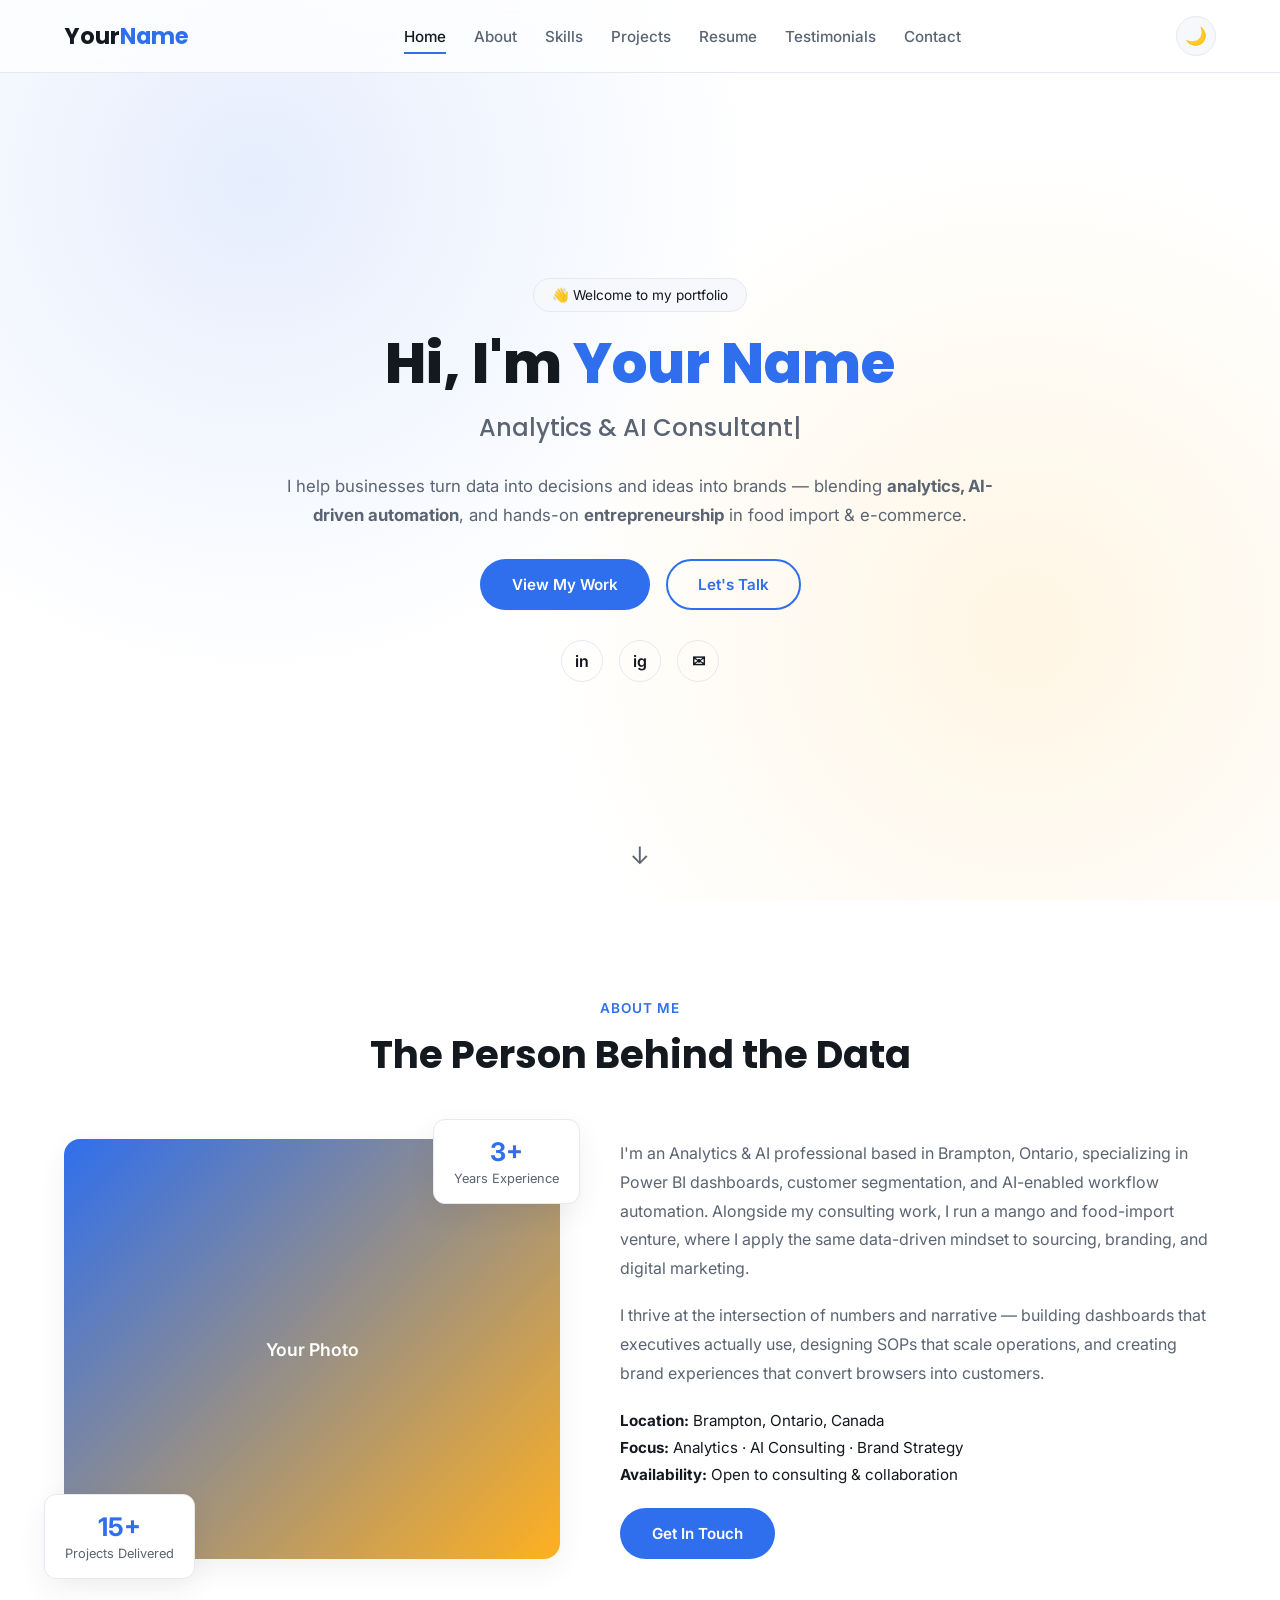
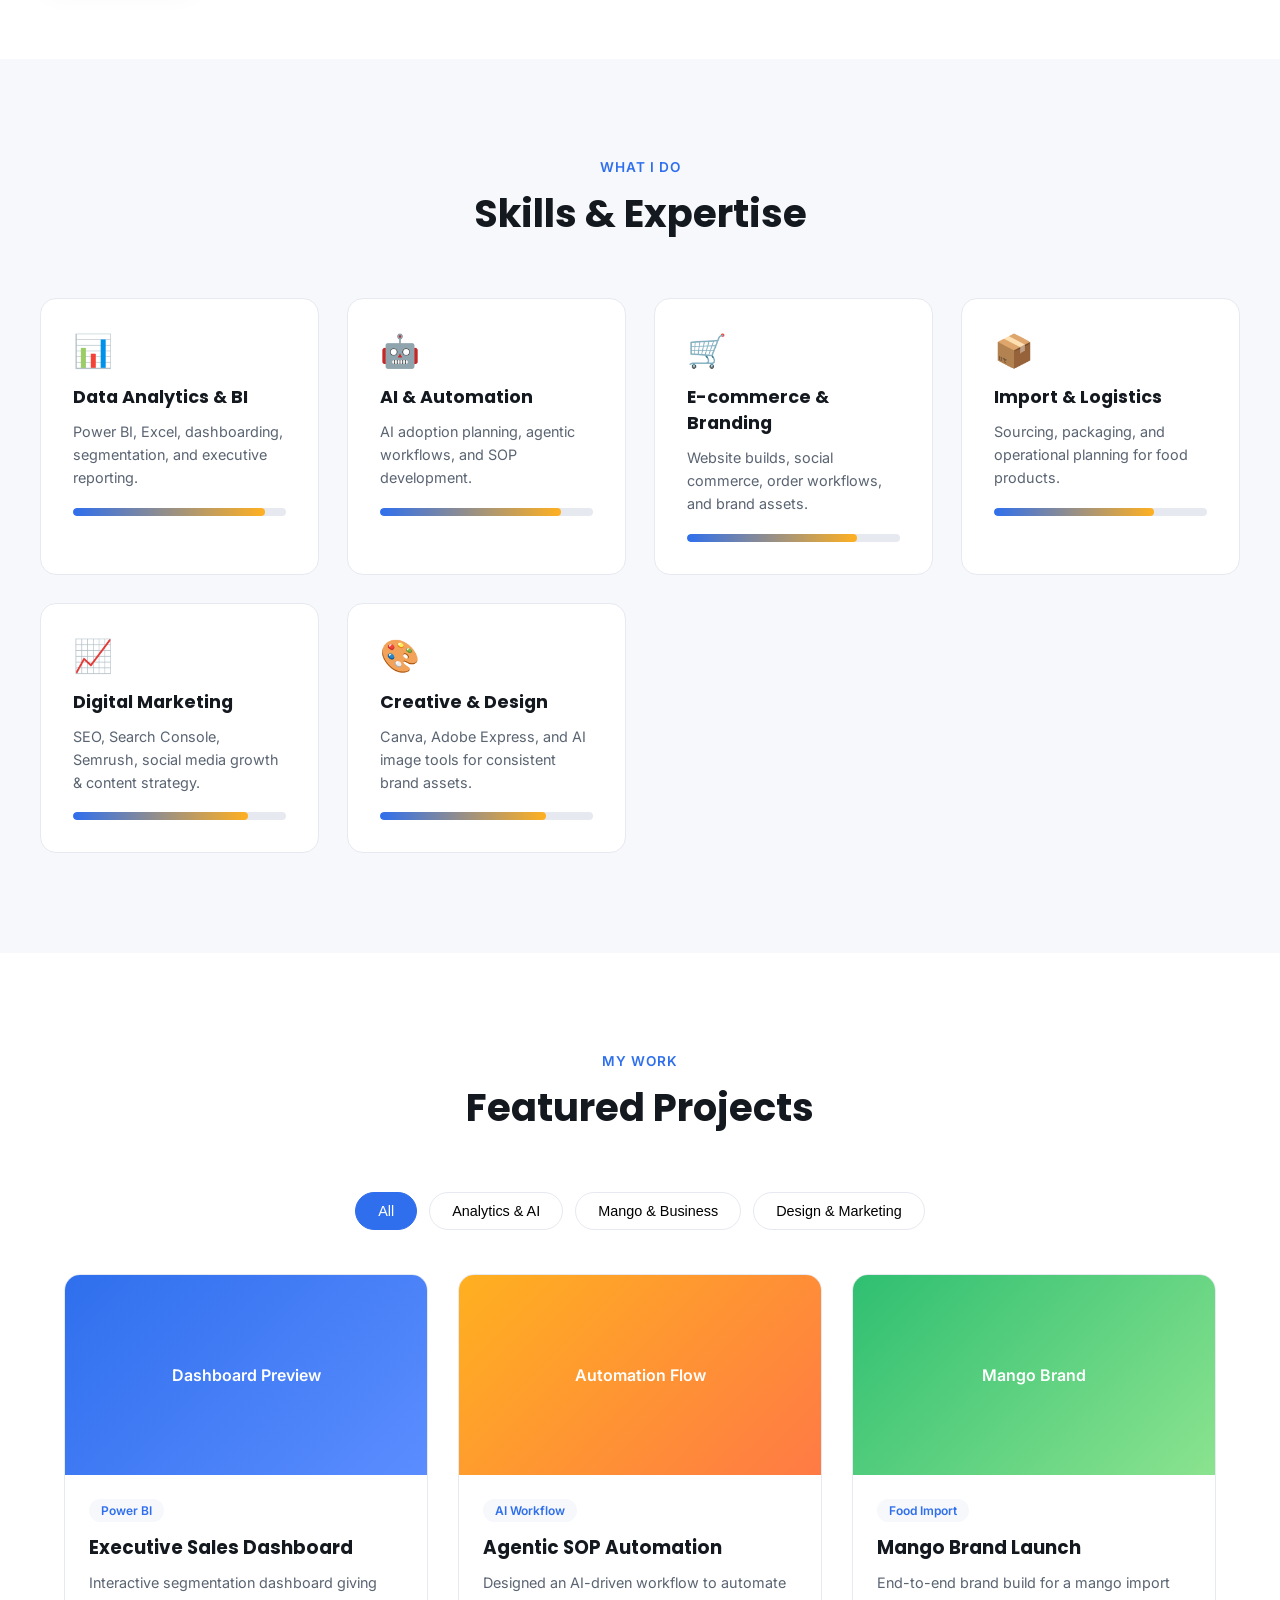
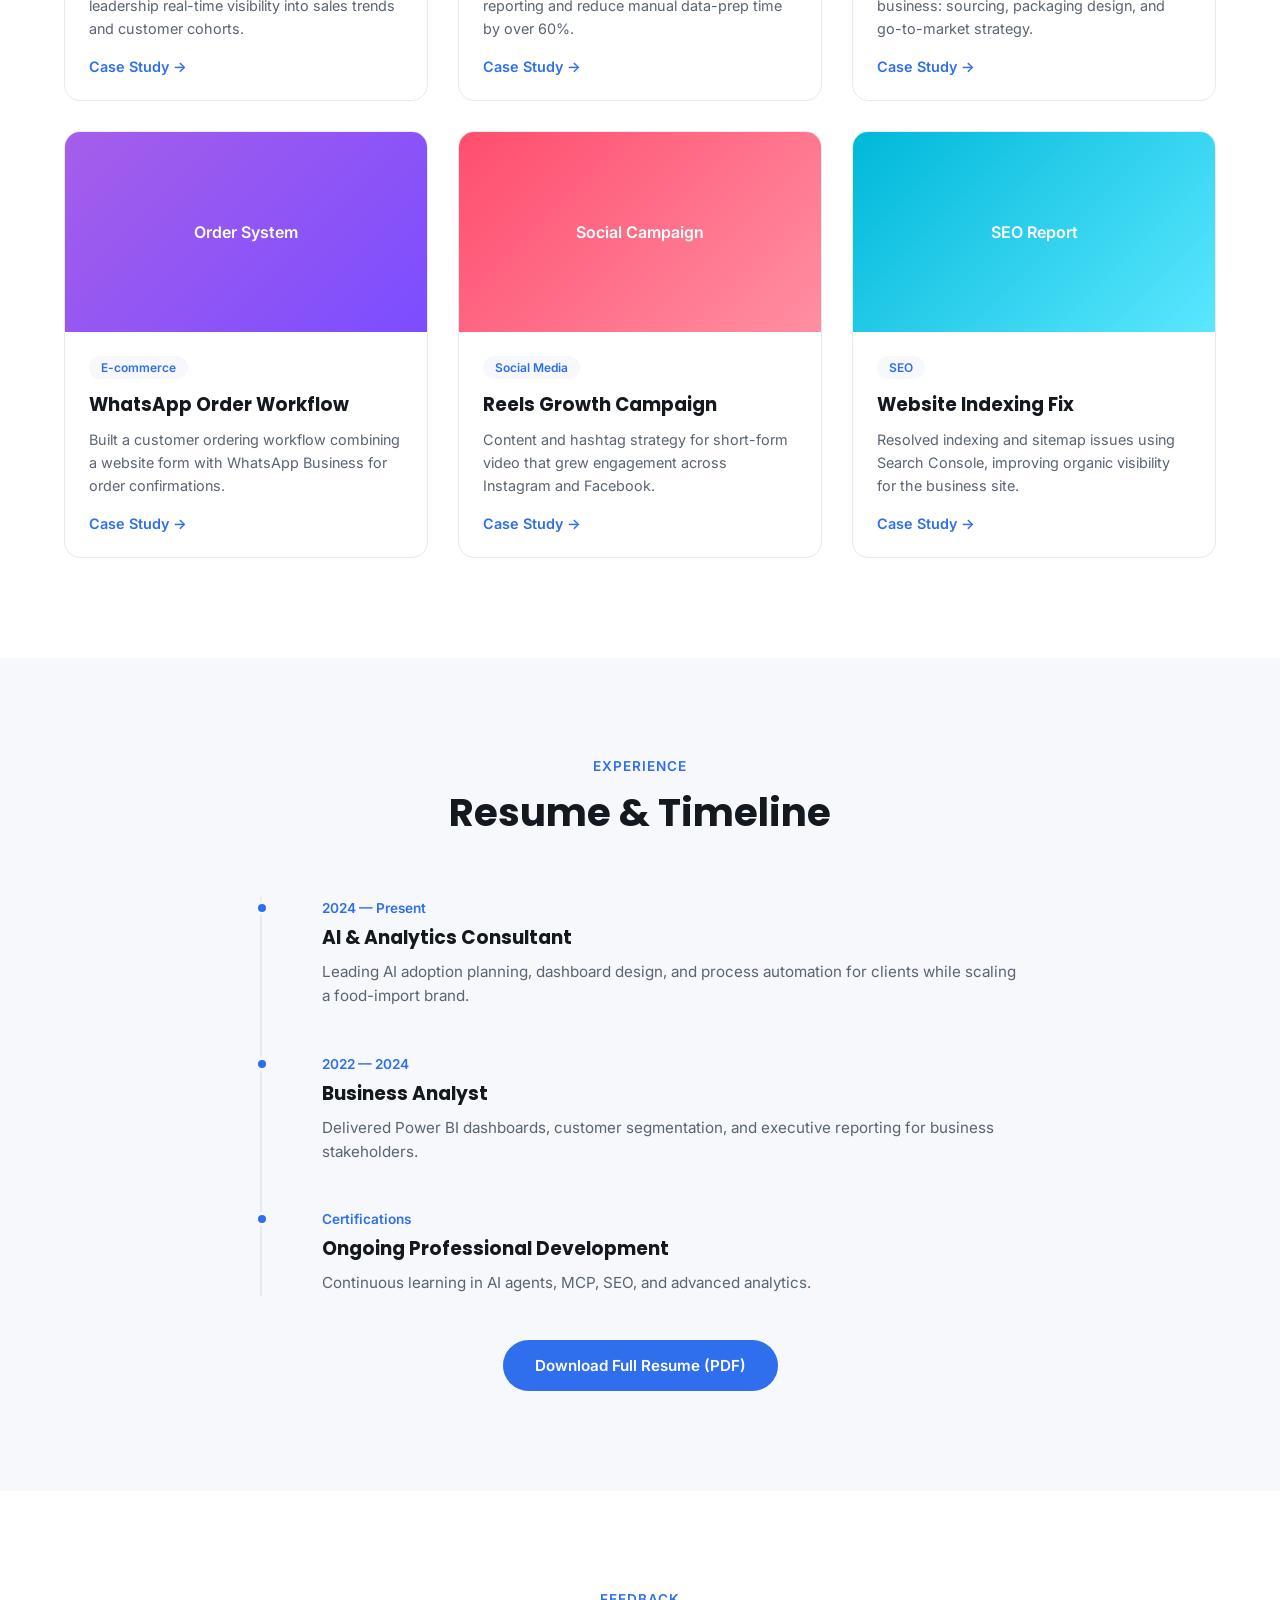
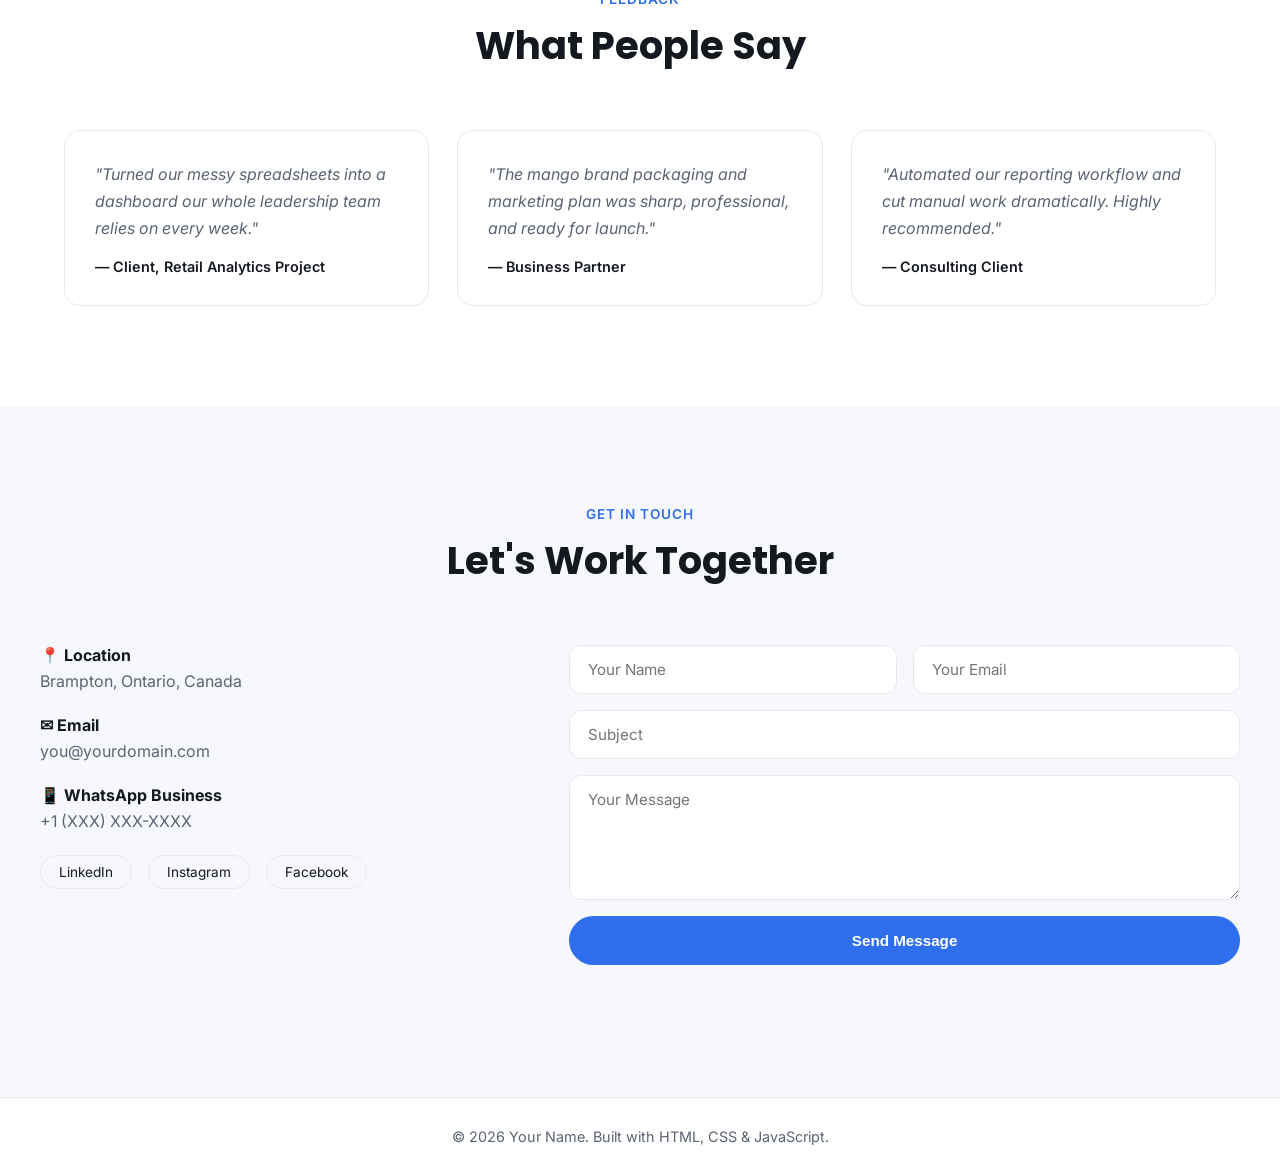
==== index.html @ 92d00454 "Add files via upload" ====
<!DOCTYPE html>
<html lang="en">
<head>
<meta charset="UTF-8" />
<meta name="viewport" content="width=device-width, initial-scale=1.0" />
<title>Your Name | Analytics, AI &amp; Business Strategy Portfolio</title>
<meta name="description" content="Portfolio of an Analytics, AI and Business Strategy professional with entrepreneurial work in food import and e-commerce." />
<link rel="preconnect" href="https://fonts.googleapis.com">
<link href="https://fonts.googleapis.com/css2?family=Poppins:wght@300;400;500;600;700;800&family=Inter:wght@300;400;500;600&display=swap" rel="stylesheet">
<link rel="stylesheet" href="styles.css" />
</head>
<body>

<!-- NAVBAR -->
<header class="navbar" id="navbar">
  <div class="nav-container">
    <a href="#home" class="logo">Your<span>Name</span></a>
    <nav class="nav-links" id="navLinks">
      <a href="#home" class="nav-link active">Home</a>
      <a href="#about" class="nav-link">About</a>
      <a href="#skills" class="nav-link">Skills</a>
      <a href="#projects" class="nav-link">Projects</a>
      <a href="#resume" class="nav-link">Resume</a>
      <a href="#testimonials" class="nav-link">Testimonials</a>
      <a href="#contact" class="nav-link">Contact</a>
    </nav>
    <div class="nav-actions">
      <button id="themeToggle" class="theme-toggle" aria-label="Toggle dark mode">🌙</button>
      <button id="hamburger" class="hamburger" aria-label="Menu">
        <span></span><span></span><span></span>
      </button>
    </div>
  </div>
</header>

<!-- HERO -->
<section id="home" class="hero">
  <div class="hero-bg"></div>
  <div class="hero-content reveal">
    <p class="hero-tag">👋 Welcome to my portfolio</p>
    <h1>Hi, I'm <span class="highlight">Your Name</span></h1>
    <h2 class="typewriter" id="typewriter"></h2>
    <p class="hero-desc">
      I help businesses turn data into decisions and ideas into brands — blending
      <strong> analytics, AI-driven automation</strong>, and hands-on
      <strong> entrepreneurship</strong> in food import &amp; e-commerce.
    </p>
    <div class="hero-btns">
      <a href="#projects" class="btn btn-primary">View My Work</a>
      <a href="#contact" class="btn btn-outline">Let's Talk</a>
    </div>
    <div class="hero-socials">
      <a href="#" aria-label="LinkedIn">in</a>
      <a href="#" aria-label="Instagram">ig</a>
      <a href="#" aria-label="Email">✉</a>
    </div>
  </div>
  <a href="#about" class="scroll-down" aria-label="Scroll down">↓</a>
</section>

<!-- ABOUT -->
<section id="about" class="section">
  <div class="section-header reveal">
    <p class="eyebrow">About Me</p>
    <h2>The Person Behind the Data</h2>
  </div>
  <div class="about-grid reveal">
    <div class="about-image">
      <div class="image-frame">
        <div class="placeholder-img">Your Photo</div>
      </div>
      <div class="stat-card stat-1">
        <strong>3+</strong>
        <span>Years Experience</span>
      </div>
      <div class="stat-card stat-2">
        <strong>15+</strong>
        <span>Projects Delivered</span>
      </div>
    </div>
    <div class="about-text">
      <p>
        I'm an Analytics &amp; AI professional based in Brampton, Ontario, specializing in
        Power BI dashboards, customer segmentation, and AI-enabled workflow automation.
        Alongside my consulting work, I run a mango and food-import venture, where I apply
        the same data-driven mindset to sourcing, branding, and digital marketing.
      </p>
      <p>
        I thrive at the intersection of numbers and narrative — building dashboards that
        executives actually use, designing SOPs that scale operations, and creating brand
        experiences that convert browsers into customers.
      </p>
      <div class="about-info">
        <div><strong>Location:</strong> Brampton, Ontario, Canada</div>
        <div><strong>Focus:</strong> Analytics · AI Consulting · Brand Strategy</div>
        <div><strong>Availability:</strong> Open to consulting &amp; collaboration</div>
      </div>
      <a href="#contact" class="btn btn-primary">Get In Touch</a>
    </div>
  </div>
</section>

<!-- SKILLS -->
<section id="skills" class="section alt-bg">
  <div class="section-header reveal">
    <p class="eyebrow">What I Do</p>
    <h2>Skills &amp; Expertise</h2>
  </div>
  <div class="skills-grid reveal">
    <div class="skill-card">
      <div class="skill-icon">📊</div>
      <h3>Data Analytics &amp; BI</h3>
      <p>Power BI, Excel, dashboarding, segmentation, and executive reporting.</p>
      <div class="progress-bar"><div class="progress-fill" data-percent="90"></div></div>
    </div>
    <div class="skill-card">
      <div class="skill-icon">🤖</div>
      <h3>AI &amp; Automation</h3>
      <p>AI adoption planning, agentic workflows, and SOP development.</p>
      <div class="progress-bar"><div class="progress-fill" data-percent="85"></div></div>
    </div>
    <div class="skill-card">
      <div class="skill-icon">🛒</div>
      <h3>E-commerce &amp; Branding</h3>
      <p>Website builds, social commerce, order workflows, and brand assets.</p>
      <div class="progress-bar"><div class="progress-fill" data-percent="80"></div></div>
    </div>
    <div class="skill-card">
      <div class="skill-icon">📦</div>
      <h3>Import &amp; Logistics</h3>
      <p>Sourcing, packaging, and operational planning for food products.</p>
      <div class="progress-bar"><div class="progress-fill" data-percent="75"></div></div>
    </div>
    <div class="skill-card">
      <div class="skill-icon">📈</div>
      <h3>Digital Marketing</h3>
      <p>SEO, Search Console, Semrush, social media growth &amp; content strategy.</p>
      <div class="progress-bar"><div class="progress-fill" data-percent="82"></div></div>
    </div>
    <div class="skill-card">
      <div class="skill-icon">🎨</div>
      <h3>Creative &amp; Design</h3>
      <p>Canva, Adobe Express, and AI image tools for consistent brand assets.</p>
      <div class="progress-bar"><div class="progress-fill" data-percent="78"></div></div>
    </div>
  </div>
</section>

<!-- PROJECTS -->
<section id="projects" class="section">
  <div class="section-header reveal">
    <p class="eyebrow">My Work</p>
    <h2>Featured Projects</h2>
  </div>
  <div class="filter-bar reveal">
    <button class="filter-btn active" data-filter="all">All</button>
    <button class="filter-btn" data-filter="analytics">Analytics &amp; AI</button>
    <button class="filter-btn" data-filter="business">Mango &amp; Business</button>
    <button class="filter-btn" data-filter="design">Design &amp; Marketing</button>
  </div>
  <div class="projects-grid reveal" id="projectsGrid">

    <div class="project-card" data-category="analytics">
      <div class="project-img ph-1">Dashboard Preview</div>
      <div class="project-body">
        <span class="tag">Power BI</span>
        <h3>Executive Sales Dashboard</h3>
        <p>Interactive segmentation dashboard giving leadership real-time visibility into sales trends and customer cohorts.</p>
        <div class="project-links">
          <a href="#">Case Study →</a>
        </div>
      </div>
    </div>

    <div class="project-card" data-category="analytics">
      <div class="project-img ph-2">Automation Flow</div>
      <div class="project-body">
        <span class="tag">AI Workflow</span>
        <h3>Agentic SOP Automation</h3>
        <p>Designed an AI-driven workflow to automate reporting and reduce manual data-prep time by over 60%.</p>
        <div class="project-links">
          <a href="#">Case Study →</a>
        </div>
      </div>
    </div>

    <div class="project-card" data-category="business">
      <div class="project-img ph-3">Mango Brand</div>
      <div class="project-body">
        <span class="tag">Food Import</span>
        <h3>Mango Brand Launch</h3>
        <p>End-to-end brand build for a mango import business: sourcing, packaging design, and go-to-market strategy.</p>
        <div class="project-links">
          <a href="#">Case Study →</a>
        </div>
      </div>
    </div>

    <div class="project-card" data-category="business">
      <div class="project-img ph-4">Order System</div>
      <div class="project-body">
        <span class="tag">E-commerce</span>
        <h3>WhatsApp Order Workflow</h3>
        <p>Built a customer ordering workflow combining a website form with WhatsApp Business for order confirmations.</p>
        <div class="project-links">
          <a href="#">Case Study →</a>
        </div>
      </div>
    </div>

    <div class="project-card" data-category="design">
      <div class="project-img ph-5">Social Campaign</div>
      <div class="project-body">
        <span class="tag">Social Media</span>
        <h3>Reels Growth Campaign</h3>
        <p>Content and hashtag strategy for short-form video that grew engagement across Instagram and Facebook.</p>
        <div class="project-links">
          <a href="#">Case Study →</a>
        </div>
      </div>
    </div>

    <div class="project-card" data-category="design">
      <div class="project-img ph-6">SEO Report</div>
      <div class="project-body">
        <span class="tag">SEO</span>
        <h3>Website Indexing Fix</h3>
        <p>Resolved indexing and sitemap issues using Search Console, improving organic visibility for the business site.</p>
        <div class="project-links">
          <a href="#">Case Study →</a>
        </div>
      </div>
    </div>

  </div>
</section>

<!-- RESUME -->
<section id="resume" class="section alt-bg">
  <div class="section-header reveal">
    <p class="eyebrow">Experience</p>
    <h2>Resume &amp; Timeline</h2>
  </div>
  <div class="timeline reveal">
    <div class="timeline-item">
      <div class="timeline-dot"></div>
      <div class="timeline-content">
        <span class="timeline-date">2024 — Present</span>
        <h3>AI &amp; Analytics Consultant</h3>
        <p>Leading AI adoption planning, dashboard design, and process automation for clients while scaling a food-import brand.</p>
      </div>
    </div>
    <div class="timeline-item">
      <div class="timeline-dot"></div>
      <div class="timeline-content">
        <span class="timeline-date">2022 — 2024</span>
        <h3>Business Analyst</h3>
        <p>Delivered Power BI dashboards, customer segmentation, and executive reporting for business stakeholders.</p>
      </div>
    </div>
    <div class="timeline-item">
      <div class="timeline-dot"></div>
      <div class="timeline-content">
        <span class="timeline-date">Certifications</span>
        <h3>Ongoing Professional Development</h3>
        <p>Continuous learning in AI agents, MCP, SEO, and advanced analytics.</p>
      </div>
    </div>
  </div>
  <div class="resume-cta reveal">
    <a href="#" class="btn btn-primary">Download Full Resume (PDF)</a>
  </div>
</section>

<!-- TESTIMONIALS -->
<section id="testimonials" class="section">
  <div class="section-header reveal">
    <p class="eyebrow">Feedback</p>
    <h2>What People Say</h2>
  </div>
  <div class="testimonial-grid reveal">
    <div class="testimonial-card">
      <p>"Turned our messy spreadsheets into a dashboard our whole leadership team relies on every week."</p>
      <div class="testimonial-author">— Client, Retail Analytics Project</div>
    </div>
    <div class="testimonial-card">
      <p>"The mango brand packaging and marketing plan was sharp, professional, and ready for launch."</p>
      <div class="testimonial-author">— Business Partner</div>
    </div>
    <div class="testimonial-card">
      <p>"Automated our reporting workflow and cut manual work dramatically. Highly recommended."</p>
      <div class="testimonial-author">— Consulting Client</div>
    </div>
  </div>
</section>

<!-- CONTACT -->
<section id="contact" class="section alt-bg">
  <div class="section-header reveal">
    <p class="eyebrow">Get In Touch</p>
    <h2>Let's Work Together</h2>
  </div>
  <div class="contact-grid reveal">
    <div class="contact-info">
      <div class="contact-item">
        <strong>📍 Location</strong>
        <p>Brampton, Ontario, Canada</p>
      </div>
      <div class="contact-item">
        <strong>✉ Email</strong>
        <p>you@yourdomain.com</p>
      </div>
      <div class="contact-item">
        <strong>📱 WhatsApp Business</strong>
        <p>+1 (XXX) XXX-XXXX</p>
      </div>
      <div class="contact-socials">
        <a href="#">LinkedIn</a>
        <a href="#">Instagram</a>
        <a href="#">Facebook</a>
      </div>
    </div>
    <form class="contact-form" id="contactForm">
      <div class="form-row">
        <input type="text" placeholder="Your Name" required />
        <input type="email" placeholder="Your Email" required />
      </div>
      <input type="text" placeholder="Subject" required />
      <textarea rows="5" placeholder="Your Message" required></textarea>
      <button type="submit" class="btn btn-primary">Send Message</button>
      <p class="form-note" id="formNote"></p>
    </form>
  </div>
</section>

<footer class="footer">
  <p>&copy; <span id="year"></span> Your Name. Built with HTML, CSS &amp; JavaScript.</p>
</footer>

<button id="backToTop" class="back-to-top" aria-label="Back to top">↑</button>

<script src="script.js"></script>
</body>
</html>
---- styles.css ----
:root {
  --bg: #ffffff;
  --bg-alt: #f6f8fb;
  --text: #14181f;
  --text-muted: #5a6472;
  --primary: #2f6fed;
  --primary-dark: #1f4fcc;
  --accent: #ffb020;
  --border: #e6e9ef;
  --card-bg: #ffffff;
  --shadow: 0 10px 30px rgba(20, 24, 31, 0.06);
  --radius: 16px;
  --font-head: 'Poppins', sans-serif;
  --font-body: 'Inter', sans-serif;
  --transition: all 0.35s ease;
}

[data-theme="dark"] {
  --bg: #0f1218;
  --bg-alt: #161a22;
  --text: #eef1f6;
  --text-muted: #a1a9b6;
  --primary: #5b8dff;
  --primary-dark: #3f6fe0;
  --accent: #ffc94b;
  --border: #262c38;
  --card-bg: #171b24;
  --shadow: 0 10px 30px rgba(0, 0, 0, 0.4);
}

* { margin: 0; padding: 0; box-sizing: border-box; }

html { scroll-behavior: smooth; }

body {
  font-family: var(--font-body);
  background: var(--bg);
  color: var(--text);
  transition: var(--transition);
  overflow-x: hidden;
}

h1, h2, h3 { font-family: var(--font-head); }

a { text-decoration: none; color: inherit; }

.btn {
  display: inline-block;
  padding: 14px 30px;
  border-radius: 50px;
  font-weight: 600;
  font-size: 0.95rem;
  cursor: pointer;
  border: 2px solid transparent;
  transition: var(--transition);
}
.btn-primary { background: var(--primary); color: #fff; }
.btn-primary:hover { background: var(--primary-dark); transform: translateY(-3px); }
.btn-outline { border-color: var(--primary); color: var(--primary); background: transparent; }
.btn-outline:hover { background: var(--primary); color: #fff; transform: translateY(-3px); }

/* NAVBAR */
.navbar {
  position: fixed; top: 0; left: 0; width: 100%;
  background: rgba(255,255,255,0.75);
  backdrop-filter: blur(12px);
  z-index: 1000;
  border-bottom: 1px solid var(--border);
  transition: var(--transition);
}
[data-theme="dark"] .navbar { background: rgba(15,18,24,0.75); }
.nav-container {
  max-width: 1200px; margin: 0 auto; padding: 16px 24px;
  display: flex; align-items: center; justify-content: space-between;
}
.logo { font-family: var(--font-head); font-weight: 700; font-size: 1.4rem; }
.logo span { color: var(--primary); }
.nav-links { display: flex; gap: 28px; }
.nav-link { font-weight: 500; font-size: 0.95rem; color: var(--text-muted); position: relative; padding: 4px 0; }
.nav-link::after {
  content: ''; position: absolute; left: 0; bottom: -4px; width: 0; height: 2px;
  background: var(--primary); transition: var(--transition);
}
.nav-link:hover, .nav-link.active { color: var(--text); }
.nav-link:hover::after, .nav-link.active::after { width: 100%; }

.nav-actions { display: flex; align-items: center; gap: 14px; }
.theme-toggle {
  background: var(--bg-alt); border: 1px solid var(--border); border-radius: 50%;
  width: 40px; height: 40px; cursor: pointer; font-size: 1.1rem;
}
.hamburger { display: none; flex-direction: column; gap: 5px; background: none; border: none; cursor: pointer; }
.hamburger span { width: 24px; height: 2px; background: var(--text); transition: var(--transition); }

/* HERO */
.hero {
  min-height: 100vh; display: flex; align-items: center; justify-content: center;
  position: relative; padding: 120px 24px 60px; text-align: center;
}
.hero-bg {
  position: absolute; inset: 0;
  background: radial-gradient(circle at 20% 20%, rgba(47,111,237,0.12), transparent 40%),
              radial-gradient(circle at 80% 70%, rgba(255,176,32,0.12), transparent 40%);
  z-index: -1;
}
.hero-content { max-width: 720px; margin: 0 auto; }
.hero-tag {
  display: inline-block; background: var(--bg-alt); padding: 8px 18px; border-radius: 50px;
  font-size: 0.85rem; margin-bottom: 20px; border: 1px solid var(--border);
}
.hero h1 { font-size: clamp(2.2rem, 5vw, 3.5rem); font-weight: 800; line-height: 1.15; }
.highlight { color: var(--primary); }
.typewriter {
  font-size: clamp(1.1rem, 2.5vw, 1.5rem); font-weight: 500; color: var(--text-muted);
  min-height: 2em; margin: 14px 0;
}
.typewriter::after { content: '|'; animation: blink 0.8s infinite; }
@keyframes blink { 50% { opacity: 0; } }
.hero-desc { color: var(--text-muted); font-size: 1.05rem; margin-bottom: 30px; line-height: 1.7; }
.hero-btns { display: flex; gap: 16px; justify-content: center; flex-wrap: wrap; margin-bottom: 30px; }
.hero-socials { display: flex; gap: 16px; justify-content: center; }
.hero-socials a {
  width: 42px; height: 42px; border-radius: 50%; border: 1px solid var(--border);
  display: flex; align-items: center; justify-content: center; font-weight: 600;
  transition: var(--transition);
}
.hero-socials a:hover { background: var(--primary); color: #fff; transform: translateY(-4px); }
.scroll-down {
  position: absolute; bottom: 30px; left: 50%; transform: translateX(-50%);
  font-size: 1.5rem; animation: bounce 2s infinite; color: var(--text-muted);
}
@keyframes bounce { 0%,100% { transform: translate(-50%,0);} 50% { transform: translate(-50%,10px);} }

/* SECTIONS */
.section { padding: 100px 24px; max-width: 1200px; margin: 0 auto; }
.alt-bg { background: var(--bg-alt); max-width: 100%; }
.alt-bg > * { max-width: 1200px; margin-left: auto; margin-right: auto; }
.section-header { text-align: center; margin-bottom: 56px; }
.eyebrow { color: var(--primary); font-weight: 600; letter-spacing: 1px; text-transform: uppercase; font-size: 0.85rem; margin-bottom: 10px; }
.section-header h2 { font-size: clamp(1.8rem, 4vw, 2.4rem); font-weight: 700; }

/* Reveal animation */
.reveal { opacity: 0; transform: translateY(40px); transition: opacity 0.7s ease, transform 0.7s ease; }
.reveal.active { opacity: 1; transform: translateY(0); }

/* ABOUT */
.about-grid { display: grid; grid-template-columns: 1fr 1.2fr; gap: 60px; align-items: center; }
.about-image { position: relative; }
.image-frame { border-radius: var(--radius); overflow: hidden; box-shadow: var(--shadow); }
.placeholder-img {
  background: linear-gradient(135deg, var(--primary), var(--accent));
  color: #fff; height: 420px; display: flex; align-items: center; justify-content: center;
  font-weight: 600; font-size: 1.1rem;
}
.stat-card {
  position: absolute; background: var(--card-bg); border-radius: 12px; padding: 16px 20px;
  box-shadow: var(--shadow); text-align: center; border: 1px solid var(--border);
}
.stat-card strong { display: block; font-size: 1.6rem; color: var(--primary); }
.stat-card span { font-size: 0.8rem; color: var(--text-muted); }
.stat-1 { top: -20px; right: -20px; }
.stat-2 { bottom: -20px; left: -20px; }
.about-text p { color: var(--text-muted); margin-bottom: 18px; line-height: 1.8; }
.about-info { display: flex; flex-direction: column; gap: 8px; margin: 24px 0; font-size: 0.95rem; }

/* SKILLS */
.skills-grid { display: grid; grid-template-columns: repeat(auto-fit, minmax(260px,1fr)); gap: 28px; }
.skill-card {
  background: var(--card-bg); border: 1px solid var(--border); border-radius: var(--radius);
  padding: 32px; transition: var(--transition);
}
.skill-card:hover { transform: translateY(-6px); box-shadow: var(--shadow); }
.skill-icon { font-size: 2rem; margin-bottom: 14px; }
.skill-card h3 { margin-bottom: 10px; font-size: 1.1rem; }
.skill-card p { color: var(--text-muted); font-size: 0.9rem; margin-bottom: 18px; line-height: 1.6; }
.progress-bar { height: 8px; background: var(--border); border-radius: 50px; overflow: hidden; }
.progress-fill { height: 100%; width: 0; background: linear-gradient(90deg, var(--primary), var(--accent)); border-radius: 50px; transition: width 1.4s ease; }

/* PROJECTS */
.filter-bar { display: flex; gap: 12px; justify-content: center; margin-bottom: 44px; flex-wrap: wrap; }
.filter-btn {
  padding: 10px 22px; border-radius: 50px; border: 1px solid var(--border);
  background: var(--card-bg); cursor: pointer; font-weight: 500; font-size: 0.9rem; transition: var(--transition);
}
.filter-btn.active, .filter-btn:hover { background: var(--primary); color: #fff; border-color: var(--primary); }
.projects-grid { display: grid; grid-template-columns: repeat(auto-fit, minmax(320px,1fr)); gap: 30px; }
.project-card {
  background: var(--card-bg); border: 1px solid var(--border); border-radius: var(--radius);
  overflow: hidden; transition: var(--transition);
}
.project-card:hover { transform: translateY(-8px); box-shadow: var(--shadow); }
.project-img {
  height: 200px; display: flex; align-items: center; justify-content: center;
  color: #fff; font-weight: 600;
}
.ph-1 { background: linear-gradient(135deg,#2f6fed,#5b8dff); }
.ph-2 { background: linear-gradient(135deg,#ffb020,#ff7a45); }
.ph-3 { background: linear-gradient(135deg,#2fbf71,#8be38f); }
.ph-4 { background: linear-gradient(135deg,#a55eea,#7c4dff); }
.ph-5 { background: linear-gradient(135deg,#ff4d6d,#ff8fa3); }
.ph-6 { background: linear-gradient(135deg,#00b8d9,#5be7ff); }
.project-body { padding: 24px; }
.tag {
  display: inline-block; background: var(--bg-alt); color: var(--primary);
  font-size: 0.75rem; font-weight: 600; padding: 4px 12px; border-radius: 50px; margin-bottom: 12px;
}
.project-body h3 { margin-bottom: 10px; font-size: 1.15rem; }
.project-body p { color: var(--text-muted); font-size: 0.9rem; margin-bottom: 16px; line-height: 1.6; }
.project-links a { color: var(--primary); font-weight: 600; font-size: 0.9rem; }
.hide { display: none; }

/* TIMELINE */
.timeline { position: relative; max-width: 760px; margin: 0 auto; padding-left: 30px; border-left: 2px solid var(--border); }
.timeline-item { position: relative; margin-bottom: 44px; padding-left: 30px; }
.timeline-dot {
  position: absolute; left: -37px; top: 4px; width: 14px; height: 14px; border-radius: 50%;
  background: var(--primary); border: 3px solid var(--bg-alt);
}
.timeline-date { color: var(--primary); font-weight: 600; font-size: 0.85rem; }
.timeline-content h3 { margin: 6px 0 8px; }
.timeline-content p { color: var(--text-muted); line-height: 1.6; font-size: 0.95rem; }
.resume-cta { text-align: center; margin-top: 40px; }

/* TESTIMONIALS */
.testimonial-grid { display: grid; grid-template-columns: repeat(auto-fit, minmax(280px,1fr)); gap: 28px; }
.testimonial-card {
  background: var(--card-bg); border: 1px solid var(--border); border-radius: var(--radius);
  padding: 30px; transition: var(--transition);
}
.testimonial-card:hover { transform: translateY(-6px); box-shadow: var(--shadow); }
.testimonial-card p { font-style: italic; color: var(--text-muted); margin-bottom: 16px; line-height: 1.7; }
.testimonial-author { font-weight: 600; font-size: 0.9rem; }

/* CONTACT */
.contact-grid { display: grid; grid-template-columns: 1fr 1.4fr; gap: 50px; }
.contact-item { margin-bottom: 24px; }
.contact-item strong { display: block; margin-bottom: 6px; }
.contact-item p { color: var(--text-muted); }
.contact-socials { display: flex; gap: 16px; margin-top: 20px; }
.contact-socials a {
  padding: 8px 18px; border: 1px solid var(--border); border-radius: 50px; font-size: 0.85rem;
  transition: var(--transition);
}
.contact-socials a:hover { background: var(--primary); color: #fff; border-color: var(--primary); }
.contact-form { display: flex; flex-direction: column; gap: 16px; }
.form-row { display: grid; grid-template-columns: 1fr 1fr; gap: 16px; }
.contact-form input, .contact-form textarea {
  padding: 14px 18px; border-radius: 12px; border: 1px solid var(--border);
  background: var(--card-bg); color: var(--text); font-family: var(--font-body); font-size: 0.95rem;
  transition: var(--transition);
}
.contact-form input:focus, .contact-form textarea:focus { outline: none; border-color: var(--primary); }
.form-note { font-size: 0.85rem; color: var(--primary); min-height: 1.2em; }

/* FOOTER */
.footer { text-align: center; padding: 30px; border-top: 1px solid var(--border); color: var(--text-muted); font-size: 0.9rem; }

/* BACK TO TOP */
.back-to-top {
  position: fixed; bottom: 30px; right: 30px; width: 48px; height: 48px; border-radius: 50%;
  background: var(--primary); color: #fff; border: none; cursor: pointer; font-size: 1.2rem;
  opacity: 0; pointer-events: none; transition: var(--transition); z-index: 999;
}
.back-to-top.show { opacity: 1; pointer-events: auto; }

/* RESPONSIVE */
@media (max-width: 900px) {
  .about-grid, .contact-grid { grid-template-columns: 1fr; }
  .nav-links {
    position: fixed; top: 70px; right: -100%; height: calc(100vh - 70px);
    width: 260px; background: var(--bg); flex-direction: column; padding: 40px 30px;
    border-left: 1px solid var(--border); transition: right 0.35s ease;
  }
  .nav-links.open { right: 0; }
  .hamburger { display: flex; }
  .form-row { grid-template-columns: 1fr; }
}
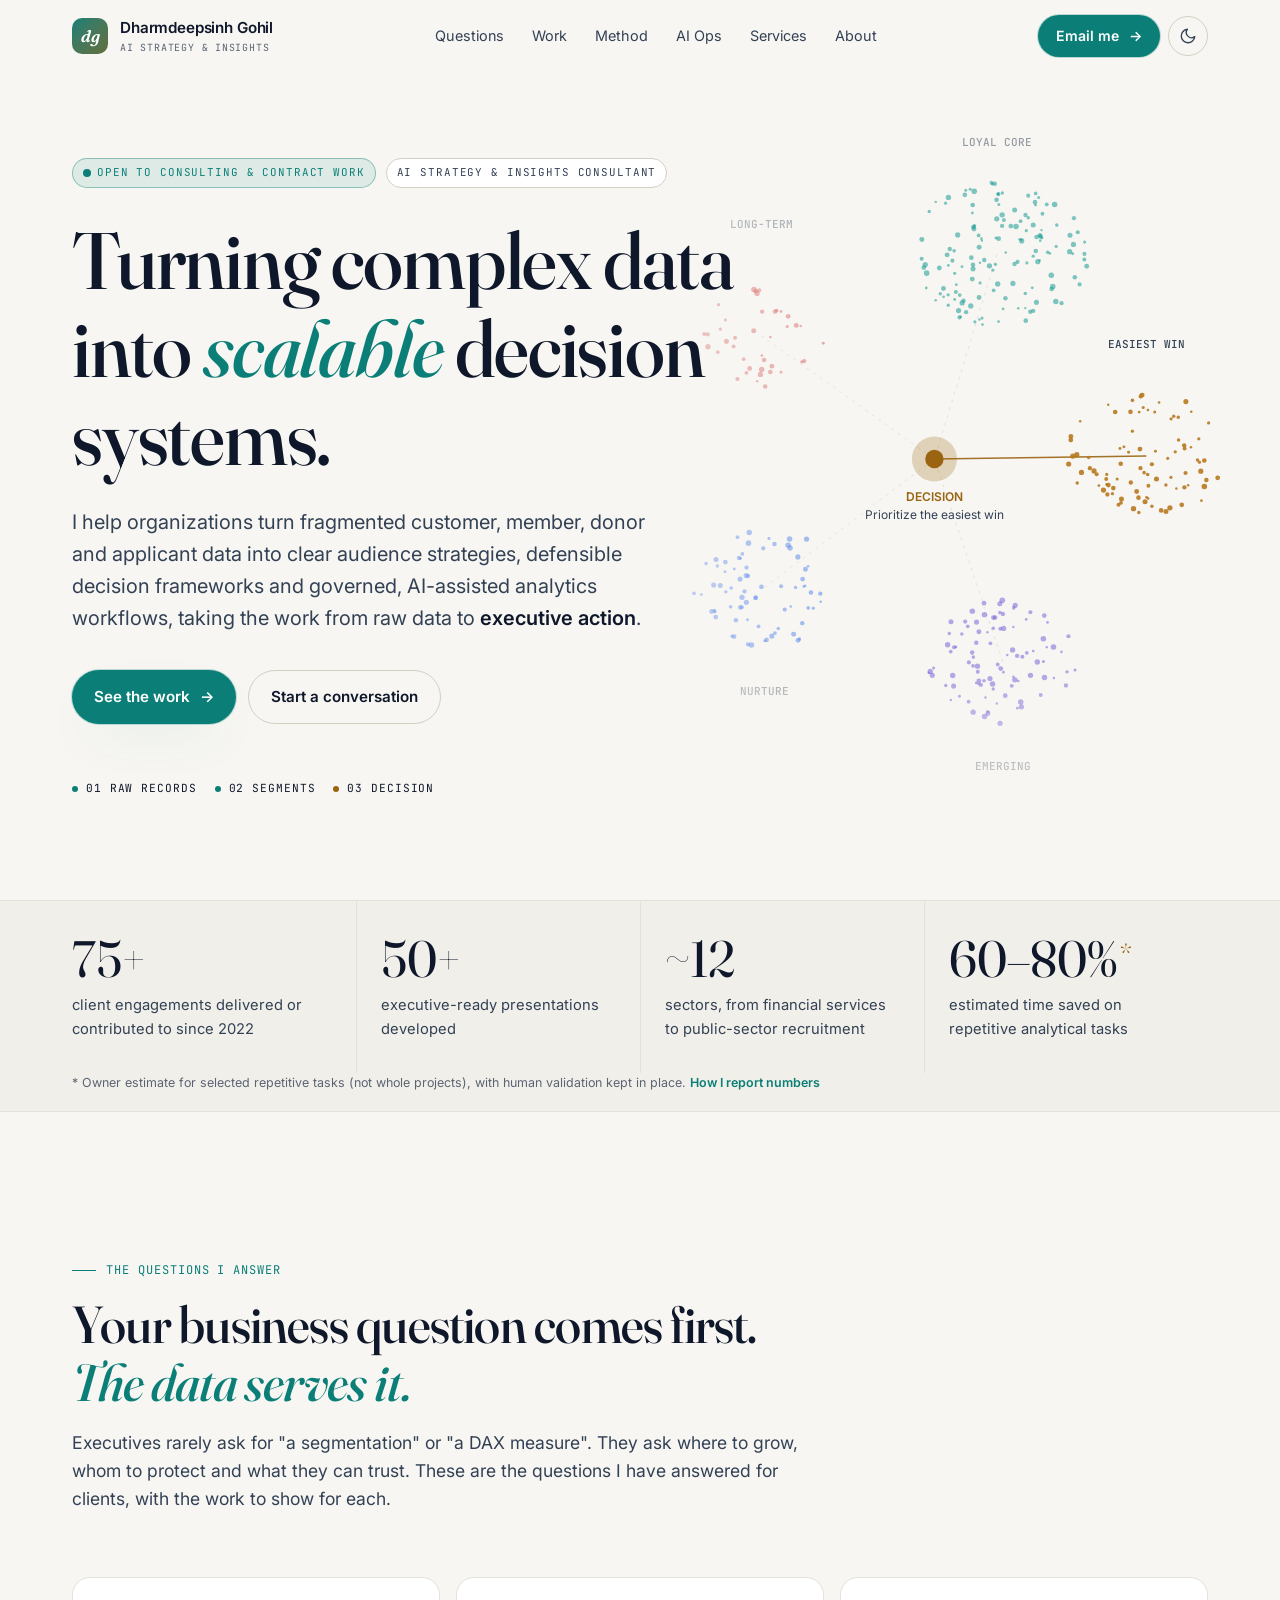
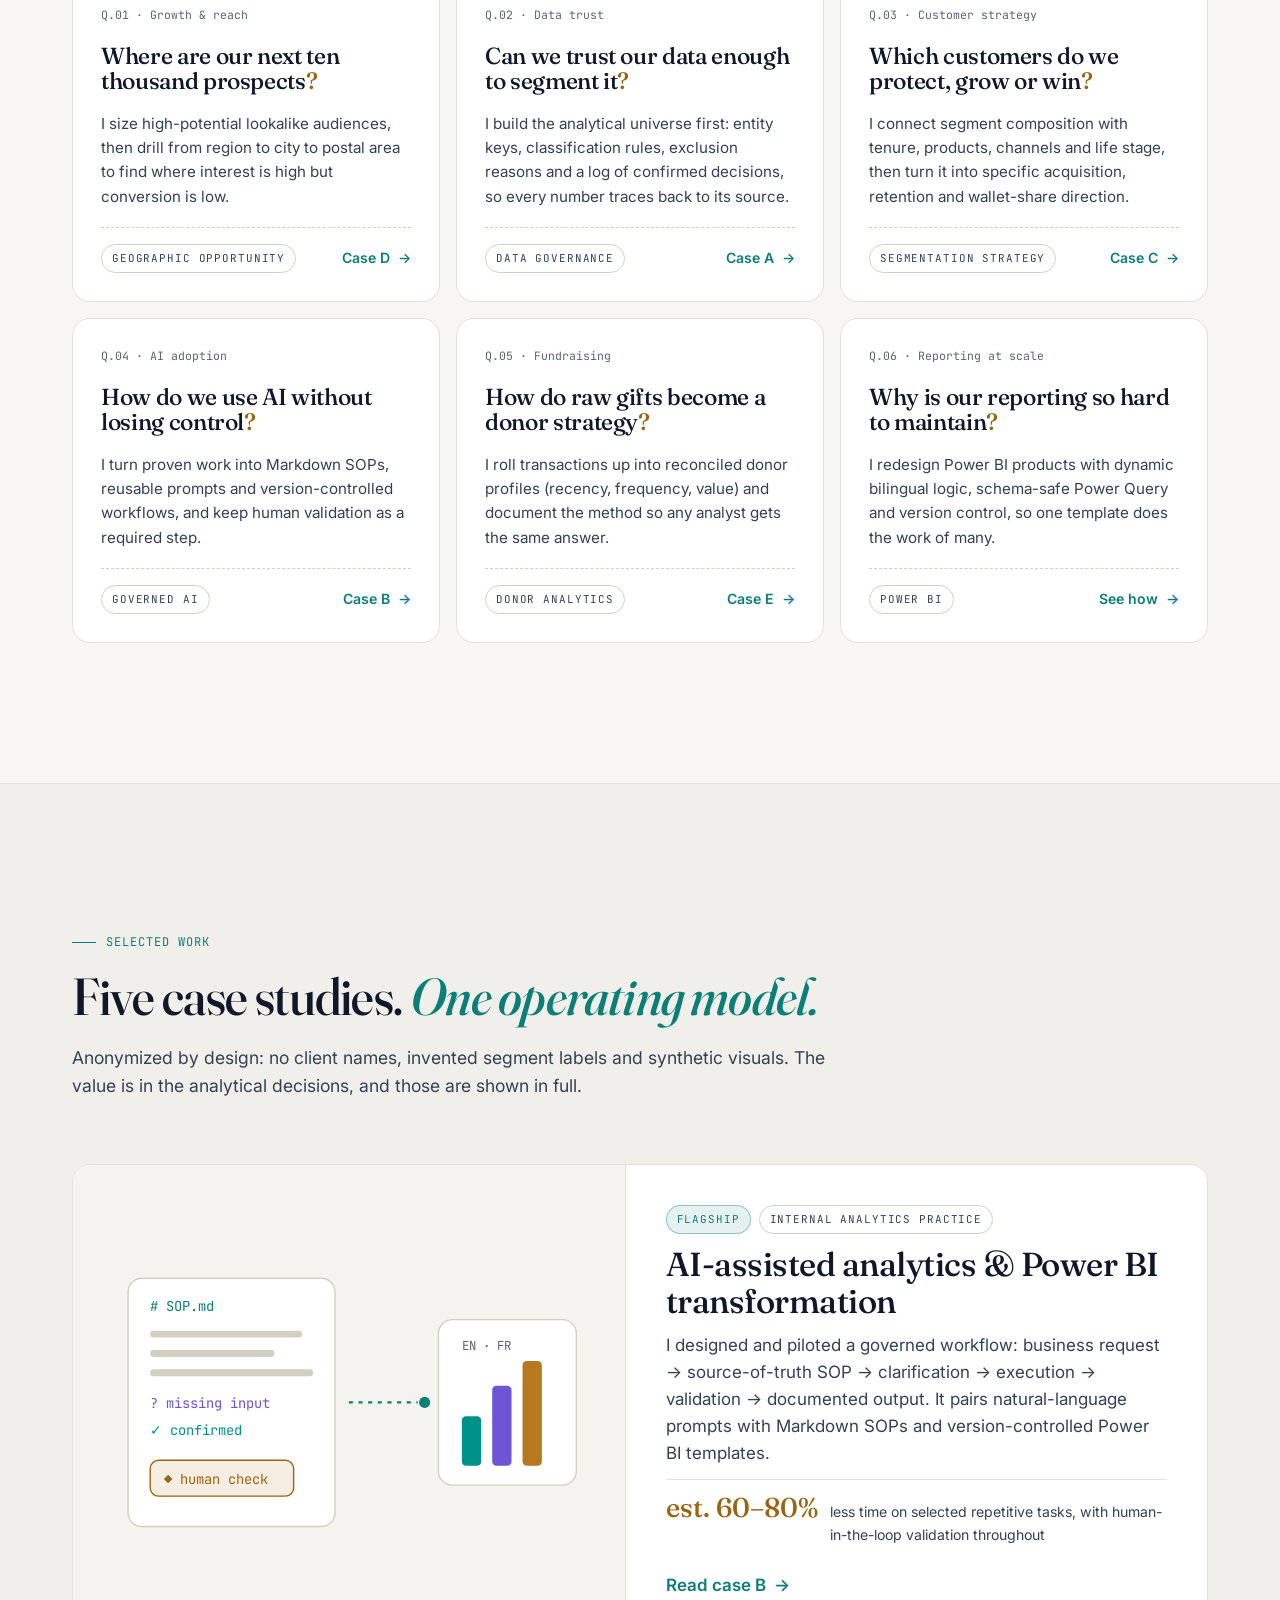
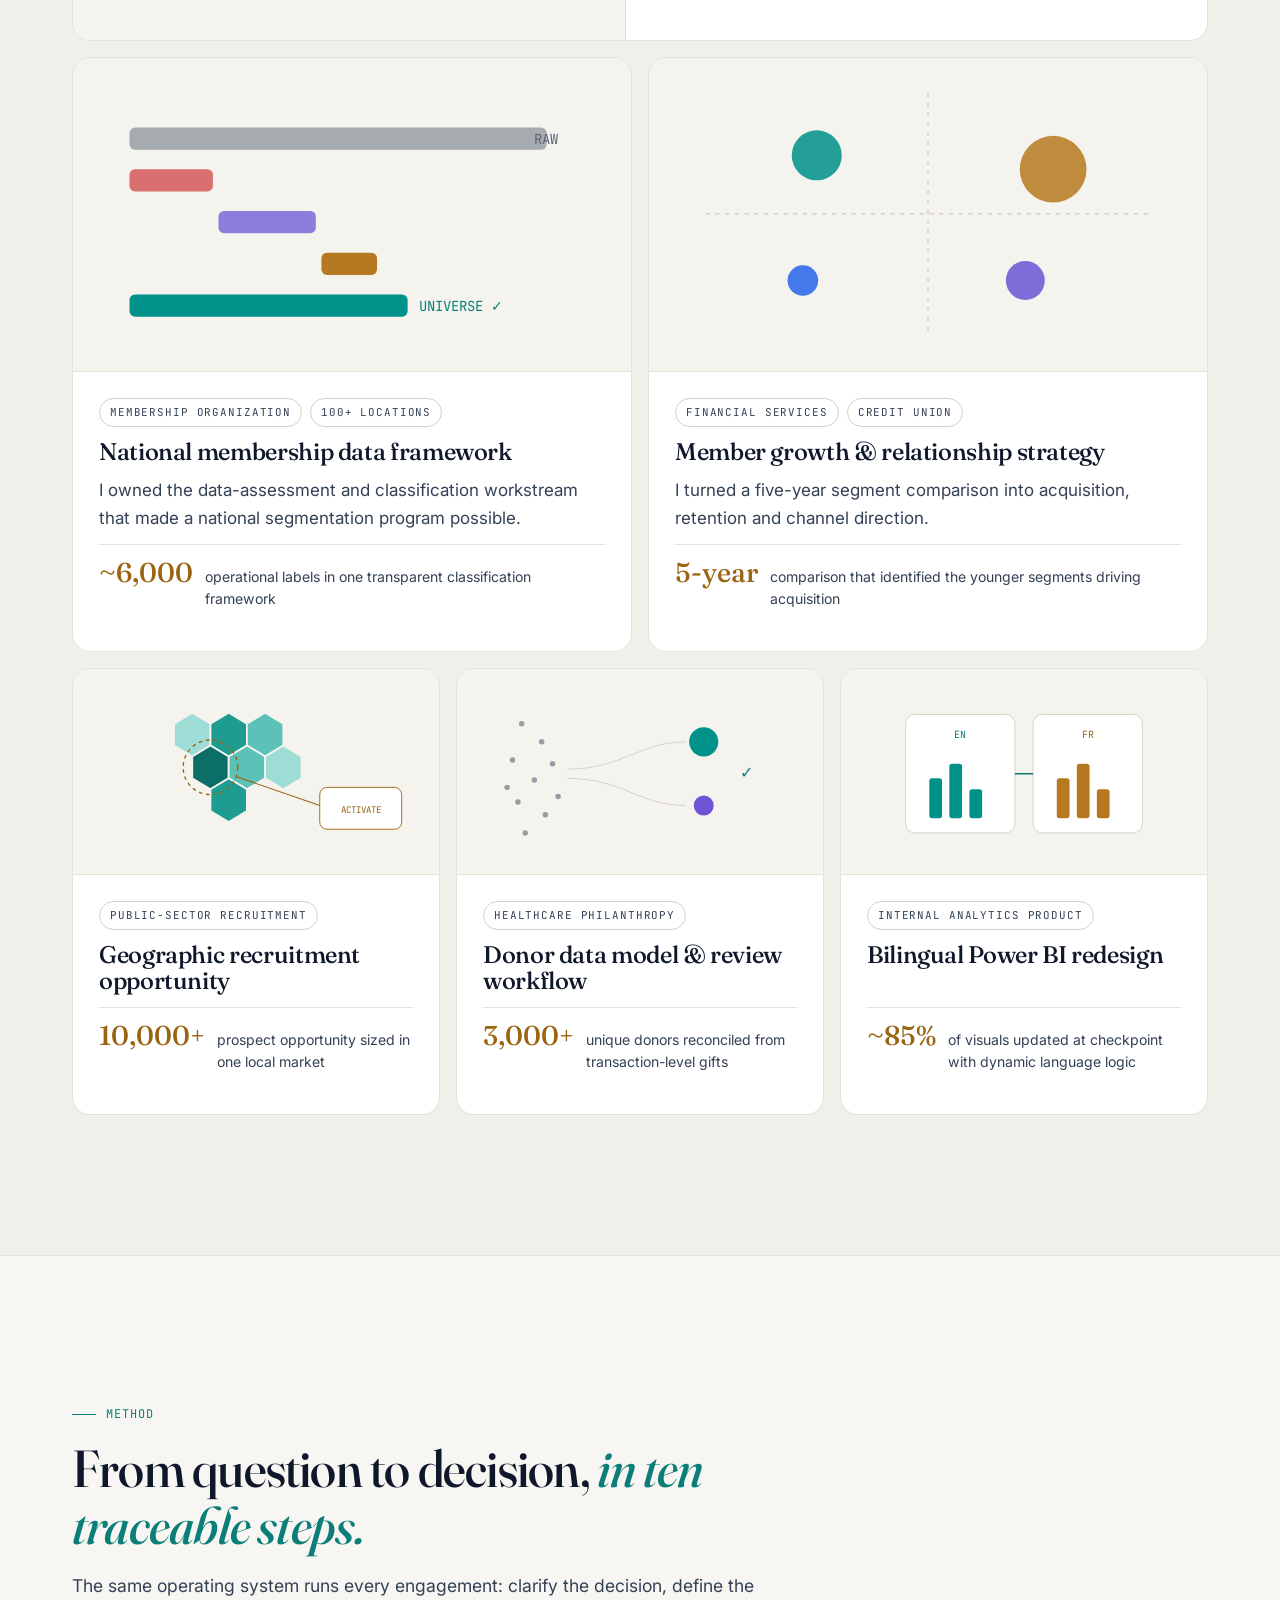
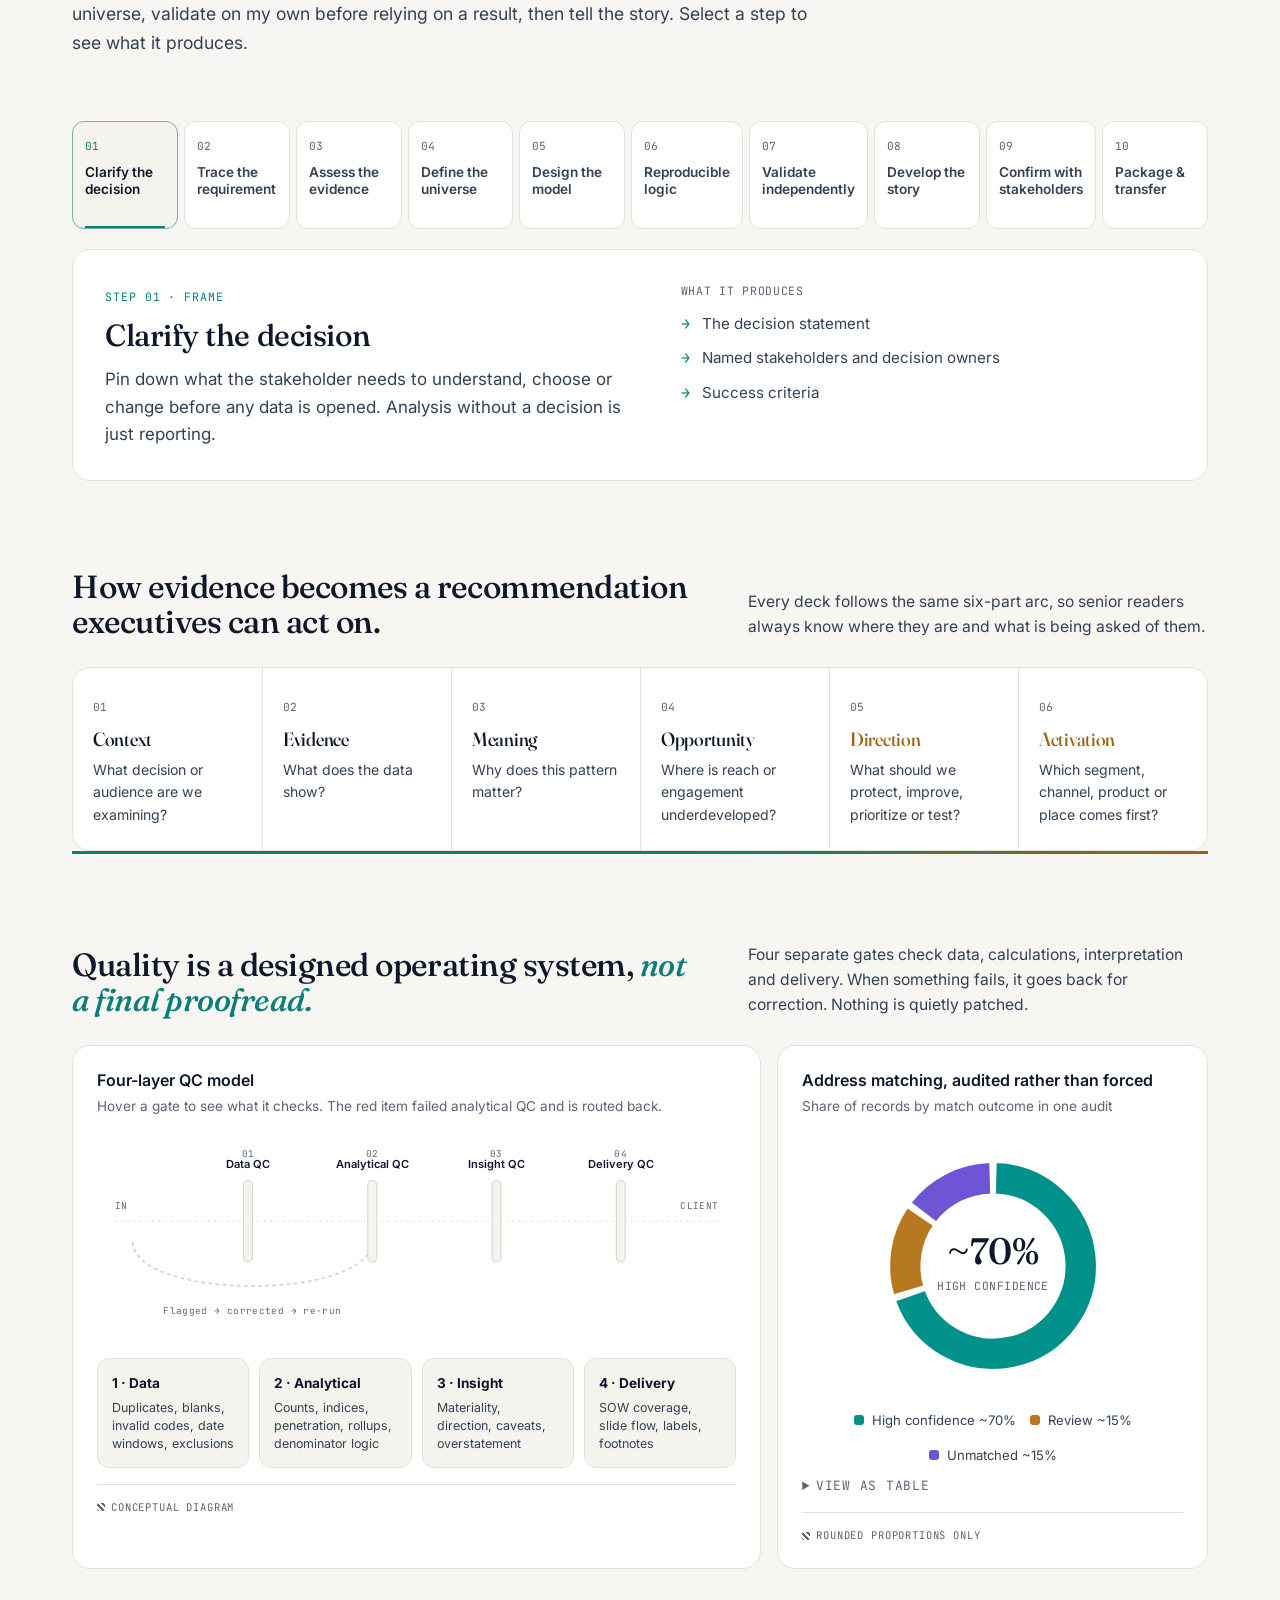
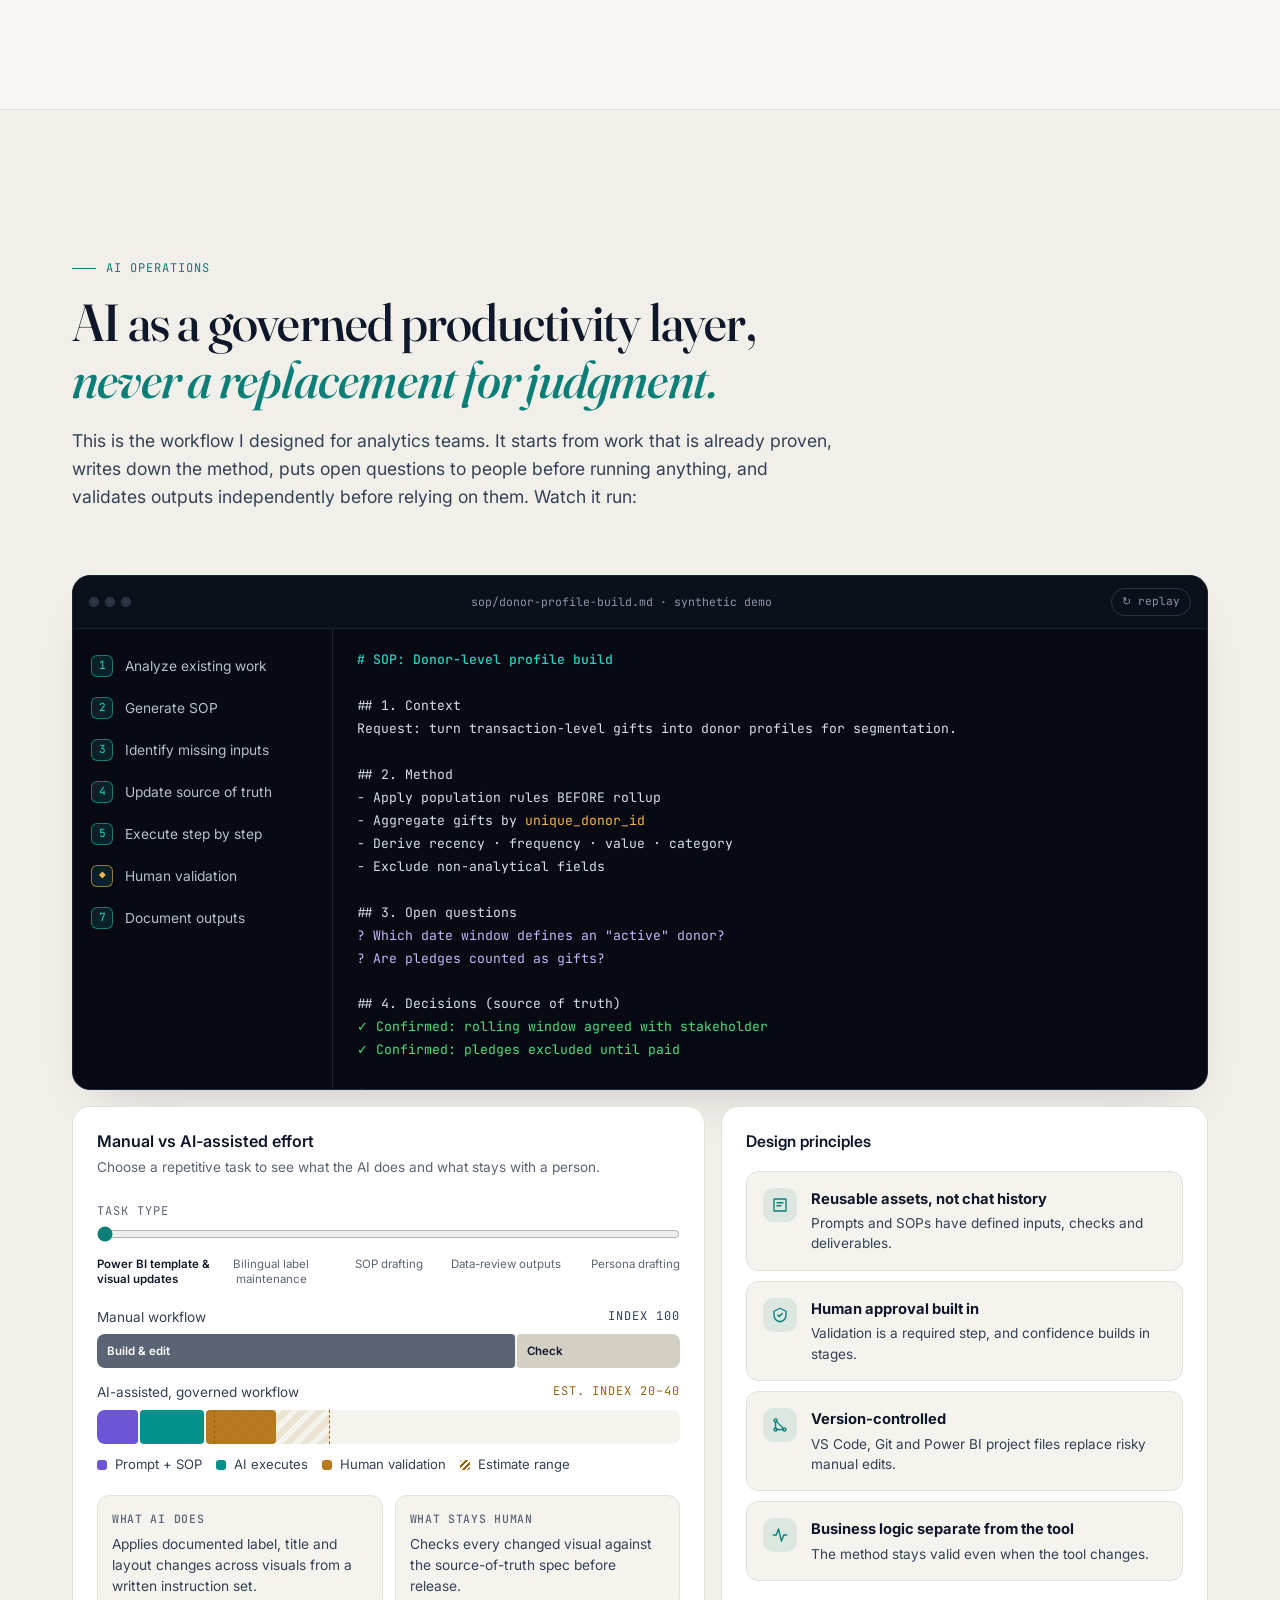
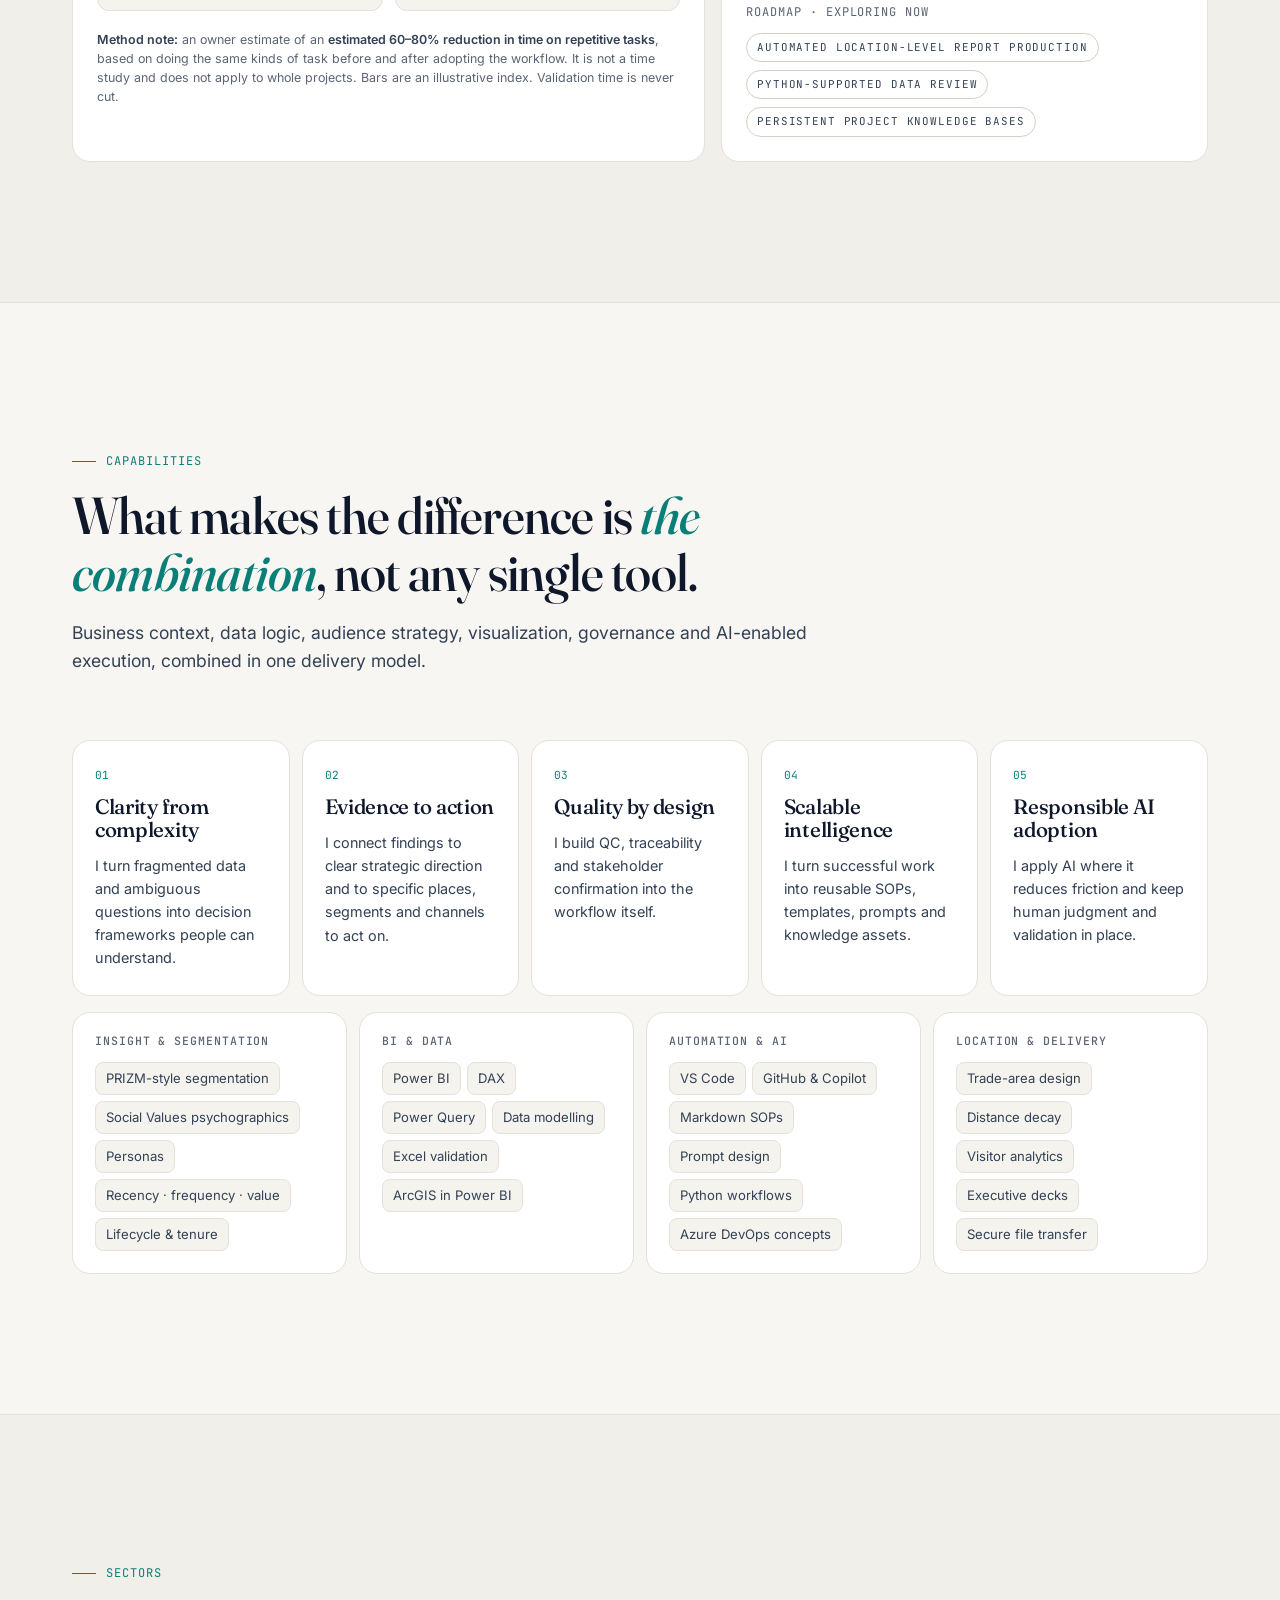
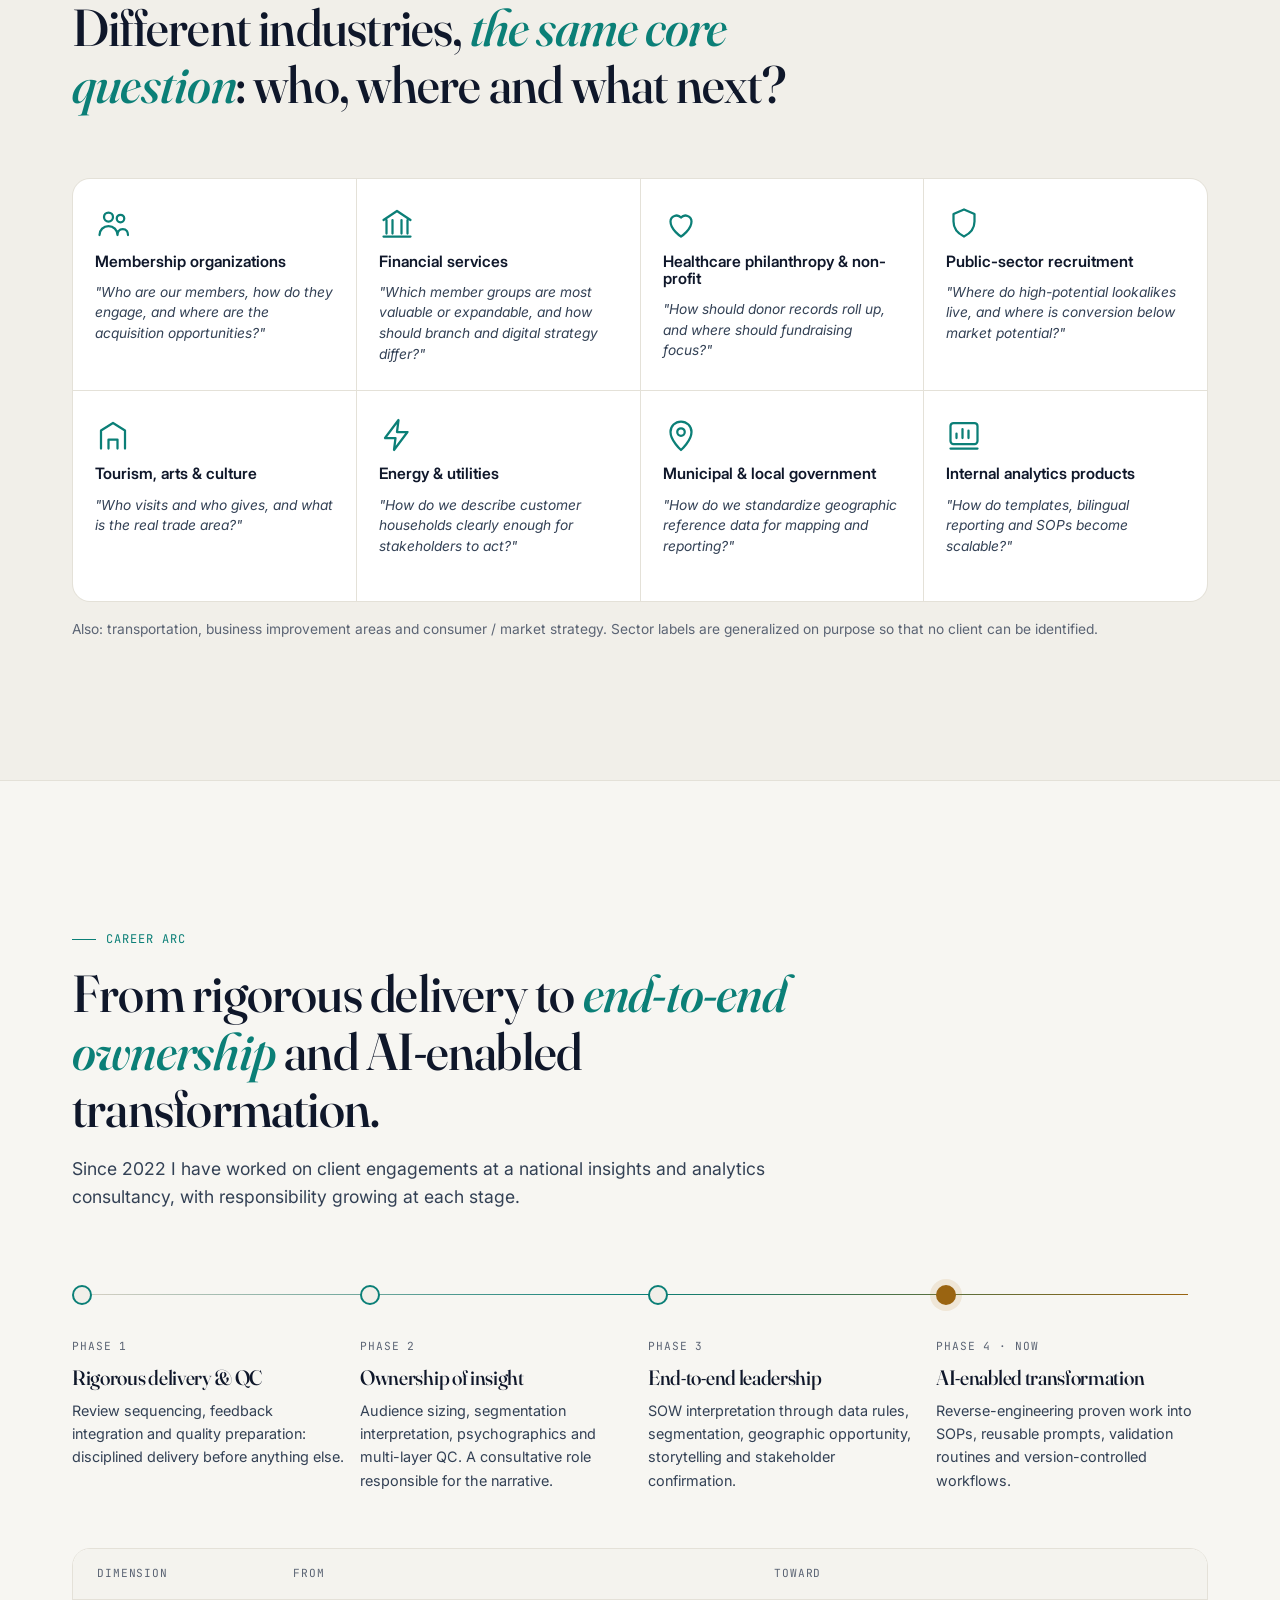
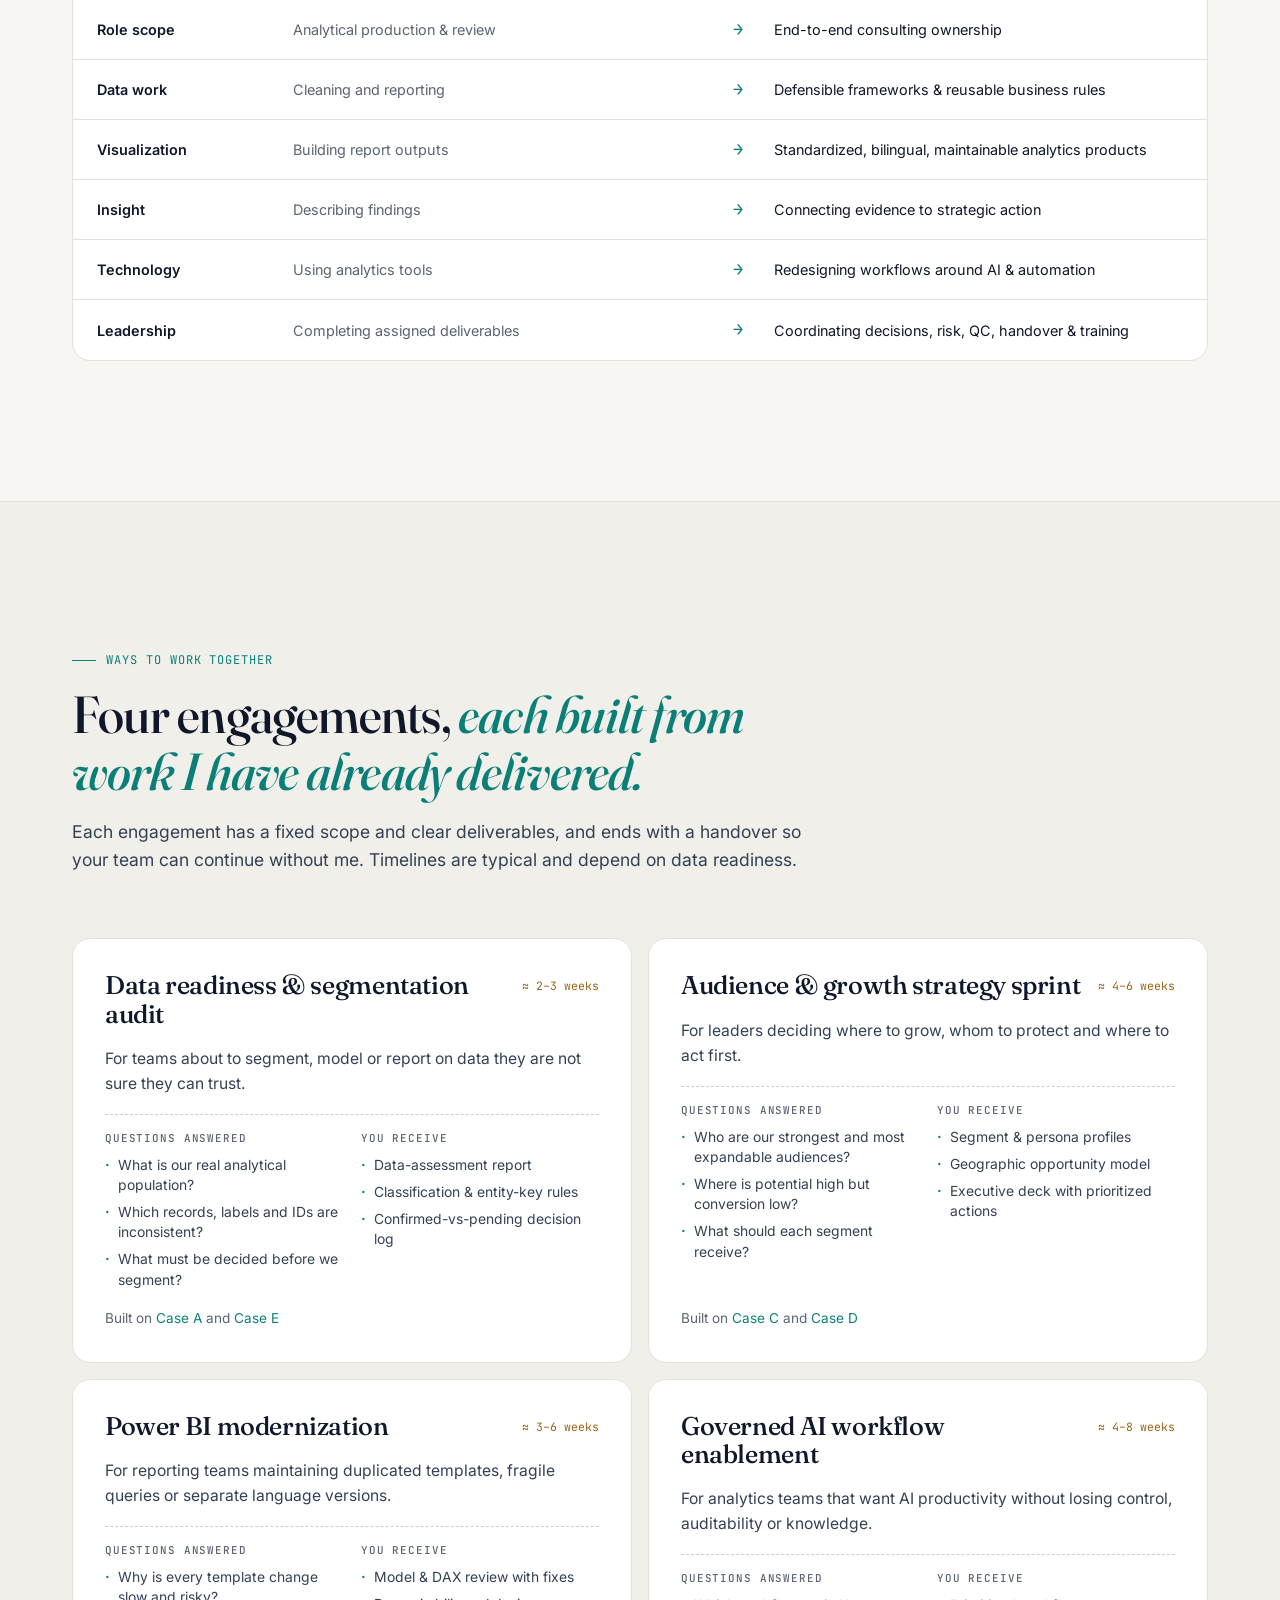
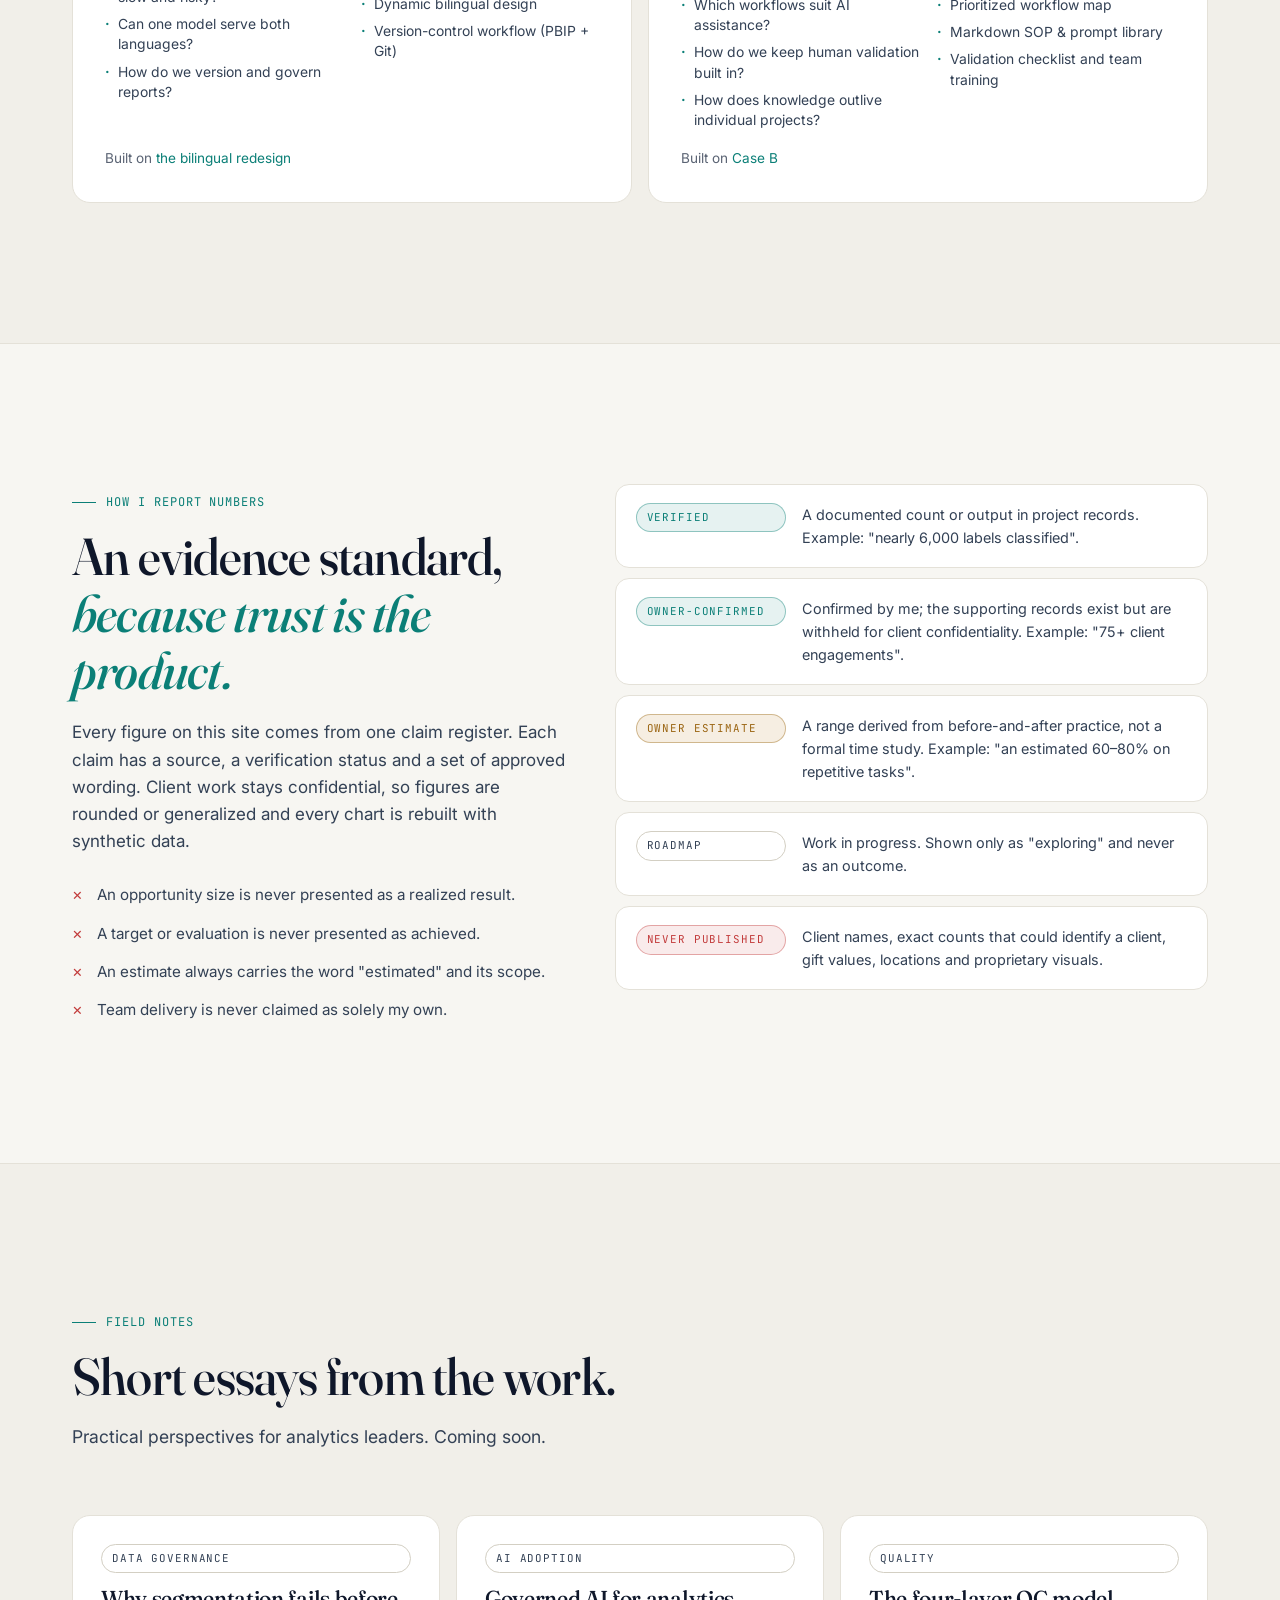
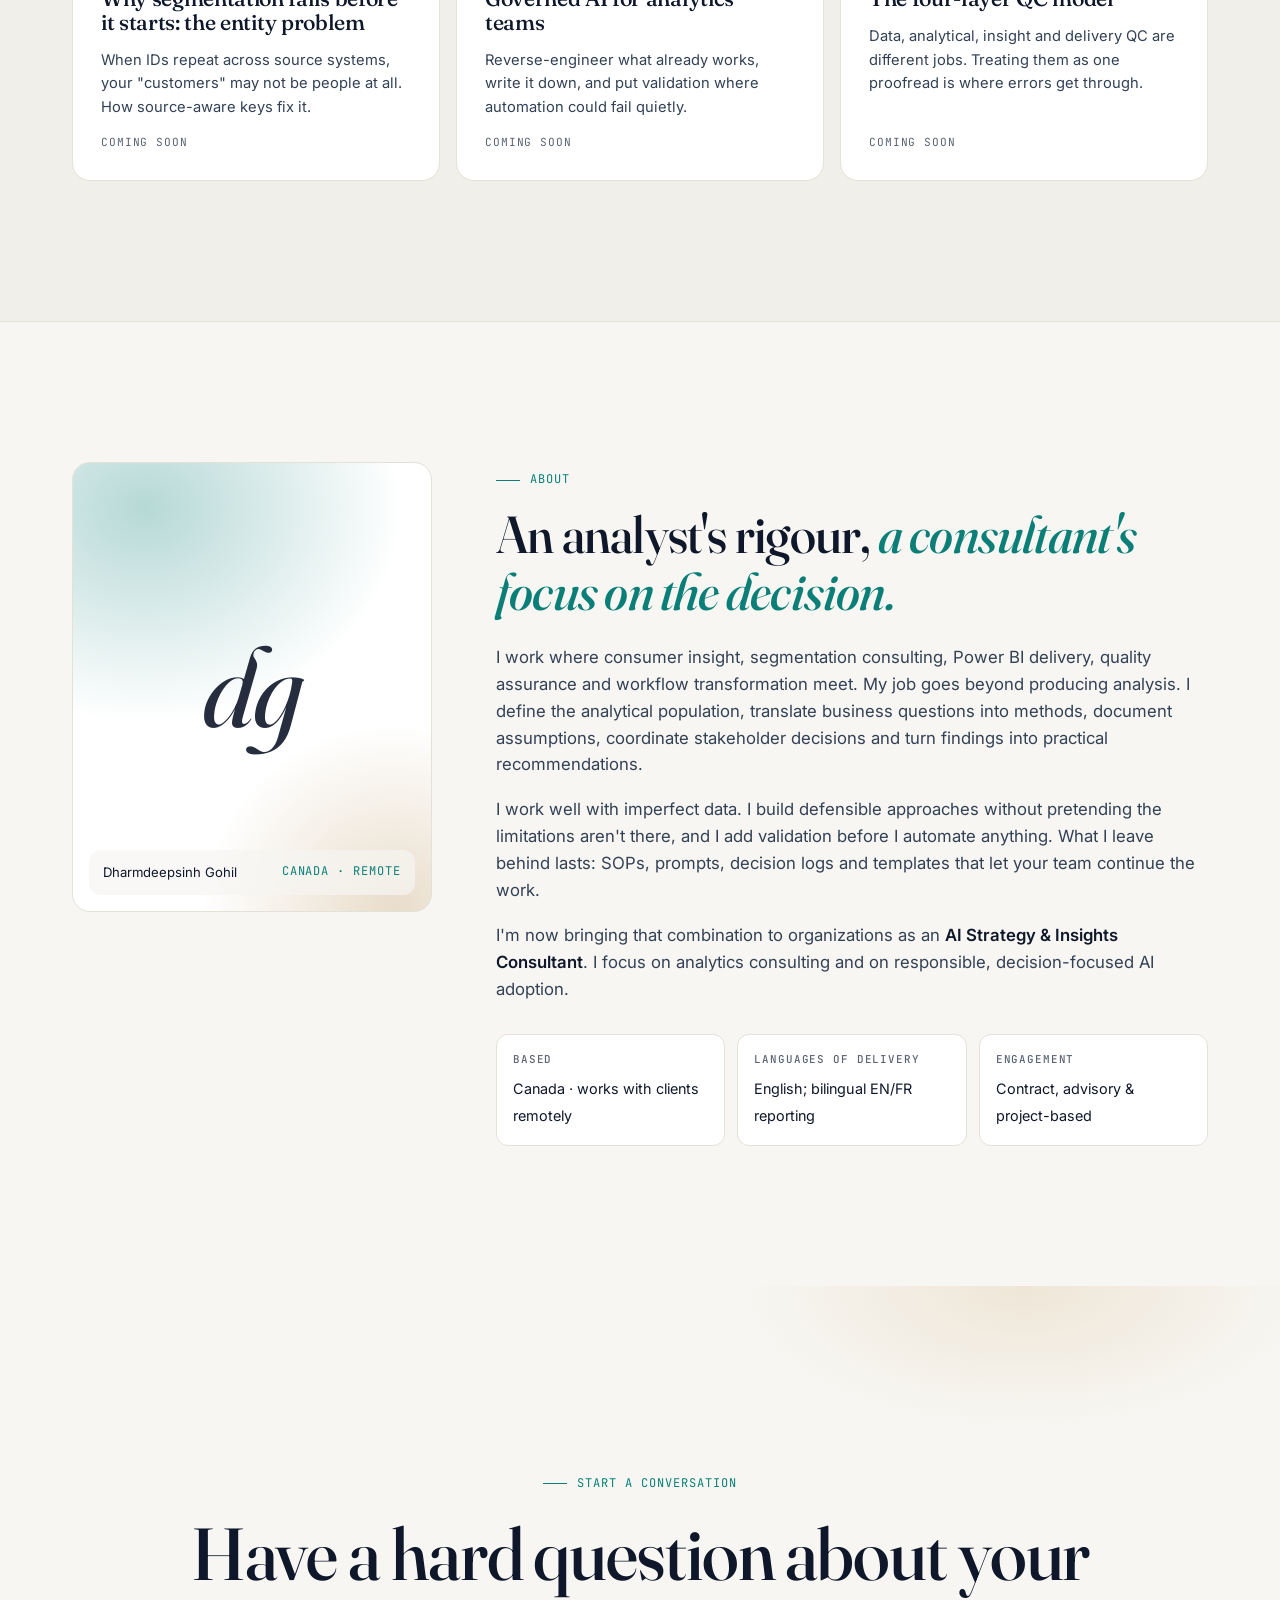
==== commit 59837762: "Rebuild portfolio as an AI Strategy & Insights consulting site Replace the placeholder template with" ====
--- a/index.html
+++ b/index.html
@@ -1,344 +1,688 @@
 <!DOCTYPE html>
-<html lang="en">
+<html lang="en" class="no-js">
 <head>
-<meta charset="UTF-8" />
-<meta name="viewport" content="width=device-width, initial-scale=1.0" />
-<title>Your Name | Analytics, AI &amp; Business Strategy Portfolio</title>
-<meta name="description" content="Portfolio of an Analytics, AI and Business Strategy professional with entrepreneurial work in food import and e-commerce." />
+<meta charset="UTF-8">
+<meta name="viewport" content="width=device-width, initial-scale=1">
+<title>Dharmdeepsinh Gohil | AI Strategy &amp; Insights Consultant</title>
+<meta name="description" content="AI Strategy & Insights Consultant. I turn fragmented customer, member, donor and applicant data into audience strategies, defensible decision frameworks and governed AI-assisted analytics workflows. 75+ client engagements.">
+<meta name="author" content="Dharmdeepsinh Gohil">
+<meta name="theme-color" content="#0A0E17">
+<link rel="canonical" href="https://www.dharmdeepsinh-gohil.com/">
+<meta property="og:type" content="website">
+<meta property="og:title" content="Dharmdeepsinh Gohil | AI Strategy & Insights Consultant">
+<meta property="og:description" content="Turning complex data into scalable decision systems: segmentation, audience strategy, Power BI and governed AI workflows.">
+<meta property="og:image" content="https://www.dharmdeepsinh-gohil.com/assets/img/og.png">
+<meta property="og:url" content="https://www.dharmdeepsinh-gohil.com/">
+<meta name="twitter:card" content="summary_large_image">
+<link rel="icon" href="assets/img/favicon.svg" type="image/svg+xml">
+<script>
+  try { var t = localStorage.getItem('theme'); if (t === 'light' || t === 'dark') document.documentElement.setAttribute('data-theme', t); } catch (e) {}
+</script>
 <link rel="preconnect" href="https://fonts.googleapis.com">
-<link href="https://fonts.googleapis.com/css2?family=Poppins:wght@300;400;500;600;700;800&family=Inter:wght@300;400;500;600&display=swap" rel="stylesheet">
-<link rel="stylesheet" href="styles.css" />
+<link rel="preconnect" href="https://fonts.gstatic.com" crossorigin>
+<link href="https://fonts.googleapis.com/css2?family=Fraunces:ital,opsz,wght@0,9..144,400;0,9..144,500;0,9..144,600;1,9..144,400;1,9..144,500&family=Inter:wght@400;500;600;700&family=JetBrains+Mono:wght@400;500&display=swap" rel="stylesheet">
+<link rel="stylesheet" href="styles.css">
+<script type="application/ld+json">
+{
+  "@context": "https://schema.org",
+  "@graph": [
+    {
+      "@type": "Person",
+      "name": "Dharmdeepsinh Gohil",
+      "jobTitle": "AI Strategy & Insights Consultant",
+      "url": "https://www.dharmdeepsinh-gohil.com/",
+      "knowsAbout": ["Customer segmentation", "Audience strategy", "Power BI", "DAX", "Data governance", "AI-assisted analytics workflows", "Geographic opportunity analysis", "Executive storytelling"]
+    },
+    {
+      "@type": "ProfessionalService",
+      "name": "Dharmdeepsinh Gohil: Insights & AI Strategy Consulting",
+      "url": "https://www.dharmdeepsinh-gohil.com/",
+      "areaServed": "Worldwide (remote)",
+      "serviceType": ["Data readiness & segmentation audit", "Audience & growth strategy", "Power BI modernization", "Governed AI workflow enablement"]
+    }
+  ]
+}
+</script>
 </head>
 <body>
-
-<!-- NAVBAR -->
-<header class="navbar" id="navbar">
-  <div class="nav-container">
-    <a href="#home" class="logo">Your<span>Name</span></a>
-    <nav class="nav-links" id="navLinks">
-      <a href="#home" class="nav-link active">Home</a>
-      <a href="#about" class="nav-link">About</a>
-      <a href="#skills" class="nav-link">Skills</a>
-      <a href="#projects" class="nav-link">Projects</a>
-      <a href="#resume" class="nav-link">Resume</a>
-      <a href="#testimonials" class="nav-link">Testimonials</a>
-      <a href="#contact" class="nav-link">Contact</a>
+<a class="skip-link" href="#main">Skip to content</a>
+
+<header class="nav">
+  <div class="container nav-inner">
+    <a href="#top" class="brand" aria-label="Dharmdeepsinh Gohil, home">
+      <span class="brand-mark">dg</span>
+      <span class="brand-name">Dharmdeepsinh Gohil<small>AI Strategy &amp; Insights</small></span>
+    </a>
+    <nav class="nav-links" id="navLinks" aria-label="Primary">
+      <a href="#questions">Questions</a>
+      <a href="#work">Work</a>
+      <a href="#method">Method</a>
+      <a href="#ai">AI&nbsp;Ops</a>
+      <a href="#services">Services</a>
+      <a href="#about">About</a>
     </nav>
     <div class="nav-actions">
-      <button id="themeToggle" class="theme-toggle" aria-label="Toggle dark mode">🌙</button>
-      <button id="hamburger" class="hamburger" aria-label="Menu">
-        <span></span><span></span><span></span>
+      <a class="btn btn-primary nav-cta" data-email href="#contact">Email me <span class="arrow">→</span></a>
+      <button class="icon-btn theme-toggle" id="themeToggle" type="button" aria-label="Toggle theme">
+        <svg class="moon" viewBox="0 0 24 24" fill="none" stroke="currentColor" stroke-width="1.8" stroke-linecap="round" stroke-linejoin="round"><path d="M21 12.8A9 9 0 1 1 11.2 3a7 7 0 0 0 9.8 9.8z"/></svg>
+        <svg class="sun" viewBox="0 0 24 24" fill="none" stroke="currentColor" stroke-width="1.8" stroke-linecap="round"><circle cx="12" cy="12" r="4"/><path d="M12 2v2M12 20v2M4.9 4.9l1.4 1.4M17.7 17.7l1.4 1.4M2 12h2M20 12h2M4.9 19.1l1.4-1.4M17.7 6.3l1.4-1.4"/></svg>
       </button>
+      <button class="icon-btn menu-btn" id="menuBtn" type="button" aria-label="Open menu" aria-expanded="false" aria-controls="navLinks">
+        <svg viewBox="0 0 24 24" fill="none" stroke="currentColor" stroke-width="1.8" stroke-linecap="round"><path d="M4 7h16M4 12h16M4 17h10"/></svg>
+      </button>
     </div>
   </div>
 </header>
 
-<!-- HERO -->
-<section id="home" class="hero">
-  <div class="hero-bg"></div>
-  <div class="hero-content reveal">
-    <p class="hero-tag">👋 Welcome to my portfolio</p>
-    <h1>Hi, I'm <span class="highlight">Your Name</span></h1>
-    <h2 class="typewriter" id="typewriter"></h2>
-    <p class="hero-desc">
-      I help businesses turn data into decisions and ideas into brands — blending
-      <strong> analytics, AI-driven automation</strong>, and hands-on
-      <strong> entrepreneurship</strong> in food import &amp; e-commerce.
-    </p>
-    <div class="hero-btns">
-      <a href="#projects" class="btn btn-primary">View My Work</a>
-      <a href="#contact" class="btn btn-outline">Let's Talk</a>
-    </div>
-    <div class="hero-socials">
-      <a href="#" aria-label="LinkedIn">in</a>
-      <a href="#" aria-label="Instagram">ig</a>
-      <a href="#" aria-label="Email">✉</a>
-    </div>
-  </div>
-  <a href="#about" class="scroll-down" aria-label="Scroll down">↓</a>
-</section>
-
-<!-- ABOUT -->
-<section id="about" class="section">
-  <div class="section-header reveal">
-    <p class="eyebrow">About Me</p>
-    <h2>The Person Behind the Data</h2>
-  </div>
-  <div class="about-grid reveal">
-    <div class="about-image">
-      <div class="image-frame">
-        <div class="placeholder-img">Your Photo</div>
+<main id="main">
+
+<!-- ============ HERO ============ -->
+<section class="hero" id="top">
+  <div class="hero-canvas-wrap" data-viz="hero-field"></div>
+  <div class="container">
+    <div class="hero-content">
+      <div class="hero-kicker reveal">
+        <span class="chip signal"><span class="status-dot" aria-hidden="true"></span>Open to consulting &amp; contract work</span>
+        <span class="chip">AI Strategy &amp; Insights Consultant</span>
       </div>
-      <div class="stat-card stat-1">
-        <strong>3+</strong>
-        <span>Years Experience</span>
+      <h1 class="reveal reveal-d1">
+        <span class="line">Turning complex data</span>
+        <span class="line">into <em class="accent">scalable</em> decision</span>
+        <span class="line">systems.</span>
+      </h1>
+      <p class="hero-lede reveal reveal-d2">
+        I help organizations turn fragmented customer, member, donor and applicant data into clear audience strategies,
+        defensible decision frameworks and governed, AI-assisted analytics workflows, taking the work from raw data to
+        <strong>executive action</strong>.
+      </p>
+      <div class="hero-ctas reveal reveal-d3">
+        <a href="#work" class="btn btn-primary">See the work <span class="arrow">→</span></a>
+        <a href="#contact" class="btn btn-ghost">Start a conversation</a>
       </div>
-      <div class="stat-card stat-2">
-        <strong>15+</strong>
-        <span>Projects Delivered</span>
+      <div class="phase-indicator reveal reveal-d3" aria-hidden="true">
+        <span data-phase="0">01 Raw records</span>
+        <span data-phase="1">02 Segments</span>
+        <span data-phase="2">03 Decision</span>
       </div>
     </div>
-    <div class="about-text">
-      <p>
-        I'm an Analytics &amp; AI professional based in Brampton, Ontario, specializing in
-        Power BI dashboards, customer segmentation, and AI-enabled workflow automation.
-        Alongside my consulting work, I run a mango and food-import venture, where I apply
-        the same data-driven mindset to sourcing, branding, and digital marketing.
-      </p>
-      <p>
-        I thrive at the intersection of numbers and narrative — building dashboards that
-        executives actually use, designing SOPs that scale operations, and creating brand
-        experiences that convert browsers into customers.
-      </p>
-      <div class="about-info">
-        <div><strong>Location:</strong> Brampton, Ontario, Canada</div>
-        <div><strong>Focus:</strong> Analytics · AI Consulting · Brand Strategy</div>
-        <div><strong>Availability:</strong> Open to consulting &amp; collaboration</div>
+  </div>
+</section>
+
+<!-- ============ PROOF ============ -->
+<section class="proof" aria-label="Career evidence at a glance">
+  <div class="container">
+    <div class="proof-grid">
+      <div class="proof-item"><div class="proof-num"><span data-count="75" data-suffix="+">75+</span></div><div class="proof-label">client engagements delivered or contributed to since 2022</div></div>
+      <div class="proof-item"><div class="proof-num"><span data-count="50" data-suffix="+">50+</span></div><div class="proof-label">executive-ready presentations developed</div></div>
+      <div class="proof-item"><div class="proof-num">~<span data-count="12">12</span></div><div class="proof-label">sectors, from financial services to public-sector recruitment</div></div>
+      <div class="proof-item"><div class="proof-num">60–80%<sup>*</sup></div><div class="proof-label">estimated time saved on repetitive analytical tasks</div></div>
+    </div>
+    <p class="proof-note">* Owner estimate for selected repetitive tasks (not whole projects), with human validation kept in place. <a class="link-arrow" href="#evidence" style="font-size:inherit">How I report numbers</a></p>
+  </div>
+</section>
+
+<!-- ============ QUESTIONS ============ -->
+<section class="section" id="questions">
+  <div class="container">
+    <div class="section-head reveal">
+      <span class="eyebrow">The questions I answer</span>
+      <h2>Your business question comes first. <em class="accent">The data serves it.</em></h2>
+      <p>Executives rarely ask for "a segmentation" or "a DAX measure". They ask where to grow, whom to protect and what they can trust. These are the questions I have answered for clients, with the work to show for each.</p>
+    </div>
+    <div class="questions-grid">
+      <a class="q-card reveal" href="work/geographic-recruitment.html">
+        <span class="q-num">Q.01 · Growth &amp; reach</span>
+        <h3>Where are our next ten thousand prospects<span class="qmark">?</span></h3>
+        <p class="q-answer">I size high-potential lookalike audiences, then drill from region to city to postal area to find where interest is high but conversion is low.</p>
+        <div class="q-meta"><span class="chip">Geographic opportunity</span><span class="link-arrow">Case D <span class="arrow">→</span></span></div>
+      </a>
+      <a class="q-card reveal reveal-d1" href="work/membership-data-framework.html">
+        <span class="q-num">Q.02 · Data trust</span>
+        <h3>Can we trust our data enough to segment it<span class="qmark">?</span></h3>
+        <p class="q-answer">I build the analytical universe first: entity keys, classification rules, exclusion reasons and a log of confirmed decisions, so every number traces back to its source.</p>
+        <div class="q-meta"><span class="chip">Data governance</span><span class="link-arrow">Case A <span class="arrow">→</span></span></div>
+      </a>
+      <a class="q-card reveal reveal-d2" href="work/financial-growth-strategy.html">
+        <span class="q-num">Q.03 · Customer strategy</span>
+        <h3>Which customers do we protect, grow or win<span class="qmark">?</span></h3>
+        <p class="q-answer">I connect segment composition with tenure, products, channels and life stage, then turn it into specific acquisition, retention and wallet-share direction.</p>
+        <div class="q-meta"><span class="chip">Segmentation strategy</span><span class="link-arrow">Case C <span class="arrow">→</span></span></div>
+      </a>
+      <a class="q-card reveal" href="work/ai-analytics-transformation.html">
+        <span class="q-num">Q.04 · AI adoption</span>
+        <h3>How do we use AI without losing control<span class="qmark">?</span></h3>
+        <p class="q-answer">I turn proven work into Markdown SOPs, reusable prompts and version-controlled workflows, and keep human validation as a required step.</p>
+        <div class="q-meta"><span class="chip">Governed AI</span><span class="link-arrow">Case B <span class="arrow">→</span></span></div>
+      </a>
+      <a class="q-card reveal reveal-d1" href="work/donor-data-model.html">
+        <span class="q-num">Q.05 · Fundraising</span>
+        <h3>How do raw gifts become a donor strategy<span class="qmark">?</span></h3>
+        <p class="q-answer">I roll transactions up into reconciled donor profiles (recency, frequency, value) and document the method so any analyst gets the same answer.</p>
+        <div class="q-meta"><span class="chip">Donor analytics</span><span class="link-arrow">Case E <span class="arrow">→</span></span></div>
+      </a>
+      <a class="q-card reveal reveal-d2" href="work/ai-analytics-transformation.html#bilingual">
+        <span class="q-num">Q.06 · Reporting at scale</span>
+        <h3>Why is our reporting so hard to maintain<span class="qmark">?</span></h3>
+        <p class="q-answer">I redesign Power BI products with dynamic bilingual logic, schema-safe Power Query and version control, so one template does the work of many.</p>
+        <div class="q-meta"><span class="chip">Power BI</span><span class="link-arrow">See how <span class="arrow">→</span></span></div>
+      </a>
+    </div>
+  </div>
+</section>
+
+<!-- ============ WORK ============ -->
+<section class="section section-alt" id="work">
+  <div class="container">
+    <div class="section-head reveal">
+      <span class="eyebrow">Selected work</span>
+      <h2>Five case studies. <em class="accent">One operating model.</em></h2>
+      <p>Anonymized by design: no client names, invented segment labels and synthetic visuals. The value is in the analytical decisions, and those are shown in full.</p>
+    </div>
+
+    <div class="work-grid">
+      <a class="work-card feature reveal" href="work/ai-analytics-transformation.html">
+        <div class="work-visual">
+          <svg class="thumb" viewBox="0 0 400 260" aria-hidden="true">
+            <g font-family="JetBrains Mono, monospace" font-size="10">
+              <rect x="40" y="40" width="150" height="180" rx="10" fill="var(--surface)" stroke="var(--line-strong)"/>
+              <text x="56" y="64" fill="var(--signal)"># SOP.md</text>
+              <rect x="56" y="78" width="110" height="5" rx="2" fill="var(--line-strong)"/>
+              <rect x="56" y="92" width="90" height="5" rx="2" fill="var(--line-strong)"/>
+              <rect x="56" y="106" width="118" height="5" rx="2" fill="var(--line-strong)"/>
+              <text x="56" y="134" fill="var(--s3)">? missing input</text>
+              <text x="56" y="154" fill="var(--s1)">✓ confirmed</text>
+              <rect x="56" y="172" width="104" height="26" rx="6" fill="var(--decision-soft)" stroke="var(--decision)"/>
+              <text x="66" y="189" fill="var(--decision)">◆ human check</text>
+            </g>
+            <g class="t-dot t-move" style="--tx:-8px">
+              <path d="M200 130 H250" stroke="var(--signal)" stroke-width="1.5" stroke-dasharray="3 4"/>
+              <circle cx="255" cy="130" r="4" fill="var(--signal)"/>
+            </g>
+            <rect x="265" y="70" width="100" height="120" rx="10" fill="var(--surface)" stroke="var(--line-strong)"/>
+            <rect class="t-bar t-grow" x="282" y="140" width="14" height="36" rx="3" fill="var(--s1)"/>
+            <rect class="t-bar t-grow" x="304" y="118" width="14" height="58" rx="3" fill="var(--s3)"/>
+            <rect class="t-bar t-grow" x="326" y="100" width="14" height="76" rx="3" fill="var(--s2)"/>
+            <text x="282" y="92" font-family="JetBrains Mono, monospace" font-size="9" fill="var(--muted)">EN · FR</text>
+          </svg>
+        </div>
+        <div class="work-body">
+          <div class="work-tags"><span class="chip signal">Flagship</span><span class="chip">Internal analytics practice</span></div>
+          <h3>AI-assisted analytics &amp; Power BI transformation</h3>
+          <p>I designed and piloted a governed workflow: business request → source-of-truth SOP → clarification → execution → validation → documented output. It pairs natural-language prompts with Markdown SOPs and version-controlled Power BI templates.</p>
+          <div class="work-metric"><b>est. 60–80%</b><span>less time on selected repetitive tasks, with human-in-the-loop validation throughout</span></div>
+          <span class="link-arrow">Read case B <span class="arrow">→</span></span>
+        </div>
+      </a>
+
+      <a class="work-card reveal" href="work/membership-data-framework.html">
+        <div class="work-visual">
+          <svg class="thumb" viewBox="0 0 400 225" aria-hidden="true">
+            <g>
+              <rect x="40" y="50" width="300" height="16" rx="4" fill="var(--muted)" opacity=".5"/>
+              <rect class="t-bar" x="40" y="80" width="60" height="16" rx="4" fill="var(--s4)" opacity=".75"/>
+              <rect class="t-bar" x="104" y="110" width="70" height="16" rx="4" fill="var(--s3)" opacity=".75"/>
+              <rect class="t-bar" x="178" y="140" width="40" height="16" rx="4" fill="var(--s2)"/>
+              <rect x="40" y="170" width="200" height="16" rx="4" fill="var(--s1)"/>
+              <text x="248" y="182" font-family="JetBrains Mono, monospace" font-size="10" fill="var(--signal)">UNIVERSE ✓</text>
+              <text x="348" y="62" font-family="JetBrains Mono, monospace" font-size="10" fill="var(--muted)" text-anchor="end">RAW</text>
+            </g>
+          </svg>
+        </div>
+        <div class="work-body">
+          <div class="work-tags"><span class="chip">Membership organization</span><span class="chip">100+ locations</span></div>
+          <h3>National membership data framework</h3>
+          <p>I owned the data-assessment and classification workstream that made a national segmentation program possible.</p>
+          <div class="work-metric"><b>~6,000</b><span>operational labels in one transparent classification framework</span></div>
+        </div>
+      </a>
+
+      <a class="work-card reveal reveal-d1" href="work/financial-growth-strategy.html">
+        <div class="work-visual">
+          <svg class="thumb" viewBox="0 0 400 225" aria-hidden="true">
+            <line x1="200" y1="25" x2="200" y2="200" stroke="var(--line-strong)" stroke-dasharray="3 4"/>
+            <line x1="40" y1="112" x2="360" y2="112" stroke="var(--line-strong)" stroke-dasharray="3 4"/>
+            <circle class="t-dot t-move" style="--tx:10px;--ty:-8px" cx="120" cy="70" r="18" fill="var(--s1)" opacity=".85"/>
+            <circle class="t-dot t-move" style="--tx:-6px;--ty:-10px" cx="290" cy="80" r="24" fill="var(--s2)" opacity=".85"/>
+            <circle class="t-dot t-move" style="--tx:8px;--ty:6px" cx="270" cy="160" r="14" fill="var(--s3)" opacity=".85"/>
+            <circle class="t-dot" cx="110" cy="160" r="11" fill="var(--s5)" opacity=".85"/>
+          </svg>
+        </div>
+        <div class="work-body">
+          <div class="work-tags"><span class="chip">Financial services</span><span class="chip">Credit union</span></div>
+          <h3>Member growth &amp; relationship strategy</h3>
+          <p>I turned a five-year segment comparison into acquisition, retention and channel direction.</p>
+          <div class="work-metric"><b>5-year</b><span>comparison that identified the younger segments driving acquisition</span></div>
+        </div>
+      </a>
+
+      <a class="work-card third reveal" href="work/geographic-recruitment.html">
+        <div class="work-visual">
+          <svg class="thumb" viewBox="0 0 400 225" aria-hidden="true">
+            <g stroke="var(--surface-2)" stroke-width="2">
+              <polygon points="110,60 130,48 150,60 150,84 130,96 110,84" fill="var(--q2)"/>
+              <polygon points="150,60 170,48 190,60 190,84 170,96 150,84" fill="var(--q4)"/>
+              <polygon points="190,60 210,48 230,60 230,84 210,96 190,84" fill="var(--q3)"/>
+              <polygon points="130,96 150,84 170,96 170,120 150,132 130,120" fill="var(--q5)"/>
+              <polygon points="170,96 190,84 210,96 210,120 190,132 170,120" fill="var(--q3)"/>
+              <polygon points="210,96 230,84 250,96 250,120 230,132 210,120" fill="var(--q2)"/>
+              <polygon points="150,132 170,120 190,132 190,156 170,168 150,156" fill="var(--q4)"/>
+            </g>
+            <circle class="t-dot" cx="150" cy="108" r="30" fill="none" stroke="var(--decision)" stroke-width="1.5" stroke-dasharray="4 4"/>
+            <path d="M178 118 L270 150" stroke="var(--decision)" stroke-width="1.2"/>
+            <rect x="270" y="130" width="90" height="46" rx="8" fill="var(--surface)" stroke="var(--decision)"/>
+            <text x="315" y="158" text-anchor="middle" font-family="JetBrains Mono, monospace" font-size="10" fill="var(--decision)">ACTIVATE</text>
+          </svg>
+        </div>
+        <div class="work-body">
+          <div class="work-tags"><span class="chip">Public-sector recruitment</span></div>
+          <h3>Geographic recruitment opportunity</h3>
+          <div class="work-metric"><b>10,000+</b><span>prospect opportunity sized in one local market</span></div>
+        </div>
+      </a>
+
+      <a class="work-card third reveal reveal-d1" href="work/donor-data-model.html">
+        <div class="work-visual">
+          <svg class="thumb" viewBox="0 0 400 225" aria-hidden="true">
+            <g fill="var(--muted)" opacity=".6">
+              <circle cx="70" cy="60" r="3"/><circle cx="92" cy="80" r="3"/><circle cx="60" cy="100" r="3"/><circle cx="84" cy="122" r="3"/><circle cx="66" cy="146" r="3"/><circle cx="96" cy="160" r="3"/><circle cx="74" cy="180" r="3"/><circle cx="104" cy="104" r="3"/><circle cx="110" cy="140" r="3"/><circle cx="54" cy="130" r="3"/>
+            </g>
+            <path d="M120 110 C 180 110, 200 80, 250 80 M120 120 C 180 120, 200 150, 250 150" fill="none" stroke="var(--line-strong)"/>
+            <circle class="t-dot" cx="270" cy="80" r="16" fill="var(--s1)"/>
+            <circle class="t-dot" cx="270" cy="150" r="11" fill="var(--s3)"/>
+            <text x="310" y="120" font-family="JetBrains Mono, monospace" font-size="18" fill="var(--signal)">✓</text>
+          </svg>
+        </div>
+        <div class="work-body">
+          <div class="work-tags"><span class="chip">Healthcare philanthropy</span></div>
+          <h3>Donor data model &amp; review workflow</h3>
+          <div class="work-metric"><b>3,000+</b><span>unique donors reconciled from transaction-level gifts</span></div>
+        </div>
+      </a>
+
+      <a class="work-card third reveal reveal-d2" href="work/ai-analytics-transformation.html#bilingual">
+        <div class="work-visual">
+          <svg class="thumb" viewBox="0 0 400 225" aria-hidden="true">
+            <rect x="70" y="50" width="120" height="130" rx="10" fill="var(--surface)" stroke="var(--line-strong)"/>
+            <rect x="210" y="50" width="120" height="130" rx="10" fill="var(--surface)" stroke="var(--line-strong)"/>
+            <text x="130" y="76" text-anchor="middle" font-family="JetBrains Mono, monospace" font-size="11" fill="var(--signal)">EN</text>
+            <text x="270" y="76" text-anchor="middle" font-family="JetBrains Mono, monospace" font-size="11" fill="var(--decision)">FR</text>
+            <rect class="t-bar t-grow" x="96" y="120" width="14" height="44" rx="3" fill="var(--s1)"/><rect class="t-bar t-grow" x="118" y="104" width="14" height="60" rx="3" fill="var(--s1)"/><rect class="t-bar t-grow" x="140" y="132" width="14" height="32" rx="3" fill="var(--s1)"/>
+            <rect class="t-bar t-grow" x="236" y="120" width="14" height="44" rx="3" fill="var(--s2)"/><rect class="t-bar t-grow" x="258" y="104" width="14" height="60" rx="3" fill="var(--s2)"/><rect class="t-bar t-grow" x="280" y="132" width="14" height="32" rx="3" fill="var(--s2)"/>
+            <path d="M190 115 H210" stroke="var(--signal)" stroke-width="1.5"/>
+          </svg>
+        </div>
+        <div class="work-body">
+          <div class="work-tags"><span class="chip">Internal analytics product</span></div>
+          <h3>Bilingual Power BI redesign</h3>
+          <div class="work-metric"><b>~85%</b><span>of visuals updated at checkpoint with dynamic language logic</span></div>
+        </div>
+      </a>
+    </div>
+  </div>
+</section>
+
+<!-- ============ METHOD ============ -->
+<section class="section" id="method">
+  <div class="container">
+    <div class="section-head reveal">
+      <span class="eyebrow">Method</span>
+      <h2>From question to decision, <em class="accent">in ten traceable steps.</em></h2>
+      <p>The same operating system runs every engagement: clarify the decision, define the universe, validate on my own before relying on a result, then tell the story. Select a step to see what it produces.</p>
+    </div>
+
+    <div class="method-rail reveal" role="tablist" aria-label="Methodology steps">
+      <button class="method-step" role="tab" id="ms-0" aria-controls="methodPanel"><span class="n">01</span><span class="t">Clarify the decision</span></button>
+      <button class="method-step" role="tab" id="ms-1" aria-controls="methodPanel"><span class="n">02</span><span class="t">Trace the requirement</span></button>
+      <button class="method-step" role="tab" id="ms-2" aria-controls="methodPanel"><span class="n">03</span><span class="t">Assess the evidence</span></button>
+      <button class="method-step" role="tab" id="ms-3" aria-controls="methodPanel"><span class="n">04</span><span class="t">Define the universe</span></button>
+      <button class="method-step" role="tab" id="ms-4" aria-controls="methodPanel"><span class="n">05</span><span class="t">Design the model</span></button>
+      <button class="method-step" role="tab" id="ms-5" aria-controls="methodPanel"><span class="n">06</span><span class="t">Reproducible logic</span></button>
+      <button class="method-step" role="tab" id="ms-6" aria-controls="methodPanel"><span class="n">07</span><span class="t">Validate independently</span></button>
+      <button class="method-step group-decide" role="tab" id="ms-7" aria-controls="methodPanel"><span class="n">08</span><span class="t">Develop the story</span></button>
+      <button class="method-step group-decide" role="tab" id="ms-8" aria-controls="methodPanel"><span class="n">09</span><span class="t">Confirm with stakeholders</span></button>
+      <button class="method-step group-decide" role="tab" id="ms-9" aria-controls="methodPanel"><span class="n">10</span><span class="t">Package &amp; transfer</span></button>
+    </div>
+    <div class="method-panel reveal" id="methodPanel" role="tabpanel" aria-live="polite"></div>
+    <script type="application/json" id="method-data">
+    [
+      {"phase":"Frame","title":"Clarify the decision","body":"Pin down what the stakeholder needs to understand, choose or change before any data is opened. Analysis without a decision is just reporting.","outputs":["The decision statement","Named stakeholders and decision owners","Success criteria"]},
+      {"phase":"Frame","title":"Trace the requirement","body":"Map the decision to the SOW, business question, project objective or stakeholder request. The SOW is treated as a scope control, not background reading.","outputs":["Question-to-deliverable map","Explicit scope boundaries","Early risk flags"]},
+      {"phase":"Evidence","title":"Assess the evidence","body":"Review source files, metadata, record structures, known limitations and missing information, and surface the issues that need a stakeholder decision.","outputs":["Data-assessment document","Open-questions list","Source-coverage summary"]},
+      {"phase":"Evidence","title":"Define the analytical universe","body":"Set inclusion, exclusion, time-period, geography, entity and source-of-truth rules. Separate operational records from analytical entities.","outputs":["Population rules","Exclusion reasons, recorded rather than silently dropped","Entity and key definitions"]},
+      {"phase":"Build","title":"Design the analytical model","body":"Select units of analysis, rollups, cohorts, profiles, comparison groups and validation metrics that answer the decision.","outputs":["Model design","Comparison basis","Metric definitions"]},
+      {"phase":"Build","title":"Create reproducible logic","body":"Document classifications, calculations, assumptions, dependencies and exception handling so another analyst can follow every rollup.","outputs":["Classification logic","Calculation notes","Assumption register"]},
+      {"phase":"Build","title":"Validate independently","body":"Recreate distributions, spot-check records and compare outputs across tools. Automated outputs are trusted only after an independent check.","outputs":["Reconciliation tables","Spot-check log","Cross-tool comparison"]},
+      {"phase":"Decide","title":"Develop the story","body":"Move from finding to meaning, implication, opportunity and action: context, evidence, meaning, opportunity, direction and activation.","outputs":["Takeaway headlines","Executive narrative","Speaker notes"]},
+      {"phase":"Decide","title":"Confirm with stakeholders","body":"Separate confirmed decisions from assumptions and unresolved items, so nothing becomes a hidden assumption.","outputs":["Confirmed-vs-pending decision log","Client choices required","Updated source of truth"]},
+      {"phase":"Decide","title":"Package & transfer","body":"Produce executive-ready outputs plus the SOPs, logs and knowledge-transfer materials that let the work continue without me.","outputs":["Executive deck & full report","SOPs and handover notes","Secure delivery and data deletion"]}
+    ]
+    </script>
+
+    <div class="subhead reveal">
+      <h3>How evidence becomes a recommendation executives can act on.</h3>
+      <p>Every deck follows the same six-part arc, so senior readers always know where they are and what is being asked of them.</p>
+    </div>
+    <div class="reveal">
+      <div class="story-arc">
+        <div class="arc-step"><span class="n">01</span><h4>Context</h4><p>What decision or audience are we examining?</p></div>
+        <div class="arc-step"><span class="n">02</span><h4>Evidence</h4><p>What does the data show?</p></div>
+        <div class="arc-step"><span class="n">03</span><h4>Meaning</h4><p>Why does this pattern matter?</p></div>
+        <div class="arc-step"><span class="n">04</span><h4>Opportunity</h4><p>Where is reach or engagement underdeveloped?</p></div>
+        <div class="arc-step"><span class="n">05</span><h4>Direction</h4><p>What should we protect, improve, prioritize or test?</p></div>
+        <div class="arc-step"><span class="n">06</span><h4>Activation</h4><p>Which segment, channel, product or place comes first?</p></div>
       </div>
-      <a href="#contact" class="btn btn-primary">Get In Touch</a>
-    </div>
-  </div>
-</section>
-
-<!-- SKILLS -->
-<section id="skills" class="section alt-bg">
-  <div class="section-header reveal">
-    <p class="eyebrow">What I Do</p>
-    <h2>Skills &amp; Expertise</h2>
-  </div>
-  <div class="skills-grid reveal">
-    <div class="skill-card">
-      <div class="skill-icon">📊</div>
-      <h3>Data Analytics &amp; BI</h3>
-      <p>Power BI, Excel, dashboarding, segmentation, and executive reporting.</p>
-      <div class="progress-bar"><div class="progress-fill" data-percent="90"></div></div>
-    </div>
-    <div class="skill-card">
-      <div class="skill-icon">🤖</div>
-      <h3>AI &amp; Automation</h3>
-      <p>AI adoption planning, agentic workflows, and SOP development.</p>
-      <div class="progress-bar"><div class="progress-fill" data-percent="85"></div></div>
-    </div>
-    <div class="skill-card">
-      <div class="skill-icon">🛒</div>
-      <h3>E-commerce &amp; Branding</h3>
-      <p>Website builds, social commerce, order workflows, and brand assets.</p>
-      <div class="progress-bar"><div class="progress-fill" data-percent="80"></div></div>
-    </div>
-    <div class="skill-card">
-      <div class="skill-icon">📦</div>
-      <h3>Import &amp; Logistics</h3>
-      <p>Sourcing, packaging, and operational planning for food products.</p>
-      <div class="progress-bar"><div class="progress-fill" data-percent="75"></div></div>
-    </div>
-    <div class="skill-card">
-      <div class="skill-icon">📈</div>
-      <h3>Digital Marketing</h3>
-      <p>SEO, Search Console, Semrush, social media growth &amp; content strategy.</p>
-      <div class="progress-bar"><div class="progress-fill" data-percent="82"></div></div>
-    </div>
-    <div class="skill-card">
-      <div class="skill-icon">🎨</div>
-      <h3>Creative &amp; Design</h3>
-      <p>Canva, Adobe Express, and AI image tools for consistent brand assets.</p>
-      <div class="progress-bar"><div class="progress-fill" data-percent="78"></div></div>
-    </div>
-  </div>
-</section>
-
-<!-- PROJECTS -->
-<section id="projects" class="section">
-  <div class="section-header reveal">
-    <p class="eyebrow">My Work</p>
-    <h2>Featured Projects</h2>
-  </div>
-  <div class="filter-bar reveal">
-    <button class="filter-btn active" data-filter="all">All</button>
-    <button class="filter-btn" data-filter="analytics">Analytics &amp; AI</button>
-    <button class="filter-btn" data-filter="business">Mango &amp; Business</button>
-    <button class="filter-btn" data-filter="design">Design &amp; Marketing</button>
-  </div>
-  <div class="projects-grid reveal" id="projectsGrid">
-
-    <div class="project-card" data-category="analytics">
-      <div class="project-img ph-1">Dashboard Preview</div>
-      <div class="project-body">
-        <span class="tag">Power BI</span>
-        <h3>Executive Sales Dashboard</h3>
-        <p>Interactive segmentation dashboard giving leadership real-time visibility into sales trends and customer cohorts.</p>
-        <div class="project-links">
-          <a href="#">Case Study →</a>
+      <div class="arc-bar" aria-hidden="true"></div>
+    </div>
+
+    <div class="subhead reveal">
+      <h3>Quality is a designed operating system, <em class="accent">not a final proofread.</em></h3>
+      <p>Four separate gates check data, calculations, interpretation and delivery. When something fails, it goes back for correction. Nothing is quietly patched.</p>
+    </div>
+    <div class="qc-layout">
+      <figure class="viz-card reveal">
+        <div class="viz-head">
+          <div><figcaption class="viz-title">Four-layer QC model</figcaption><p class="viz-sub">Hover a gate to see what it checks. The red item failed analytical QC and is routed back.</p></div>
+        </div>
+        <div class="viz-body" data-viz="qc-gates"></div>
+        <div class="qc-list">
+          <div><b>1 · Data</b><p>Duplicates, blanks, invalid codes, date windows, exclusions</p></div>
+          <div><b>2 · Analytical</b><p>Counts, indices, penetration, rollups, denominator logic</p></div>
+          <div><b>3 · Insight</b><p>Materiality, direction, caveats, overstatement</p></div>
+          <div><b>4 · Delivery</b><p>SOW coverage, slide flow, labels, footnotes</p></div>
+        </div>
+        <div class="viz-foot"><span class="synthetic-badge">Conceptual diagram</span></div>
+      </figure>
+      <figure class="viz-card reveal reveal-d1">
+        <div class="viz-head">
+          <div><figcaption class="viz-title">Address matching, audited rather than forced</figcaption><p class="viz-sub">Share of records by match outcome in one audit</p></div>
+        </div>
+        <div class="viz-body" data-viz="match-donut"></div>
+        <div class="legend" style="justify-content:center;margin-top:14px">
+          <span><i style="background:var(--s1)"></i>High confidence ~70%</span>
+          <span><i style="background:var(--s2)"></i>Review ~15%</span>
+          <span><i style="background:var(--s3)"></i>Unmatched ~15%</span>
+        </div>
+        <details class="viz-table"><summary>View as table</summary>
+          <table><thead><tr><th>Outcome</th><th>Share (rounded)</th></tr></thead>
+          <tbody><tr><td>High-confidence match</td><td>~70%</td></tr><tr><td>Routed to review</td><td>~15%</td></tr><tr><td>Left unmatched</td><td>~15%</td></tr></tbody></table>
+        </details>
+        <div class="viz-foot"><span class="synthetic-badge">Rounded proportions only</span></div>
+      </figure>
+    </div>
+  </div>
+</section>
+
+<!-- ============ AI OPS ============ -->
+<section class="section section-alt" id="ai">
+  <div class="container">
+    <div class="section-head reveal">
+      <span class="eyebrow">AI operations</span>
+      <h2>AI as a governed productivity layer, <em class="accent">never a replacement for judgment.</em></h2>
+      <p>This is the workflow I designed for analytics teams. It starts from work that is already proven, writes down the method, puts open questions to people before running anything, and validates outputs independently before relying on them. Watch it run:</p>
+    </div>
+
+    <div class="ai-grid">
+      <div class="terminal reveal" data-viz="sop-terminal" aria-label="Animated demonstration of an AI-assisted SOP workflow with a human approval step">
+        <div class="term-bar">
+          <div class="term-dots" aria-hidden="true"><i></i><i></i><i></i></div>
+          <span class="term-file">sop/donor-profile-build.md · synthetic demo</span>
+          <button class="term-replay" type="button">↻ replay</button>
+        </div>
+        <div class="term-body">
+          <ol class="term-steps"></ol>
+          <div class="term-code" aria-live="off"></div>
         </div>
       </div>
-    </div>
-
-    <div class="project-card" data-category="analytics">
-      <div class="project-img ph-2">Automation Flow</div>
-      <div class="project-body">
-        <span class="tag">AI Workflow</span>
-        <h3>Agentic SOP Automation</h3>
-        <p>Designed an AI-driven workflow to automate reporting and reduce manual data-prep time by over 60%.</p>
-        <div class="project-links">
-          <a href="#">Case Study →</a>
+
+      <div class="ai-row">
+        <figure class="viz-card reveal">
+          <div class="viz-head">
+            <div><figcaption class="viz-title">Manual vs AI-assisted effort</figcaption><p class="viz-sub">Choose a repetitive task to see what the AI does and what stays with a person.</p></div>
+          </div>
+          <div class="viz-body" data-viz="effort-slider"></div>
+        </figure>
+        <div class="viz-card reveal reveal-d1">
+          <div class="viz-head"><div><h3 class="viz-title">Design principles</h3></div></div>
+          <div class="principles">
+            <div class="principle"><span class="ic"><svg viewBox="0 0 24 24" fill="none" stroke="currentColor" stroke-width="1.8" stroke-linecap="round" stroke-linejoin="round"><path d="M4 4h16v16H4z"/><path d="M8 9h8M8 13h5"/></svg></span><div><b>Reusable assets, not chat history</b><p>Prompts and SOPs have defined inputs, checks and deliverables.</p></div></div>
+            <div class="principle"><span class="ic"><svg viewBox="0 0 24 24" fill="none" stroke="currentColor" stroke-width="1.8" stroke-linecap="round" stroke-linejoin="round"><path d="M12 3l8 4v5c0 5-3.5 8-8 9-4.5-1-8-4-8-9V7z"/><path d="M9 12l2 2 4-4"/></svg></span><div><b>Human approval built in</b><p>Validation is a required step, and confidence builds in stages.</p></div></div>
+            <div class="principle"><span class="ic"><svg viewBox="0 0 24 24" fill="none" stroke="currentColor" stroke-width="1.8" stroke-linecap="round" stroke-linejoin="round"><circle cx="6" cy="6" r="2"/><circle cx="18" cy="18" r="2"/><circle cx="6" cy="18" r="2"/><path d="M6 8v8M8 18h8M7.5 7.5l9 9"/></svg></span><div><b>Version-controlled</b><p>VS Code, Git and Power BI project files replace risky manual edits.</p></div></div>
+            <div class="principle"><span class="ic"><svg viewBox="0 0 24 24" fill="none" stroke="currentColor" stroke-width="1.8" stroke-linecap="round" stroke-linejoin="round"><path d="M3 12h4l3-8 4 16 3-8h4"/></svg></span><div><b>Business logic separate from the tool</b><p>The method stays valid even when the tool changes.</p></div></div>
+          </div>
+          <p class="mono" style="color:var(--muted);margin:22px 0 10px">Roadmap · exploring now</p>
+          <div class="roadmap">
+            <span class="chip">Automated location-level report production</span>
+            <span class="chip">Python-supported data review</span>
+            <span class="chip">Persistent project knowledge bases</span>
+          </div>
         </div>
       </div>
     </div>
-
-    <div class="project-card" data-category="business">
-      <div class="project-img ph-3">Mango Brand</div>
-      <div class="project-body">
-        <span class="tag">Food Import</span>
-        <h3>Mango Brand Launch</h3>
-        <p>End-to-end brand build for a mango import business: sourcing, packaging design, and go-to-market strategy.</p>
-        <div class="project-links">
-          <a href="#">Case Study →</a>
-        </div>
+  </div>
+</section>
+
+<!-- ============ CAPABILITIES ============ -->
+<section class="section" id="capabilities">
+  <div class="container">
+    <div class="section-head reveal">
+      <span class="eyebrow">Capabilities</span>
+      <h2>What makes the difference is <em class="accent">the combination</em>, not any single tool.</h2>
+      <p>Business context, data logic, audience strategy, visualization, governance and AI-enabled execution, combined in one delivery model.</p>
+    </div>
+    <div class="pillars">
+      <div class="pillar reveal"><span class="n">01</span><h3>Clarity from complexity</h3><p>I turn fragmented data and ambiguous questions into decision frameworks people can understand.</p></div>
+      <div class="pillar reveal reveal-d1"><span class="n">02</span><h3>Evidence to action</h3><p>I connect findings to clear strategic direction and to specific places, segments and channels to act on.</p></div>
+      <div class="pillar reveal reveal-d2"><span class="n">03</span><h3>Quality by design</h3><p>I build QC, traceability and stakeholder confirmation into the workflow itself.</p></div>
+      <div class="pillar reveal reveal-d3"><span class="n">04</span><h3>Scalable intelligence</h3><p>I turn successful work into reusable SOPs, templates, prompts and knowledge assets.</p></div>
+      <div class="pillar reveal"><span class="n">05</span><h3>Responsible AI adoption</h3><p>I apply AI where it reduces friction and keep human judgment and validation in place.</p></div>
+    </div>
+    <div class="toolbelt reveal">
+      <div class="tool-group"><h4>Insight &amp; segmentation</h4><ul><li>PRIZM-style segmentation</li><li>Social Values psychographics</li><li>Personas</li><li>Recency · frequency · value</li><li>Lifecycle &amp; tenure</li></ul></div>
+      <div class="tool-group"><h4>BI &amp; data</h4><ul><li>Power BI</li><li>DAX</li><li>Power Query</li><li>Data modelling</li><li>Excel validation</li><li>ArcGIS in Power BI</li></ul></div>
+      <div class="tool-group"><h4>Automation &amp; AI</h4><ul><li>VS Code</li><li>GitHub &amp; Copilot</li><li>Markdown SOPs</li><li>Prompt design</li><li>Python workflows</li><li>Azure DevOps concepts</li></ul></div>
+      <div class="tool-group"><h4>Location &amp; delivery</h4><ul><li>Trade-area design</li><li>Distance decay</li><li>Visitor analytics</li><li>Executive decks</li><li>Secure file transfer</li></ul></div>
+    </div>
+  </div>
+</section>
+
+<!-- ============ SECTORS ============ -->
+<section class="section section-alt" id="sectors">
+  <div class="container">
+    <div class="section-head reveal">
+      <span class="eyebrow">Sectors</span>
+      <h2>Different industries, <em class="accent">the same core question</em>: who, where and what next?</h2>
+    </div>
+    <div class="sectors reveal">
+      <div class="sector"><svg class="ic" viewBox="0 0 24 24" fill="none" stroke="currentColor" stroke-width="1.5" stroke-linecap="round" stroke-linejoin="round"><circle cx="9" cy="8" r="3"/><circle cx="17" cy="9" r="2.5"/><path d="M3 20c0-3.3 2.7-6 6-6s6 2.7 6 6M15 20c0-2 1-4 3.5-4S22 18 22 20"/></svg><h4>Membership organizations</h4><p>"Who are our members, how do they engage, and where are the acquisition opportunities?"</p></div>
+      <div class="sector"><svg class="ic" viewBox="0 0 24 24" fill="none" stroke="currentColor" stroke-width="1.5" stroke-linecap="round" stroke-linejoin="round"><path d="M3 10l9-6 9 6M5 10v9M19 10v9M9 10v9M15 10v9M3 21h18"/></svg><h4>Financial services</h4><p>"Which member groups are most valuable or expandable, and how should branch and digital strategy differ?"</p></div>
+      <div class="sector"><svg class="ic" viewBox="0 0 24 24" fill="none" stroke="currentColor" stroke-width="1.5" stroke-linecap="round" stroke-linejoin="round"><path d="M12 21s-7-4.5-7-10a4 4 0 0 1 7-2.6A4 4 0 0 1 19 11c0 5.5-7 10-7 10z"/></svg><h4>Healthcare philanthropy &amp; non-profit</h4><p>"How should donor records roll up, and where should fundraising focus?"</p></div>
+      <div class="sector"><svg class="ic" viewBox="0 0 24 24" fill="none" stroke="currentColor" stroke-width="1.5" stroke-linecap="round" stroke-linejoin="round"><path d="M12 3l7 3v5c0 4.5-3 8-7 10-4-2-7-5.5-7-10V6z"/></svg><h4>Public-sector recruitment</h4><p>"Where do high-potential lookalikes live, and where is conversion below market potential?"</p></div>
+      <div class="sector"><svg class="ic" viewBox="0 0 24 24" fill="none" stroke="currentColor" stroke-width="1.5" stroke-linecap="round" stroke-linejoin="round"><path d="M4 21V9l8-5 8 5v12M9 21v-6h6v6"/></svg><h4>Tourism, arts &amp; culture</h4><p>"Who visits and who gives, and what is the real trade area?"</p></div>
+      <div class="sector"><svg class="ic" viewBox="0 0 24 24" fill="none" stroke="currentColor" stroke-width="1.5" stroke-linecap="round" stroke-linejoin="round"><path d="M13 2L4 14h7l-1 8 9-12h-7z"/></svg><h4>Energy &amp; utilities</h4><p>"How do we describe customer households clearly enough for stakeholders to act?"</p></div>
+      <div class="sector"><svg class="ic" viewBox="0 0 24 24" fill="none" stroke="currentColor" stroke-width="1.5" stroke-linecap="round" stroke-linejoin="round"><path d="M12 22s7-6.2 7-12a7 7 0 1 0-14 0c0 5.8 7 12 7 12z"/><circle cx="12" cy="10" r="2.5"/></svg><h4>Municipal &amp; local government</h4><p>"How do we standardize geographic reference data for mapping and reporting?"</p></div>
+      <div class="sector"><svg class="ic" viewBox="0 0 24 24" fill="none" stroke="currentColor" stroke-width="1.5" stroke-linecap="round" stroke-linejoin="round"><rect x="3" y="4" width="18" height="14" rx="2"/><path d="M7 14v-3M11 14V8M15 14v-5M3 21h18"/></svg><h4>Internal analytics products</h4><p>"How do templates, bilingual reporting and SOPs become scalable?"</p></div>
+    </div>
+    <p class="sector-note reveal">Also: transportation, business improvement areas and consumer / market strategy. Sector labels are generalized on purpose so that no client can be identified.</p>
+  </div>
+</section>
+
+<!-- ============ CAREER ============ -->
+<section class="section" id="career">
+  <div class="container">
+    <div class="section-head reveal">
+      <span class="eyebrow">Career arc</span>
+      <h2>From rigorous delivery to <em class="accent">end-to-end ownership</em> and AI-enabled transformation.</h2>
+      <p>Since 2022 I have worked on client engagements at a national insights and analytics consultancy, with responsibility growing at each stage.</p>
+    </div>
+    <div class="phases reveal">
+      <div class="phase"><span class="dot"></span><span class="n">Phase 1</span><h4>Rigorous delivery &amp; QC</h4><p>Review sequencing, feedback integration and quality preparation: disciplined delivery before anything else.</p></div>
+      <div class="phase"><span class="dot"></span><span class="n">Phase 2</span><h4>Ownership of insight</h4><p>Audience sizing, segmentation interpretation, psychographics and multi-layer QC. A consultative role responsible for the narrative.</p></div>
+      <div class="phase"><span class="dot"></span><span class="n">Phase 3</span><h4>End-to-end leadership</h4><p>SOW interpretation through data rules, segmentation, geographic opportunity, storytelling and stakeholder confirmation.</p></div>
+      <div class="phase"><span class="dot"></span><span class="n">Phase 4 · now</span><h4>AI-enabled transformation</h4><p>Reverse-engineering proven work into SOPs, reusable prompts, validation routines and version-controlled workflows.</p></div>
+    </div>
+    <div class="shift reveal" role="table" aria-label="How the role has evolved">
+      <div class="shift-row head" role="row"><span role="columnheader">Dimension</span><span role="columnheader">From</span><span aria-hidden="true"></span><span role="columnheader">Toward</span></div>
+      <div class="shift-row" role="row"><span class="dim" role="cell">Role scope</span><span class="from" role="cell">Analytical production &amp; review</span><span class="arr" aria-hidden="true">→</span><span class="to" role="cell">End-to-end consulting ownership</span></div>
+      <div class="shift-row" role="row"><span class="dim" role="cell">Data work</span><span class="from" role="cell">Cleaning and reporting</span><span class="arr" aria-hidden="true">→</span><span class="to" role="cell">Defensible frameworks &amp; reusable business rules</span></div>
+      <div class="shift-row" role="row"><span class="dim" role="cell">Visualization</span><span class="from" role="cell">Building report outputs</span><span class="arr" aria-hidden="true">→</span><span class="to" role="cell">Standardized, bilingual, maintainable analytics products</span></div>
+      <div class="shift-row" role="row"><span class="dim" role="cell">Insight</span><span class="from" role="cell">Describing findings</span><span class="arr" aria-hidden="true">→</span><span class="to" role="cell">Connecting evidence to strategic action</span></div>
+      <div class="shift-row" role="row"><span class="dim" role="cell">Technology</span><span class="from" role="cell">Using analytics tools</span><span class="arr" aria-hidden="true">→</span><span class="to" role="cell">Redesigning workflows around AI &amp; automation</span></div>
+      <div class="shift-row" role="row"><span class="dim" role="cell">Leadership</span><span class="from" role="cell">Completing assigned deliverables</span><span class="arr" aria-hidden="true">→</span><span class="to" role="cell">Coordinating decisions, risk, QC, handover &amp; training</span></div>
+    </div>
+  </div>
+</section>
+
+<!-- ============ SERVICES ============ -->
+<section class="section section-alt" id="services">
+  <div class="container">
+    <div class="section-head reveal">
+      <span class="eyebrow">Ways to work together</span>
+      <h2>Four engagements, <em class="accent">each built from work I have already delivered.</em></h2>
+      <p>Each engagement has a fixed scope and clear deliverables, and ends with a handover so your team can continue without me. Timelines are typical and depend on data readiness.</p>
+    </div>
+    <div class="services">
+      <article class="service reveal">
+        <div class="service-top"><h3>Data readiness &amp; segmentation audit</h3><span class="dur">≈ 2–3 weeks</span></div>
+        <p class="for">For teams about to segment, model or report on data they are not sure they can trust.</p>
+        <div class="service-cols">
+          <div><h4>Questions answered</h4><ul><li>What is our real analytical population?</li><li>Which records, labels and IDs are inconsistent?</li><li>What must be decided before we segment?</li></ul></div>
+          <div><h4>You receive</h4><ul><li>Data-assessment report</li><li>Classification &amp; entity-key rules</li><li>Confirmed-vs-pending decision log</li></ul></div>
+        </div>
+        <p class="proof-link">Built on <a href="work/membership-data-framework.html">Case A</a> and <a href="work/donor-data-model.html">Case E</a></p>
+      </article>
+      <article class="service reveal reveal-d1">
+        <div class="service-top"><h3>Audience &amp; growth strategy sprint</h3><span class="dur">≈ 4–6 weeks</span></div>
+        <p class="for">For leaders deciding where to grow, whom to protect and where to act first.</p>
+        <div class="service-cols">
+          <div><h4>Questions answered</h4><ul><li>Who are our strongest and most expandable audiences?</li><li>Where is potential high but conversion low?</li><li>What should each segment receive?</li></ul></div>
+          <div><h4>You receive</h4><ul><li>Segment &amp; persona profiles</li><li>Geographic opportunity model</li><li>Executive deck with prioritized actions</li></ul></div>
+        </div>
+        <p class="proof-link">Built on <a href="work/financial-growth-strategy.html">Case C</a> and <a href="work/geographic-recruitment.html">Case D</a></p>
+      </article>
+      <article class="service reveal">
+        <div class="service-top"><h3>Power BI modernization</h3><span class="dur">≈ 3–6 weeks</span></div>
+        <p class="for">For reporting teams maintaining duplicated templates, fragile queries or separate language versions.</p>
+        <div class="service-cols">
+          <div><h4>Questions answered</h4><ul><li>Why is every template change slow and risky?</li><li>Can one model serve both languages?</li><li>How do we version and govern reports?</li></ul></div>
+          <div><h4>You receive</h4><ul><li>Model &amp; DAX review with fixes</li><li>Dynamic bilingual design</li><li>Version-control workflow (PBIP + Git)</li></ul></div>
+        </div>
+        <p class="proof-link">Built on <a href="work/ai-analytics-transformation.html#bilingual">the bilingual redesign</a></p>
+      </article>
+      <article class="service reveal reveal-d1">
+        <div class="service-top"><h3>Governed AI workflow enablement</h3><span class="dur">≈ 4–8 weeks</span></div>
+        <p class="for">For analytics teams that want AI productivity without losing control, auditability or knowledge.</p>
+        <div class="service-cols">
+          <div><h4>Questions answered</h4><ul><li>Which workflows suit AI assistance?</li><li>How do we keep human validation built in?</li><li>How does knowledge outlive individual projects?</li></ul></div>
+          <div><h4>You receive</h4><ul><li>Prioritized workflow map</li><li>Markdown SOP &amp; prompt library</li><li>Validation checklist and team training</li></ul></div>
+        </div>
+        <p class="proof-link">Built on <a href="work/ai-analytics-transformation.html">Case B</a></p>
+      </article>
+    </div>
+  </div>
+</section>
+
+<!-- ============ EVIDENCE STANDARD ============ -->
+<section class="section" id="evidence">
+  <div class="container evidence">
+    <div class="reveal">
+      <span class="eyebrow">How I report numbers</span>
+      <h2 style="margin:16px 0 20px">An evidence standard, <em class="accent">because trust is the product.</em></h2>
+      <p>Every figure on this site comes from one claim register. Each claim has a source, a verification status and a set of approved wording. Client work stays confidential, so figures are rounded or generalized and every chart is rebuilt with synthetic data.</p>
+      <ul class="rules">
+        <li>An opportunity size is never presented as a realized result.</li>
+        <li>A target or evaluation is never presented as achieved.</li>
+        <li>An estimate always carries the word "estimated" and its scope.</li>
+        <li>Team delivery is never claimed as solely my own.</li>
+      </ul>
+    </div>
+    <div class="tags-table reveal reveal-d1">
+      <div class="tag-row"><span class="chip signal">Verified</span><p>A documented count or output in project records. Example: "nearly 6,000 labels classified".</p></div>
+      <div class="tag-row"><span class="chip signal">Owner-confirmed</span><p>Confirmed by me; the supporting records exist but are withheld for client confidentiality. Example: "75+ client engagements".</p></div>
+      <div class="tag-row"><span class="chip decision">Owner estimate</span><p>A range derived from before-and-after practice, not a formal time study. Example: "an estimated 60–80% on repetitive tasks".</p></div>
+      <div class="tag-row"><span class="chip">Roadmap</span><p>Work in progress. Shown only as "exploring" and never as an outcome.</p></div>
+      <div class="tag-row"><span class="chip risk">Never published</span><p>Client names, exact counts that could identify a client, gift values, locations and proprietary visuals.</p></div>
+    </div>
+  </div>
+</section>
+
+<!-- ============ FIELD NOTES ============ -->
+<section class="section section-alt" id="notes">
+  <div class="container">
+    <div class="section-head reveal">
+      <span class="eyebrow">Field notes</span>
+      <h2>Short essays from the work.</h2>
+      <p>Practical perspectives for analytics leaders. Coming soon.</p>
+    </div>
+    <div class="notes">
+      <article class="note reveal"><span class="chip">Data governance</span><h3>Why segmentation fails before it starts: the entity problem</h3><p>When IDs repeat across source systems, your "customers" may not be people at all. How source-aware keys fix it.</p><span class="soon">Coming soon</span></article>
+      <article class="note reveal reveal-d1"><span class="chip">AI adoption</span><h3>Governed AI for analytics teams</h3><p>Reverse-engineer what already works, write it down, and put validation where automation could fail quietly.</p><span class="soon">Coming soon</span></article>
+      <article class="note reveal reveal-d2"><span class="chip">Quality</span><h3>The four-layer QC model</h3><p>Data, analytical, insight and delivery QC are different jobs. Treating them as one proofread is where errors get through.</p><span class="soon">Coming soon</span></article>
+    </div>
+  </div>
+</section>
+
+<!-- ============ ABOUT ============ -->
+<section class="section" id="about">
+  <div class="container about">
+    <figure class="portrait reveal">
+      <!-- Replace with: <img src="assets/img/headshot.jpg" alt="Dharmdeepsinh Gohil"> -->
+      <span class="mono-mark" aria-hidden="true">dg</span>
+      <figcaption><span>Dharmdeepsinh Gohil</span><span class="mono" style="color:var(--signal)">Canada · Remote</span></figcaption>
+    </figure>
+    <div class="about-text reveal reveal-d1">
+      <span class="eyebrow">About</span>
+      <h2>An analyst's rigour, <em class="accent">a consultant's focus on the decision.</em></h2>
+      <p>I work where consumer insight, segmentation consulting, Power BI delivery, quality assurance and workflow transformation meet. My job goes beyond producing analysis. I define the analytical population, translate business questions into methods, document assumptions, coordinate stakeholder decisions and turn findings into practical recommendations.</p>
+      <p>I work well with imperfect data. I build defensible approaches without pretending the limitations aren't there, and I add validation before I automate anything. What I leave behind lasts: SOPs, prompts, decision logs and templates that let your team continue the work.</p>
+      <p>I'm now bringing that combination to organizations as an <strong>AI Strategy &amp; Insights Consultant</strong>. I focus on analytics consulting and on responsible, decision-focused AI adoption.</p>
+      <div class="about-facts">
+        <div><b>Based</b><span>Canada · works with clients remotely</span></div>
+        <div><b>Languages of delivery</b><span>English; bilingual EN/FR reporting</span></div>
+        <div><b>Engagement</b><span>Contract, advisory &amp; project-based</span></div>
       </div>
     </div>
-
-    <div class="project-card" data-category="business">
-      <div class="project-img ph-4">Order System</div>
-      <div class="project-body">
-        <span class="tag">E-commerce</span>
-        <h3>WhatsApp Order Workflow</h3>
-        <p>Built a customer ordering workflow combining a website form with WhatsApp Business for order confirmations.</p>
-        <div class="project-links">
-          <a href="#">Case Study →</a>
-        </div>
-      </div>
-    </div>
-
-    <div class="project-card" data-category="design">
-      <div class="project-img ph-5">Social Campaign</div>
-      <div class="project-body">
-        <span class="tag">Social Media</span>
-        <h3>Reels Growth Campaign</h3>
-        <p>Content and hashtag strategy for short-form video that grew engagement across Instagram and Facebook.</p>
-        <div class="project-links">
-          <a href="#">Case Study →</a>
-        </div>
-      </div>
-    </div>
-
-    <div class="project-card" data-category="design">
-      <div class="project-img ph-6">SEO Report</div>
-      <div class="project-body">
-        <span class="tag">SEO</span>
-        <h3>Website Indexing Fix</h3>
-        <p>Resolved indexing and sitemap issues using Search Console, improving organic visibility for the business site.</p>
-        <div class="project-links">
-          <a href="#">Case Study →</a>
-        </div>
-      </div>
-    </div>
-
-  </div>
-</section>
-
-<!-- RESUME -->
-<section id="resume" class="section alt-bg">
-  <div class="section-header reveal">
-    <p class="eyebrow">Experience</p>
-    <h2>Resume &amp; Timeline</h2>
-  </div>
-  <div class="timeline reveal">
-    <div class="timeline-item">
-      <div class="timeline-dot"></div>
-      <div class="timeline-content">
-        <span class="timeline-date">2024 — Present</span>
-        <h3>AI &amp; Analytics Consultant</h3>
-        <p>Leading AI adoption planning, dashboard design, and process automation for clients while scaling a food-import brand.</p>
-      </div>
-    </div>
-    <div class="timeline-item">
-      <div class="timeline-dot"></div>
-      <div class="timeline-content">
-        <span class="timeline-date">2022 — 2024</span>
-        <h3>Business Analyst</h3>
-        <p>Delivered Power BI dashboards, customer segmentation, and executive reporting for business stakeholders.</p>
-      </div>
-    </div>
-    <div class="timeline-item">
-      <div class="timeline-dot"></div>
-      <div class="timeline-content">
-        <span class="timeline-date">Certifications</span>
-        <h3>Ongoing Professional Development</h3>
-        <p>Continuous learning in AI agents, MCP, SEO, and advanced analytics.</p>
-      </div>
-    </div>
-  </div>
-  <div class="resume-cta reveal">
-    <a href="#" class="btn btn-primary">Download Full Resume (PDF)</a>
-  </div>
-</section>
-
-<!-- TESTIMONIALS -->
-<section id="testimonials" class="section">
-  <div class="section-header reveal">
-    <p class="eyebrow">Feedback</p>
-    <h2>What People Say</h2>
-  </div>
-  <div class="testimonial-grid reveal">
-    <div class="testimonial-card">
-      <p>"Turned our messy spreadsheets into a dashboard our whole leadership team relies on every week."</p>
-      <div class="testimonial-author">— Client, Retail Analytics Project</div>
-    </div>
-    <div class="testimonial-card">
-      <p>"The mango brand packaging and marketing plan was sharp, professional, and ready for launch."</p>
-      <div class="testimonial-author">— Business Partner</div>
-    </div>
-    <div class="testimonial-card">
-      <p>"Automated our reporting workflow and cut manual work dramatically. Highly recommended."</p>
-      <div class="testimonial-author">— Consulting Client</div>
-    </div>
-  </div>
-</section>
-
-<!-- CONTACT -->
-<section id="contact" class="section alt-bg">
-  <div class="section-header reveal">
-    <p class="eyebrow">Get In Touch</p>
-    <h2>Let's Work Together</h2>
-  </div>
-  <div class="contact-grid reveal">
-    <div class="contact-info">
-      <div class="contact-item">
-        <strong>📍 Location</strong>
-        <p>Brampton, Ontario, Canada</p>
-      </div>
-      <div class="contact-item">
-        <strong>✉ Email</strong>
-        <p>you@yourdomain.com</p>
-      </div>
-      <div class="contact-item">
-        <strong>📱 WhatsApp Business</strong>
-        <p>+1 (XXX) XXX-XXXX</p>
-      </div>
-      <div class="contact-socials">
-        <a href="#">LinkedIn</a>
-        <a href="#">Instagram</a>
-        <a href="#">Facebook</a>
-      </div>
-    </div>
-    <form class="contact-form" id="contactForm">
-      <div class="form-row">
-        <input type="text" placeholder="Your Name" required />
-        <input type="email" placeholder="Your Email" required />
-      </div>
-      <input type="text" placeholder="Subject" required />
-      <textarea rows="5" placeholder="Your Message" required></textarea>
-      <button type="submit" class="btn btn-primary">Send Message</button>
-      <p class="form-note" id="formNote"></p>
-    </form>
-  </div>
-</section>
+  </div>
+</section>
+
+<!-- ============ CONTACT ============ -->
+<section class="contact" id="contact">
+  <div class="container">
+    <span class="eyebrow reveal" style="justify-content:center">Start a conversation</span>
+    <h2 class="reveal reveal-d1">Have a hard question about your data? <em class="accent">Let's make it a decision.</em></h2>
+    <p class="reveal reveal-d2">Tell me the decision you're facing and the data you have. I'll reply with a first read on how I'd approach it.</p>
+    <div class="contact-prompts reveal reveal-d2" aria-label="Typical starting points">
+      <span class="chip">"We don't trust our member data"</span>
+      <span class="chip">"Where should we grow next?"</span>
+      <span class="chip">"Our Power BI is unmaintainable"</span>
+      <span class="chip">"How do we adopt AI safely?"</span>
+    </div>
+    <div class="contact-actions reveal reveal-d3">
+      <a class="btn btn-primary" data-email href="#">Email me <span class="arrow">→</span></a>
+      <a class="btn btn-ghost" data-linkedin href="#">Connect on LinkedIn</a>
+    </div>
+    <a class="contact-email reveal" data-email data-email-text href="#">email</a>
+  </div>
+</section>
+
+</main>
 
 <footer class="footer">
-  <p>&copy; <span id="year"></span> Your Name. Built with HTML, CSS &amp; JavaScript.</p>
+  <div class="container footer-inner">
+    <p>© <span data-year>2026</span> Dharmdeepsinh Gohil. Case studies are anonymized and use synthetic visuals. No client names, proprietary materials or identifying figures are published. Metrics follow the evidence standard above.</p>
+    <div class="footer-links">
+      <a data-linkedin href="#">LinkedIn</a>
+      <a data-email href="#">Email</a>
+      <a href="#top">Back to top ↑</a>
+    </div>
+  </div>
 </footer>
 
-<button id="backToTop" class="back-to-top" aria-label="Back to top">↑</button>
-
-<script src="script.js"></script>
+<script src="assets/js/viz/core.js" defer></script>
+<script src="assets/js/viz/hero-field.js" defer></script>
+<script src="assets/js/viz/qc-gates.js" defer></script>
+<script src="assets/js/viz/match-donut.js" defer></script>
+<script src="assets/js/viz/sop-terminal.js" defer></script>
+<script src="assets/js/viz/effort-slider.js" defer></script>
+<script src="script.js" defer></script>
 </body>
 </html>
--- a/styles.css
+++ b/styles.css
@@ -1,277 +1,786 @@
+/* =========================================================
+   Signal from Noise — design system
+   Dark-first; light mode via OS preference or the toggle.
+   ========================================================= */
+
 :root {
-  --bg: #ffffff;
-  --bg-alt: #f6f8fb;
-  --text: #14181f;
-  --text-muted: #5a6472;
-  --primary: #2f6fed;
-  --primary-dark: #1f4fcc;
-  --accent: #ffb020;
-  --border: #e6e9ef;
-  --card-bg: #ffffff;
-  --shadow: 0 10px 30px rgba(20, 24, 31, 0.06);
-  --radius: 16px;
-  --font-head: 'Poppins', sans-serif;
-  --font-body: 'Inter', sans-serif;
-  --transition: all 0.35s ease;
-}
-
-[data-theme="dark"] {
-  --bg: #0f1218;
-  --bg-alt: #161a22;
-  --text: #eef1f6;
-  --text-muted: #a1a9b6;
-  --primary: #5b8dff;
-  --primary-dark: #3f6fe0;
-  --accent: #ffc94b;
-  --border: #262c38;
-  --card-bg: #171b24;
-  --shadow: 0 10px 30px rgba(0, 0, 0, 0.4);
-}
-
-* { margin: 0; padding: 0; box-sizing: border-box; }
-
-html { scroll-behavior: smooth; }
-
+  color-scheme: dark;
+  --bg: #0A0E17;
+  --bg-raised: #0E1320;
+  --surface: #111827;
+  --surface-2: #151D2E;
+  --line: #1F2937;
+  --line-strong: #2B3647;
+  --text: #E8ECF3;
+  --text-2: #B6C0CF;
+  --muted: #94A3B8;
+  --signal: #22D3C5;
+  --signal-soft: rgba(34, 211, 197, 0.12);
+  --decision: #F5B544;
+  --decision-soft: rgba(245, 181, 68, 0.14);
+  --risk: #FF6B6B;
+  --risk-soft: rgba(255, 107, 107, 0.14);
+  --on-accent: #06201E;
+
+  /* chart series — validated (dataviz validator, dark surface #111827) */
+  --s1: #14A89C;
+  --s2: #BC8019;
+  --s3: #8B72E8;
+  --s4: #E05656;
+  --s5: #3B82F6;
+  /* sequential teal ramp (light → dark on light bg; reversed intent on dark) */
+  --q1: #123B3B; --q2: #145A57; --q3: #137C76; --q4: #15A094; --q5: #3FD1C2;
+
+  --grid: rgba(148, 163, 184, 0.14);
+  --glow: 0 0 0 1px rgba(34, 211, 197, 0.25), 0 20px 60px -20px rgba(34, 211, 197, 0.35);
+  --shadow: 0 24px 60px -30px rgba(0, 0, 0, 0.7);
+
+  --font-display: 'Fraunces', 'Iowan Old Style', Georgia, serif;
+  --font-body: 'Inter', system-ui, -apple-system, 'Segoe UI', sans-serif;
+  --font-mono: 'JetBrains Mono', ui-monospace, SFMono-Regular, Menlo, monospace;
+
+  --radius: 18px;
+  --radius-sm: 10px;
+  --max: 1200px;
+  --gutter: 16px;
+  --ease: cubic-bezier(.2, .7, .2, 1);
+}
+
+@media (prefers-color-scheme: light) {
+  :root:not([data-theme="dark"]) {
+    color-scheme: light;
+    --bg: #F7F6F2;
+    --bg-raised: #F1EFE9;
+    --surface: #FFFFFF;
+    --surface-2: #F4F3EE;
+    --line: #E4E1D8;
+    --line-strong: #D3CFC3;
+    --text: #0F172A;
+    --text-2: #334155;
+    --muted: #5B6474;
+    --signal: #0B7F77;
+    --signal-soft: rgba(11, 127, 119, 0.10);
+    --decision: #9A6411;
+    --decision-soft: rgba(183, 121, 31, 0.13);
+    --risk: #C23B3B;
+    --risk-soft: rgba(194, 59, 59, 0.10);
+    --on-accent: #FFFFFF;
+    --s1: #00918A; --s2: #B7791F; --s3: #6D55D6; --s4: #D14545; --s5: #2563EB;
+    --q1: #D5F0EC; --q2: #9EDDD5; --q3: #5CC2B7; --q4: #1E9C91; --q5: #0B6E67;
+    --grid: rgba(15, 23, 42, 0.08);
+    --glow: 0 0 0 1px rgba(11, 127, 119, 0.25), 0 20px 50px -24px rgba(11, 127, 119, 0.35);
+    --shadow: 0 24px 50px -30px rgba(15, 23, 42, 0.25);
+  }
+}
+:root[data-theme="light"] {
+  color-scheme: light;
+  --bg: #F7F6F2;
+  --bg-raised: #F1EFE9;
+  --surface: #FFFFFF;
+  --surface-2: #F4F3EE;
+  --line: #E4E1D8;
+  --line-strong: #D3CFC3;
+  --text: #0F172A;
+  --text-2: #334155;
+  --muted: #5B6474;
+  --signal: #0B7F77;
+  --signal-soft: rgba(11, 127, 119, 0.10);
+  --decision: #9A6411;
+  --decision-soft: rgba(183, 121, 31, 0.13);
+  --risk: #C23B3B;
+  --risk-soft: rgba(194, 59, 59, 0.10);
+  --on-accent: #FFFFFF;
+  --s1: #00918A; --s2: #B7791F; --s3: #6D55D6; --s4: #D14545; --s5: #2563EB;
+  --q1: #D5F0EC; --q2: #9EDDD5; --q3: #5CC2B7; --q4: #1E9C91; --q5: #0B6E67;
+  --grid: rgba(15, 23, 42, 0.08);
+  --glow: 0 0 0 1px rgba(11, 127, 119, 0.25), 0 20px 50px -24px rgba(11, 127, 119, 0.35);
+  --shadow: 0 24px 50px -30px rgba(15, 23, 42, 0.25);
+}
+
+@media (min-width: 720px) { :root { --gutter: 32px; } }
+
+/* ---------- base ---------- */
+*, *::before, *::after { box-sizing: border-box; }
+* { margin: 0; padding: 0; }
+html { scroll-behavior: smooth; -webkit-text-size-adjust: 100%; }
+@media (prefers-reduced-motion: reduce) { html { scroll-behavior: auto; } }
 body {
   font-family: var(--font-body);
+  font-size: 17px;
+  line-height: 1.6;
   background: var(--bg);
   color: var(--text);
-  transition: var(--transition);
   overflow-x: hidden;
-}
-
-h1, h2, h3 { font-family: var(--font-head); }
-
-a { text-decoration: none; color: inherit; }
-
+  -webkit-font-smoothing: antialiased;
+  text-rendering: optimizeLegibility;
+}
+img, svg, canvas, video { display: block; max-width: 100%; }
+a { color: inherit; text-decoration: none; }
+button { font: inherit; color: inherit; background: none; border: 0; cursor: pointer; }
+::selection { background: var(--signal); color: var(--on-accent); }
+:focus-visible { outline: 2px solid var(--signal); outline-offset: 3px; border-radius: 6px; }
+
+.skip-link {
+  position: absolute; left: 16px; top: -60px; z-index: 200;
+  background: var(--signal); color: var(--on-accent);
+  padding: 10px 16px; border-radius: 8px; font-weight: 600;
+}
+.skip-link:focus { top: 12px; }
+
+.container { width: 100%; max-width: var(--max); margin: 0 auto; padding: 0 var(--gutter); }
+
+h1, h2, h3, h4 { font-family: var(--font-display); font-weight: 500; line-height: 1.1; letter-spacing: -0.015em; font-variation-settings: "opsz" 96; }
+h1 { font-size: clamp(2.5rem, 6.4vw, 5rem); }
+h2 { font-size: clamp(2rem, 4.4vw, 3.25rem); }
+h3 { font-size: clamp(1.25rem, 2vw, 1.5rem); font-variation-settings: "opsz" 36; }
+p { color: var(--text-2); }
+strong { color: var(--text); font-weight: 600; }
+em.accent, .accent { font-style: italic; color: var(--signal); }
+.decision-text { color: var(--decision); }
+
+.mono, .eyebrow, .chip, .kicker {
+  font-family: var(--font-mono);
+  font-size: 0.75rem;
+  letter-spacing: 0.08em;
+  text-transform: uppercase;
+}
+.eyebrow { color: var(--signal); display: inline-flex; align-items: center; gap: 10px; }
+.eyebrow::before { content: ""; width: 24px; height: 1px; background: currentColor; }
+
+.chip {
+  display: inline-flex; align-items: center; gap: 6px;
+  padding: 5px 10px; border-radius: 999px;
+  border: 1px solid var(--line-strong);
+  color: var(--text-2); background: var(--surface);
+  font-size: 0.68rem;
+}
+.chip.signal { color: var(--signal); border-color: color-mix(in srgb, var(--signal) 40%, transparent); background: var(--signal-soft); }
+.chip.decision { color: var(--decision); border-color: color-mix(in srgb, var(--decision) 40%, transparent); background: var(--decision-soft); }
+.chip.risk { color: var(--risk); border-color: color-mix(in srgb, var(--risk) 40%, transparent); background: var(--risk-soft); }
+
+/* ---------- buttons ---------- */
 .btn {
-  display: inline-block;
-  padding: 14px 30px;
-  border-radius: 50px;
-  font-weight: 600;
-  font-size: 0.95rem;
-  cursor: pointer;
-  border: 2px solid transparent;
-  transition: var(--transition);
-}
-.btn-primary { background: var(--primary); color: #fff; }
-.btn-primary:hover { background: var(--primary-dark); transform: translateY(-3px); }
-.btn-outline { border-color: var(--primary); color: var(--primary); background: transparent; }
-.btn-outline:hover { background: var(--primary); color: #fff; transform: translateY(-3px); }
-
-/* NAVBAR */
-.navbar {
-  position: fixed; top: 0; left: 0; width: 100%;
-  background: rgba(255,255,255,0.75);
-  backdrop-filter: blur(12px);
-  z-index: 1000;
-  border-bottom: 1px solid var(--border);
-  transition: var(--transition);
-}
-[data-theme="dark"] .navbar { background: rgba(15,18,24,0.75); }
-.nav-container {
-  max-width: 1200px; margin: 0 auto; padding: 16px 24px;
-  display: flex; align-items: center; justify-content: space-between;
-}
-.logo { font-family: var(--font-head); font-weight: 700; font-size: 1.4rem; }
-.logo span { color: var(--primary); }
-.nav-links { display: flex; gap: 28px; }
-.nav-link { font-weight: 500; font-size: 0.95rem; color: var(--text-muted); position: relative; padding: 4px 0; }
-.nav-link::after {
-  content: ''; position: absolute; left: 0; bottom: -4px; width: 0; height: 2px;
-  background: var(--primary); transition: var(--transition);
-}
-.nav-link:hover, .nav-link.active { color: var(--text); }
-.nav-link:hover::after, .nav-link.active::after { width: 100%; }
-
-.nav-actions { display: flex; align-items: center; gap: 14px; }
-.theme-toggle {
-  background: var(--bg-alt); border: 1px solid var(--border); border-radius: 50%;
-  width: 40px; height: 40px; cursor: pointer; font-size: 1.1rem;
-}
-.hamburger { display: none; flex-direction: column; gap: 5px; background: none; border: none; cursor: pointer; }
-.hamburger span { width: 24px; height: 2px; background: var(--text); transition: var(--transition); }
-
-/* HERO */
-.hero {
-  min-height: 100vh; display: flex; align-items: center; justify-content: center;
-  position: relative; padding: 120px 24px 60px; text-align: center;
-}
-.hero-bg {
-  position: absolute; inset: 0;
-  background: radial-gradient(circle at 20% 20%, rgba(47,111,237,0.12), transparent 40%),
-              radial-gradient(circle at 80% 70%, rgba(255,176,32,0.12), transparent 40%);
-  z-index: -1;
-}
-.hero-content { max-width: 720px; margin: 0 auto; }
-.hero-tag {
-  display: inline-block; background: var(--bg-alt); padding: 8px 18px; border-radius: 50px;
-  font-size: 0.85rem; margin-bottom: 20px; border: 1px solid var(--border);
-}
-.hero h1 { font-size: clamp(2.2rem, 5vw, 3.5rem); font-weight: 800; line-height: 1.15; }
-.highlight { color: var(--primary); }
-.typewriter {
-  font-size: clamp(1.1rem, 2.5vw, 1.5rem); font-weight: 500; color: var(--text-muted);
-  min-height: 2em; margin: 14px 0;
-}
-.typewriter::after { content: '|'; animation: blink 0.8s infinite; }
+  display: inline-flex; align-items: center; gap: 10px;
+  padding: 14px 22px; border-radius: 999px;
+  font-weight: 600; font-size: 0.95rem;
+  transition: transform .25s var(--ease), background .25s, box-shadow .25s, border-color .25s;
+}
+.btn .arrow { transition: transform .25s var(--ease); }
+.btn:hover .arrow { transform: translateX(4px); }
+.btn-primary { background: var(--signal); color: var(--on-accent); box-shadow: var(--glow); }
+.btn-primary:hover { transform: translateY(-2px); }
+.btn-ghost { border: 1px solid var(--line-strong); color: var(--text); }
+.btn-ghost:hover { border-color: var(--signal); color: var(--signal); }
+.link-arrow { color: var(--signal); font-weight: 600; display: inline-flex; gap: 8px; align-items: center; }
+.link-arrow:hover .arrow { transform: translateX(4px); }
+.link-arrow .arrow { transition: transform .25s var(--ease); }
+
+/* ---------- nav ---------- */
+.nav {
+  position: fixed; inset: 0 0 auto 0; z-index: 100;
+  transition: background .3s, border-color .3s, backdrop-filter .3s;
+  border-bottom: 1px solid transparent;
+}
+.nav.scrolled {
+  background: color-mix(in srgb, var(--bg) 82%, transparent);
+  backdrop-filter: blur(14px) saturate(140%);
+  -webkit-backdrop-filter: blur(14px) saturate(140%);
+  border-bottom-color: var(--line);
+}
+.nav-inner { display: flex; align-items: center; justify-content: space-between; height: 72px; gap: 16px; }
+.brand { display: inline-flex; align-items: center; gap: 12px; font-weight: 600; }
+.brand-mark {
+  width: 36px; height: 36px; border-radius: 10px;
+  display: grid; place-items: center;
+  font-family: var(--font-display); font-size: 1.05rem; font-style: italic;
+  background: linear-gradient(135deg, var(--signal), color-mix(in srgb, var(--signal) 40%, var(--decision)));
+  color: var(--on-accent);
+}
+.brand-name { font-size: 0.95rem; letter-spacing: -0.01em; }
+.brand-name small { display: block; font-family: var(--font-mono); font-size: 0.62rem; color: var(--muted); letter-spacing: 0.08em; text-transform: uppercase; font-weight: 400; }
+.nav-links { display: flex; align-items: center; gap: 4px; }
+.nav-links a { padding: 8px 12px; border-radius: 999px; font-size: 0.9rem; color: var(--text-2); transition: color .2s, background .2s; }
+.nav-links a:hover, .nav-links a.active { color: var(--text); background: var(--surface-2); }
+.nav-actions { display: flex; align-items: center; gap: 8px; }
+.nav-cta { padding: 10px 18px; font-size: 0.88rem; }
+.icon-btn {
+  width: 40px; height: 40px; border-radius: 999px;
+  display: grid; place-items: center;
+  border: 1px solid var(--line-strong); color: var(--text-2);
+  transition: color .2s, border-color .2s;
+}
+.icon-btn:hover { color: var(--signal); border-color: var(--signal); }
+.icon-btn svg { width: 18px; height: 18px; }
+.theme-toggle .sun { display: none; }
+:root[data-theme="light"] .theme-toggle .sun { display: block; }
+:root[data-theme="light"] .theme-toggle .moon { display: none; }
+.menu-btn { display: none; }
+
+@media (max-width: 960px) {
+  .nav-links {
+    position: fixed; inset: 72px 0 auto 0;
+    flex-direction: column; align-items: stretch; gap: 0;
+    padding: 12px var(--gutter) 24px;
+    background: var(--bg); border-bottom: 1px solid var(--line);
+    transform: translateY(-8px); opacity: 0; pointer-events: none;
+    transition: opacity .25s, transform .25s var(--ease);
+  }
+  .nav-links.open { opacity: 1; transform: none; pointer-events: auto; }
+  .nav-links a { padding: 14px 8px; border-radius: 0; border-bottom: 1px solid var(--line); font-size: 1rem; }
+  .menu-btn { display: grid; }
+  .nav-cta { display: none; }
+}
+
+/* ---------- sections ---------- */
+section { position: relative; }
+.section { padding: clamp(80px, 11vw, 140px) 0; }
+.section-alt { background: var(--bg-raised); border-top: 1px solid var(--line); border-bottom: 1px solid var(--line); }
+.section-head { max-width: 760px; margin-bottom: clamp(40px, 6vw, 64px); }
+.section-head h2 { margin: 16px 0 18px; }
+.section-head p { font-size: 1.1rem; }
+.section-head.center { margin-left: auto; margin-right: auto; text-align: center; }
+.section-head.center .eyebrow::before { display: none; }
+
+/* ---------- hero ---------- */
+.hero { min-height: 100svh; display: flex; align-items: center; padding: 120px 0 64px; overflow: hidden; }
+.hero-canvas-wrap { position: absolute; inset: 0; z-index: 0; }
+.hero-canvas-wrap canvas, .hero-canvas-wrap svg { width: 100%; height: 100%; }
+.hero-canvas-wrap::after {
+  content: ""; position: absolute; inset: 0;
+  background:
+    linear-gradient(90deg, var(--bg) 0%, color-mix(in srgb, var(--bg) 88%, transparent) 38%, transparent 70%),
+    linear-gradient(0deg, var(--bg) 0%, transparent 25%);
+  pointer-events: none;
+}
+@media (max-width: 900px) {
+  .hero-canvas-wrap { opacity: .4; }
+  .hero-canvas-wrap::after { background: linear-gradient(0deg, var(--bg) 5%, color-mix(in srgb, var(--bg) 70%, transparent) 60%, color-mix(in srgb, var(--bg) 50%, transparent) 100%); }
+}
+.hero .container { position: relative; z-index: 1; }
+.hero-content { max-width: 720px; }
+.hero-kicker { display: flex; flex-wrap: wrap; gap: 10px; align-items: center; margin-bottom: 28px; }
+.status-dot { width: 8px; height: 8px; border-radius: 50%; background: var(--signal); box-shadow: 0 0 0 0 var(--signal); animation: ping 2.4s infinite; }
+@keyframes ping { 0% { box-shadow: 0 0 0 0 color-mix(in srgb, var(--signal) 60%, transparent); } 80%, 100% { box-shadow: 0 0 0 10px transparent; } }
+.hero h1 { margin-bottom: 26px; }
+.hero h1 .line { display: block; }
+.hero-lede { font-size: clamp(1.05rem, 1.6vw, 1.25rem); max-width: 600px; margin-bottom: 36px; }
+.hero-ctas { display: flex; flex-wrap: wrap; gap: 12px; margin-bottom: 56px; }
+.phase-indicator { display: flex; gap: 18px; flex-wrap: wrap; font-family: var(--font-mono); font-size: 0.7rem; letter-spacing: 0.08em; text-transform: uppercase; color: var(--muted); }
+.phase-indicator span { display: inline-flex; gap: 8px; align-items: center; transition: color .4s; }
+.phase-indicator span::before { content: ""; width: 6px; height: 6px; border-radius: 50%; background: var(--line-strong); transition: background .4s; }
+.phase-indicator span.on { color: var(--text); }
+.phase-indicator span.on::before { background: var(--signal); }
+.phase-indicator span.on[data-phase="2"]::before { background: var(--decision); }
+
+/* proof ribbon */
+.proof { border-top: 1px solid var(--line); border-bottom: 1px solid var(--line); background: var(--bg-raised); }
+.proof-grid { display: grid; grid-template-columns: repeat(4, 1fr); }
+.proof-item { padding: 32px 24px; border-left: 1px solid var(--line); }
+.proof-item:first-child { border-left: 0; padding-left: 0; }
+.proof-num { font-family: var(--font-display); font-size: clamp(2.2rem, 4vw, 3.2rem); line-height: 1; color: var(--text); font-variation-settings: "opsz" 96; }
+.proof-num sup { font-size: 0.4em; color: var(--decision); vertical-align: super; margin-left: 2px; }
+.proof-label { margin-top: 10px; font-size: 0.92rem; color: var(--text-2); }
+.proof-note { padding: 0 0 18px; font-size: 0.78rem; color: var(--muted); }
+@media (max-width: 800px) {
+  .proof-grid { grid-template-columns: 1fr 1fr; }
+  .proof-item { padding: 24px 16px; }
+  .proof-item:nth-child(odd) { border-left: 0; padding-left: 0; }
+  .proof-item:nth-child(n+3) { border-top: 1px solid var(--line); }
+}
+
+/* ---------- questions ---------- */
+.questions-grid { display: grid; grid-template-columns: repeat(3, 1fr); gap: 16px; }
+@media (max-width: 1000px) { .questions-grid { grid-template-columns: 1fr 1fr; } }
+@media (max-width: 640px) { .questions-grid { grid-template-columns: 1fr; } }
+.q-card {
+  position: relative; display: flex; flex-direction: column; gap: 18px;
+  padding: 28px; border-radius: var(--radius);
+  background: var(--surface); border: 1px solid var(--line);
+  transition: border-color .3s, transform .3s var(--ease), box-shadow .3s;
+  min-height: 300px; overflow: hidden;
+}
+.q-card::before {
+  content: ""; position: absolute; inset: 0;
+  background: radial-gradient(400px 200px at var(--mx, 50%) var(--my, 0%), var(--signal-soft), transparent 70%);
+  opacity: 0; transition: opacity .3s; pointer-events: none;
+}
+.q-card:hover { border-color: color-mix(in srgb, var(--signal) 45%, var(--line)); transform: translateY(-4px); box-shadow: var(--shadow); }
+.q-card:hover::before { opacity: 1; }
+.q-num { font-family: var(--font-mono); font-size: 0.72rem; color: var(--muted); }
+.q-card h3 { font-size: 1.45rem; }
+.q-card h3 .qmark { color: var(--decision); }
+.q-answer { font-size: 0.95rem; }
+.q-meta { margin-top: auto; display: flex; justify-content: space-between; align-items: center; gap: 12px; padding-top: 16px; border-top: 1px dashed var(--line-strong); }
+.q-meta .link-arrow { font-size: 0.88rem; }
+
+/* ---------- work bento ---------- */
+.work-grid { display: grid; grid-template-columns: repeat(6, 1fr); gap: 16px; }
+.work-card {
+  grid-column: span 3; position: relative; display: flex; flex-direction: column;
+  border-radius: var(--radius); overflow: hidden;
+  background: var(--surface); border: 1px solid var(--line);
+  transition: border-color .3s, transform .3s var(--ease), box-shadow .3s;
+}
+.work-card.feature { grid-column: span 6; flex-direction: row; }
+.work-card.third { grid-column: span 2; }
+.work-card:hover { border-color: color-mix(in srgb, var(--signal) 45%, var(--line)); transform: translateY(-4px); box-shadow: var(--shadow); }
+.work-visual { position: relative; aspect-ratio: 16 / 9; background: var(--surface-2); border-bottom: 1px solid var(--line); overflow: hidden; }
+.work-card.feature .work-visual { aspect-ratio: auto; flex: 1.1; border-bottom: 0; border-right: 1px solid var(--line); min-height: 320px; }
+.work-visual svg { width: 100%; height: 100%; }
+.work-body { padding: 26px; display: flex; flex-direction: column; gap: 12px; flex: 1; }
+.work-card.feature .work-body { padding: 40px; justify-content: center; }
+.work-tags { display: flex; flex-wrap: wrap; gap: 8px; }
+.work-card h3 { font-size: 1.5rem; }
+.work-card.feature h3 { font-size: clamp(1.6rem, 2.6vw, 2.2rem); }
+.work-metric { display: flex; gap: 12px; align-items: baseline; padding: 14px 0; border-top: 1px solid var(--line); margin-top: auto; }
+.work-metric b { font-family: var(--font-display); font-weight: 500; font-size: 1.7rem; color: var(--decision); line-height: 1; white-space: nowrap; }
+.work-metric span { font-size: 0.88rem; color: var(--text-2); }
+@media (max-width: 1000px) {
+  .work-card, .work-card.third { grid-column: span 3; }
+  .work-card.feature { grid-column: span 6; flex-direction: column; }
+  .work-card.feature .work-visual { border-right: 0; border-bottom: 1px solid var(--line); min-height: 240px; }
+}
+@media (max-width: 680px) {
+  .work-grid { grid-template-columns: 1fr; }
+  .work-card, .work-card.third, .work-card.feature { grid-column: auto; }
+  .work-card.feature .work-body { padding: 26px; }
+}
+/* thumbnail motifs */
+.thumb .t-dot { transition: transform .8s var(--ease); transform-box: fill-box; transform-origin: center; }
+.work-card:hover .thumb .t-move { transform: translate(var(--tx, 0), var(--ty, 0)); }
+.thumb .t-bar { transform-box: fill-box; transform-origin: bottom; transition: transform .8s var(--ease); }
+.work-card:hover .thumb .t-grow { transform: scaleY(1.15); }
+
+/* ---------- method ---------- */
+.method-rail { display: grid; grid-template-columns: repeat(10, 1fr); gap: 6px; margin-bottom: 20px; }
+.method-step {
+  position: relative; text-align: left;
+  padding: 16px 12px 14px; border-radius: 12px;
+  background: var(--surface); border: 1px solid var(--line);
+  transition: border-color .25s, background .25s;
+  min-height: 108px; display: flex; flex-direction: column; gap: 8px;
+}
+.method-step .n { font-family: var(--font-mono); font-size: 0.7rem; color: var(--muted); }
+.method-step .t { font-size: 0.85rem; font-weight: 600; line-height: 1.3; color: var(--text-2); }
+.method-step::after { content: ""; position: absolute; left: 12px; right: 12px; bottom: 0; height: 2px; background: var(--signal); transform: scaleX(0); transform-origin: left; transition: transform .35s var(--ease); }
+.method-step:hover { border-color: var(--line-strong); }
+.method-step[aria-selected="true"] { background: var(--surface-2); border-color: color-mix(in srgb, var(--signal) 50%, var(--line)); }
+.method-step[aria-selected="true"] .t { color: var(--text); }
+.method-step[aria-selected="true"] .n { color: var(--signal); }
+.method-step[aria-selected="true"]::after { transform: scaleX(1); }
+.method-step.group-decide[aria-selected="true"] .n { color: var(--decision); }
+.method-step.group-decide::after { background: var(--decision); }
+.method-panel {
+  display: grid; grid-template-columns: 1.1fr 1fr; gap: 32px;
+  padding: 32px; border-radius: var(--radius);
+  background: var(--surface); border: 1px solid var(--line);
+  min-height: 230px;
+}
+.method-panel h3 { font-size: 1.9rem; margin: 10px 0 14px; }
+.method-panel .phase-tag { font-family: var(--font-mono); font-size: 0.72rem; color: var(--signal); letter-spacing: 0.08em; text-transform: uppercase; }
+.method-panel ul { list-style: none; display: grid; gap: 10px; }
+.method-panel li { display: flex; gap: 12px; color: var(--text-2); font-size: 0.95rem; }
+.method-panel li::before { content: "→"; color: var(--signal); font-family: var(--font-mono); }
+.method-panel .out { font-family: var(--font-mono); font-size: 0.72rem; color: var(--muted); letter-spacing: 0.06em; text-transform: uppercase; margin-bottom: 12px; }
+@media (max-width: 1000px) {
+  .method-rail { grid-template-columns: repeat(5, 1fr); }
+}
+@media (max-width: 640px) {
+  .method-rail { display: flex; overflow-x: auto; scroll-snap-type: x mandatory; padding-bottom: 8px; margin-left: calc(var(--gutter) * -1); margin-right: calc(var(--gutter) * -1); padding-left: var(--gutter); padding-right: var(--gutter); }
+  .method-step { flex: 0 0 132px; scroll-snap-align: start; }
+  .method-panel { grid-template-columns: 1fr; padding: 24px; gap: 20px; }
+}
+
+.subhead { display: flex; justify-content: space-between; align-items: end; gap: 24px; margin: 88px 0 28px; flex-wrap: wrap; }
+.subhead h3 { font-size: clamp(1.5rem, 2.6vw, 2rem); max-width: 620px; }
+.subhead p { max-width: 460px; font-size: 0.98rem; }
+
+/* story arc */
+.story-arc { display: grid; grid-template-columns: repeat(6, 1fr); gap: 0; border: 1px solid var(--line); border-radius: var(--radius); overflow: hidden; background: var(--surface); }
+.arc-step { padding: 24px 20px; border-left: 1px solid var(--line); position: relative; }
+.arc-step:first-child { border-left: 0; }
+.arc-step .n { font-family: var(--font-mono); font-size: 0.7rem; color: var(--muted); }
+.arc-step h4 { font-size: 1.2rem; margin: 10px 0 8px; }
+.arc-step p { font-size: 0.88rem; }
+.arc-step:nth-child(n+5) h4 { color: var(--decision); }
+.arc-bar { height: 3px; background: linear-gradient(90deg, var(--signal), var(--signal) 55%, var(--decision)); }
+@media (max-width: 1000px) { .story-arc { grid-template-columns: repeat(3, 1fr); } .arc-step:nth-child(4) { border-left: 0; } .arc-step:nth-child(n+4) { border-top: 1px solid var(--line); } }
+@media (max-width: 560px) { .story-arc { grid-template-columns: 1fr 1fr; } .arc-step:nth-child(odd) { border-left: 0; } .arc-step:nth-child(n+3) { border-top: 1px solid var(--line); } .arc-step:nth-child(4) { border-left: 1px solid var(--line); } }
+
+/* ---------- viz frame (shared) ---------- */
+.viz-card {
+  position: relative; border-radius: var(--radius);
+  background: var(--surface); border: 1px solid var(--line);
+  padding: 24px; overflow: hidden;
+}
+.viz-head { display: flex; justify-content: space-between; align-items: start; gap: 16px; margin-bottom: 18px; flex-wrap: wrap; }
+.viz-title { font-family: var(--font-body); font-size: 1rem; font-weight: 600; letter-spacing: 0; line-height: 1.35; color: var(--text); }
+.viz-sub { font-size: 0.85rem; color: var(--muted); margin-top: 4px; }
+.viz-body { position: relative; }
+.viz-body svg { width: 100%; height: auto; overflow: visible; }
+.viz-foot { display: flex; justify-content: space-between; gap: 12px; align-items: center; margin-top: 16px; padding-top: 14px; border-top: 1px solid var(--line); flex-wrap: wrap; }
+.synthetic-badge { font-family: var(--font-mono); font-size: 0.66rem; letter-spacing: 0.08em; text-transform: uppercase; color: var(--muted); display: inline-flex; align-items: center; gap: 6px; }
+.synthetic-badge::before { content: ""; width: 8px; height: 8px; border-radius: 2px; background: repeating-linear-gradient(45deg, var(--muted) 0 2px, transparent 2px 4px); }
+.legend { display: flex; flex-wrap: wrap; gap: 14px; font-size: 0.82rem; color: var(--text-2); }
+.legend span { display: inline-flex; align-items: center; gap: 8px; }
+.legend i { width: 10px; height: 10px; border-radius: 3px; display: inline-block; }
+.viz-controls { display: flex; flex-wrap: wrap; gap: 6px; }
+.seg-btn {
+  padding: 7px 12px; border-radius: 999px; font-size: 0.8rem; font-weight: 500;
+  border: 1px solid var(--line-strong); color: var(--text-2);
+  transition: all .2s;
+}
+.seg-btn:hover { color: var(--text); border-color: var(--text-2); }
+.seg-btn[aria-pressed="true"] { background: var(--text); color: var(--bg); border-color: var(--text); }
+.viz-table { margin-top: 10px; }
+.viz-table summary { cursor: pointer; font-size: 0.8rem; color: var(--muted); font-family: var(--font-mono); letter-spacing: 0.06em; text-transform: uppercase; }
+.viz-table summary:hover { color: var(--text); }
+.viz-table table { width: 100%; border-collapse: collapse; margin-top: 10px; font-size: 0.85rem; }
+.viz-table th, .viz-table td { text-align: left; padding: 8px 10px; border-bottom: 1px solid var(--line); color: var(--text-2); }
+.viz-table th { color: var(--muted); font-weight: 500; font-size: 0.75rem; text-transform: uppercase; letter-spacing: 0.05em; }
+.viz-tip {
+  position: absolute; z-index: 20; pointer-events: none;
+  padding: 10px 12px; border-radius: 10px;
+  background: var(--text); color: var(--bg);
+  font-size: 0.8rem; line-height: 1.4; max-width: 240px;
+  opacity: 0; transform: translateY(4px); transition: opacity .15s, transform .15s;
+  box-shadow: 0 10px 30px -10px rgba(0,0,0,.5);
+}
+.viz-tip.show { opacity: 1; transform: none; }
+.viz-tip b { display: block; font-weight: 600; margin-bottom: 2px; }
+.axis-label { font-family: var(--font-mono); font-size: 10px; letter-spacing: 0.06em; fill: var(--muted); text-transform: uppercase; }
+.svg-label { font-family: var(--font-body); font-size: 12px; fill: var(--text-2); }
+.svg-label-strong { font-family: var(--font-body); font-size: 12.5px; font-weight: 600; fill: var(--text); }
+.svg-mono { font-family: var(--font-mono); font-size: 10.5px; fill: var(--muted); letter-spacing: 0.04em; }
+
+/* ---------- QC gates + donut ---------- */
+.qc-layout { display: grid; grid-template-columns: 1.6fr 1fr; gap: 16px; }
+@media (max-width: 900px) { .qc-layout { grid-template-columns: 1fr; } }
+.qc-list { display: grid; grid-template-columns: repeat(4, 1fr); gap: 10px; margin-top: 18px; }
+.qc-list div { padding: 14px; border-radius: 12px; background: var(--surface-2); border: 1px solid var(--line); }
+.qc-list b { display: block; font-size: 0.85rem; margin-bottom: 4px; }
+.qc-list p { font-size: 0.78rem; line-height: 1.45; }
+@media (max-width: 640px) { .qc-list { grid-template-columns: 1fr 1fr; } }
+
+/* ---------- AI ops ---------- */
+.ai-grid { display: grid; grid-template-columns: 1fr; gap: 16px; }
+.terminal {
+  border-radius: var(--radius); overflow: hidden;
+  background: #070A12; border: 1px solid #1c2433;
+  color: #d6deeb; box-shadow: var(--shadow);
+}
+:root[data-theme="light"] .terminal { border-color: #1c2433; }
+.term-bar { display: flex; align-items: center; justify-content: space-between; padding: 12px 16px; border-bottom: 1px solid #1c2433; background: #0b101b; gap: 12px; }
+.term-dots { display: flex; gap: 6px; }
+.term-dots i { width: 10px; height: 10px; border-radius: 50%; background: #2a3445; }
+.term-file { font-family: var(--font-mono); font-size: 0.72rem; color: #8a96ab; }
+.term-replay { font-family: var(--font-mono); font-size: 0.7rem; color: #8a96ab; padding: 4px 10px; border: 1px solid #2a3445; border-radius: 999px; }
+.term-replay:hover { color: #22D3C5; border-color: #22D3C5; }
+.term-body { display: grid; grid-template-columns: 260px 1fr; min-height: 440px; }
+.term-steps { list-style: none; border-right: 1px solid #1c2433; padding: 16px 0; }
+.term-steps li {
+  display: flex; gap: 12px; align-items: center;
+  padding: 10px 18px; font-size: 0.86rem; color: #6b778c;
+  transition: color .3s, background .3s;
+  position: relative;
+}
+.term-steps li .idx { font-family: var(--font-mono); font-size: 0.7rem; width: 22px; height: 22px; display: grid; place-items: center; border-radius: 6px; border: 1px solid #2a3445; transition: all .3s; flex: none; }
+.term-steps li.done { color: #b6c0cf; }
+.term-steps li.done .idx { background: rgba(34, 211, 197, .12); border-color: rgba(34, 211, 197, .5); color: #22D3C5; }
+.term-steps li.active { color: #fff; background: linear-gradient(90deg, rgba(34, 211, 197, .1), transparent); }
+.term-steps li.active::before { content: ""; position: absolute; left: 0; top: 8px; bottom: 8px; width: 2px; background: #22D3C5; }
+.term-steps li.active .idx { background: #22D3C5; color: #06201E; border-color: #22D3C5; }
+.term-steps li.human .idx { border-color: rgba(245, 181, 68, .6); color: #F5B544; }
+.term-steps li.human.active .idx { background: #F5B544; color: #1d1405; border-color: #F5B544; }
+.term-steps li.human.active::before { background: #F5B544; }
+.term-code { height: 460px; overflow-y: auto; scrollbar-width: thin; padding: 20px 24px; font-family: var(--font-mono); font-size: 0.82rem; line-height: 1.75; white-space: pre-wrap; word-break: break-word; position: relative; }
+.term-code .c-h { color: #22D3C5; font-weight: 500; }
+.term-code .c-k { color: #F5B544; }
+.term-code .c-m { color: #6b778c; }
+.term-code .c-ok { color: #4ade80; }
+.term-code .c-warn { color: #FF6B6B; }
+.term-code .c-q { color: #c4b5fd; }
+.caret { display: inline-block; width: 8px; height: 1.1em; background: #22D3C5; vertical-align: text-bottom; animation: blink 1s steps(1) infinite; }
 @keyframes blink { 50% { opacity: 0; } }
-.hero-desc { color: var(--text-muted); font-size: 1.05rem; margin-bottom: 30px; line-height: 1.7; }
-.hero-btns { display: flex; gap: 16px; justify-content: center; flex-wrap: wrap; margin-bottom: 30px; }
-.hero-socials { display: flex; gap: 16px; justify-content: center; }
-.hero-socials a {
-  width: 42px; height: 42px; border-radius: 50%; border: 1px solid var(--border);
-  display: flex; align-items: center; justify-content: center; font-weight: 600;
-  transition: var(--transition);
-}
-.hero-socials a:hover { background: var(--primary); color: #fff; transform: translateY(-4px); }
-.scroll-down {
-  position: absolute; bottom: 30px; left: 50%; transform: translateX(-50%);
-  font-size: 1.5rem; animation: bounce 2s infinite; color: var(--text-muted);
-}
-@keyframes bounce { 0%,100% { transform: translate(-50%,0);} 50% { transform: translate(-50%,10px);} }
-
-/* SECTIONS */
-.section { padding: 100px 24px; max-width: 1200px; margin: 0 auto; }
-.alt-bg { background: var(--bg-alt); max-width: 100%; }
-.alt-bg > * { max-width: 1200px; margin-left: auto; margin-right: auto; }
-.section-header { text-align: center; margin-bottom: 56px; }
-.eyebrow { color: var(--primary); font-weight: 600; letter-spacing: 1px; text-transform: uppercase; font-size: 0.85rem; margin-bottom: 10px; }
-.section-header h2 { font-size: clamp(1.8rem, 4vw, 2.4rem); font-weight: 700; }
-
-/* Reveal animation */
-.reveal { opacity: 0; transform: translateY(40px); transition: opacity 0.7s ease, transform 0.7s ease; }
-.reveal.active { opacity: 1; transform: translateY(0); }
-
-/* ABOUT */
-.about-grid { display: grid; grid-template-columns: 1fr 1.2fr; gap: 60px; align-items: center; }
-.about-image { position: relative; }
-.image-frame { border-radius: var(--radius); overflow: hidden; box-shadow: var(--shadow); }
-.placeholder-img {
-  background: linear-gradient(135deg, var(--primary), var(--accent));
-  color: #fff; height: 420px; display: flex; align-items: center; justify-content: center;
-  font-weight: 600; font-size: 1.1rem;
-}
-.stat-card {
-  position: absolute; background: var(--card-bg); border-radius: 12px; padding: 16px 20px;
-  box-shadow: var(--shadow); text-align: center; border: 1px solid var(--border);
-}
-.stat-card strong { display: block; font-size: 1.6rem; color: var(--primary); }
-.stat-card span { font-size: 0.8rem; color: var(--text-muted); }
-.stat-1 { top: -20px; right: -20px; }
-.stat-2 { bottom: -20px; left: -20px; }
-.about-text p { color: var(--text-muted); margin-bottom: 18px; line-height: 1.8; }
-.about-info { display: flex; flex-direction: column; gap: 8px; margin: 24px 0; font-size: 0.95rem; }
-
-/* SKILLS */
-.skills-grid { display: grid; grid-template-columns: repeat(auto-fit, minmax(260px,1fr)); gap: 28px; }
-.skill-card {
-  background: var(--card-bg); border: 1px solid var(--border); border-radius: var(--radius);
-  padding: 32px; transition: var(--transition);
-}
-.skill-card:hover { transform: translateY(-6px); box-shadow: var(--shadow); }
-.skill-icon { font-size: 2rem; margin-bottom: 14px; }
-.skill-card h3 { margin-bottom: 10px; font-size: 1.1rem; }
-.skill-card p { color: var(--text-muted); font-size: 0.9rem; margin-bottom: 18px; line-height: 1.6; }
-.progress-bar { height: 8px; background: var(--border); border-radius: 50px; overflow: hidden; }
-.progress-fill { height: 100%; width: 0; background: linear-gradient(90deg, var(--primary), var(--accent)); border-radius: 50px; transition: width 1.4s ease; }
-
-/* PROJECTS */
-.filter-bar { display: flex; gap: 12px; justify-content: center; margin-bottom: 44px; flex-wrap: wrap; }
-.filter-btn {
-  padding: 10px 22px; border-radius: 50px; border: 1px solid var(--border);
-  background: var(--card-bg); cursor: pointer; font-weight: 500; font-size: 0.9rem; transition: var(--transition);
-}
-.filter-btn.active, .filter-btn:hover { background: var(--primary); color: #fff; border-color: var(--primary); }
-.projects-grid { display: grid; grid-template-columns: repeat(auto-fit, minmax(320px,1fr)); gap: 30px; }
-.project-card {
-  background: var(--card-bg); border: 1px solid var(--border); border-radius: var(--radius);
-  overflow: hidden; transition: var(--transition);
-}
-.project-card:hover { transform: translateY(-8px); box-shadow: var(--shadow); }
-.project-img {
-  height: 200px; display: flex; align-items: center; justify-content: center;
-  color: #fff; font-weight: 600;
-}
-.ph-1 { background: linear-gradient(135deg,#2f6fed,#5b8dff); }
-.ph-2 { background: linear-gradient(135deg,#ffb020,#ff7a45); }
-.ph-3 { background: linear-gradient(135deg,#2fbf71,#8be38f); }
-.ph-4 { background: linear-gradient(135deg,#a55eea,#7c4dff); }
-.ph-5 { background: linear-gradient(135deg,#ff4d6d,#ff8fa3); }
-.ph-6 { background: linear-gradient(135deg,#00b8d9,#5be7ff); }
-.project-body { padding: 24px; }
-.tag {
-  display: inline-block; background: var(--bg-alt); color: var(--primary);
-  font-size: 0.75rem; font-weight: 600; padding: 4px 12px; border-radius: 50px; margin-bottom: 12px;
-}
-.project-body h3 { margin-bottom: 10px; font-size: 1.15rem; }
-.project-body p { color: var(--text-muted); font-size: 0.9rem; margin-bottom: 16px; line-height: 1.6; }
-.project-links a { color: var(--primary); font-weight: 600; font-size: 0.9rem; }
-.hide { display: none; }
-
-/* TIMELINE */
-.timeline { position: relative; max-width: 760px; margin: 0 auto; padding-left: 30px; border-left: 2px solid var(--border); }
-.timeline-item { position: relative; margin-bottom: 44px; padding-left: 30px; }
-.timeline-dot {
-  position: absolute; left: -37px; top: 4px; width: 14px; height: 14px; border-radius: 50%;
-  background: var(--primary); border: 3px solid var(--bg-alt);
-}
-.timeline-date { color: var(--primary); font-weight: 600; font-size: 0.85rem; }
-.timeline-content h3 { margin: 6px 0 8px; }
-.timeline-content p { color: var(--text-muted); line-height: 1.6; font-size: 0.95rem; }
-.resume-cta { text-align: center; margin-top: 40px; }
-
-/* TESTIMONIALS */
-.testimonial-grid { display: grid; grid-template-columns: repeat(auto-fit, minmax(280px,1fr)); gap: 28px; }
-.testimonial-card {
-  background: var(--card-bg); border: 1px solid var(--border); border-radius: var(--radius);
-  padding: 30px; transition: var(--transition);
-}
-.testimonial-card:hover { transform: translateY(-6px); box-shadow: var(--shadow); }
-.testimonial-card p { font-style: italic; color: var(--text-muted); margin-bottom: 16px; line-height: 1.7; }
-.testimonial-author { font-weight: 600; font-size: 0.9rem; }
-
-/* CONTACT */
-.contact-grid { display: grid; grid-template-columns: 1fr 1.4fr; gap: 50px; }
-.contact-item { margin-bottom: 24px; }
-.contact-item strong { display: block; margin-bottom: 6px; }
-.contact-item p { color: var(--text-muted); }
-.contact-socials { display: flex; gap: 16px; margin-top: 20px; }
-.contact-socials a {
-  padding: 8px 18px; border: 1px solid var(--border); border-radius: 50px; font-size: 0.85rem;
-  transition: var(--transition);
-}
-.contact-socials a:hover { background: var(--primary); color: #fff; border-color: var(--primary); }
-.contact-form { display: flex; flex-direction: column; gap: 16px; }
-.form-row { display: grid; grid-template-columns: 1fr 1fr; gap: 16px; }
-.contact-form input, .contact-form textarea {
-  padding: 14px 18px; border-radius: 12px; border: 1px solid var(--border);
-  background: var(--card-bg); color: var(--text); font-family: var(--font-body); font-size: 0.95rem;
-  transition: var(--transition);
-}
-.contact-form input:focus, .contact-form textarea:focus { outline: none; border-color: var(--primary); }
-.form-note { font-size: 0.85rem; color: var(--primary); min-height: 1.2em; }
-
-/* FOOTER */
-.footer { text-align: center; padding: 30px; border-top: 1px solid var(--border); color: var(--text-muted); font-size: 0.9rem; }
-
-/* BACK TO TOP */
-.back-to-top {
-  position: fixed; bottom: 30px; right: 30px; width: 48px; height: 48px; border-radius: 50%;
-  background: var(--primary); color: #fff; border: none; cursor: pointer; font-size: 1.2rem;
-  opacity: 0; pointer-events: none; transition: var(--transition); z-index: 999;
-}
-.back-to-top.show { opacity: 1; pointer-events: auto; }
-
-/* RESPONSIVE */
+.approval {
+  display: inline-flex; align-items: center; gap: 10px; margin: 6px 0;
+  padding: 8px 14px; border-radius: 10px;
+  border: 1px solid rgba(245, 181, 68, .6); background: rgba(245, 181, 68, .1);
+  color: #F5B544; font-family: var(--font-body); font-size: 0.82rem; font-weight: 600;
+  animation: pulse-amber 1.6s infinite;
+}
+.approval.ok { animation: none; border-color: rgba(74, 222, 128, .6); background: rgba(74, 222, 128, .1); color: #4ade80; }
+@keyframes pulse-amber { 0% { box-shadow: 0 0 0 0 rgba(245, 181, 68, .45); } 70%, 100% { box-shadow: 0 0 0 12px rgba(245, 181, 68, 0); } }
+@media (max-width: 760px) {
+  .term-body { grid-template-columns: 1fr; }
+  .term-steps { display: flex; overflow-x: auto; border-right: 0; border-bottom: 1px solid #1c2433; padding: 8px; }
+  .term-steps li { flex: none; padding: 8px 12px; }
+  .term-steps li .label { display: none; }
+  .term-steps li.active .label { display: inline; }
+  .term-steps li.active::before { display: none; }
+  .term-code { height: 400px; font-size: 0.76rem; padding: 16px; }
+}
+
+.ai-row { display: grid; grid-template-columns: 1.3fr 1fr; gap: 16px; }
+@media (max-width: 900px) { .ai-row { grid-template-columns: 1fr; } }
+
+.effort { display: grid; gap: 20px; }
+.effort-range { width: 100%; accent-color: var(--signal); }
+.effort-stops { display: grid; grid-template-columns: repeat(5, 1fr); font-size: 0.72rem; color: var(--muted); gap: 4px; margin-top: 6px; }
+.effort-stops span { text-align: center; line-height: 1.3; cursor: pointer; }
+.effort-stops span:first-child { text-align: left; }
+.effort-stops span:last-child { text-align: right; }
+.effort-stops span.on { color: var(--text); font-weight: 600; }
+.effort-bars { display: grid; gap: 14px; }
+.effort-row .lbl { display: flex; justify-content: space-between; font-size: 0.85rem; color: var(--text-2); margin-bottom: 6px; }
+.effort-track { position: relative; height: 34px; border-radius: 8px; background: var(--surface-2); overflow: hidden; display: flex; gap: 2px; }
+.effort-seg { height: 100%; display: flex; align-items: center; padding: 0 10px; font-size: 0.72rem; font-weight: 600; white-space: nowrap; overflow: hidden; transition: width .7s var(--ease); color: #fff; border-radius: 4px; }
+.effort-band { position: absolute; top: 0; bottom: 0; border-left: 1px dashed var(--decision); border-right: 1px dashed var(--decision); background: repeating-linear-gradient(135deg, var(--decision-soft) 0 6px, transparent 6px 12px); transition: left .7s var(--ease), width .7s var(--ease); pointer-events: none; }
+.effort-detail { display: grid; grid-template-columns: 1fr 1fr; gap: 12px; }
+.effort-detail div { padding: 14px; border-radius: 12px; background: var(--surface-2); border: 1px solid var(--line); }
+.effort-detail b { display: block; font-size: 0.72rem; font-family: var(--font-mono); letter-spacing: 0.06em; text-transform: uppercase; color: var(--muted); font-weight: 500; margin-bottom: 6px; }
+.effort-detail p { font-size: 0.86rem; line-height: 1.5; }
+.method-note { font-size: 0.78rem; color: var(--muted); line-height: 1.5; }
+.method-note strong { color: var(--text-2); }
+
+.principles { display: grid; gap: 10px; }
+.principle { display: flex; gap: 14px; padding: 16px; border-radius: 12px; background: var(--surface-2); border: 1px solid var(--line); }
+.principle .ic { flex: none; width: 34px; height: 34px; border-radius: 10px; display: grid; place-items: center; background: var(--signal-soft); color: var(--signal); }
+.principle .ic svg { width: 18px; height: 18px; }
+.principle b { display: block; font-size: 0.92rem; margin-bottom: 2px; }
+.principle p { font-size: 0.85rem; line-height: 1.5; }
+.roadmap { display: flex; flex-wrap: wrap; gap: 8px; margin-top: 4px; }
+
+/* ---------- capabilities ---------- */
+.pillars { display: grid; grid-template-columns: repeat(5, 1fr); gap: 12px; }
+.pillar { padding: 26px 22px; border-radius: var(--radius); background: var(--surface); border: 1px solid var(--line); display: flex; flex-direction: column; gap: 12px; transition: border-color .3s, transform .3s var(--ease); }
+.pillar:hover { border-color: var(--line-strong); transform: translateY(-3px); }
+.pillar .n { font-family: var(--font-mono); font-size: 0.7rem; color: var(--signal); }
+.pillar h3 { font-size: 1.3rem; }
+.pillar p { font-size: 0.9rem; }
+@media (max-width: 1100px) { .pillars { grid-template-columns: repeat(3, 1fr); } }
+@media (max-width: 700px) { .pillars { grid-template-columns: 1fr; } }
+.toolbelt { margin-top: 16px; display: grid; grid-template-columns: repeat(4, 1fr); gap: 12px; }
+.tool-group { padding: 22px; border-radius: var(--radius); background: var(--surface); border: 1px solid var(--line); }
+.tool-group h4 { font-family: var(--font-mono); font-weight: 500; font-size: 0.72rem; letter-spacing: 0.08em; text-transform: uppercase; color: var(--muted); margin-bottom: 14px; }
+.tool-group ul { list-style: none; display: flex; flex-wrap: wrap; gap: 6px; }
+.tool-group li { font-size: 0.82rem; padding: 5px 10px; border-radius: 8px; background: var(--surface-2); border: 1px solid var(--line); color: var(--text-2); }
+@media (max-width: 1000px) { .toolbelt { grid-template-columns: 1fr 1fr; } }
+@media (max-width: 560px) { .toolbelt { grid-template-columns: 1fr; } }
+
+/* ---------- sectors ---------- */
+.sectors { display: grid; grid-template-columns: repeat(4, 1fr); gap: 1px; background: var(--line); border: 1px solid var(--line); border-radius: var(--radius); overflow: hidden; }
+.sector { background: var(--surface); padding: 26px 22px; display: flex; flex-direction: column; gap: 12px; min-height: 210px; transition: background .3s; }
+.sector:hover { background: var(--surface-2); }
+.sector .ic { width: 36px; height: 36px; color: var(--signal); }
+.sector h4 { font-family: var(--font-body); font-size: 0.98rem; font-weight: 600; letter-spacing: 0; }
+.sector p { font-size: 0.86rem; line-height: 1.5; font-style: italic; }
+@media (max-width: 1000px) { .sectors { grid-template-columns: 1fr 1fr; } }
+@media (max-width: 520px) { .sectors { grid-template-columns: 1fr; } .sector { min-height: 0; } }
+.sector-note { margin-top: 16px; font-size: 0.86rem; color: var(--muted); }
+
+/* ---------- career ---------- */
+.phases { display: grid; grid-template-columns: repeat(4, 1fr); gap: 16px; position: relative; }
+.phases::before { content: ""; position: absolute; top: 19px; left: 20px; right: 20px; height: 1px; background: linear-gradient(90deg, var(--line-strong), var(--signal), var(--decision)); }
+.phase { position: relative; padding-top: 56px; }
+.phase .dot { position: absolute; top: 10px; left: 0; width: 20px; height: 20px; border-radius: 50%; background: var(--bg-raised); border: 2px solid var(--signal); }
+.phase:last-child .dot { border-color: var(--decision); background: var(--decision); box-shadow: 0 0 0 6px var(--decision-soft); }
+.phase .n { font-family: var(--font-mono); font-size: 0.7rem; color: var(--muted); letter-spacing: 0.08em; text-transform: uppercase; }
+.phase h4 { font-size: 1.3rem; margin: 8px 0 10px; }
+.phase p { font-size: 0.9rem; }
 @media (max-width: 900px) {
-  .about-grid, .contact-grid { grid-template-columns: 1fr; }
-  .nav-links {
-    position: fixed; top: 70px; right: -100%; height: calc(100vh - 70px);
-    width: 260px; background: var(--bg); flex-direction: column; padding: 40px 30px;
-    border-left: 1px solid var(--border); transition: right 0.35s ease;
-  }
-  .nav-links.open { right: 0; }
-  .hamburger { display: flex; }
-  .form-row { grid-template-columns: 1fr; }
-}
+  .phases { grid-template-columns: 1fr; gap: 28px; padding-left: 36px; }
+  .phases::before { top: 10px; bottom: 10px; left: 9px; right: auto; width: 1px; height: auto; background: linear-gradient(180deg, var(--line-strong), var(--signal), var(--decision)); }
+  .phase { padding-top: 0; }
+  .phase .dot { left: -36px; top: 4px; }
+}
+.shift { margin-top: 56px; border: 1px solid var(--line); border-radius: var(--radius); overflow: hidden; background: var(--surface); }
+.shift-row { display: grid; grid-template-columns: 180px 1fr 40px 1fr; align-items: center; gap: 16px; padding: 16px 24px; border-top: 1px solid var(--line); }
+.shift-row:first-child { border-top: 0; }
+.shift-row.head { background: var(--surface-2); font-family: var(--font-mono); font-size: 0.7rem; letter-spacing: 0.08em; text-transform: uppercase; color: var(--muted); }
+.shift-row .dim { font-weight: 600; font-size: 0.9rem; }
+.shift-row .from { color: var(--muted); font-size: 0.9rem; }
+.shift-row .to { color: var(--text); font-size: 0.9rem; }
+.shift-row .arr { color: var(--signal); font-family: var(--font-mono); text-align: center; }
+@media (max-width: 760px) {
+  .shift-row { grid-template-columns: 1fr; gap: 4px; padding: 16px; }
+  .shift-row.head { display: none; }
+  .shift-row .arr { display: none; }
+  .shift-row .from::before { content: "From: "; font-family: var(--font-mono); font-size: 0.7rem; text-transform: uppercase; }
+  .shift-row .to::before { content: "Toward: "; font-family: var(--font-mono); font-size: 0.7rem; text-transform: uppercase; color: var(--signal); }
+}
+
+/* ---------- services ---------- */
+.services { display: grid; grid-template-columns: repeat(2, 1fr); gap: 16px; }
+@media (max-width: 860px) { .services { grid-template-columns: 1fr; } }
+.service {
+  position: relative; padding: 32px; border-radius: var(--radius);
+  background: var(--surface); border: 1px solid var(--line);
+  display: flex; flex-direction: column; gap: 18px;
+  transition: border-color .3s, box-shadow .3s;
+}
+.service:hover { border-color: color-mix(in srgb, var(--signal) 45%, var(--line)); box-shadow: var(--shadow); }
+.service-top { display: flex; justify-content: space-between; align-items: start; gap: 16px; }
+.service h3 { font-size: 1.6rem; }
+.service .dur { font-family: var(--font-mono); font-size: 0.72rem; color: var(--decision); white-space: nowrap; padding-top: 6px; }
+.service .for { font-size: 0.98rem; }
+.service-cols { display: grid; grid-template-columns: 1fr 1fr; gap: 18px; padding-top: 18px; border-top: 1px dashed var(--line-strong); }
+.service-cols h4 { font-family: var(--font-mono); font-weight: 500; font-size: 0.68rem; letter-spacing: 0.08em; text-transform: uppercase; color: var(--muted); margin-bottom: 10px; }
+.service-cols ul { list-style: none; display: grid; gap: 7px; }
+.service-cols li { font-size: 0.87rem; color: var(--text-2); display: flex; gap: 8px; line-height: 1.45; }
+.service-cols li::before { content: "·"; color: var(--signal); font-weight: 700; }
+.service .proof-link { margin-top: auto; font-size: 0.85rem; color: var(--muted); }
+.service .proof-link a { color: var(--signal); }
+@media (max-width: 520px) { .service-cols { grid-template-columns: 1fr; } .service { padding: 24px; } }
+
+/* ---------- evidence standard ---------- */
+.evidence { display: grid; grid-template-columns: 1fr 1.2fr; gap: 48px; align-items: start; }
+@media (max-width: 900px) { .evidence { grid-template-columns: 1fr; gap: 32px; } }
+.tags-table { display: grid; gap: 10px; }
+.tag-row { display: grid; grid-template-columns: 150px 1fr; gap: 16px; align-items: start; padding: 18px 20px; border-radius: 14px; background: var(--surface); border: 1px solid var(--line); }
+.tag-row p { font-size: 0.9rem; }
+@media (max-width: 520px) { .tag-row { grid-template-columns: 1fr; gap: 8px; } }
+.rules { list-style: none; display: grid; gap: 14px; margin-top: 28px; }
+.rules li { display: flex; gap: 14px; font-size: 0.95rem; color: var(--text-2); }
+.rules li::before { content: "✕"; color: var(--risk); font-size: 0.8rem; padding-top: 3px; }
+
+/* ---------- about ---------- */
+.about { display: grid; grid-template-columns: 360px 1fr; gap: 64px; align-items: start; }
+@media (max-width: 900px) { .about { grid-template-columns: 1fr; gap: 40px; } }
+.portrait {
+  position: relative; aspect-ratio: 4 / 5; border-radius: var(--radius); overflow: hidden;
+  background:
+    radial-gradient(120% 80% at 20% 10%, color-mix(in srgb, var(--signal) 30%, transparent), transparent 60%),
+    radial-gradient(90% 70% at 90% 100%, color-mix(in srgb, var(--decision) 22%, transparent), transparent 60%),
+    var(--surface);
+  border: 1px solid var(--line);
+  display: grid; place-items: center;
+}
+.portrait img { width: 100%; height: 100%; object-fit: cover; }
+.portrait .mono-mark { font-family: var(--font-display); font-style: italic; font-size: 7rem; color: var(--text); opacity: .9; }
+.portrait figcaption { position: absolute; left: 16px; right: 16px; bottom: 16px; display: flex; justify-content: space-between; align-items: center; padding: 12px 14px; border-radius: 12px; background: color-mix(in srgb, var(--bg) 70%, transparent); backdrop-filter: blur(10px); -webkit-backdrop-filter: blur(10px); font-size: 0.82rem; }
+.about-text h2 { margin: 16px 0 24px; }
+.about-text p { margin-bottom: 18px; font-size: 1.05rem; }
+.about-facts { display: grid; grid-template-columns: repeat(3, 1fr); gap: 12px; margin-top: 32px; }
+.about-facts div { padding: 16px; border-radius: 12px; background: var(--surface); border: 1px solid var(--line); }
+.about-facts b { display: block; font-family: var(--font-mono); font-size: 0.68rem; letter-spacing: 0.08em; text-transform: uppercase; color: var(--muted); font-weight: 500; margin-bottom: 6px; }
+.about-facts span { font-size: 0.9rem; }
+@media (max-width: 600px) { .about-facts { grid-template-columns: 1fr; } }
+
+/* ---------- field notes ---------- */
+.notes { display: grid; grid-template-columns: repeat(3, 1fr); gap: 16px; }
+@media (max-width: 900px) { .notes { grid-template-columns: 1fr; } }
+.note { padding: 28px; border-radius: var(--radius); background: var(--surface); border: 1px solid var(--line); display: flex; flex-direction: column; gap: 14px; }
+.note h3 { font-size: 1.35rem; }
+.note p { font-size: 0.92rem; }
+.note .soon { margin-top: auto; font-family: var(--font-mono); font-size: 0.7rem; color: var(--muted); letter-spacing: 0.08em; text-transform: uppercase; }
+
+/* ---------- contact ---------- */
+.contact { text-align: center; padding: clamp(100px, 14vw, 180px) 0; overflow: hidden; }
+.contact::before {
+  content: ""; position: absolute; inset: 0;
+  background:
+    radial-gradient(600px 300px at 50% 100%, var(--signal-soft), transparent 70%),
+    radial-gradient(400px 200px at 80% 0%, var(--decision-soft), transparent 70%);
+  pointer-events: none;
+}
+.contact .container { position: relative; }
+.contact h2 { font-size: clamp(2.4rem, 6vw, 4.6rem); max-width: 900px; margin: 20px auto 24px; }
+.contact p { max-width: 600px; margin: 0 auto 40px; font-size: 1.1rem; }
+.contact-actions { display: flex; flex-wrap: wrap; gap: 12px; justify-content: center; }
+.contact-email { display: block; margin-top: 28px; font-family: var(--font-mono); font-size: 0.9rem; color: var(--muted); }
+.contact-email:hover { color: var(--signal); }
+.contact-prompts { display: flex; flex-wrap: wrap; justify-content: center; gap: 8px; margin: 0 auto 36px; max-width: 760px; }
+
+/* ---------- footer ---------- */
+.footer { border-top: 1px solid var(--line); padding: 36px 0 44px; }
+.footer-inner { display: flex; justify-content: space-between; gap: 24px; flex-wrap: wrap; align-items: start; }
+.footer p { font-size: 0.82rem; color: var(--muted); max-width: 620px; }
+.footer-links { display: flex; gap: 18px; font-size: 0.85rem; color: var(--text-2); }
+.footer-links a:hover { color: var(--signal); }
+
+/* ---------- reveal ---------- */
+.reveal { opacity: 0; transform: translateY(24px); transition: opacity .9s var(--ease), transform .9s var(--ease); }
+.reveal.in { opacity: 1; transform: none; }
+.reveal-d1 { transition-delay: .08s; } .reveal-d2 { transition-delay: .16s; } .reveal-d3 { transition-delay: .24s; }
+@media (prefers-reduced-motion: reduce) {
+  .reveal { opacity: 1; transform: none; transition: none; }
+  *, *::before, *::after { animation-duration: 0.001ms !important; animation-iteration-count: 1 !important; transition-duration: 0.001ms !important; }
+}
+.no-js .reveal { opacity: 1; transform: none; }
+
+/* =========================================================
+   Case-study pages
+   ========================================================= */
+.case-hero { padding: 150px 0 72px; position: relative; overflow: hidden; }
+.case-hero::before { content: ""; position: absolute; inset: 0; background: radial-gradient(700px 360px at 85% 10%, var(--signal-soft), transparent 70%); pointer-events: none; }
+.case-hero .container { position: relative; }
+.breadcrumb { font-family: var(--font-mono); font-size: 0.72rem; letter-spacing: 0.08em; text-transform: uppercase; color: var(--muted); display: flex; gap: 10px; margin-bottom: 32px; flex-wrap: wrap; }
+.breadcrumb a:hover { color: var(--signal); }
+.case-hero .q { font-family: var(--font-display); font-style: italic; font-size: clamp(1.2rem, 2.2vw, 1.6rem); color: var(--decision); margin: 22px 0 18px; max-width: 800px; line-height: 1.35; }
+.case-hero h1 { font-size: clamp(2.3rem, 5.4vw, 4.2rem); max-width: 980px; }
+.case-hero .lede { font-size: 1.15rem; max-width: 720px; margin-top: 24px; }
+.case-meta { display: grid; grid-template-columns: repeat(4, 1fr); gap: 0; margin-top: 56px; border: 1px solid var(--line); border-radius: var(--radius); background: var(--surface); overflow: hidden; }
+.case-meta div { padding: 20px 22px; border-left: 1px solid var(--line); }
+.case-meta div:first-child { border-left: 0; }
+.case-meta b { display: block; font-family: var(--font-mono); font-size: 0.66rem; letter-spacing: 0.08em; text-transform: uppercase; color: var(--muted); font-weight: 500; margin-bottom: 8px; }
+.case-meta span { font-size: 0.92rem; color: var(--text); line-height: 1.45; display: block; }
+@media (max-width: 860px) { .case-meta { grid-template-columns: 1fr 1fr; } .case-meta div:nth-child(3) { border-left: 0; } .case-meta div:nth-child(n+3) { border-top: 1px solid var(--line); } }
+@media (max-width: 480px) { .case-meta { grid-template-columns: 1fr; } .case-meta div { border-left: 0; } .case-meta div:nth-child(n+2) { border-top: 1px solid var(--line); } }
+
+.case-section { padding: 72px 0; border-top: 1px solid var(--line); }
+.case-grid { display: grid; grid-template-columns: 260px 1fr; gap: 56px; }
+@media (max-width: 860px) { .case-grid { grid-template-columns: 1fr; gap: 20px; } }
+.case-grid > .label { position: sticky; top: 96px; align-self: start; }
+.case-grid > .label h2 { font-size: 1.7rem; margin-top: 12px; }
+@media (max-width: 860px) { .case-grid > .label { position: static; } }
+.prose p { font-size: 1.08rem; margin-bottom: 18px; max-width: 760px; }
+.prose p:last-child { margin-bottom: 0; }
+.steps { list-style: none; counter-reset: step; display: grid; gap: 12px; }
+.steps li { counter-increment: step; display: grid; grid-template-columns: 48px 1fr; gap: 16px; padding: 18px 20px; border-radius: 14px; background: var(--surface); border: 1px solid var(--line); }
+.steps li::before { content: counter(step, decimal-leading-zero); font-family: var(--font-mono); font-size: 0.8rem; color: var(--signal); padding-top: 2px; }
+.steps li b { display: block; margin-bottom: 4px; font-size: 0.98rem; }
+.steps li p { font-size: 0.92rem; }
+.evidence-list { display: grid; grid-template-columns: repeat(2, 1fr); gap: 12px; }
+.ev { padding: 22px; border-radius: 14px; background: var(--surface); border: 1px solid var(--line); display: flex; flex-direction: column; gap: 10px; }
+.ev .big { font-family: var(--font-display); font-size: 2.2rem; line-height: 1; color: var(--decision); font-variation-settings: "opsz" 96; }
+.ev p { font-size: 0.92rem; }
+@media (max-width: 640px) { .evidence-list { grid-template-columns: 1fr; } }
+.callout { padding: 28px; border-radius: var(--radius); border: 1px solid color-mix(in srgb, var(--signal) 40%, var(--line)); background: linear-gradient(135deg, var(--signal-soft), transparent 60%), var(--surface); }
+.callout h3 { font-size: 1.5rem; margin-bottom: 12px; }
+.callout p { margin-bottom: 18px; }
+.confidential { display: flex; gap: 14px; padding: 18px 20px; border-radius: 14px; background: var(--surface-2); border: 1px dashed var(--line-strong); font-size: 0.86rem; color: var(--muted); }
+.confidential svg { flex: none; width: 20px; height: 20px; color: var(--muted); margin-top: 2px; }
+.next-case { display: flex; justify-content: space-between; align-items: center; gap: 24px; padding: 40px; border-radius: var(--radius); background: var(--surface); border: 1px solid var(--line); transition: border-color .3s; flex-wrap: wrap; }
+.next-case:hover { border-color: var(--signal); }
+.next-case h3 { font-size: clamp(1.5rem, 3vw, 2.2rem); margin-top: 8px; }
+.viz-stack { display: grid; gap: 16px; }
+.ladder { display: grid; grid-template-columns: repeat(4, 1fr); gap: 8px; }
+.rung { padding: 18px; border-radius: 12px; background: var(--surface-2); border: 1px solid var(--line); position: relative; }
+.rung .n { font-family: var(--font-mono); font-size: 0.68rem; color: var(--muted); }
+.rung b { display: block; margin: 6px 0; font-size: 0.95rem; }
+.rung p { font-size: 0.82rem; line-height: 1.45; }
+.rung:nth-child(1) { border-top: 3px solid var(--s5); }
+.rung:nth-child(2) { border-top: 3px solid var(--s3); }
+.rung:nth-child(3) { border-top: 3px solid var(--s1); }
+.rung:nth-child(4) { border-top: 3px solid var(--s2); }
+@media (max-width: 760px) { .ladder { grid-template-columns: 1fr 1fr; } }
+.rfm { width: 100%; border-collapse: collapse; font-size: 0.88rem; }
+.rfm th, .rfm td { text-align: left; padding: 12px 14px; border-bottom: 1px solid var(--line); color: var(--text-2); vertical-align: top; }
+.rfm th { font-family: var(--font-mono); font-size: 0.68rem; letter-spacing: 0.08em; text-transform: uppercase; color: var(--muted); font-weight: 500; }
+.rfm td:first-child { color: var(--text); font-weight: 600; white-space: nowrap; }
+.table-scroll { overflow-x: auto; }
+
+/* 404 */
+.notfound { min-height: 100svh; display: grid; place-items: center; text-align: center; padding: 120px 0; }
+.notfound h1 { font-size: clamp(3rem, 10vw, 7rem); }
+.notfound p { margin: 16px auto 32px; max-width: 480px; }
+
+/* grid children must be allowed to shrink (tables, SVGs) */
+.case-grid > *, .viz-stack > *, .qc-layout > *, .ai-row > * { min-width: 0; }
+@media (max-width: 640px) {
+  .viz-body:has(svg.wide) { overflow-x: auto; margin: 0 -8px; padding: 0 8px 6px; scrollbar-width: thin; }
+  .viz-body svg.wide { min-width: 600px; }
+  .viz-card { padding: 18px; }
+  .rfm { min-width: 560px; }
+}
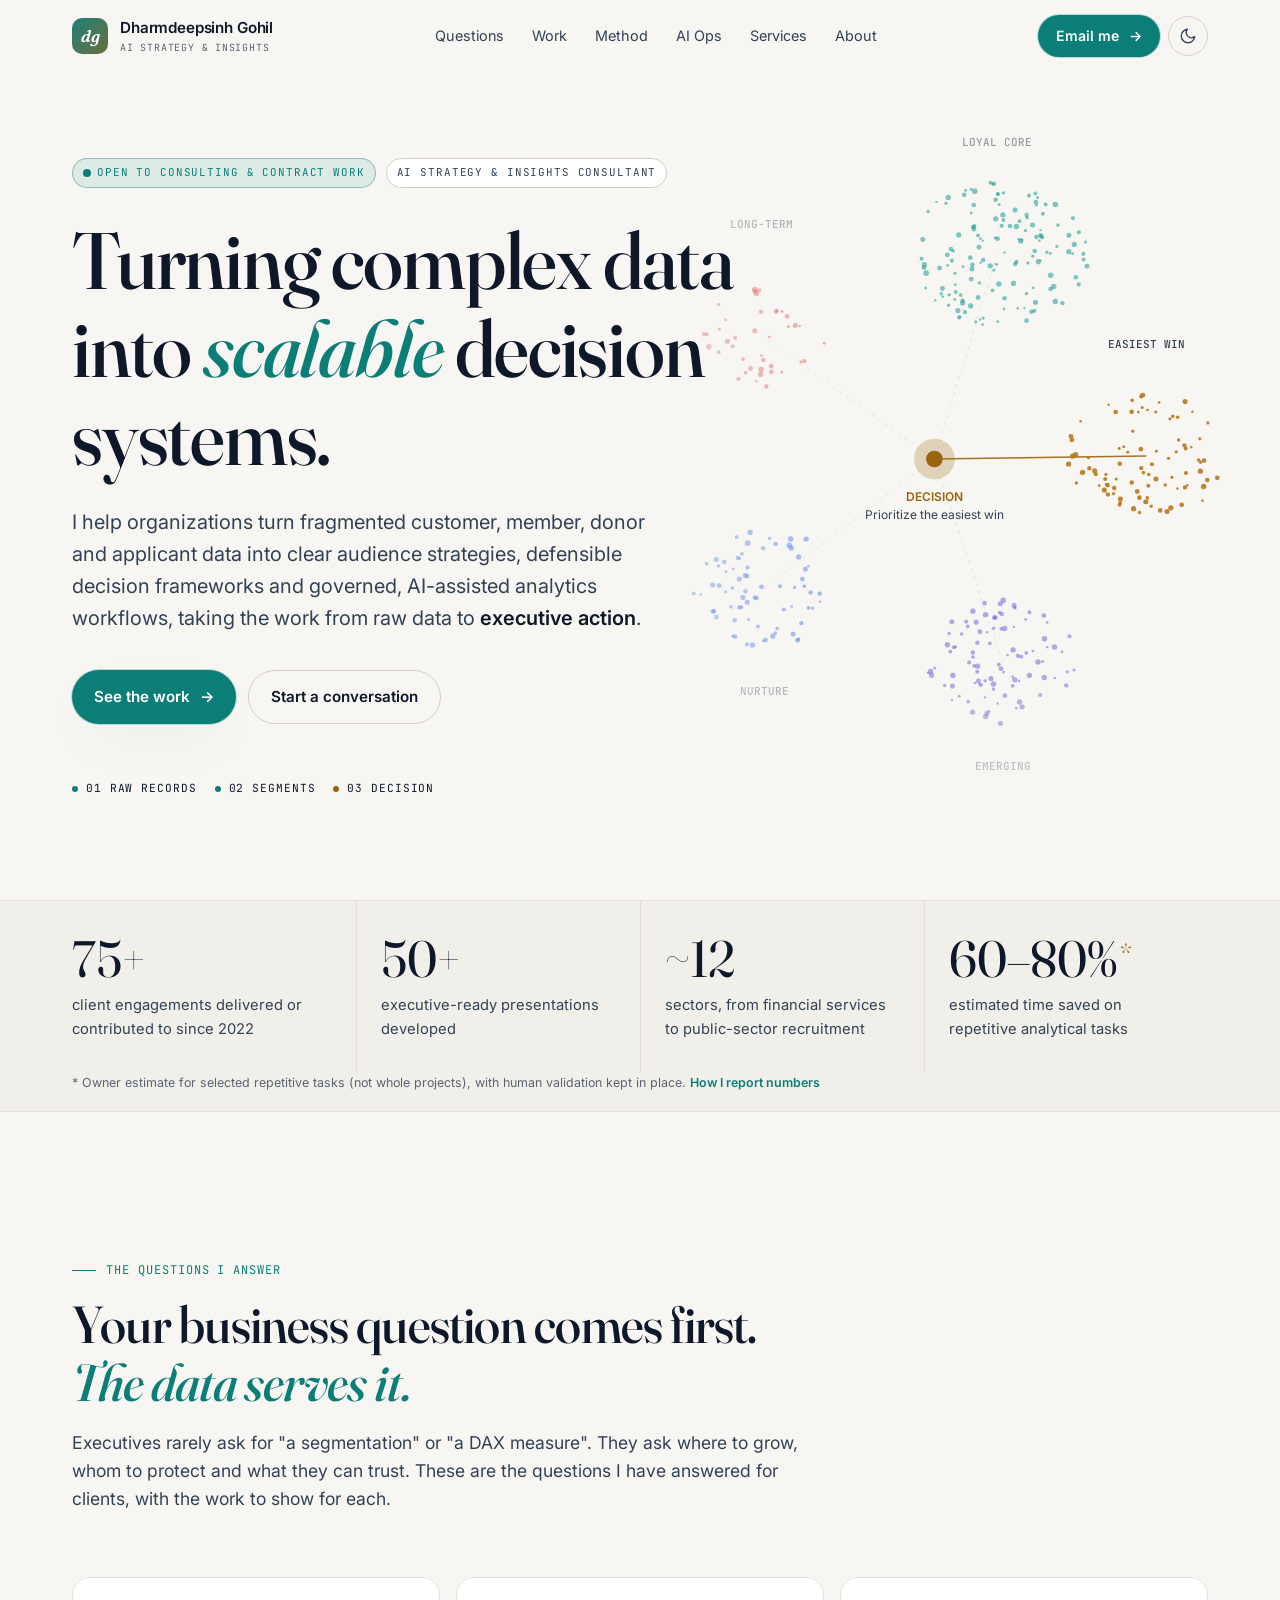
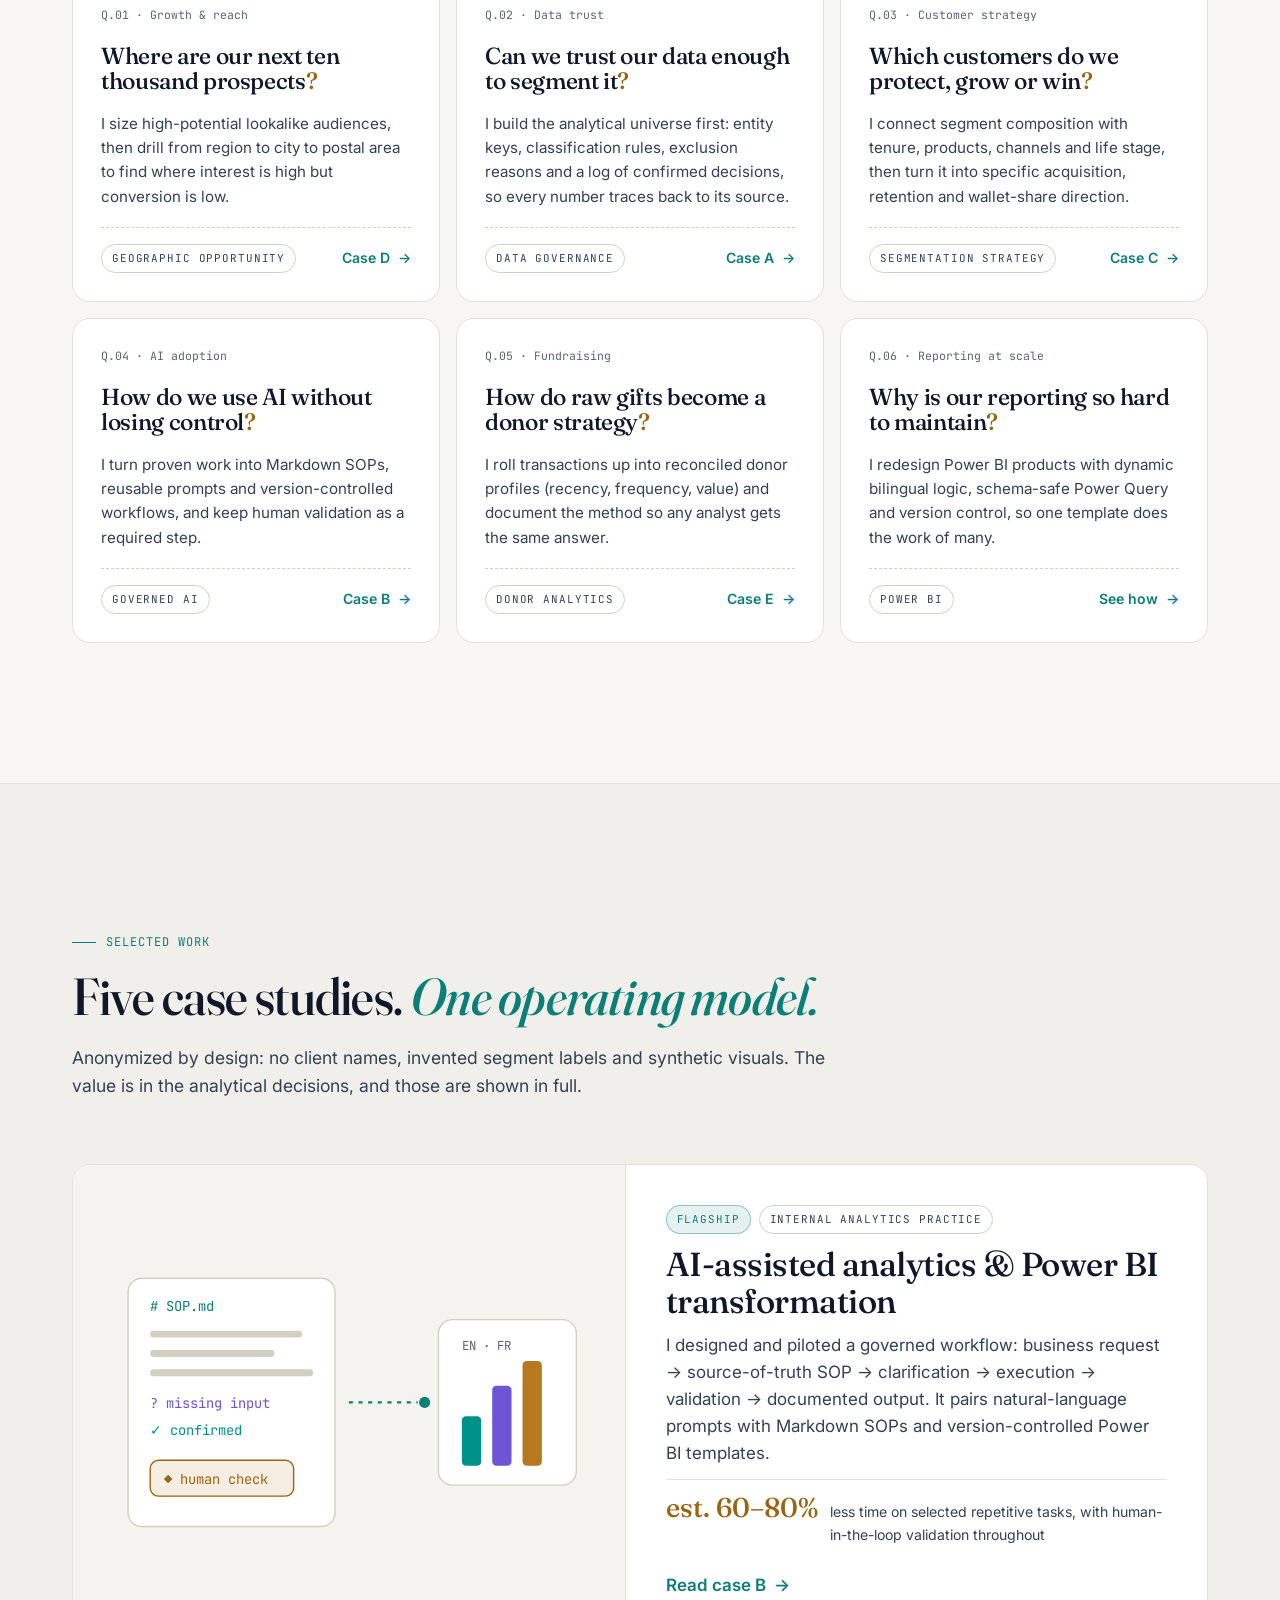
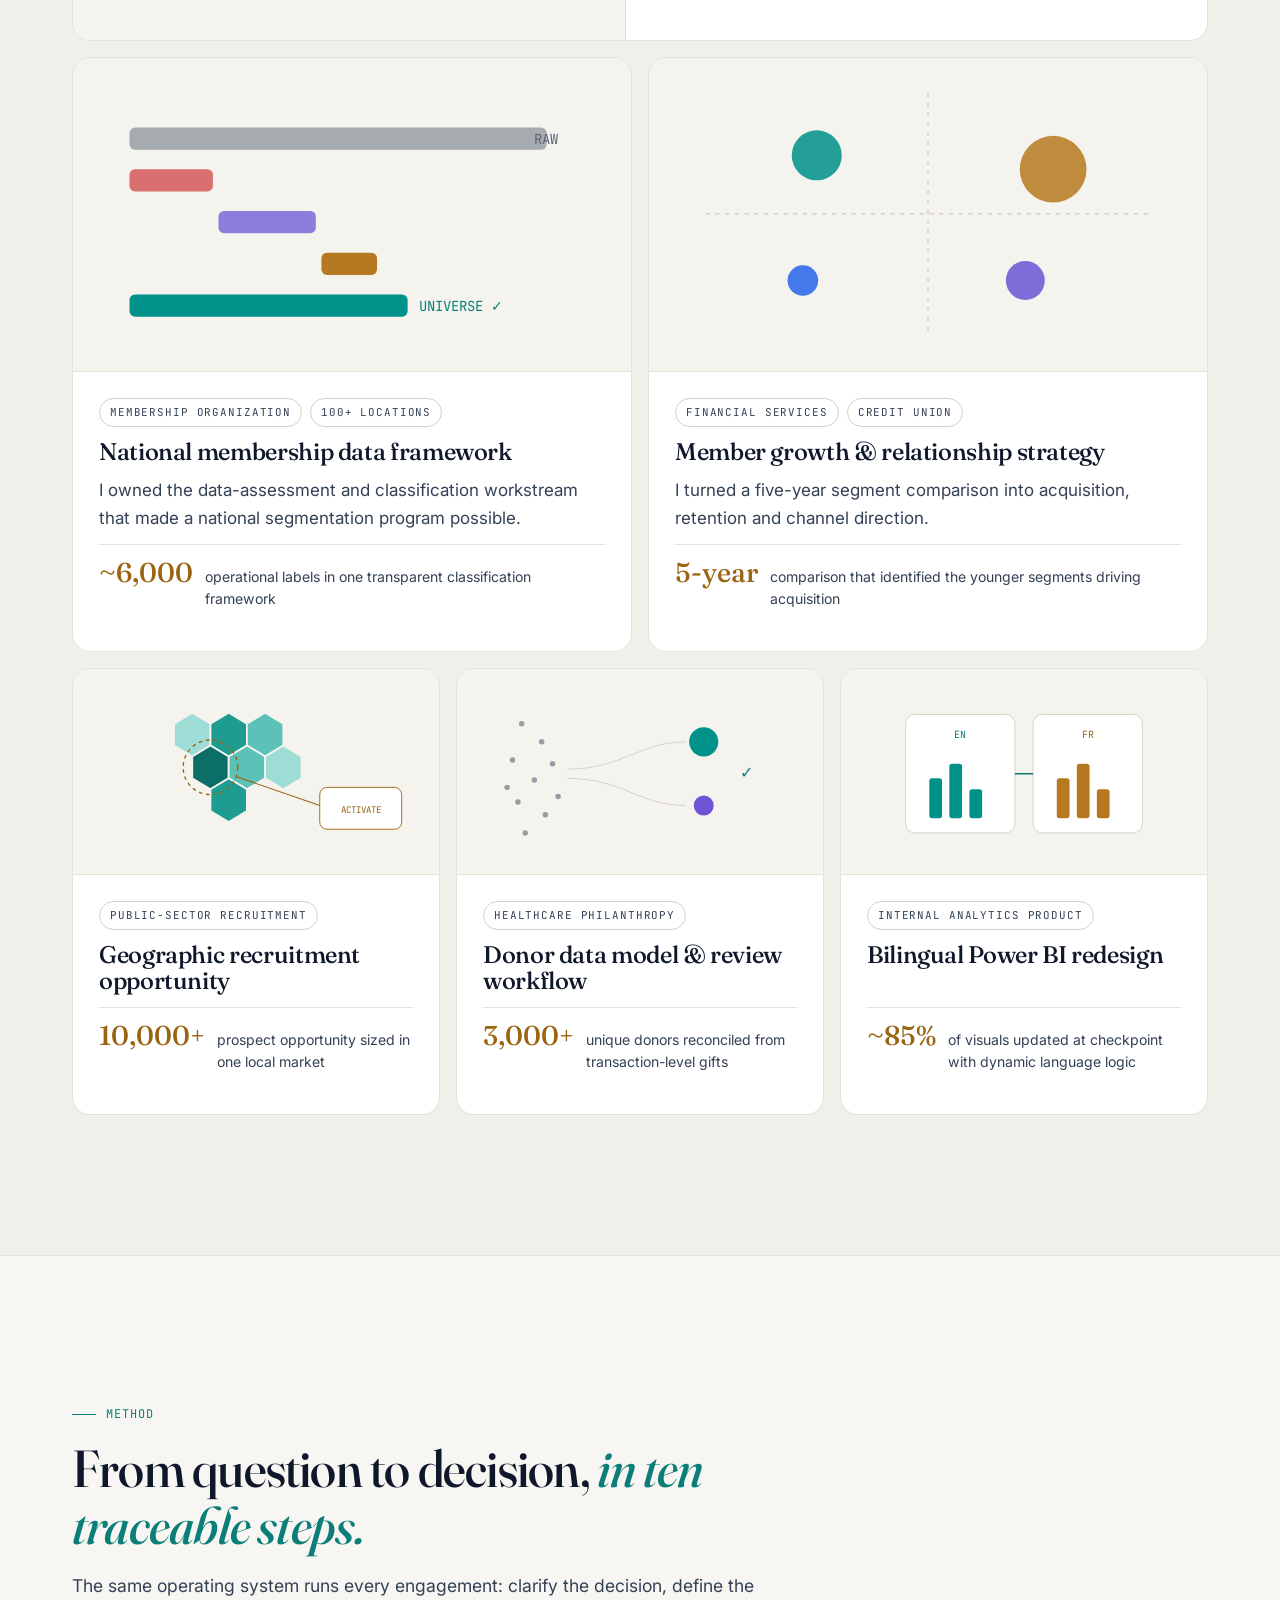
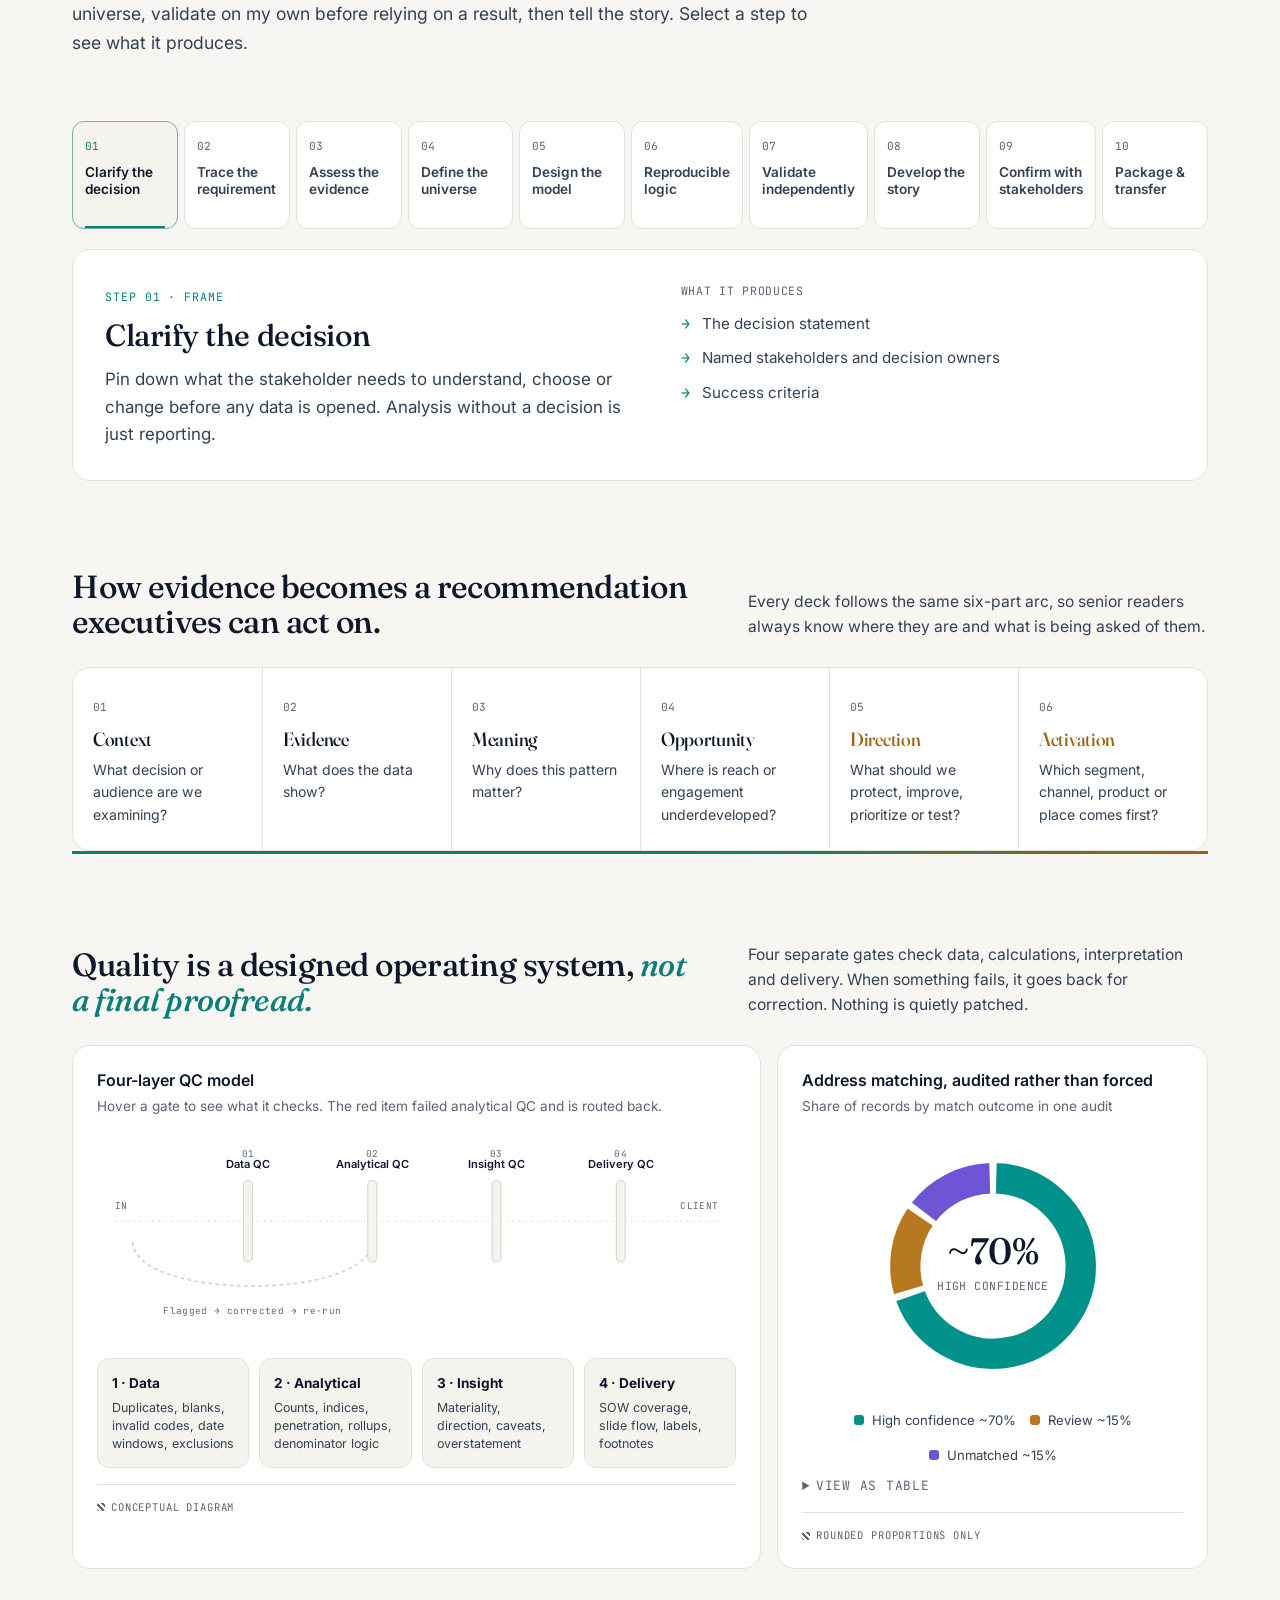
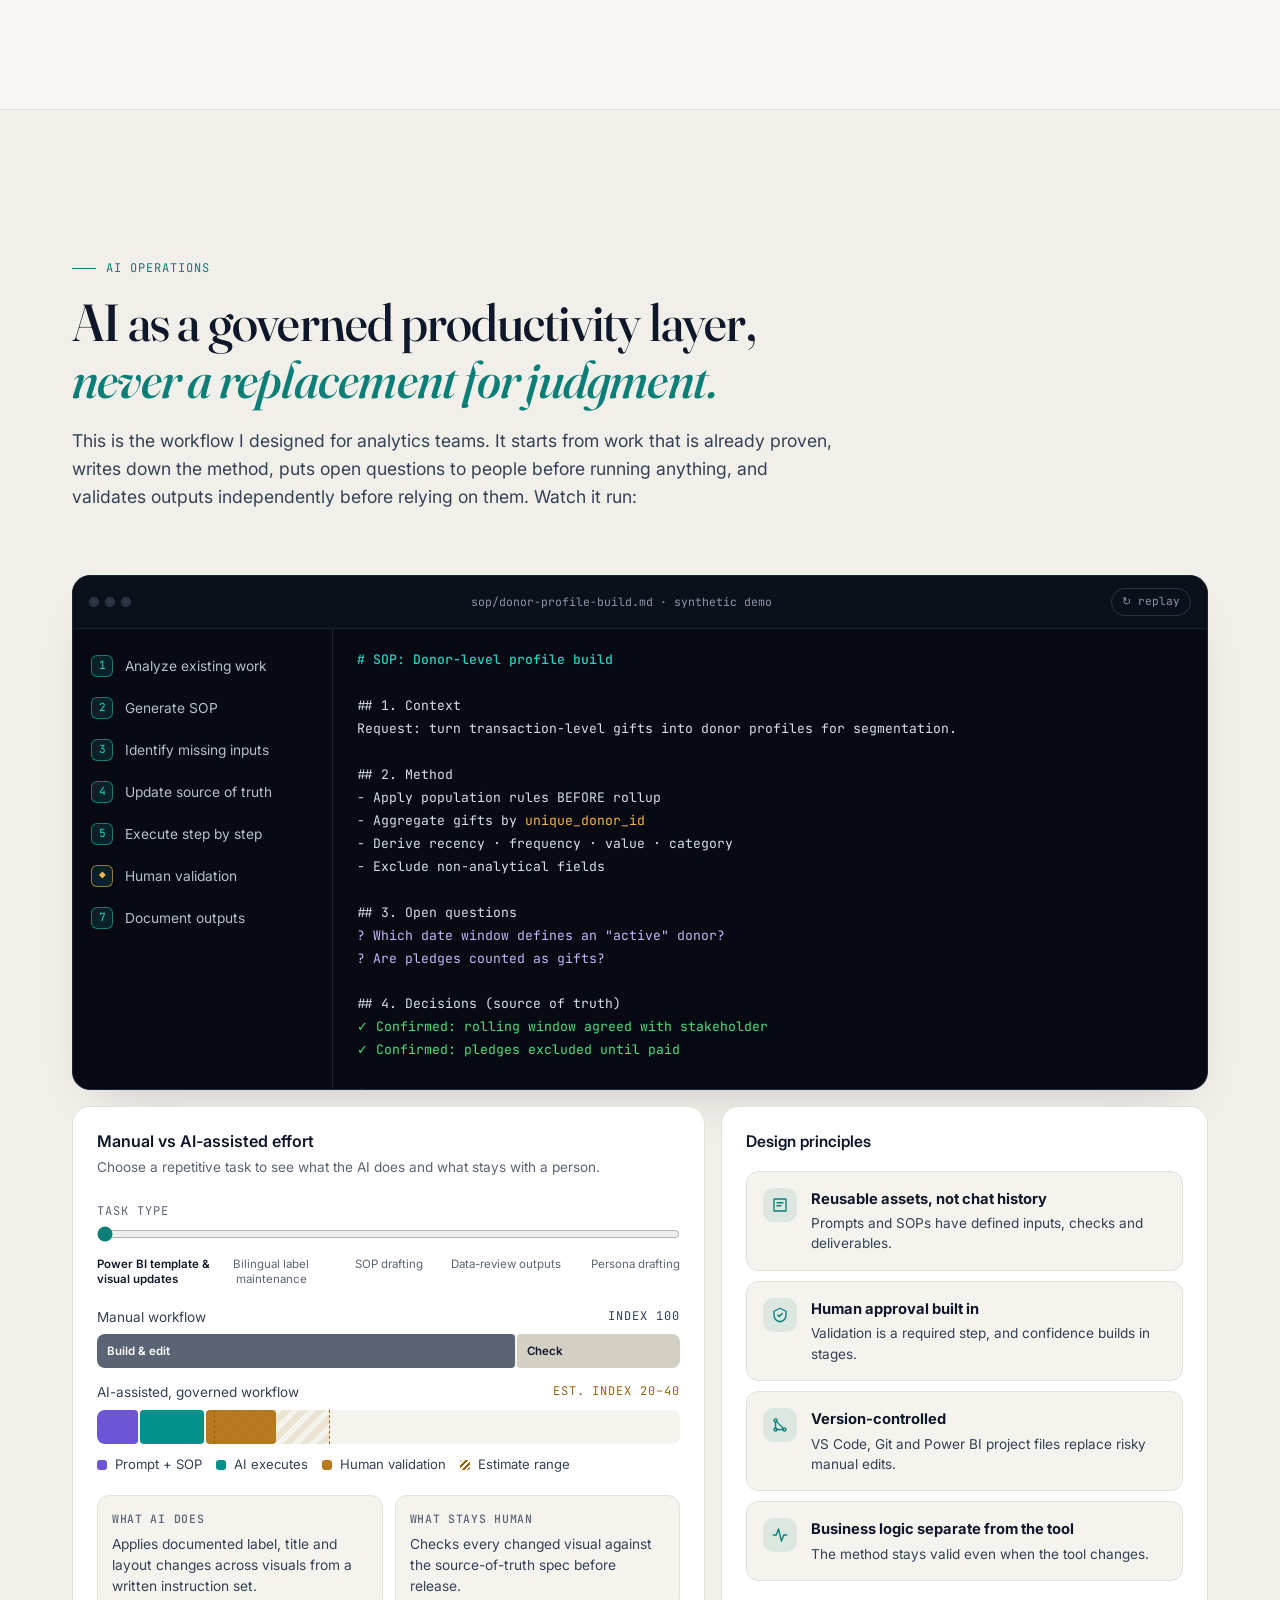
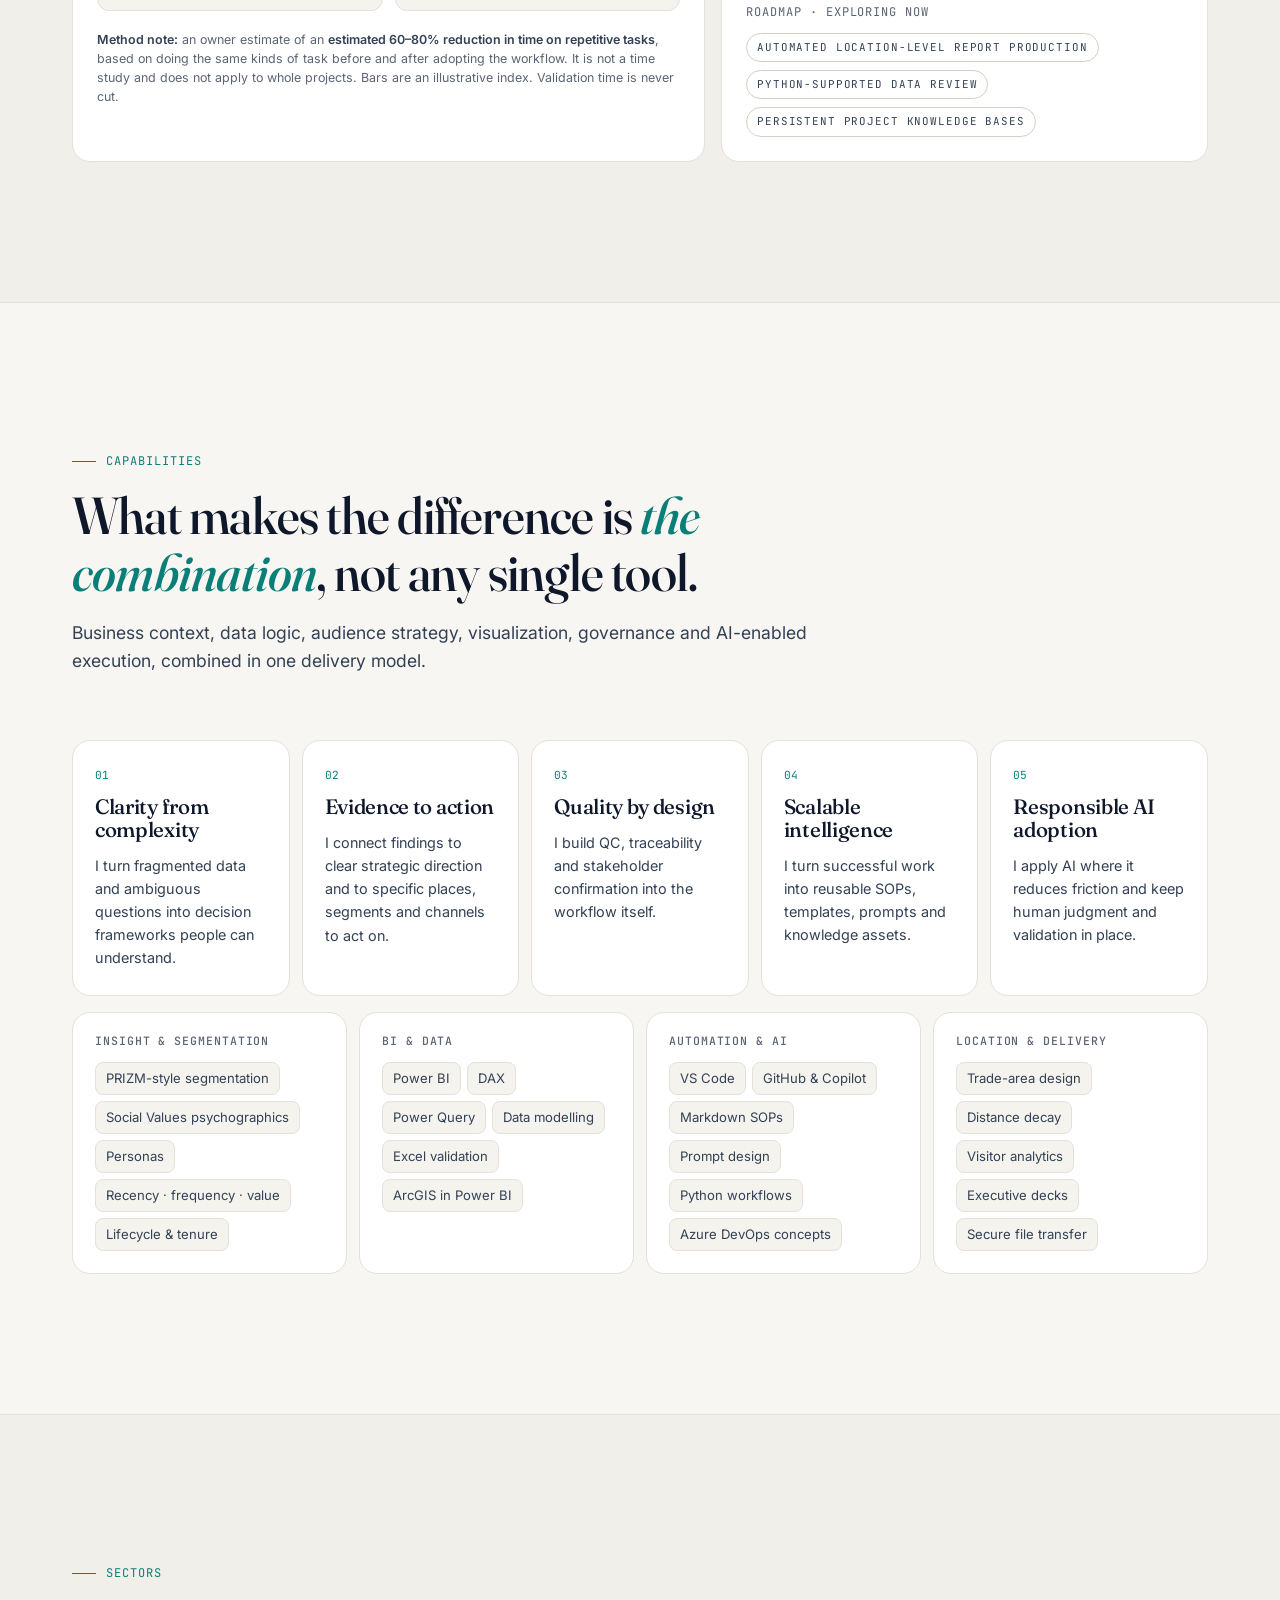
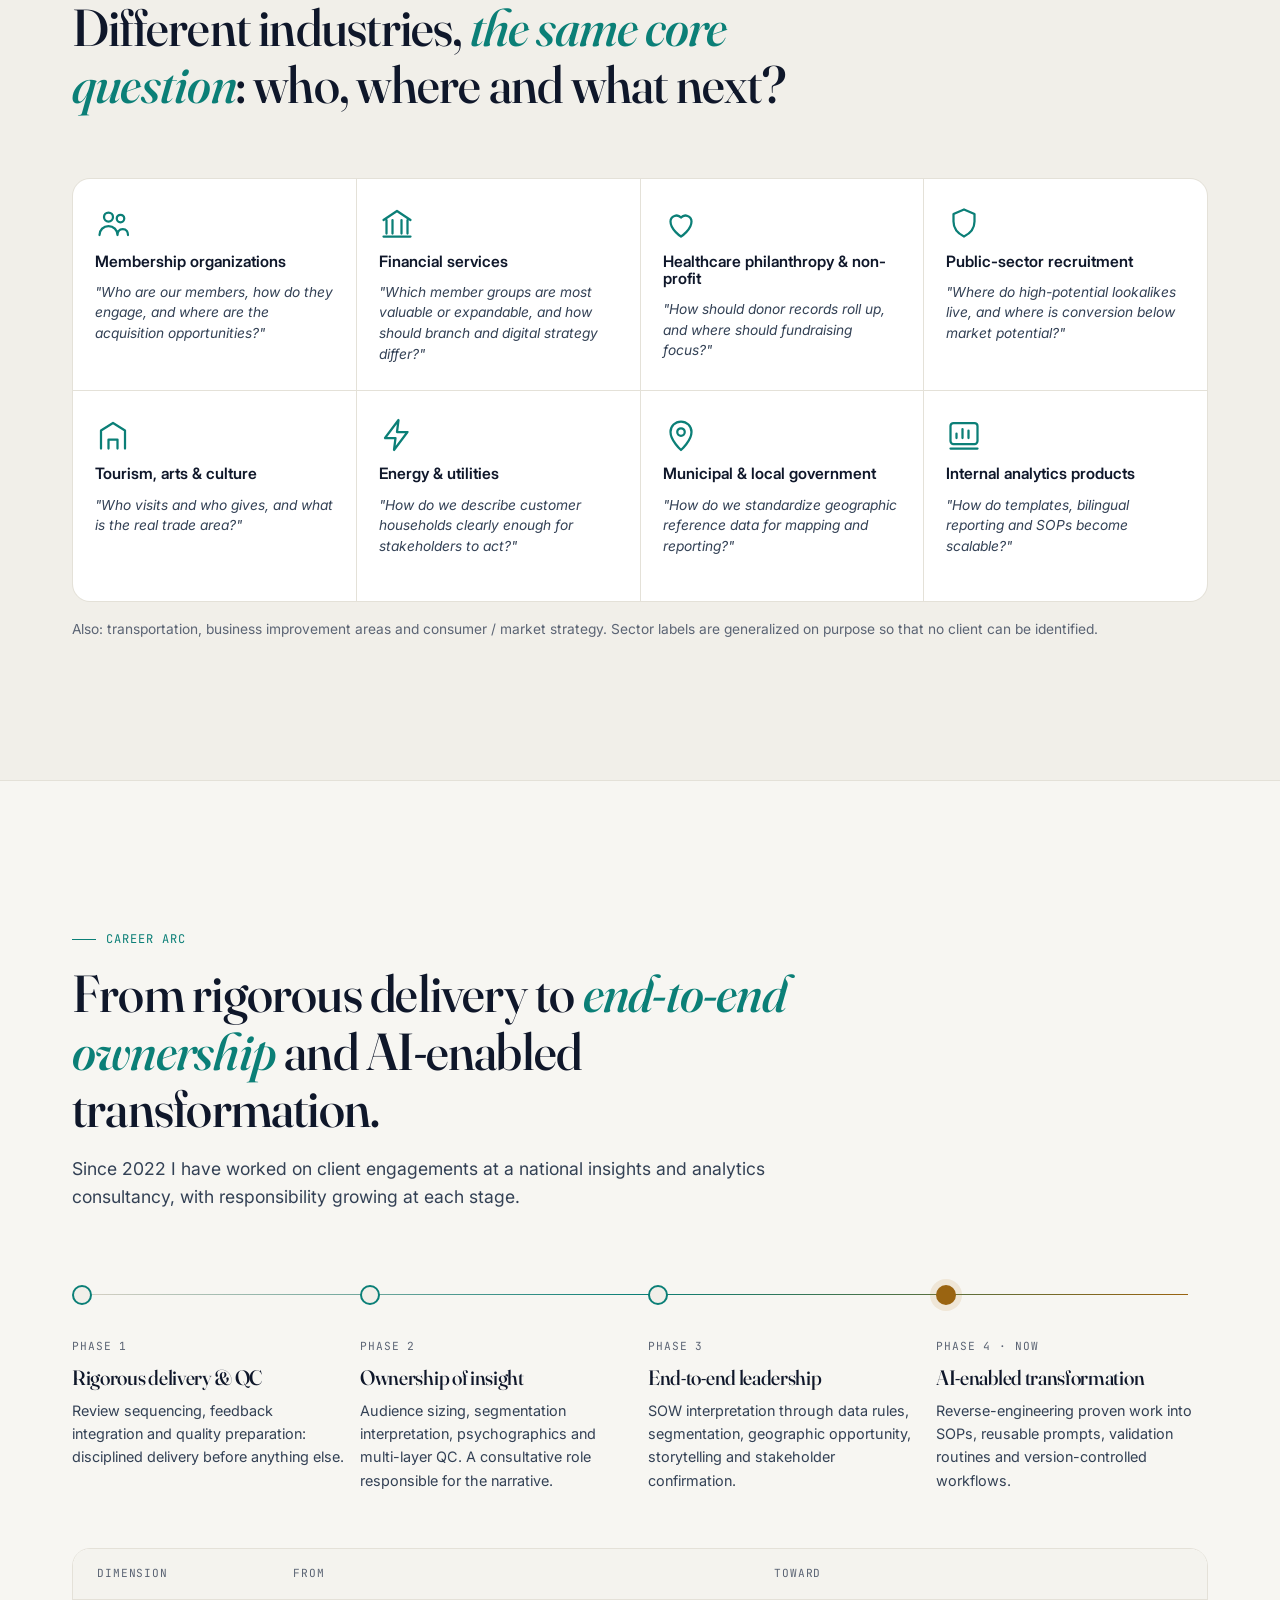
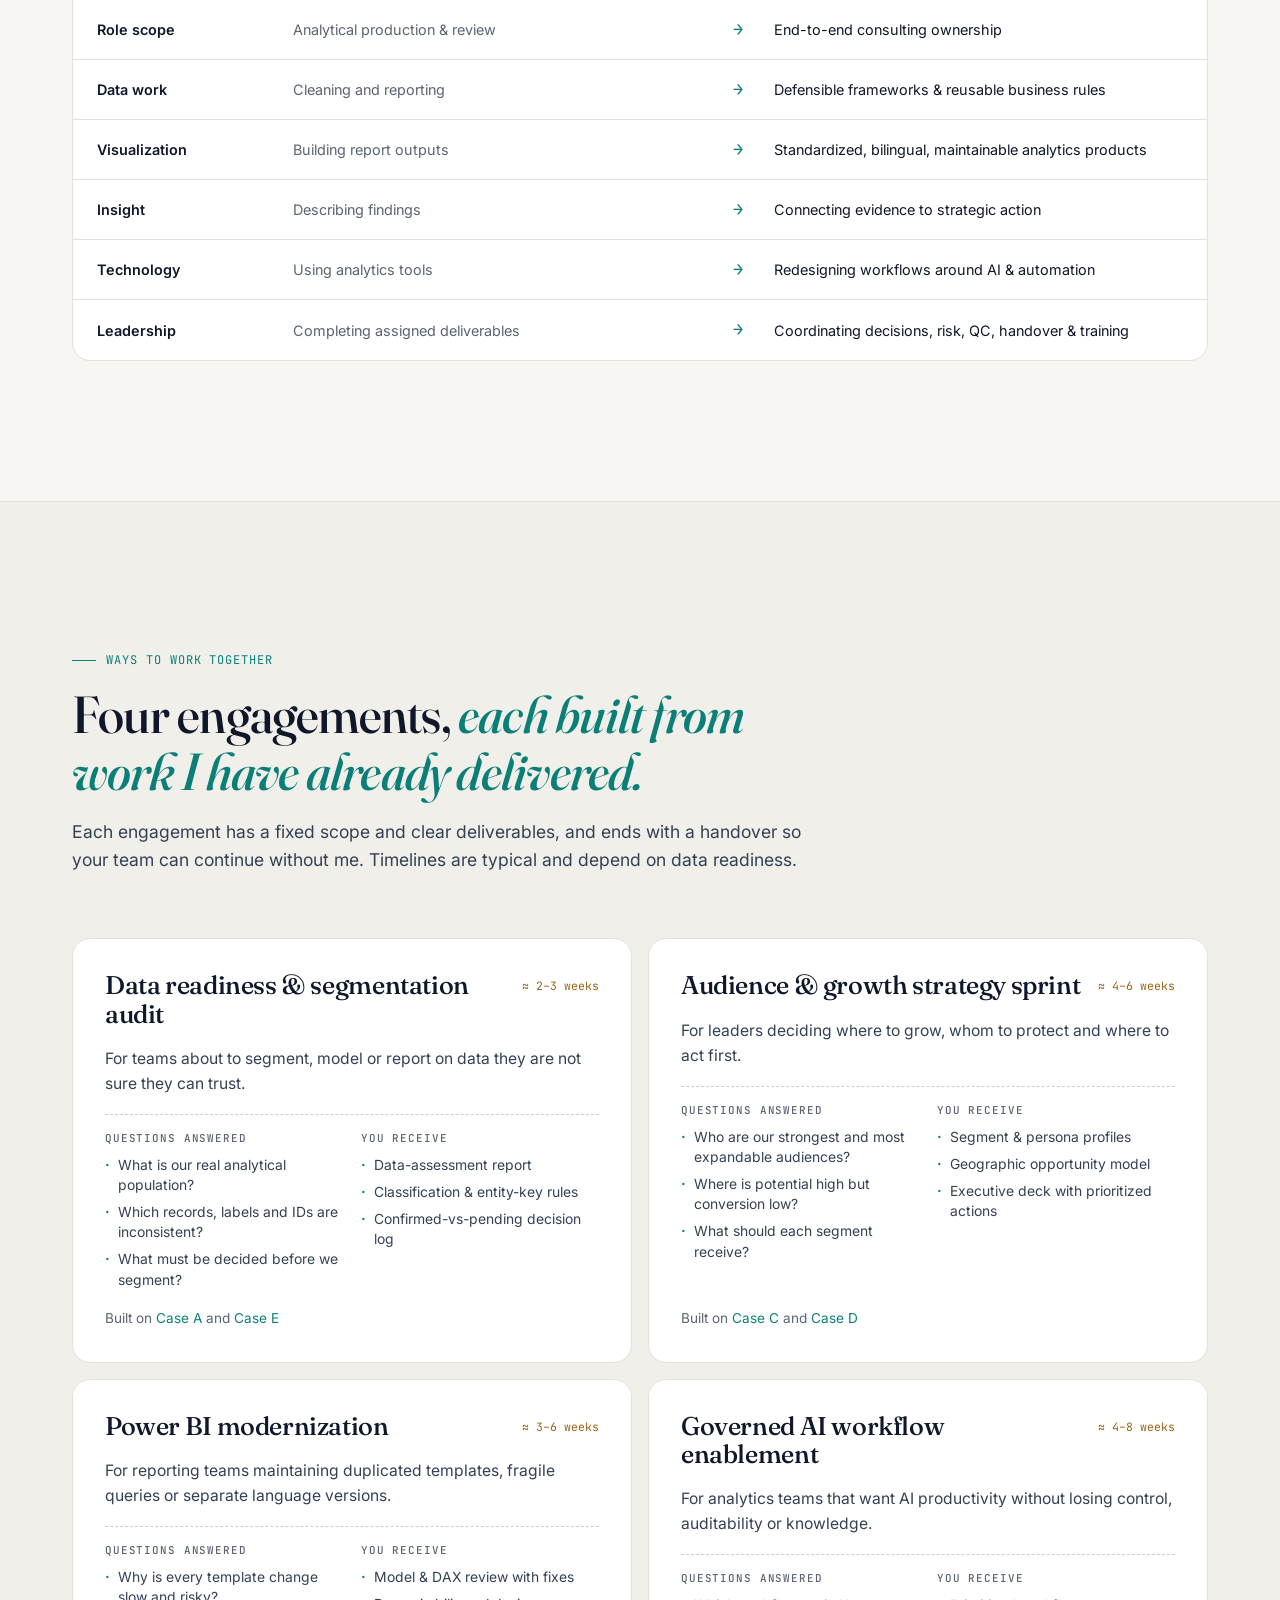
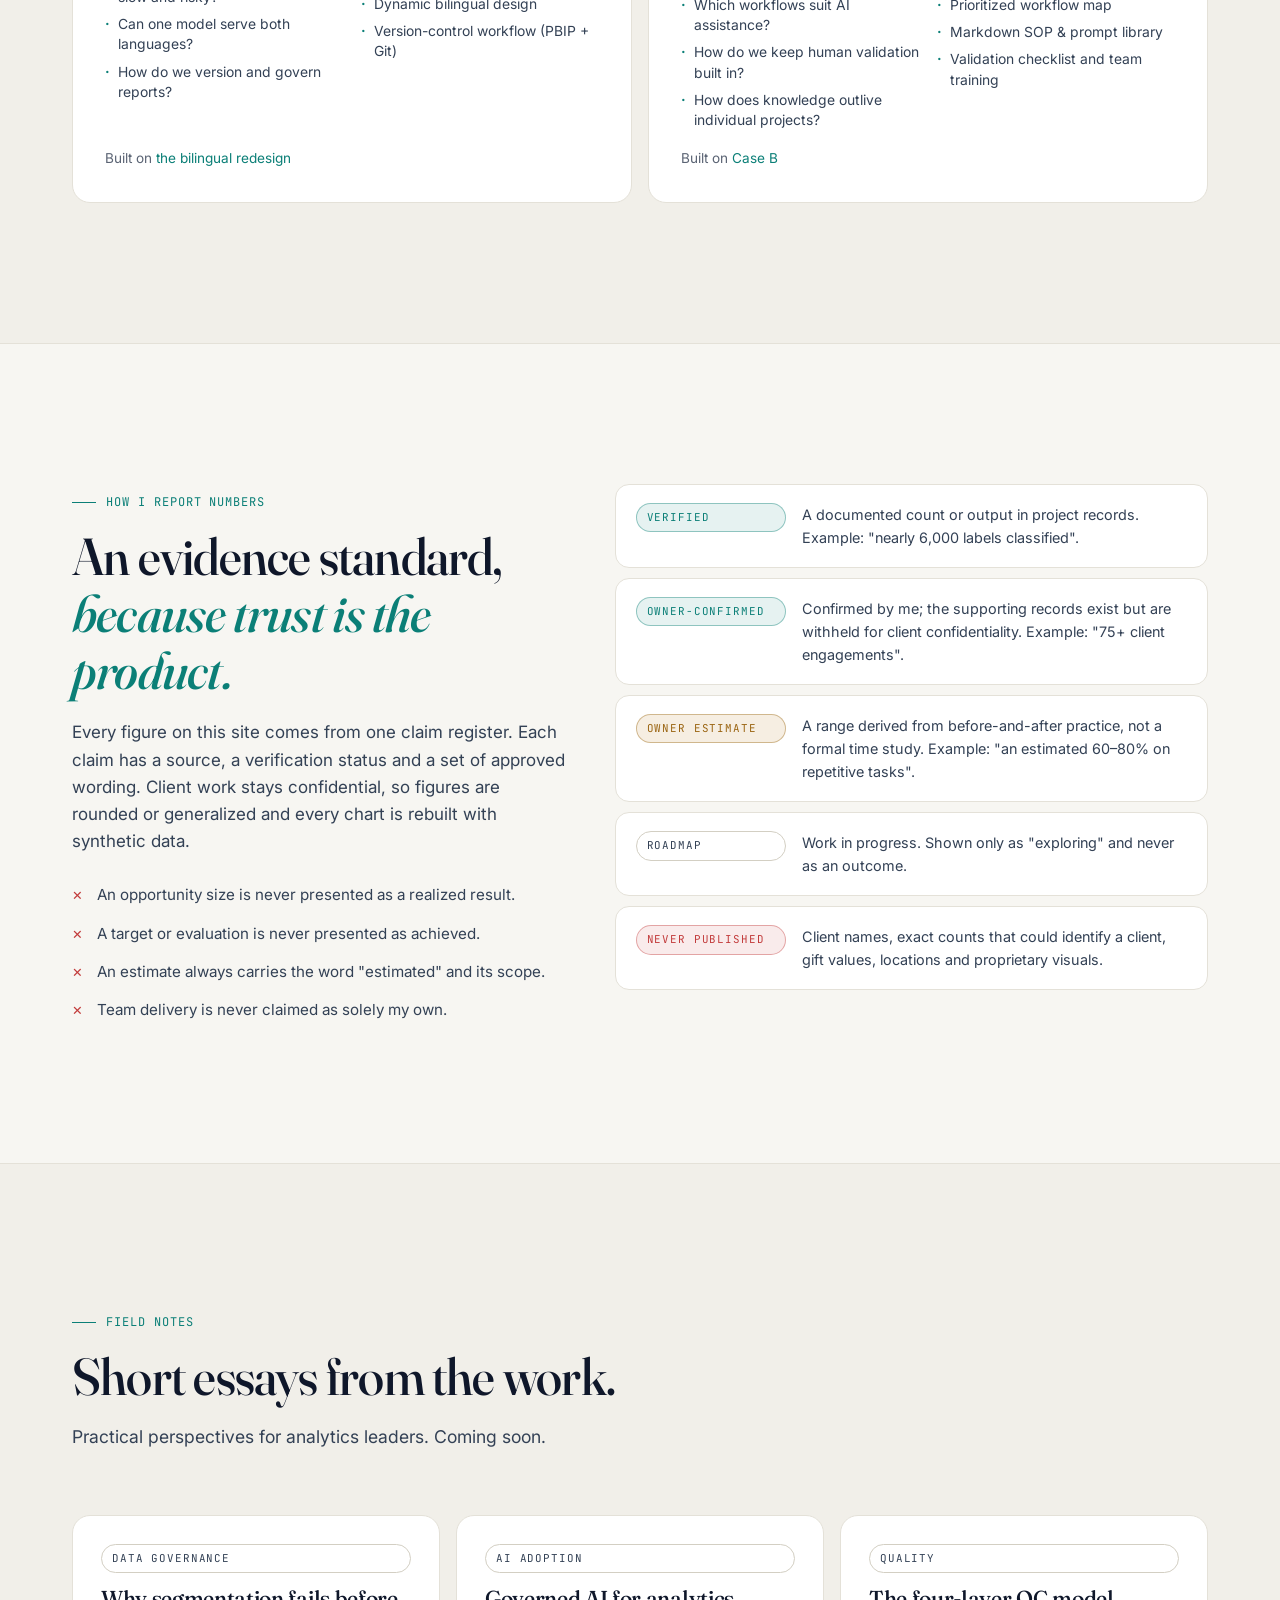
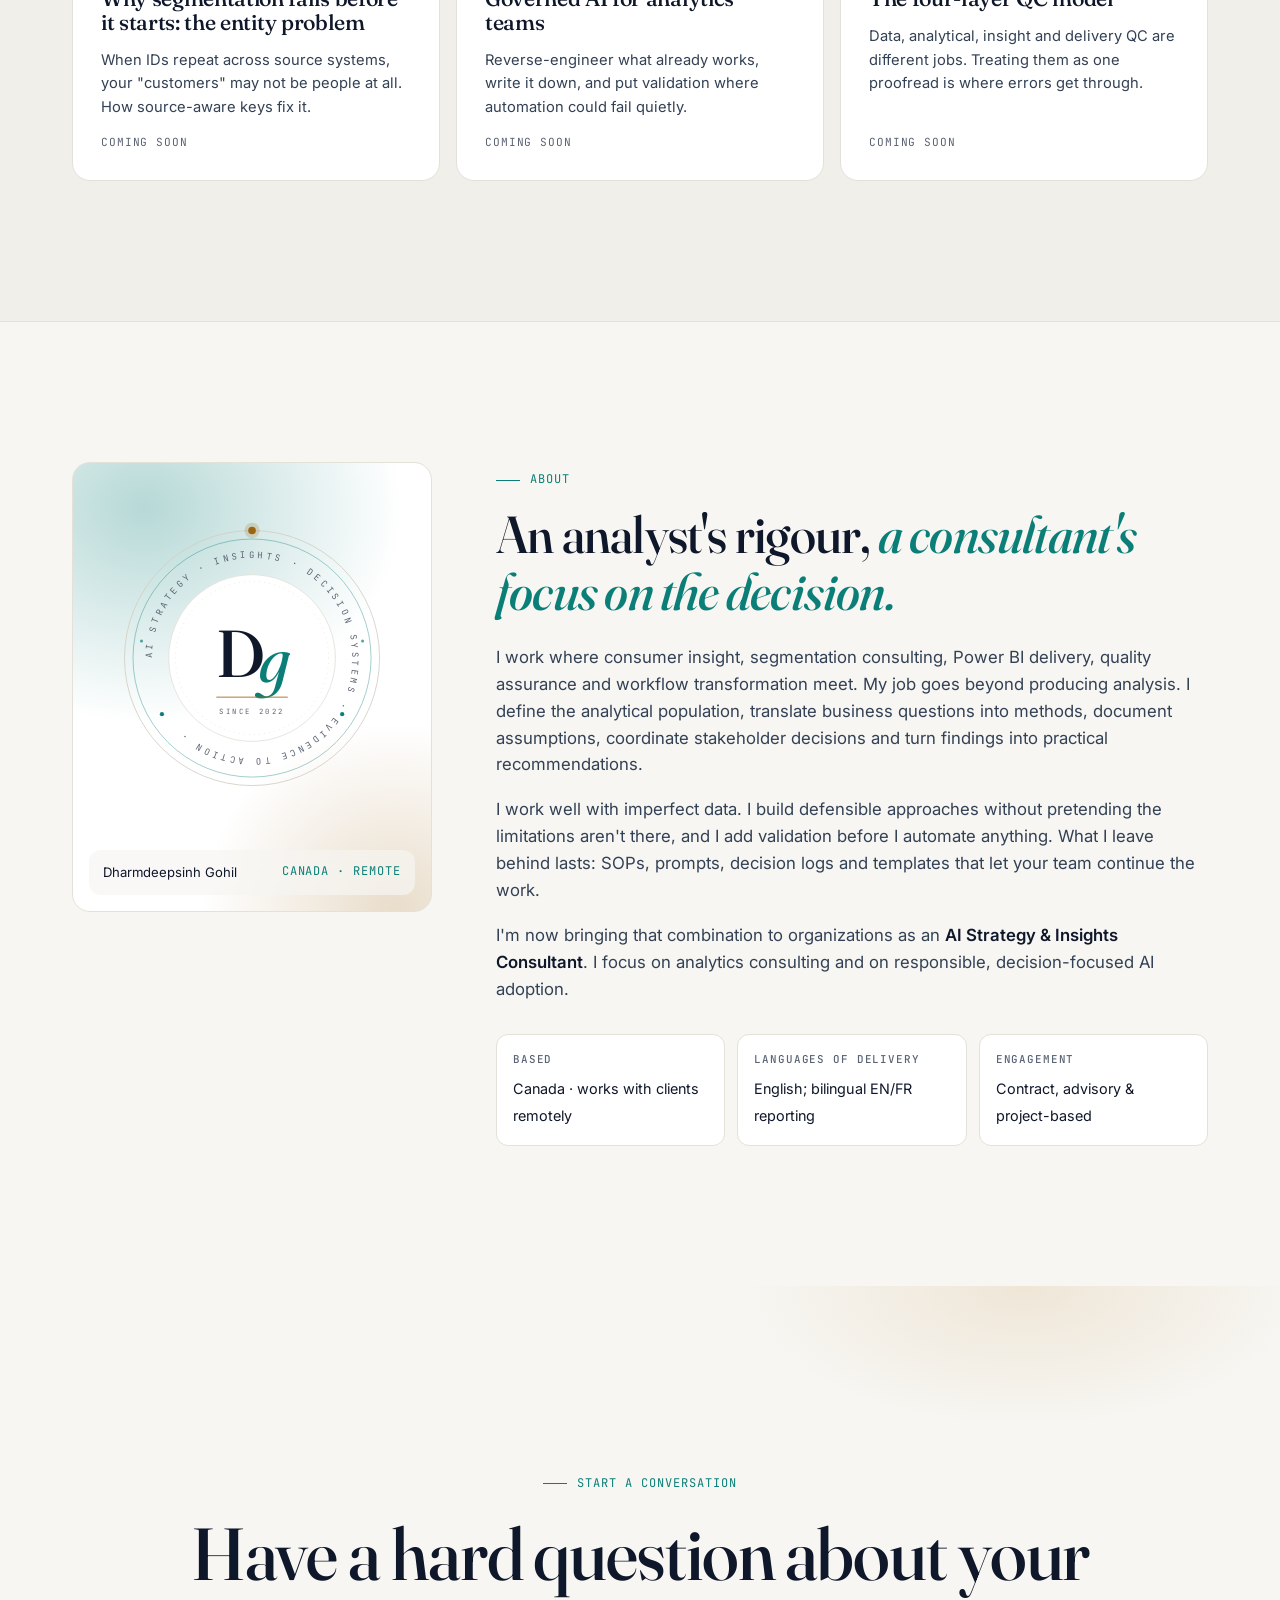
==== commit ca6395fd: "Add contact details and emblem placeholder for headshot - Set public email and LinkedIn URL in SITE_" ====
--- a/index.html
+++ b/index.html
@@ -31,6 +31,8 @@
       "name": "Dharmdeepsinh Gohil",
       "jobTitle": "AI Strategy & Insights Consultant",
       "url": "https://www.dharmdeepsinh-gohil.com/",
+      "email": "mailto:connect.dharmdeepsinh.gohil@gmail.com",
+      "sameAs": ["https://www.linkedin.com/in/dharmdeepsinh"],
       "knowsAbout": ["Customer segmentation", "Audience strategy", "Power BI", "DAX", "Data governance", "AI-assisted analytics workflows", "Geographic opportunity analysis", "Executive storytelling"]
     },
     {
@@ -625,8 +627,29 @@
 <section class="section" id="about">
   <div class="container about">
     <figure class="portrait reveal">
-      <!-- Replace with: <img src="assets/img/headshot.jpg" alt="Dharmdeepsinh Gohil"> -->
-      <span class="mono-mark" aria-hidden="true">dg</span>
+      <!-- Emblem placeholder. To use a photo instead: <img src="assets/img/headshot.jpg" alt="Dharmdeepsinh Gohil"> -->
+      <svg class="emblem" viewBox="0 0 320 320" role="img" aria-label="Dharmdeepsinh Gohil monogram emblem">
+        <defs><path id="emblemRing" d="M160 160 m-118 0 a118 118 0 1 1 236 0 a118 118 0 1 1 -236 0"/></defs>
+        <circle cx="160" cy="160" r="150" fill="none" stroke="var(--line-strong)" stroke-width="1"/>
+        <circle cx="160" cy="160" r="140" fill="none" stroke="var(--signal)" stroke-width="0.8" opacity=".55"/>
+        <g class="emblem-ring">
+          <text font-family="JetBrains Mono, monospace" font-size="10.5" letter-spacing="4.2" fill="var(--muted)">
+            <textPath href="#emblemRing">AI STRATEGY · INSIGHTS · DECISION SYSTEMS · EVIDENCE TO ACTION ·</textPath>
+          </text>
+        </g>
+        <circle cx="160" cy="160" r="98" fill="var(--surface)" stroke="var(--line)" stroke-width="1"/>
+        <circle cx="160" cy="160" r="90" fill="none" stroke="var(--line-strong)" stroke-width="0.6" stroke-dasharray="1 5"/>
+        <text x="146" y="182" text-anchor="middle" font-family="Fraunces, Georgia, serif" font-size="78" font-weight="500" fill="var(--text)">D</text>
+        <text x="186" y="188" text-anchor="middle" font-family="Fraunces, Georgia, serif" font-style="italic" font-size="78" font-weight="400" fill="var(--signal)">g</text>
+        <line x1="118" y1="206" x2="202" y2="206" stroke="var(--decision)" stroke-width="1"/>
+        <text x="160" y="226" text-anchor="middle" font-family="JetBrains Mono, monospace" font-size="8.5" letter-spacing="3" fill="var(--muted)">SINCE 2022</text>
+        <circle cx="160" cy="10" r="4.5" fill="var(--decision)"/>
+        <circle cx="160" cy="10" r="9" fill="var(--decision)" opacity=".2"/>
+        <circle cx="266" cy="226" r="2.5" fill="var(--signal)"/>
+        <circle cx="54" cy="226" r="2.5" fill="var(--signal)"/>
+        <circle cx="30" cy="140" r="1.8" fill="var(--signal)" opacity=".7"/>
+        <circle cx="290" cy="140" r="1.8" fill="var(--signal)" opacity=".7"/>
+      </svg>
       <figcaption><span>Dharmdeepsinh Gohil</span><span class="mono" style="color:var(--signal)">Canada · Remote</span></figcaption>
     </figure>
     <div class="about-text reveal reveal-d1">
@@ -660,7 +683,7 @@
       <a class="btn btn-primary" data-email href="#">Email me <span class="arrow">→</span></a>
       <a class="btn btn-ghost" data-linkedin href="#">Connect on LinkedIn</a>
     </div>
-    <a class="contact-email reveal" data-email data-email-text href="#">email</a>
+    <a class="contact-email reveal" data-email data-email-text href="mailto:connect.dharmdeepsinh.gohil@gmail.com">connect.dharmdeepsinh.gohil@gmail.com</a>
   </div>
 </section>
 
--- a/styles.css
+++ b/styles.css
@@ -784,3 +784,9 @@
   .viz-card { padding: 18px; }
   .rfm { min-width: 560px; }
 }
+
+/* about emblem (placeholder for a headshot) */
+.portrait .emblem { width: 76%; height: auto; overflow: visible; margin-bottom: 56px; }
+.portrait .emblem-ring { transform-origin: 160px 160px; animation: emblem-spin 90s linear infinite; }
+@keyframes emblem-spin { to { transform: rotate(360deg); } }
+@media (prefers-reduced-motion: reduce) { .portrait .emblem-ring { animation: none; } }
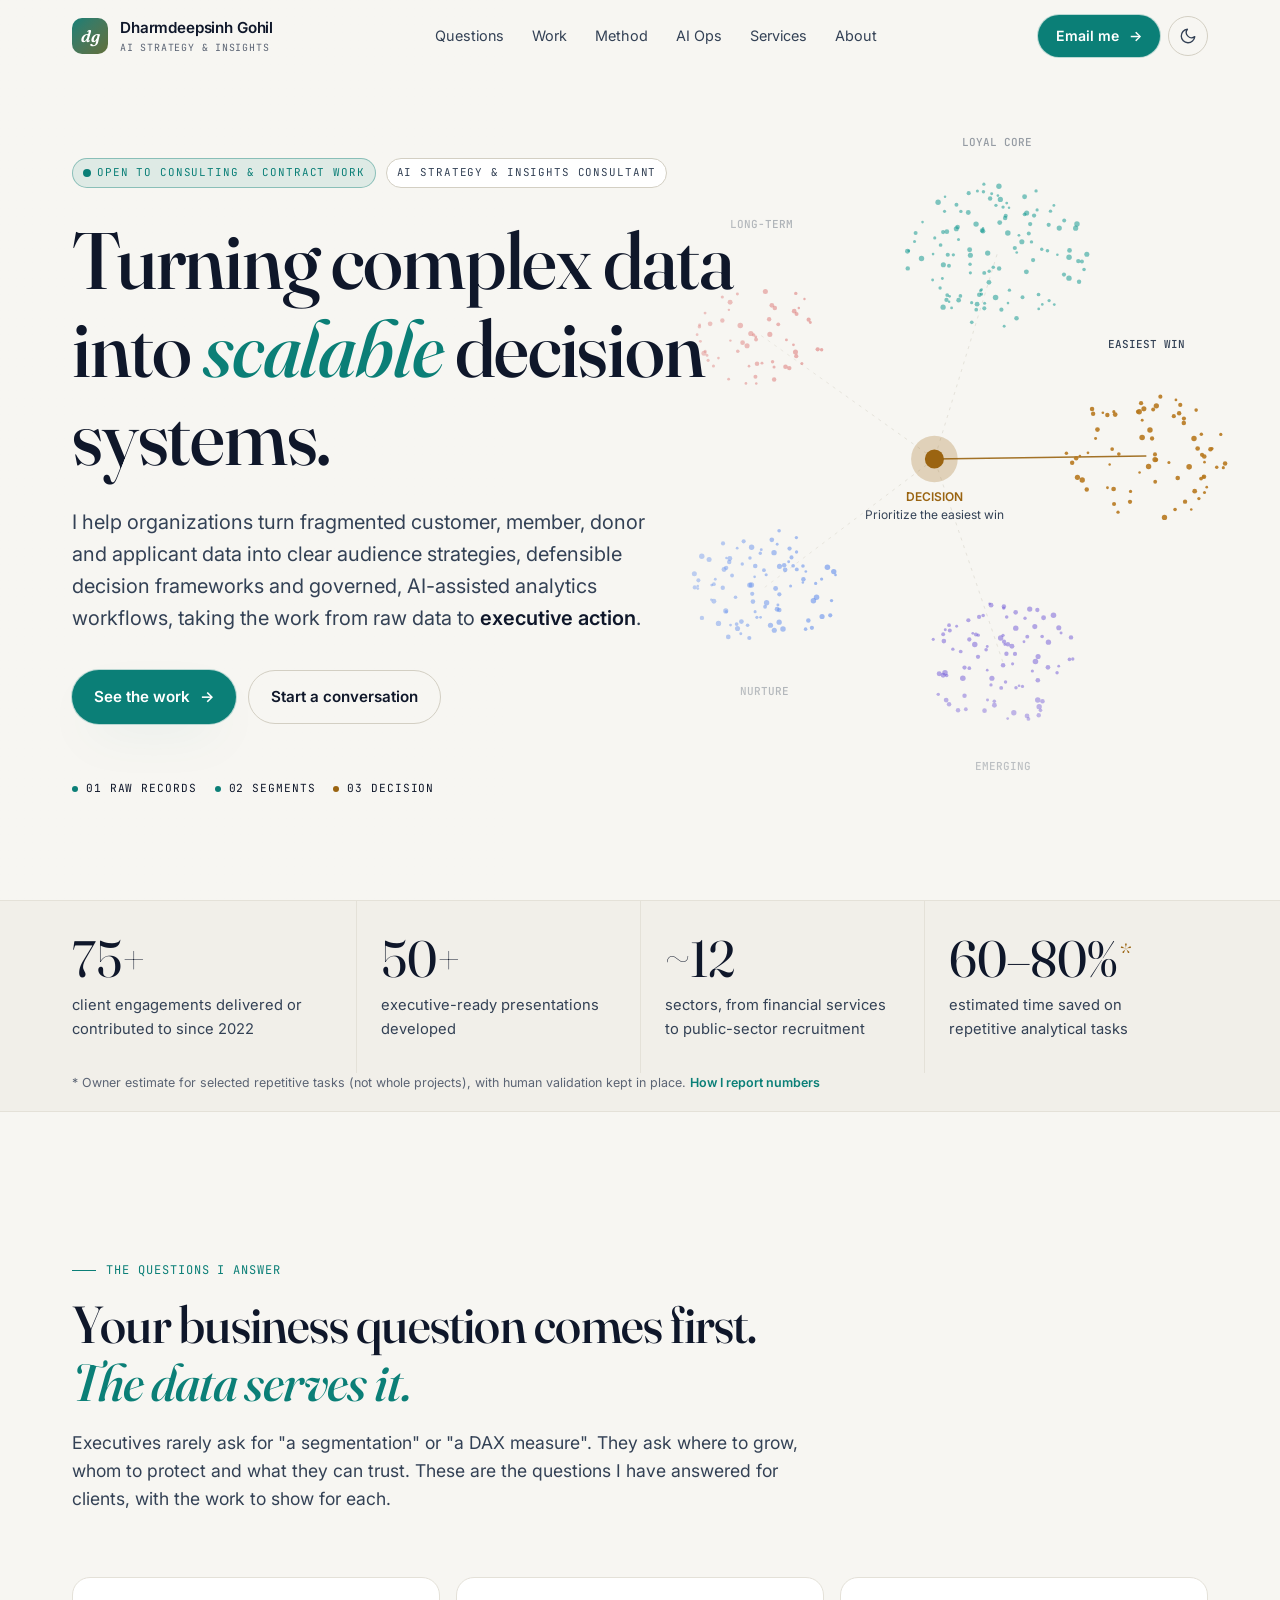
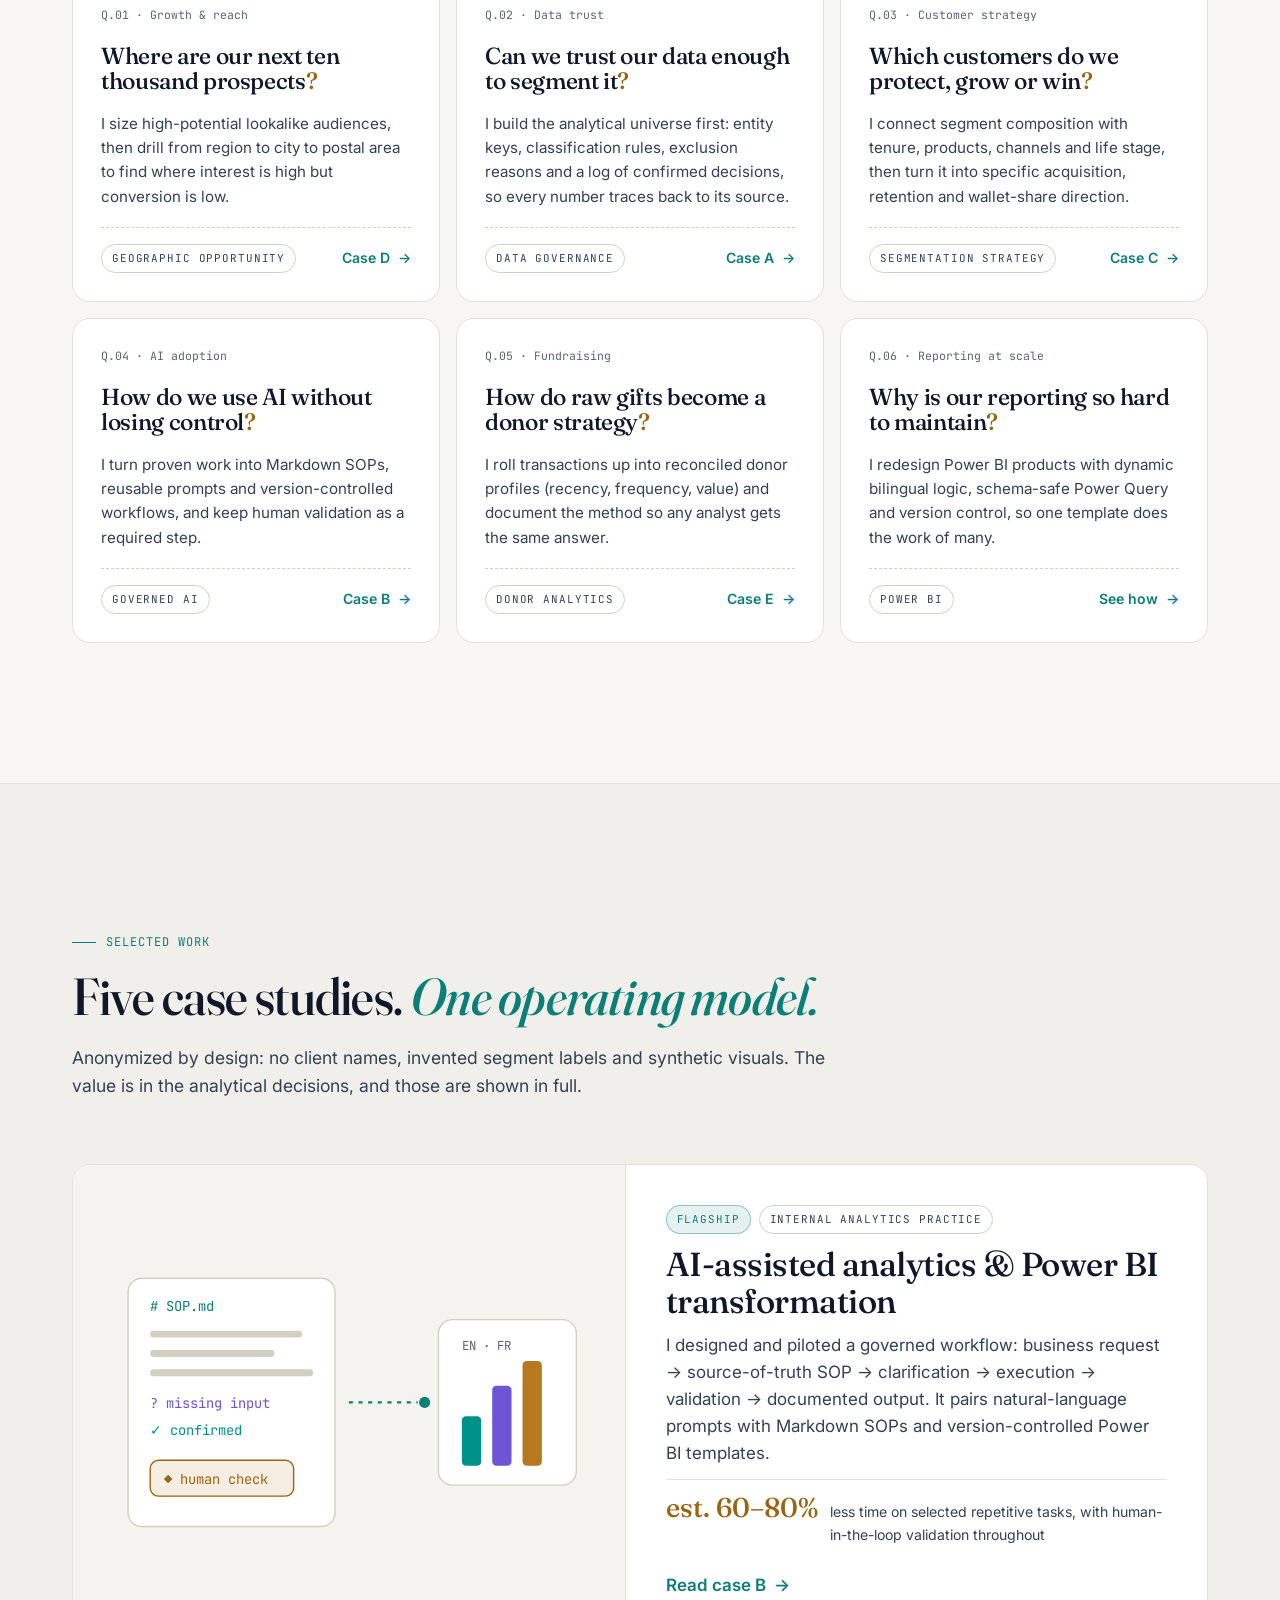
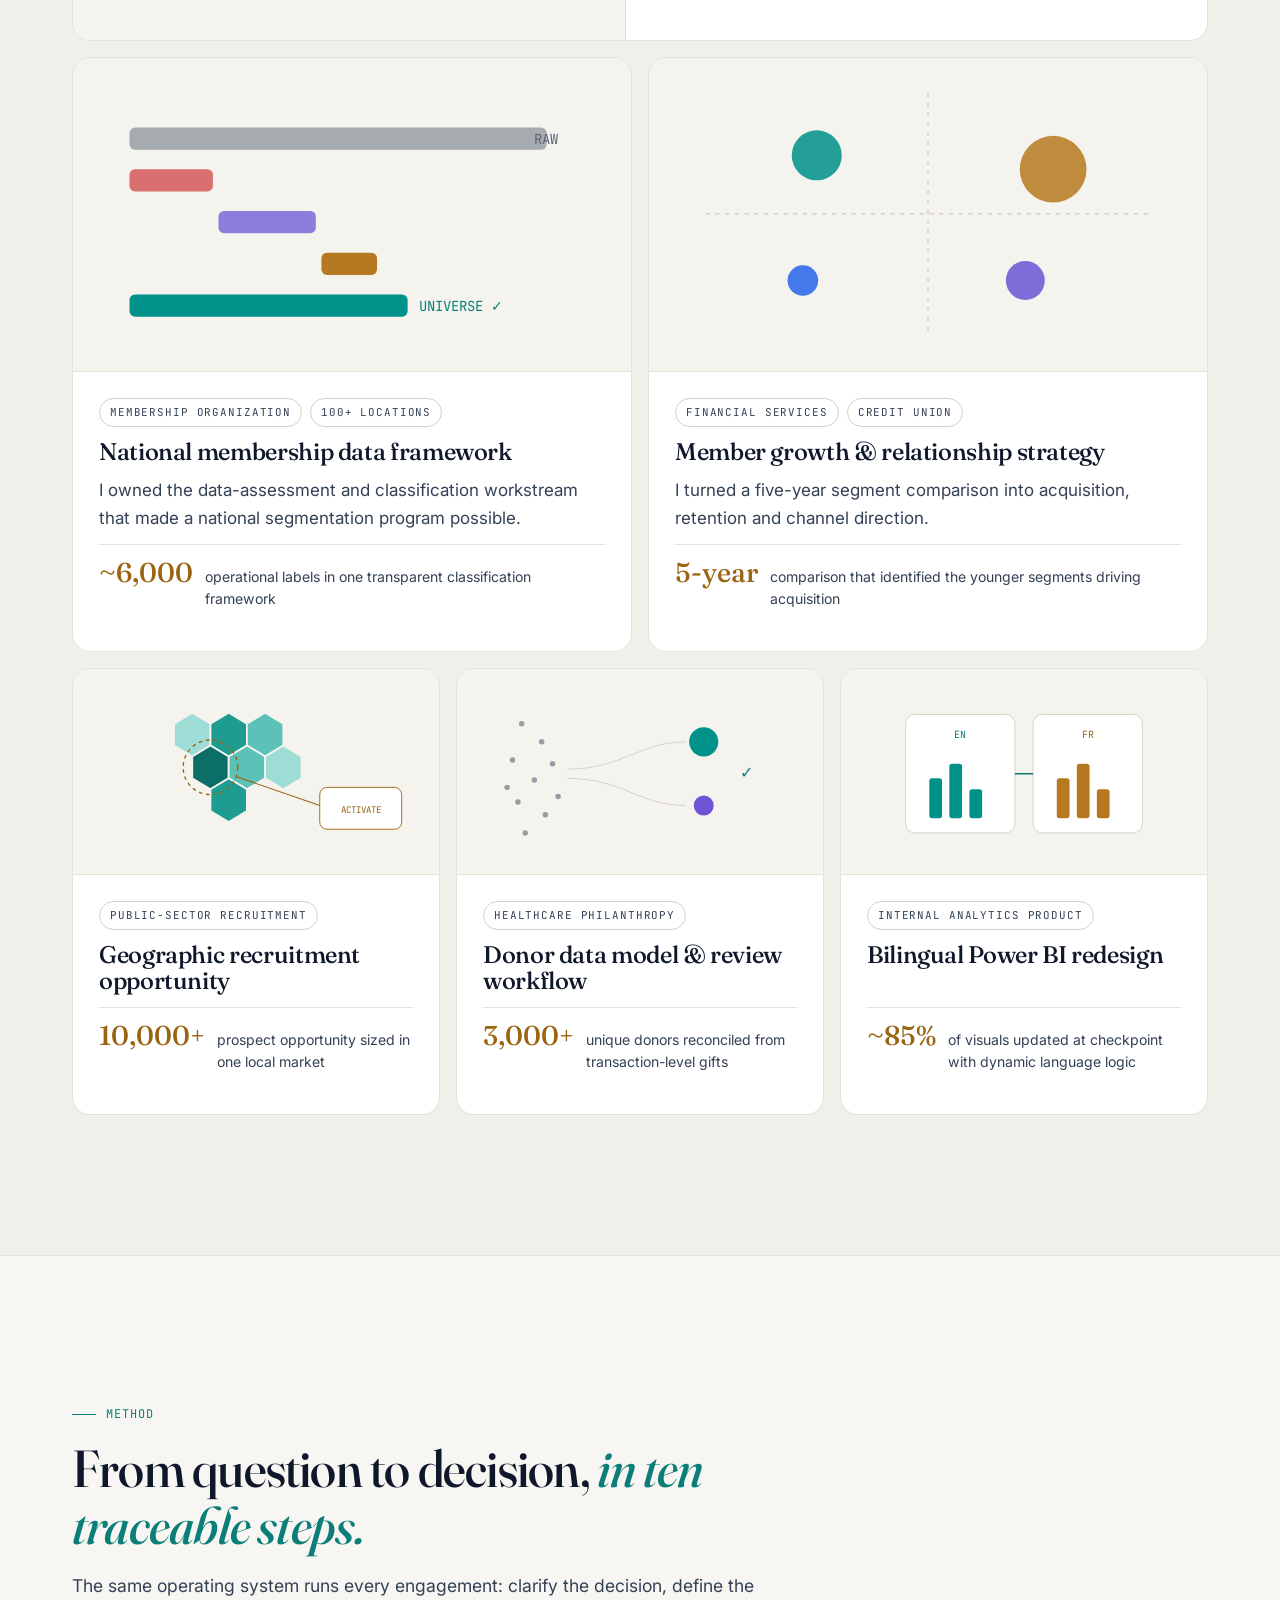
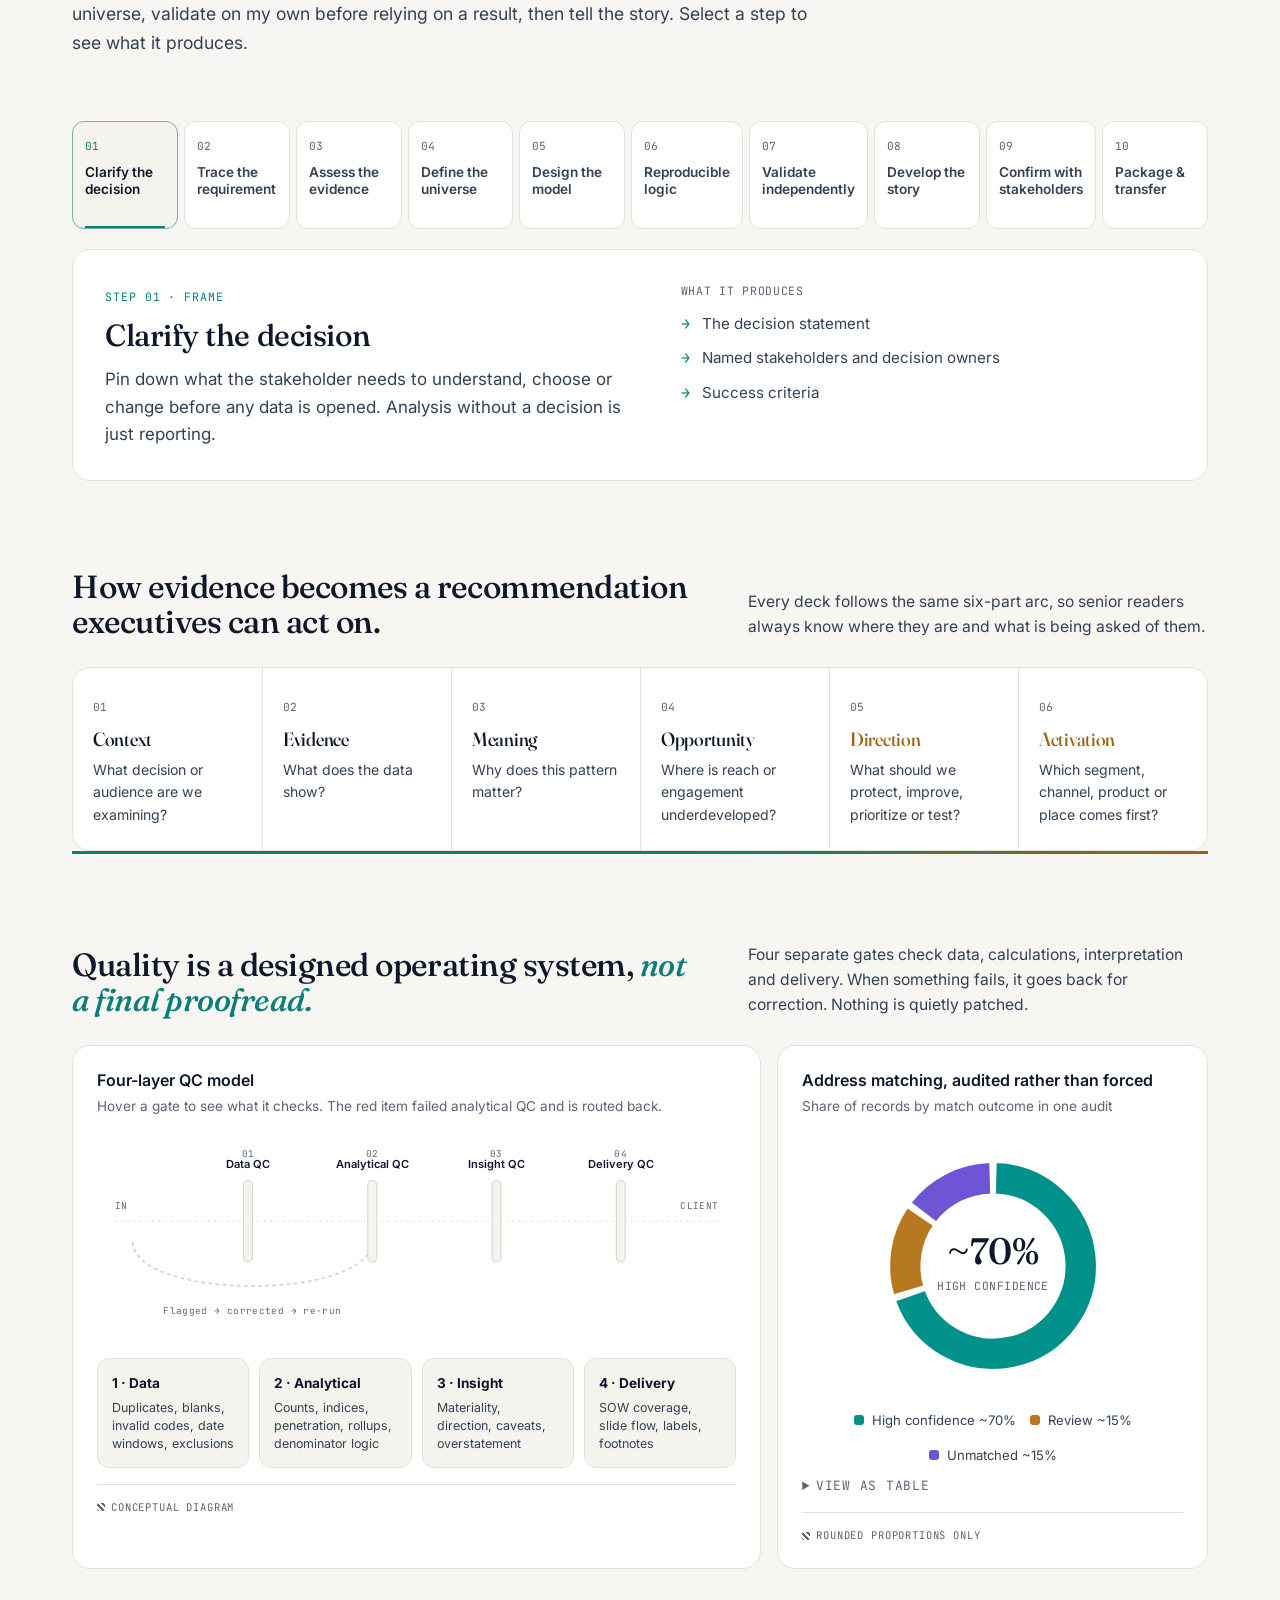
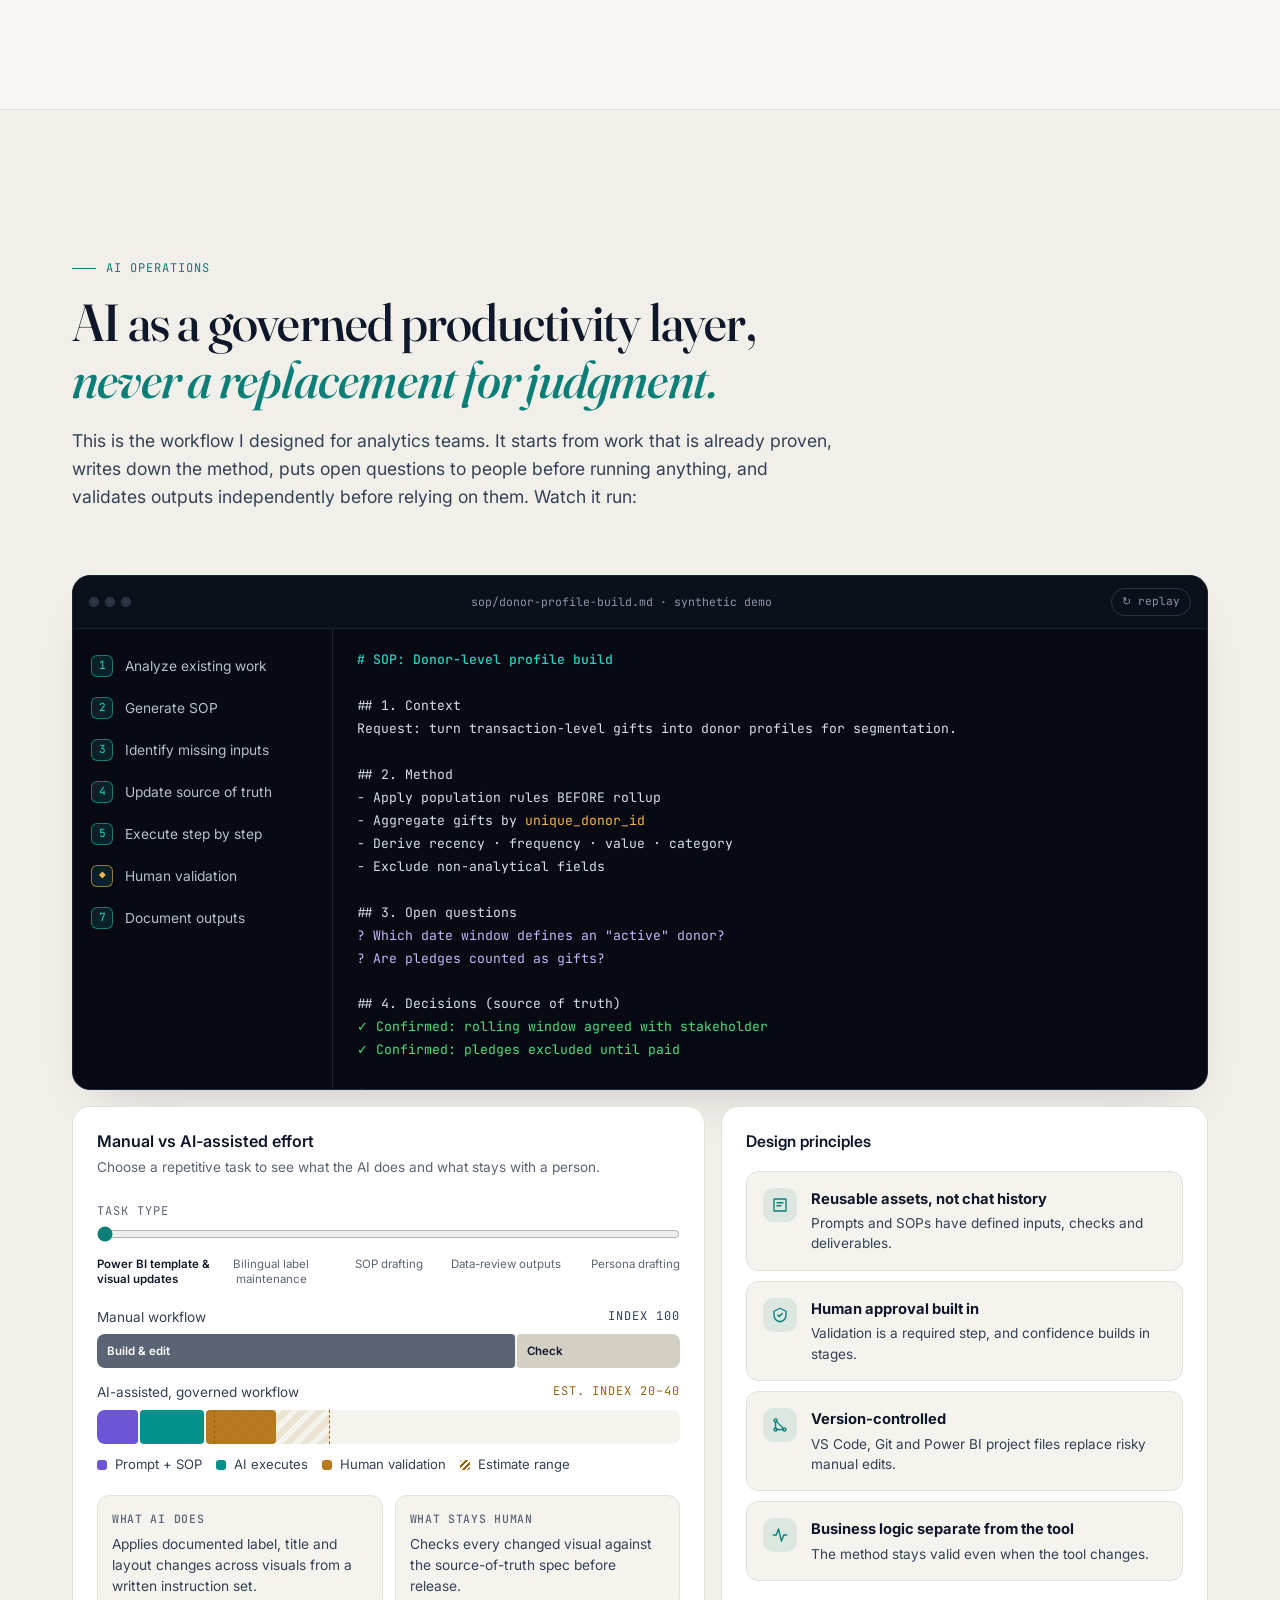
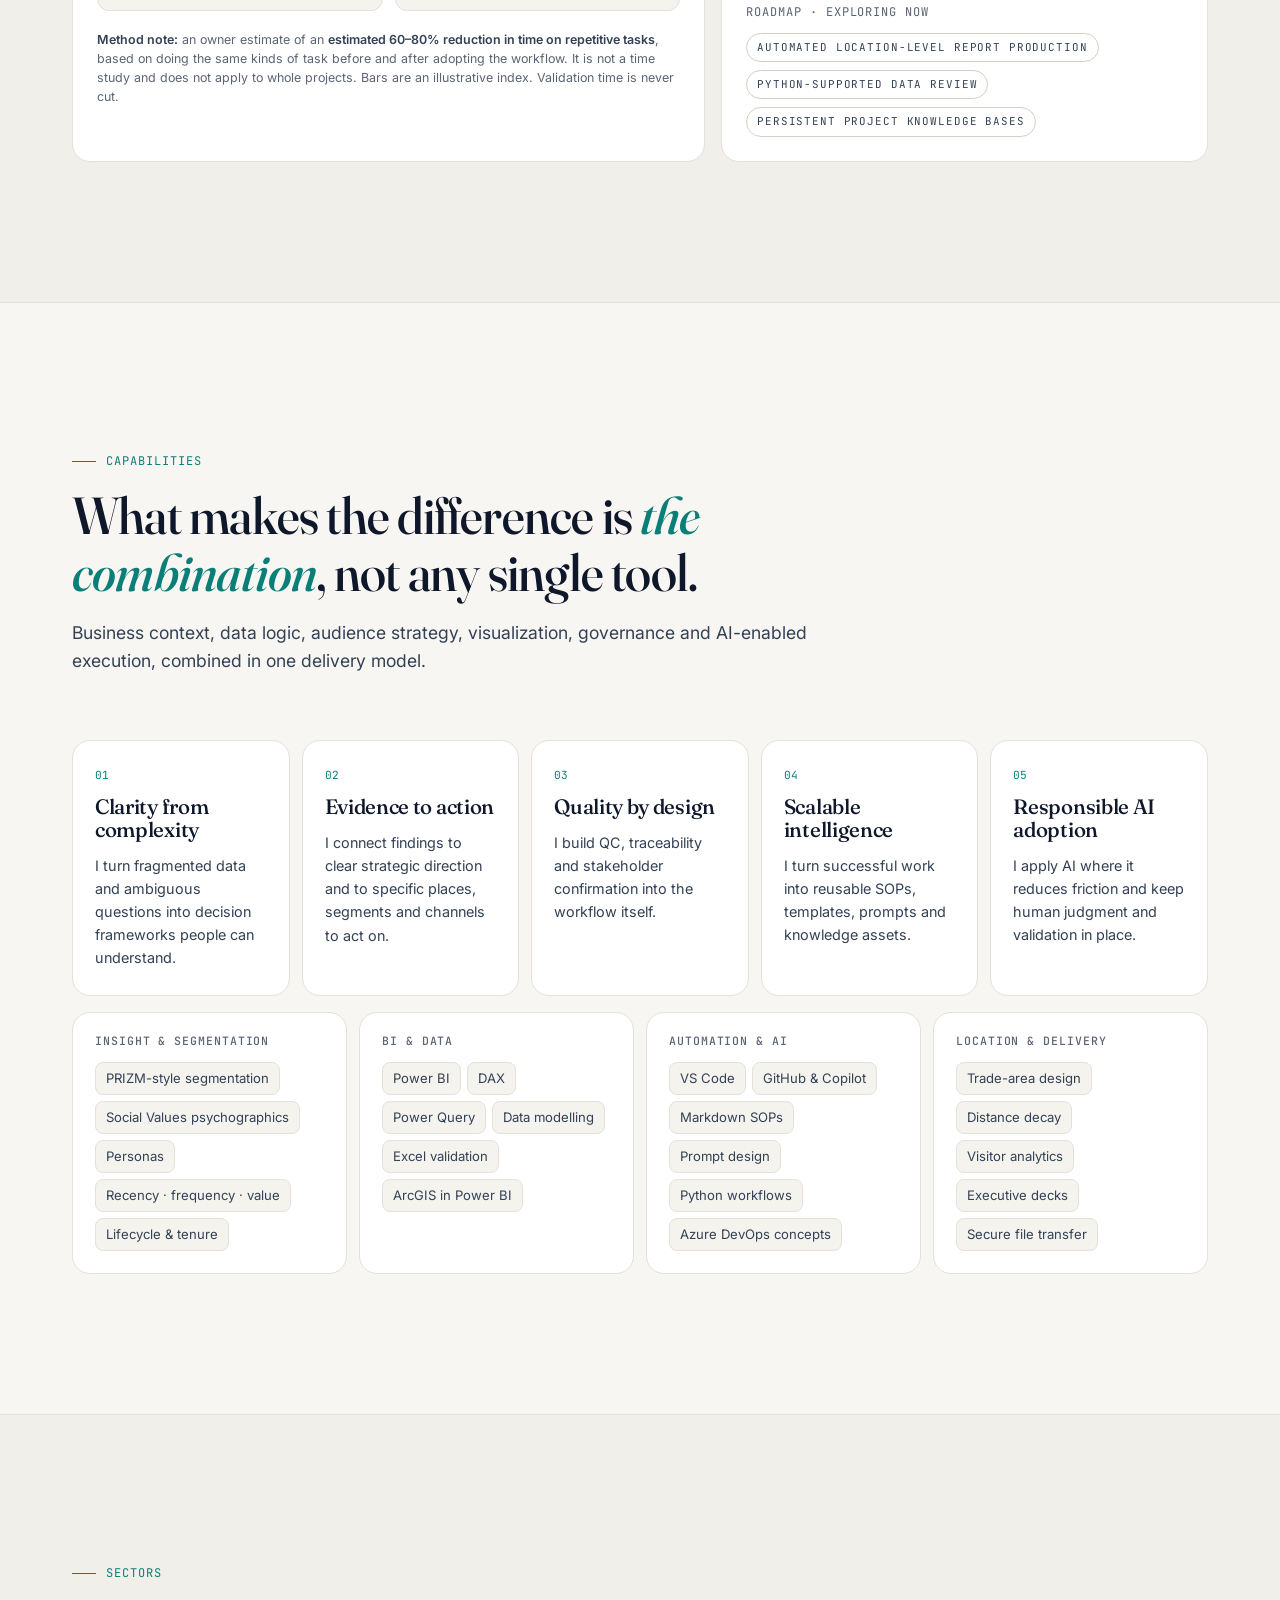
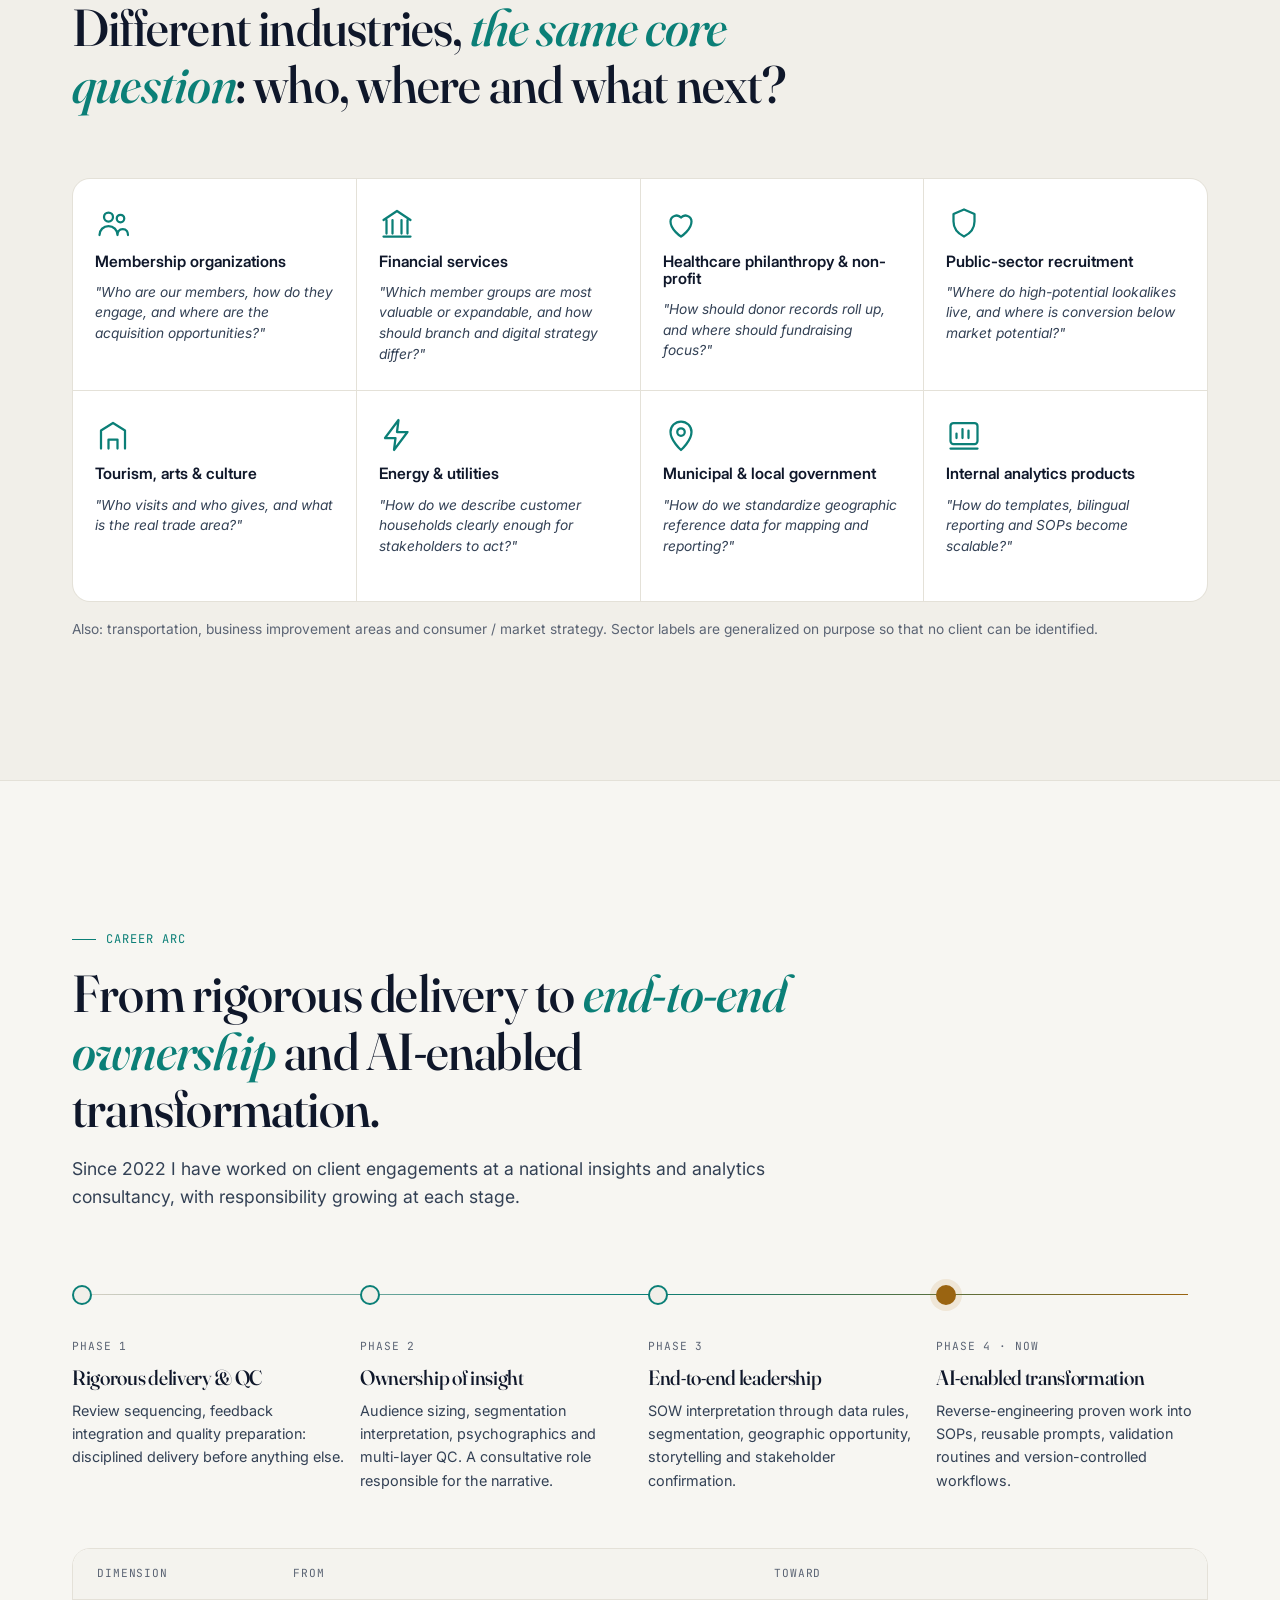
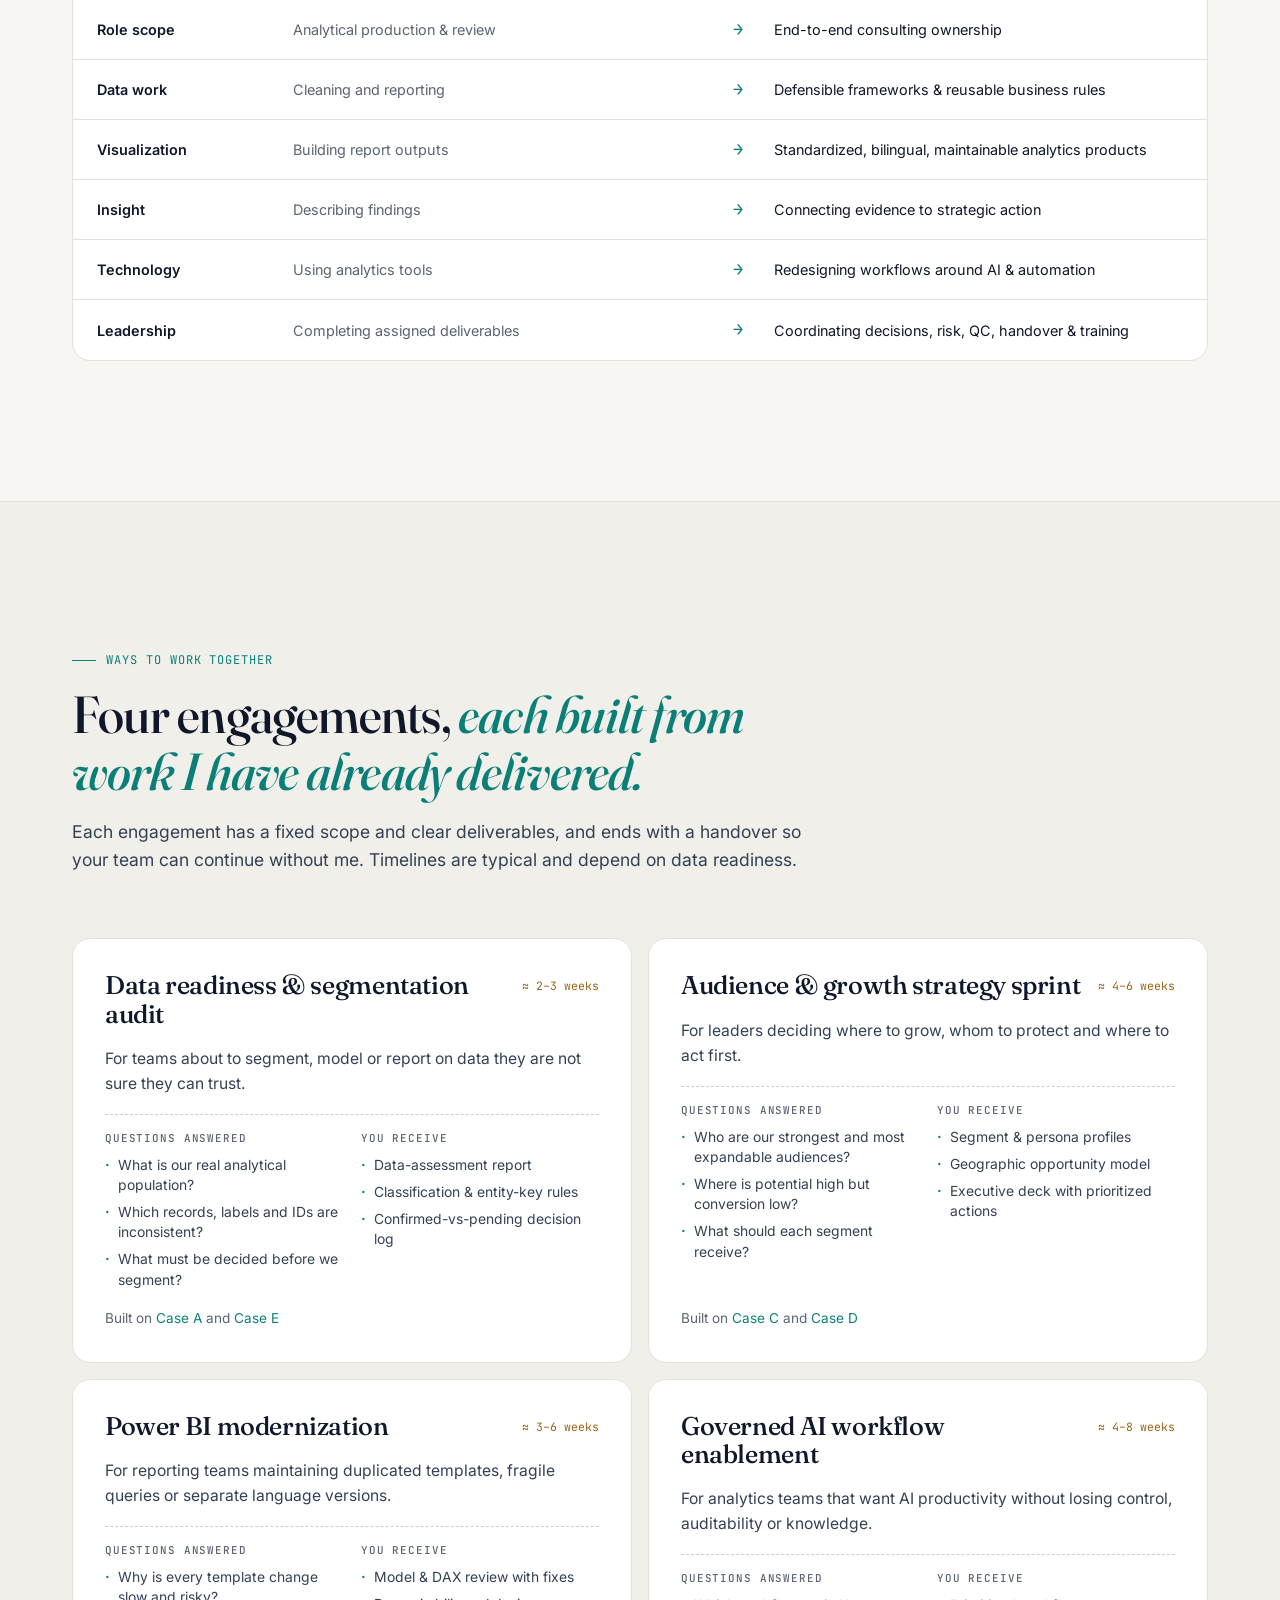
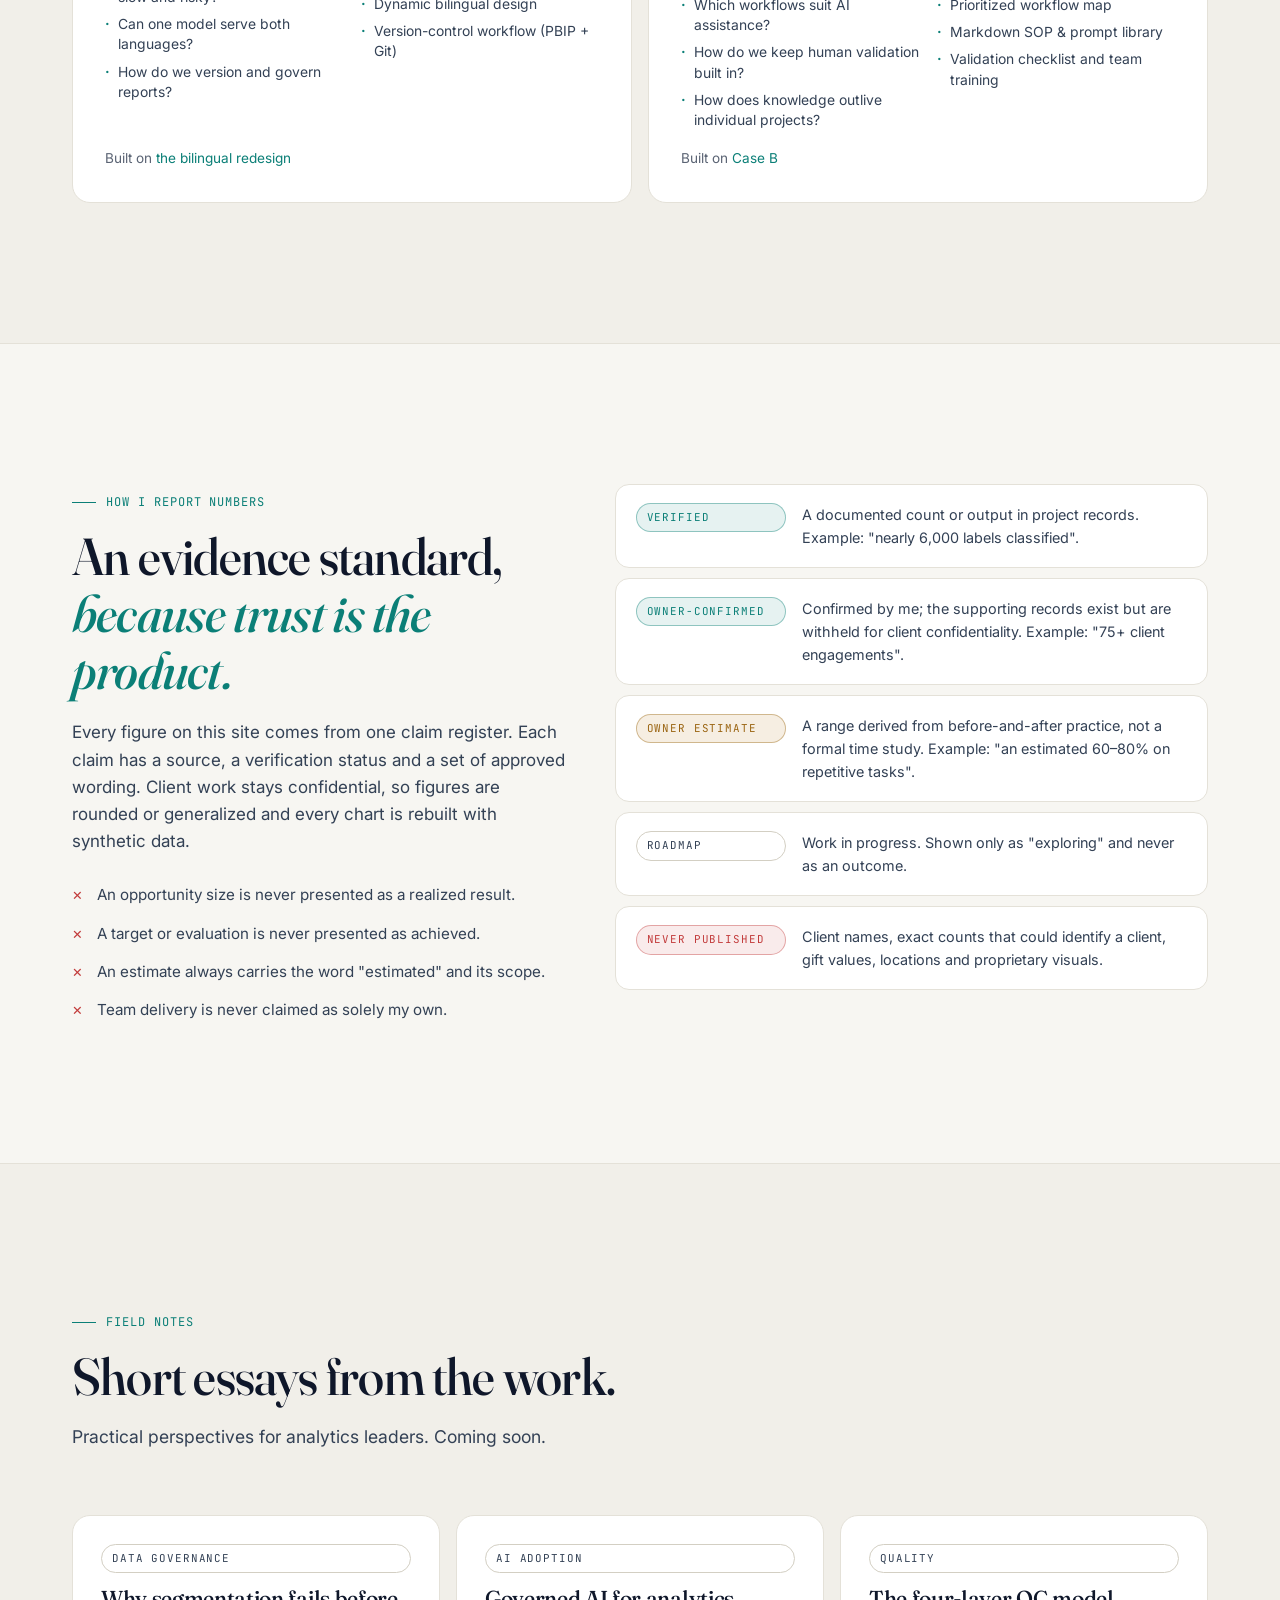
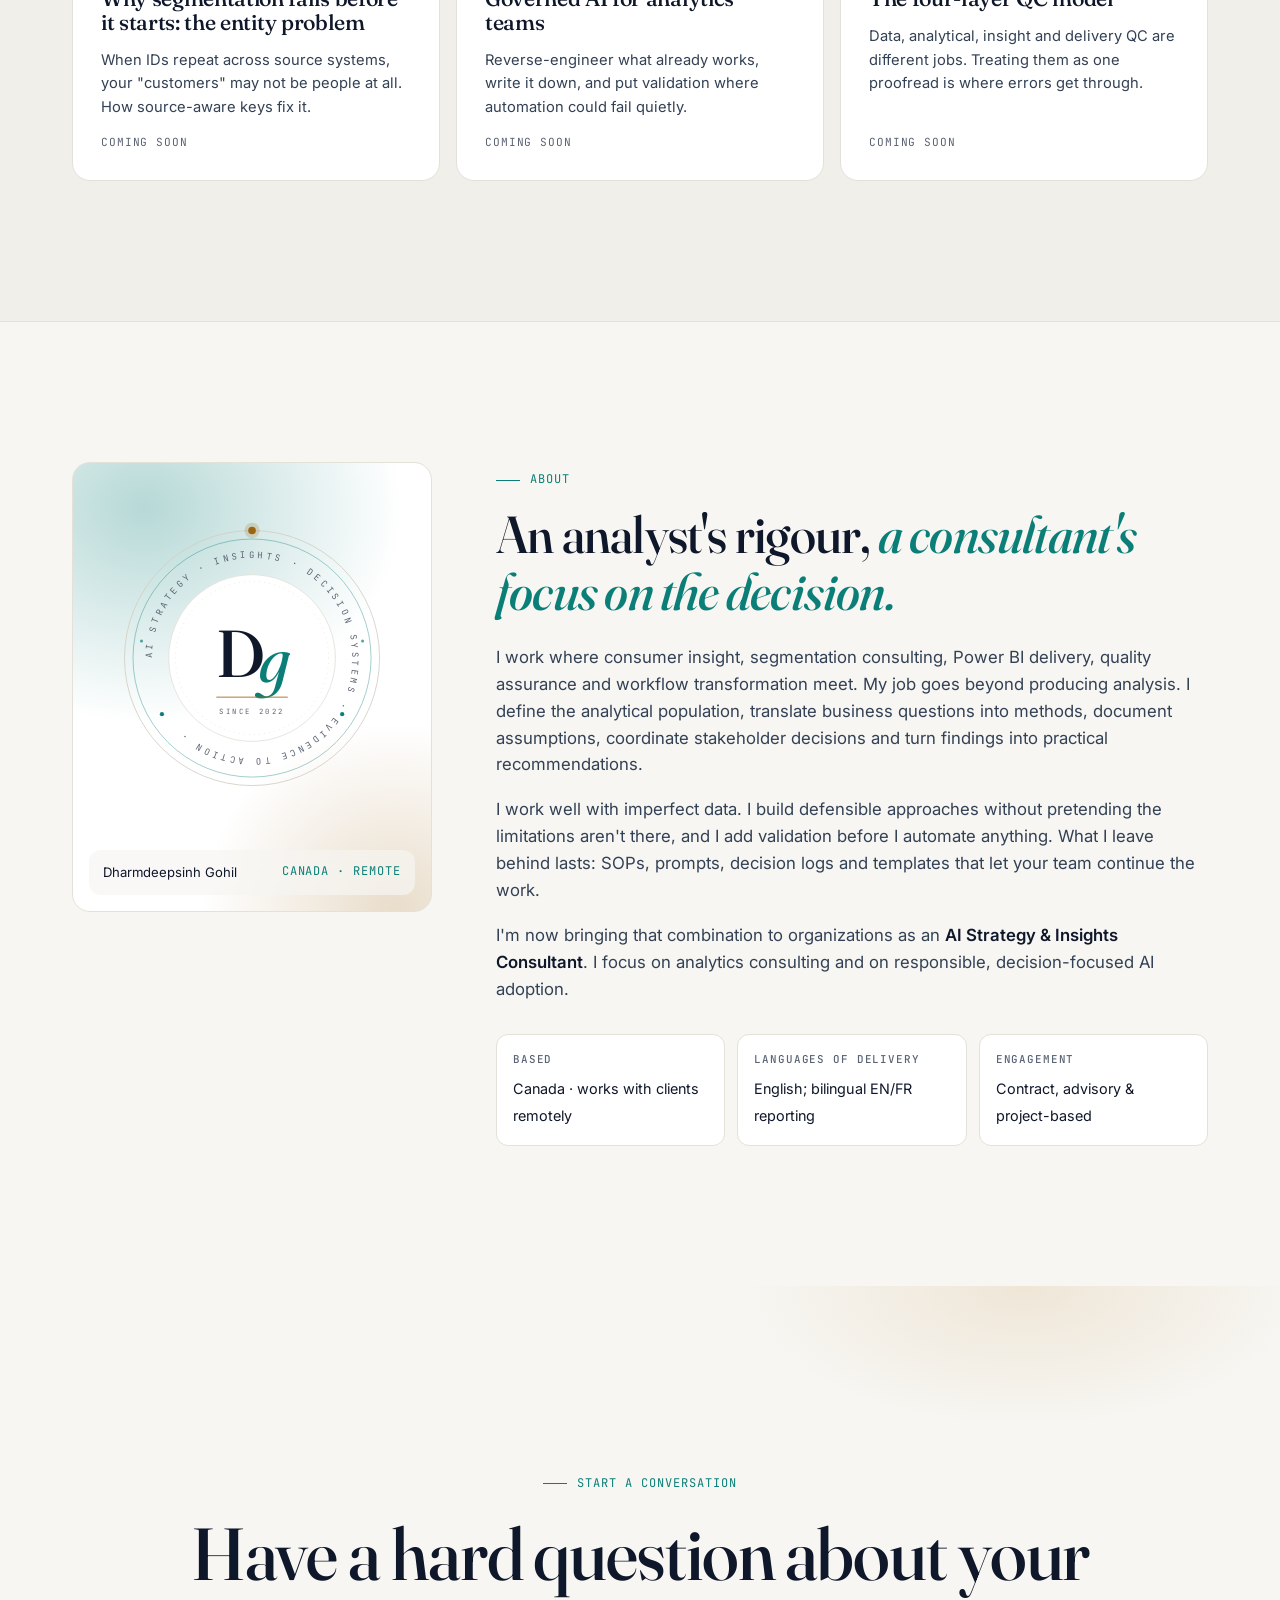
==== commit a896c95f: "Serve site at doctorrd.github.io/portfolio until a domain is bought The custom domain in CNAME is no" ====
--- a/index.html
+++ b/index.html
@@ -7,12 +7,12 @@
 <meta name="description" content="AI Strategy & Insights Consultant. I turn fragmented customer, member, donor and applicant data into audience strategies, defensible decision frameworks and governed AI-assisted analytics workflows. 75+ client engagements.">
 <meta name="author" content="Dharmdeepsinh Gohil">
 <meta name="theme-color" content="#0A0E17">
-<link rel="canonical" href="https://www.dharmdeepsinh-gohil.com/">
+<link rel="canonical" href="https://doctorrd.github.io/portfolio/">
 <meta property="og:type" content="website">
 <meta property="og:title" content="Dharmdeepsinh Gohil | AI Strategy & Insights Consultant">
 <meta property="og:description" content="Turning complex data into scalable decision systems: segmentation, audience strategy, Power BI and governed AI workflows.">
-<meta property="og:image" content="https://www.dharmdeepsinh-gohil.com/assets/img/og.png">
-<meta property="og:url" content="https://www.dharmdeepsinh-gohil.com/">
+<meta property="og:image" content="https://doctorrd.github.io/portfolio/assets/img/og.png">
+<meta property="og:url" content="https://doctorrd.github.io/portfolio/">
 <meta name="twitter:card" content="summary_large_image">
 <link rel="icon" href="assets/img/favicon.svg" type="image/svg+xml">
 <script>
@@ -30,7 +30,7 @@
       "@type": "Person",
       "name": "Dharmdeepsinh Gohil",
       "jobTitle": "AI Strategy & Insights Consultant",
-      "url": "https://www.dharmdeepsinh-gohil.com/",
+      "url": "https://doctorrd.github.io/portfolio/",
       "email": "mailto:connect.dharmdeepsinh.gohil@gmail.com",
       "sameAs": ["https://www.linkedin.com/in/dharmdeepsinh"],
       "knowsAbout": ["Customer segmentation", "Audience strategy", "Power BI", "DAX", "Data governance", "AI-assisted analytics workflows", "Geographic opportunity analysis", "Executive storytelling"]
@@ -38,7 +38,7 @@
     {
       "@type": "ProfessionalService",
       "name": "Dharmdeepsinh Gohil: Insights & AI Strategy Consulting",
-      "url": "https://www.dharmdeepsinh-gohil.com/",
+      "url": "https://doctorrd.github.io/portfolio/",
       "areaServed": "Worldwide (remote)",
       "serviceType": ["Data readiness & segmentation audit", "Audience & growth strategy", "Power BI modernization", "Governed AI workflow enablement"]
     }
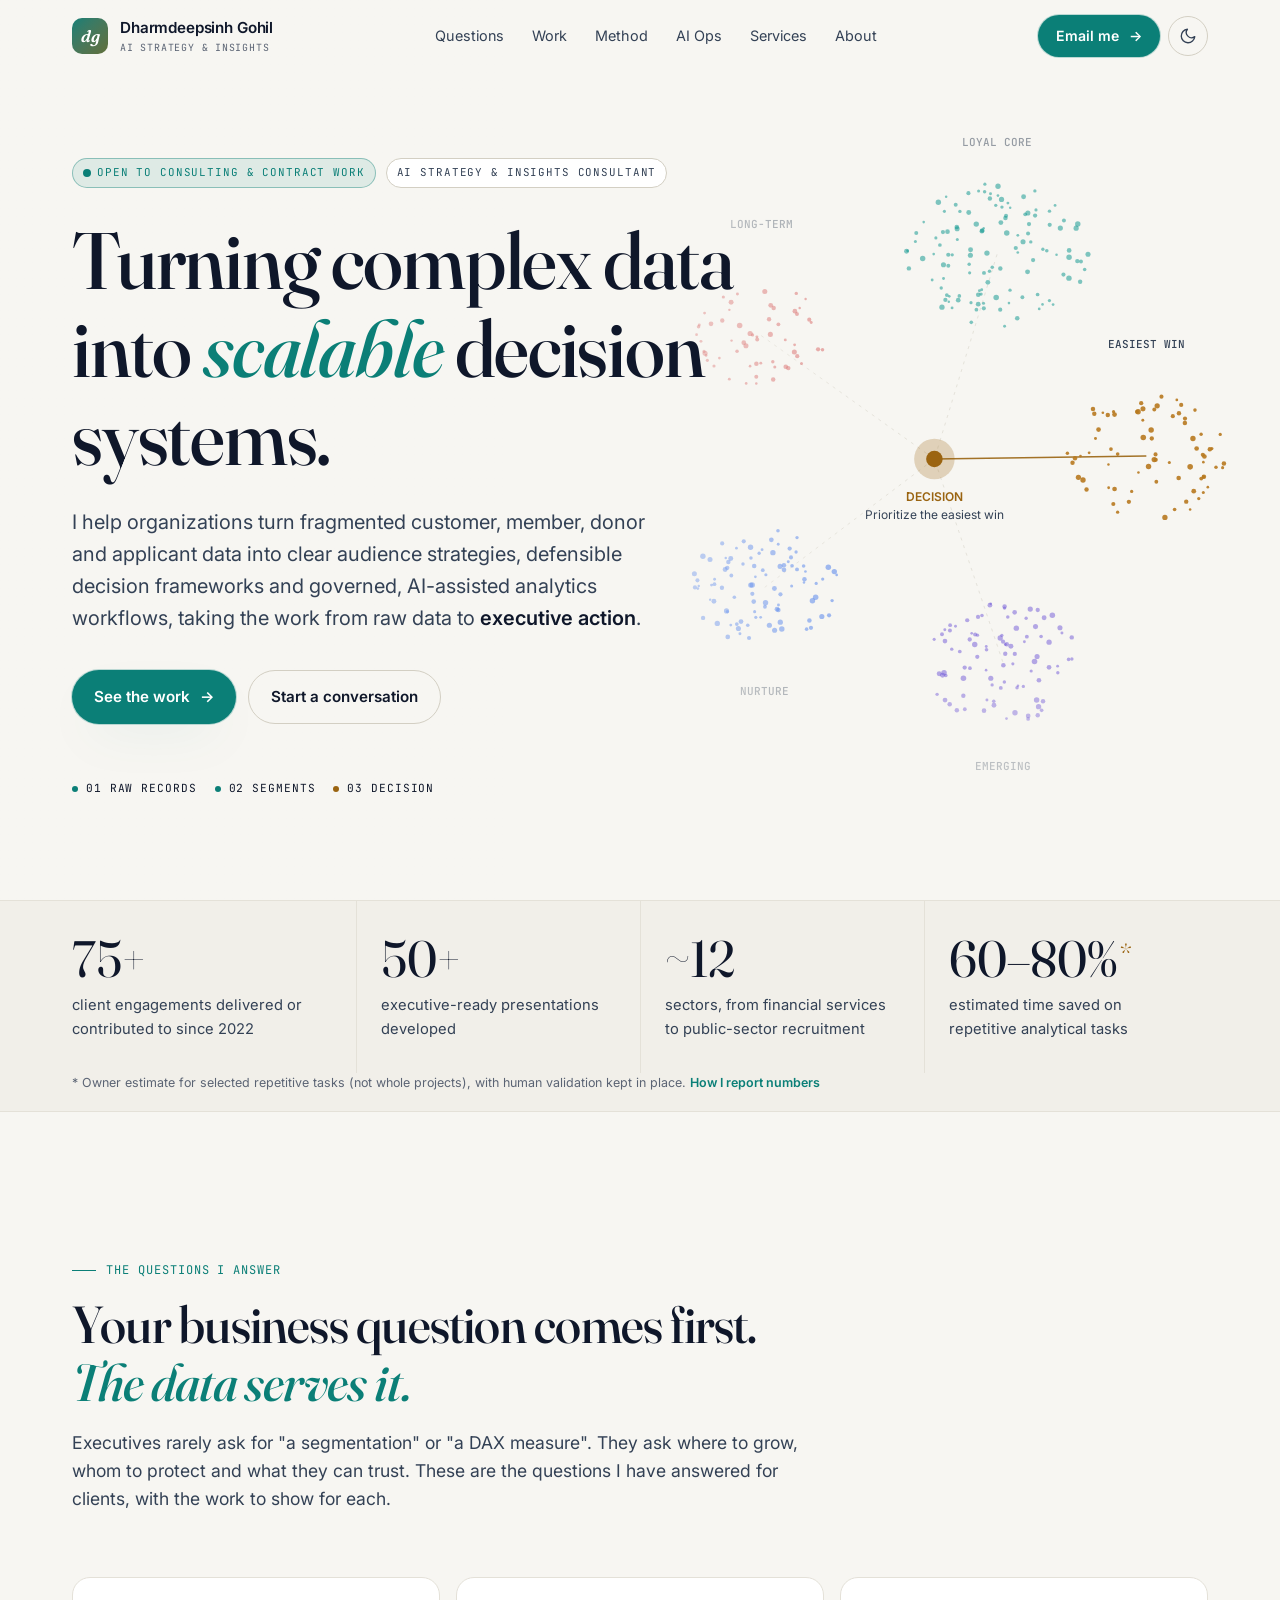
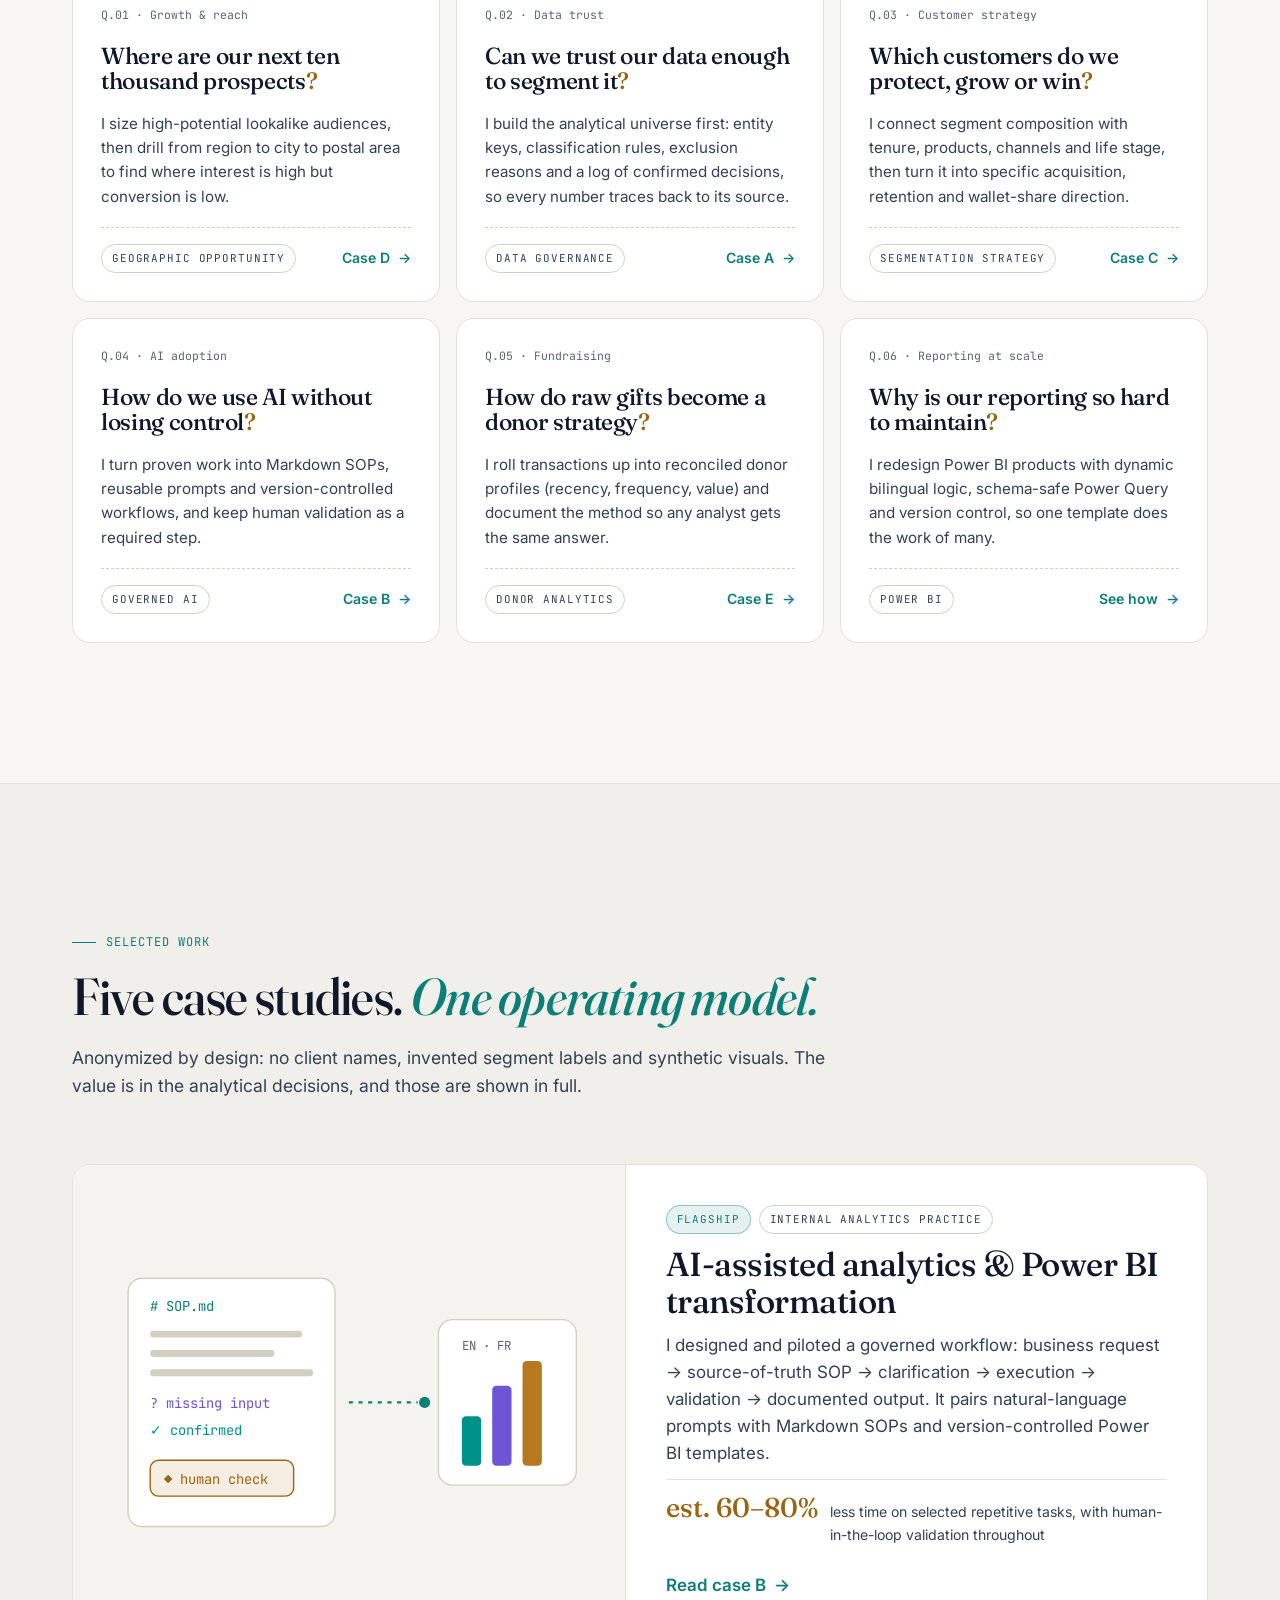
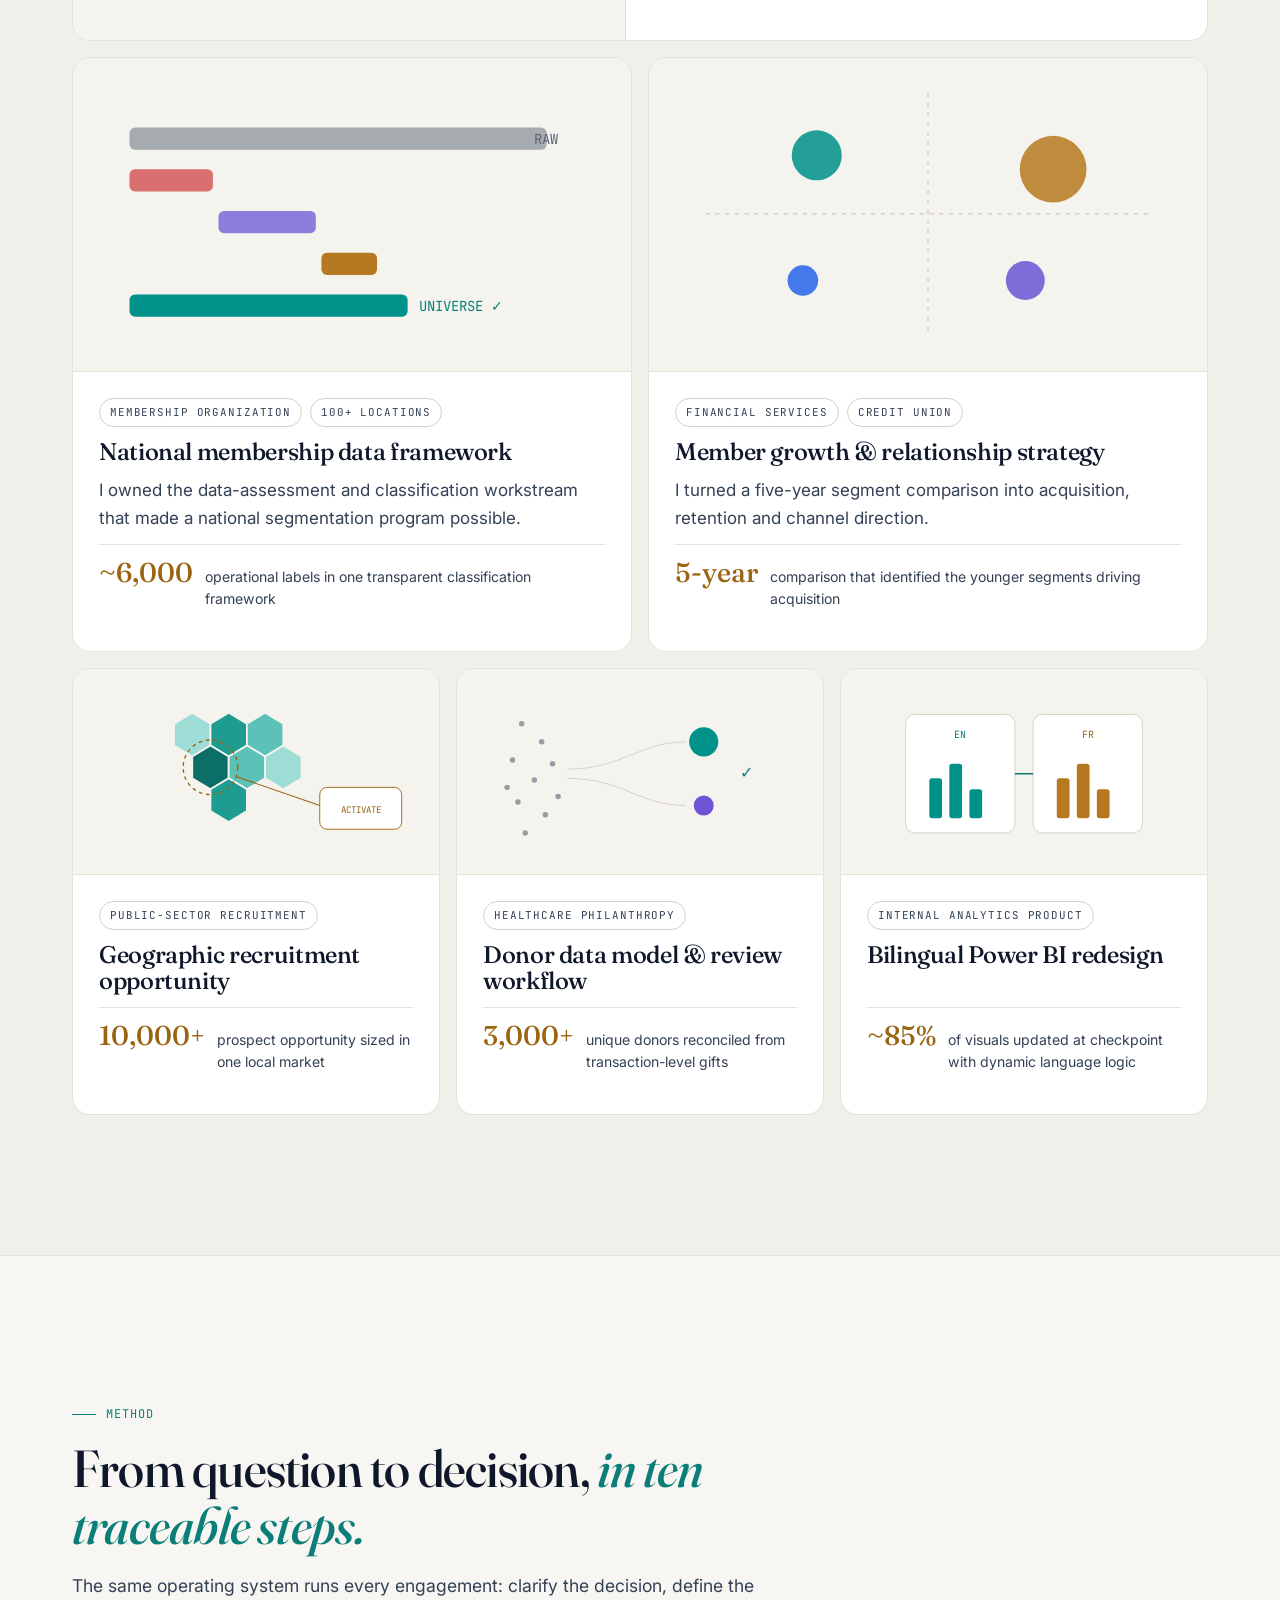
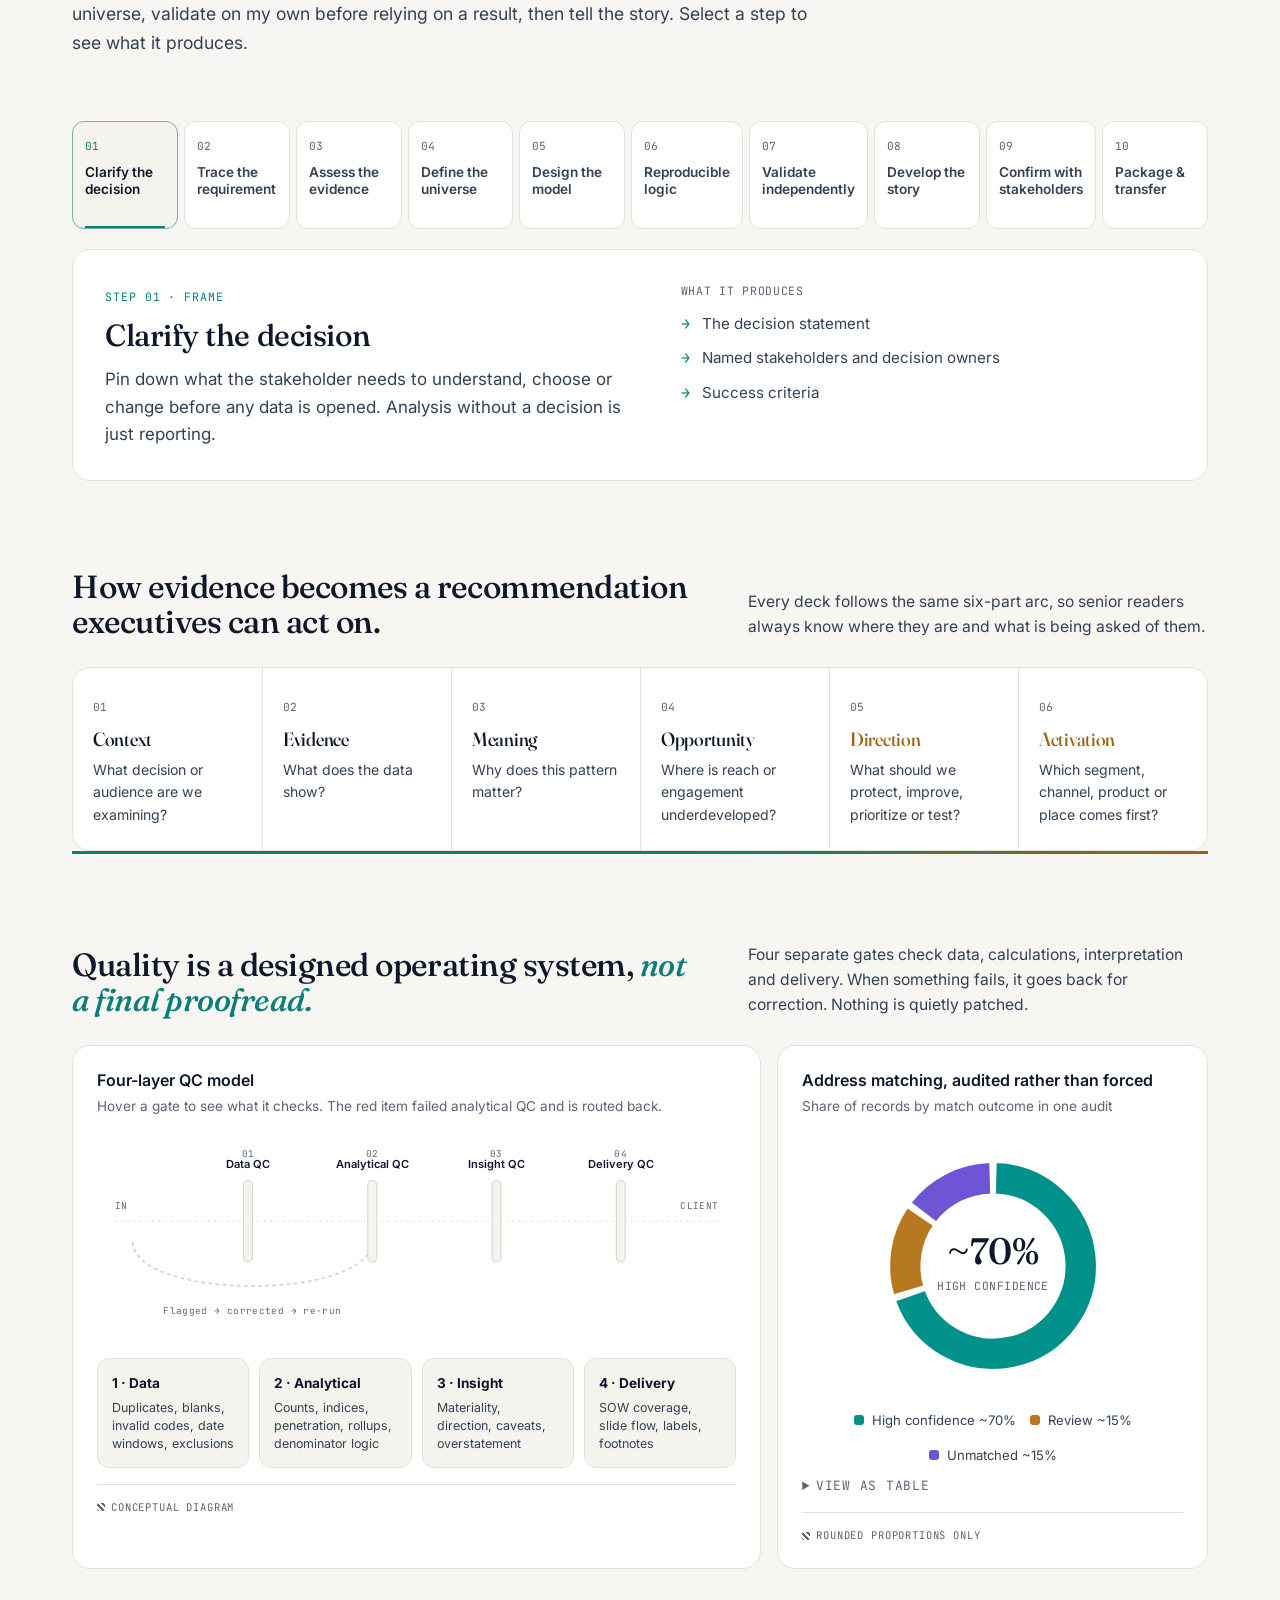
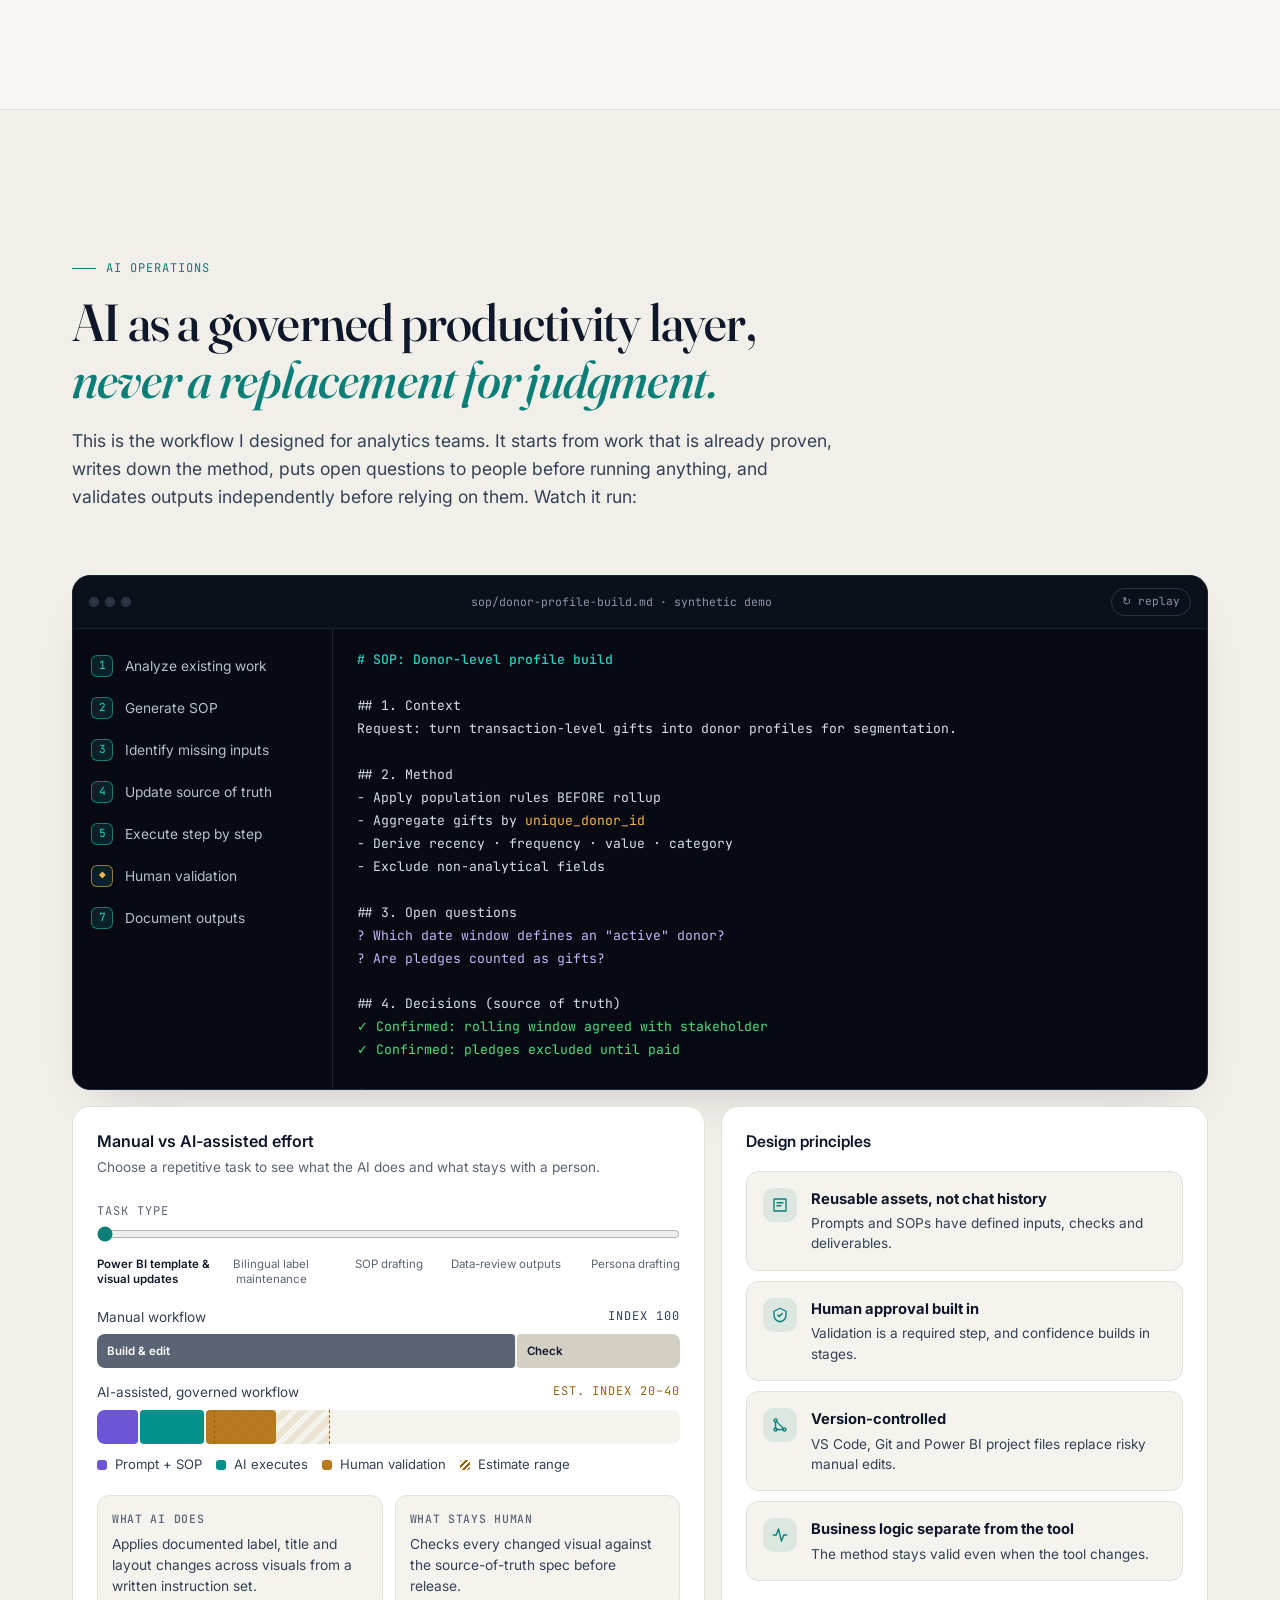
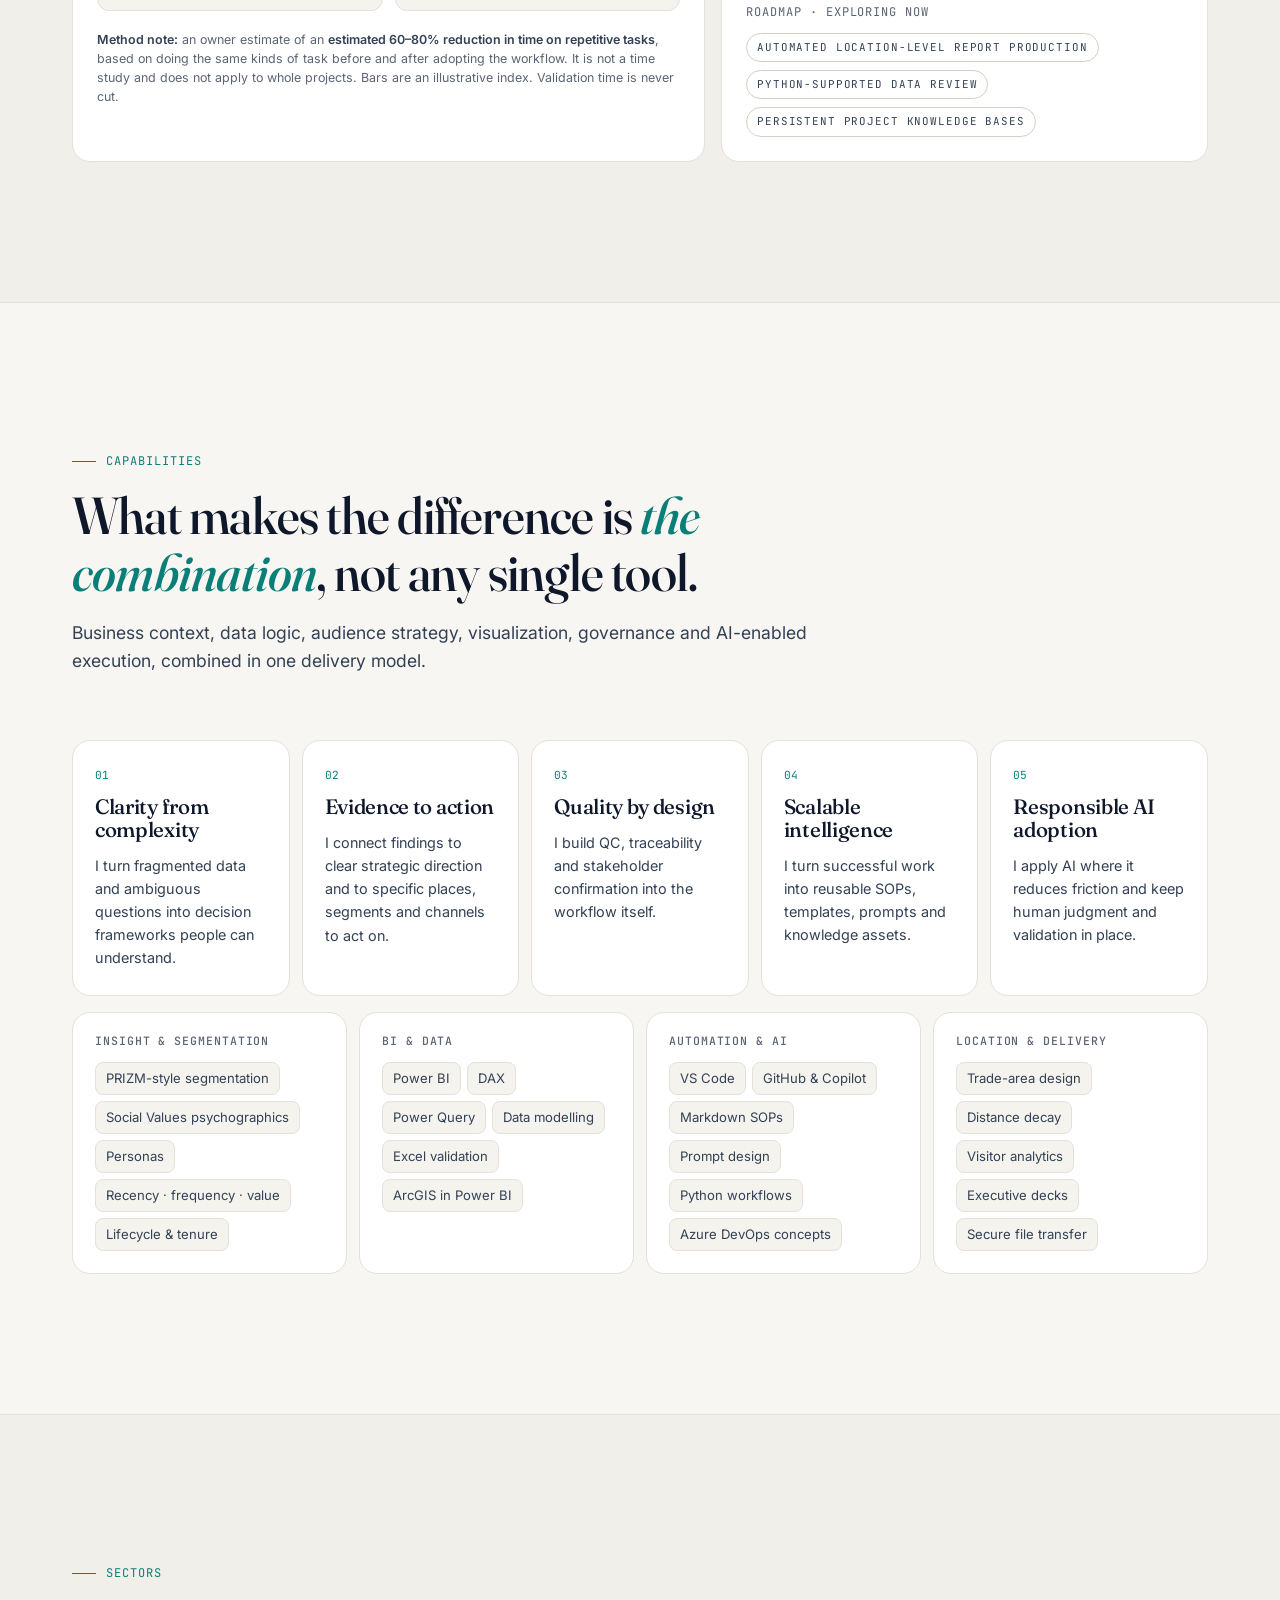
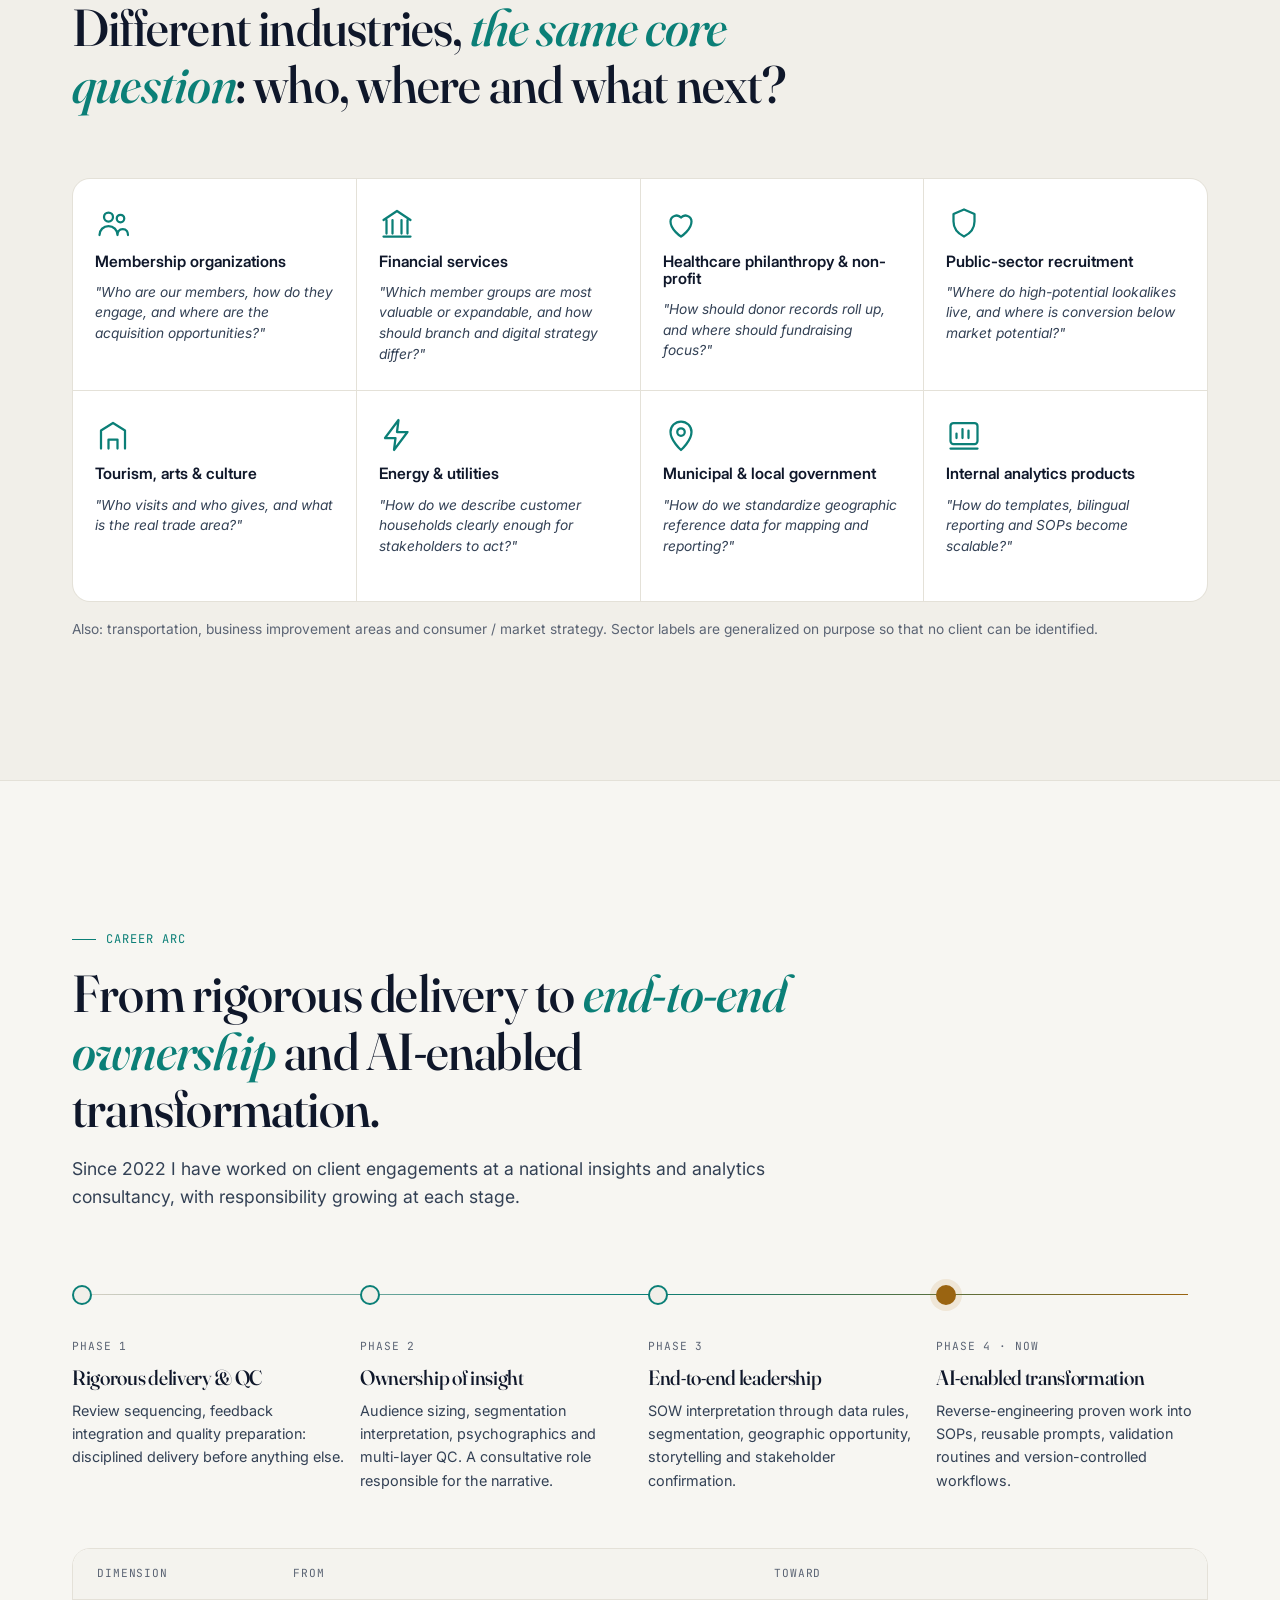
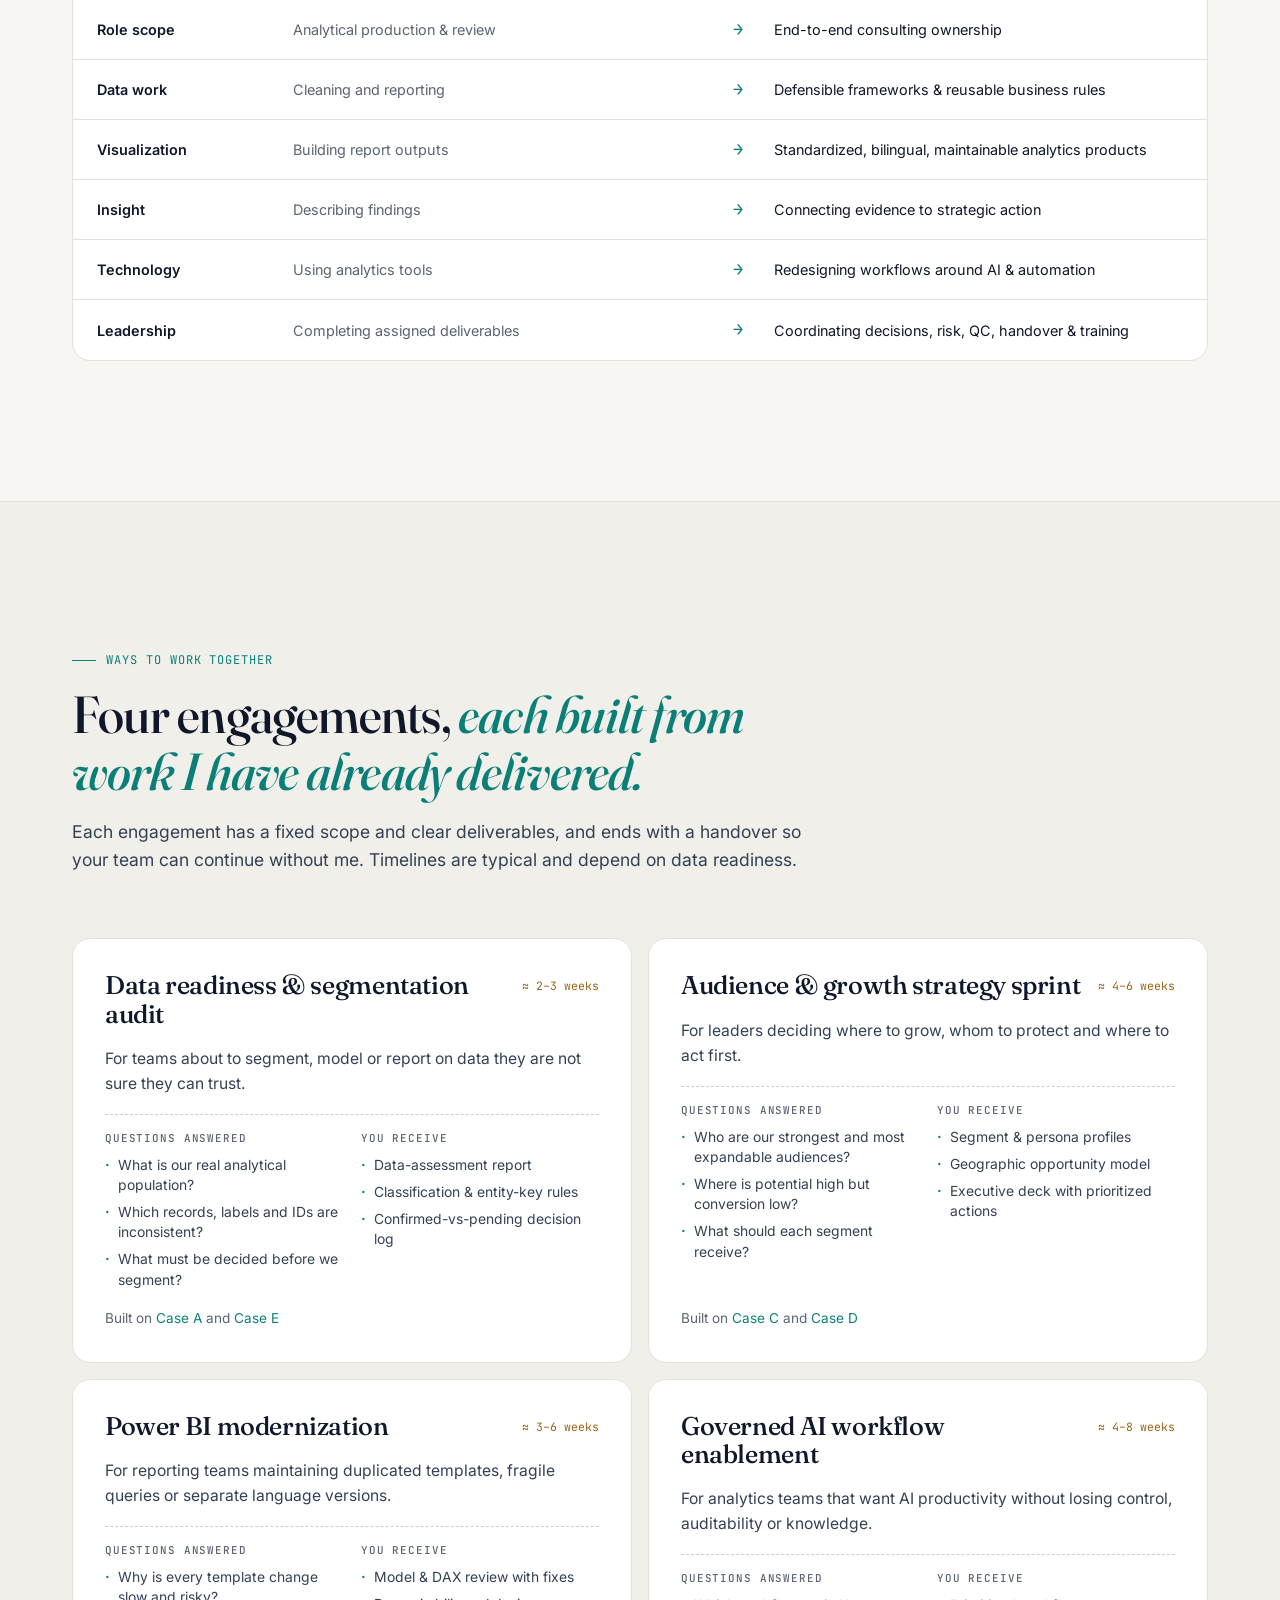
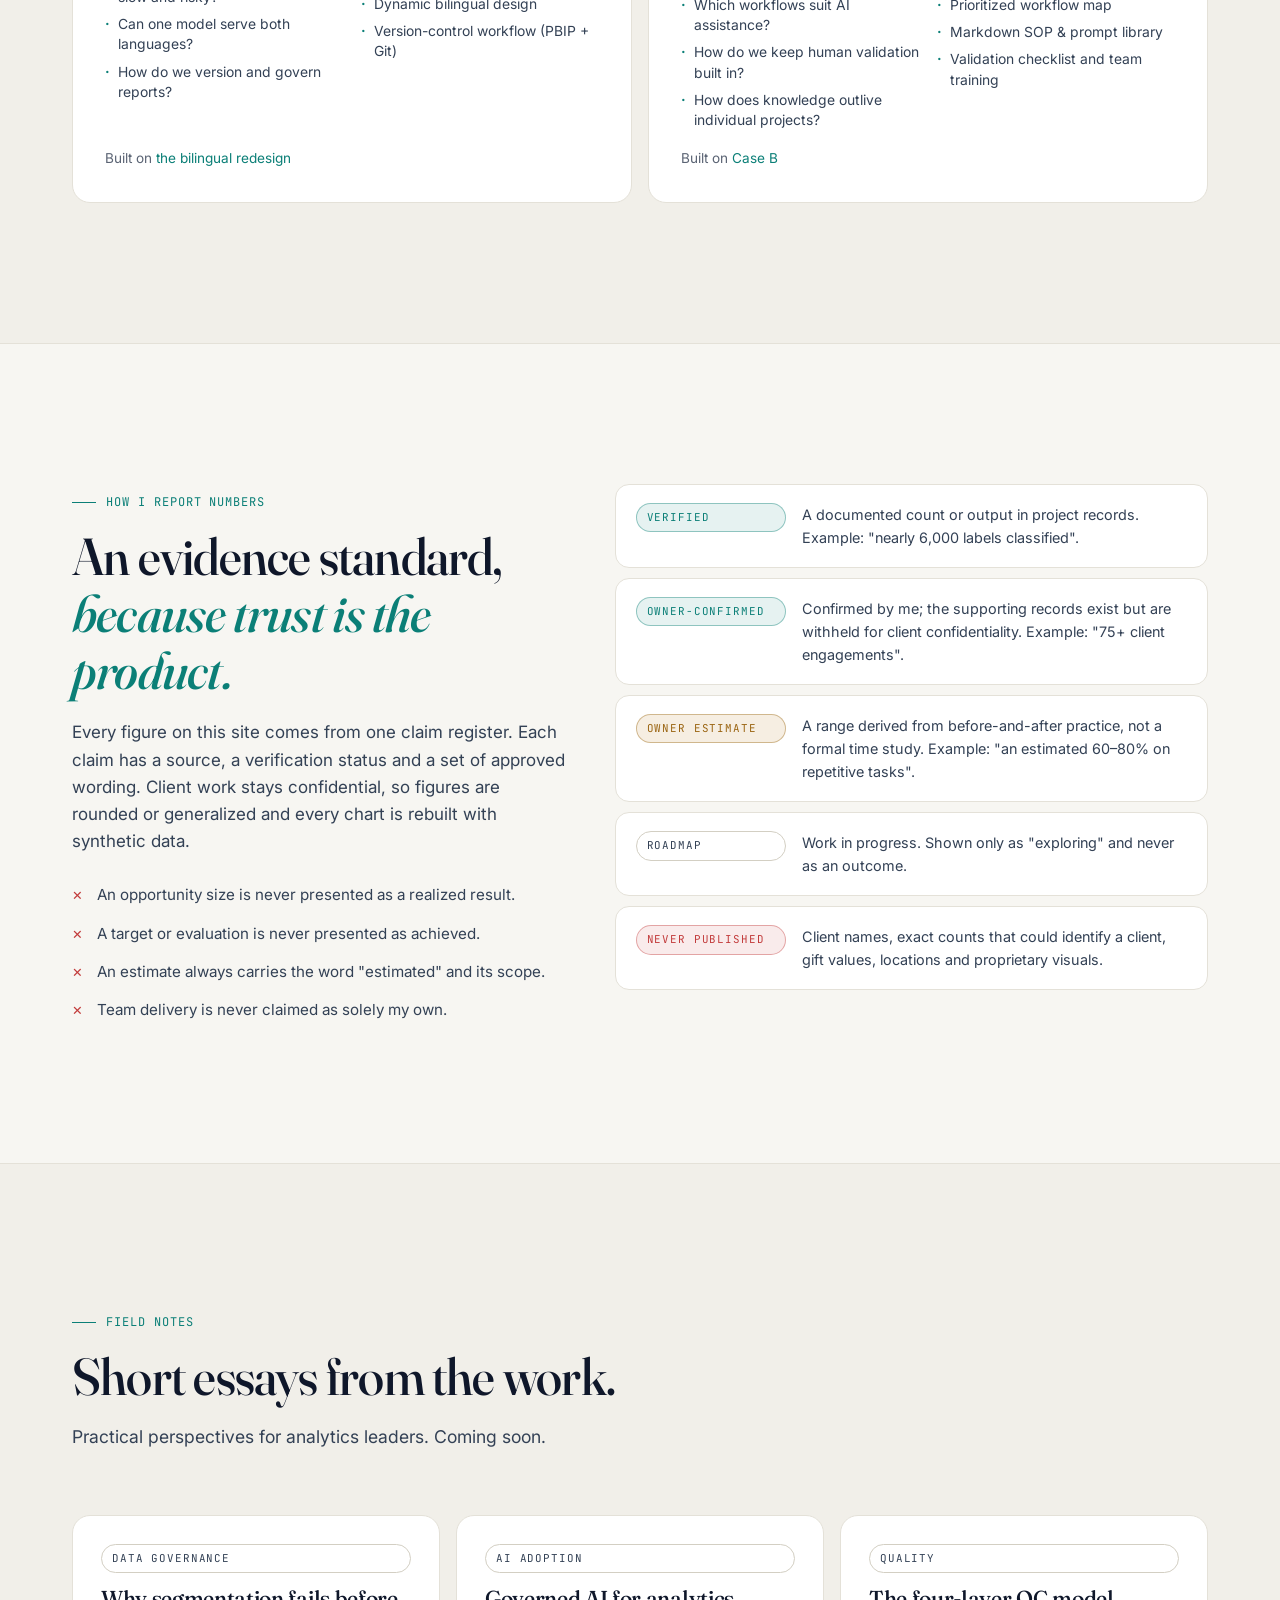
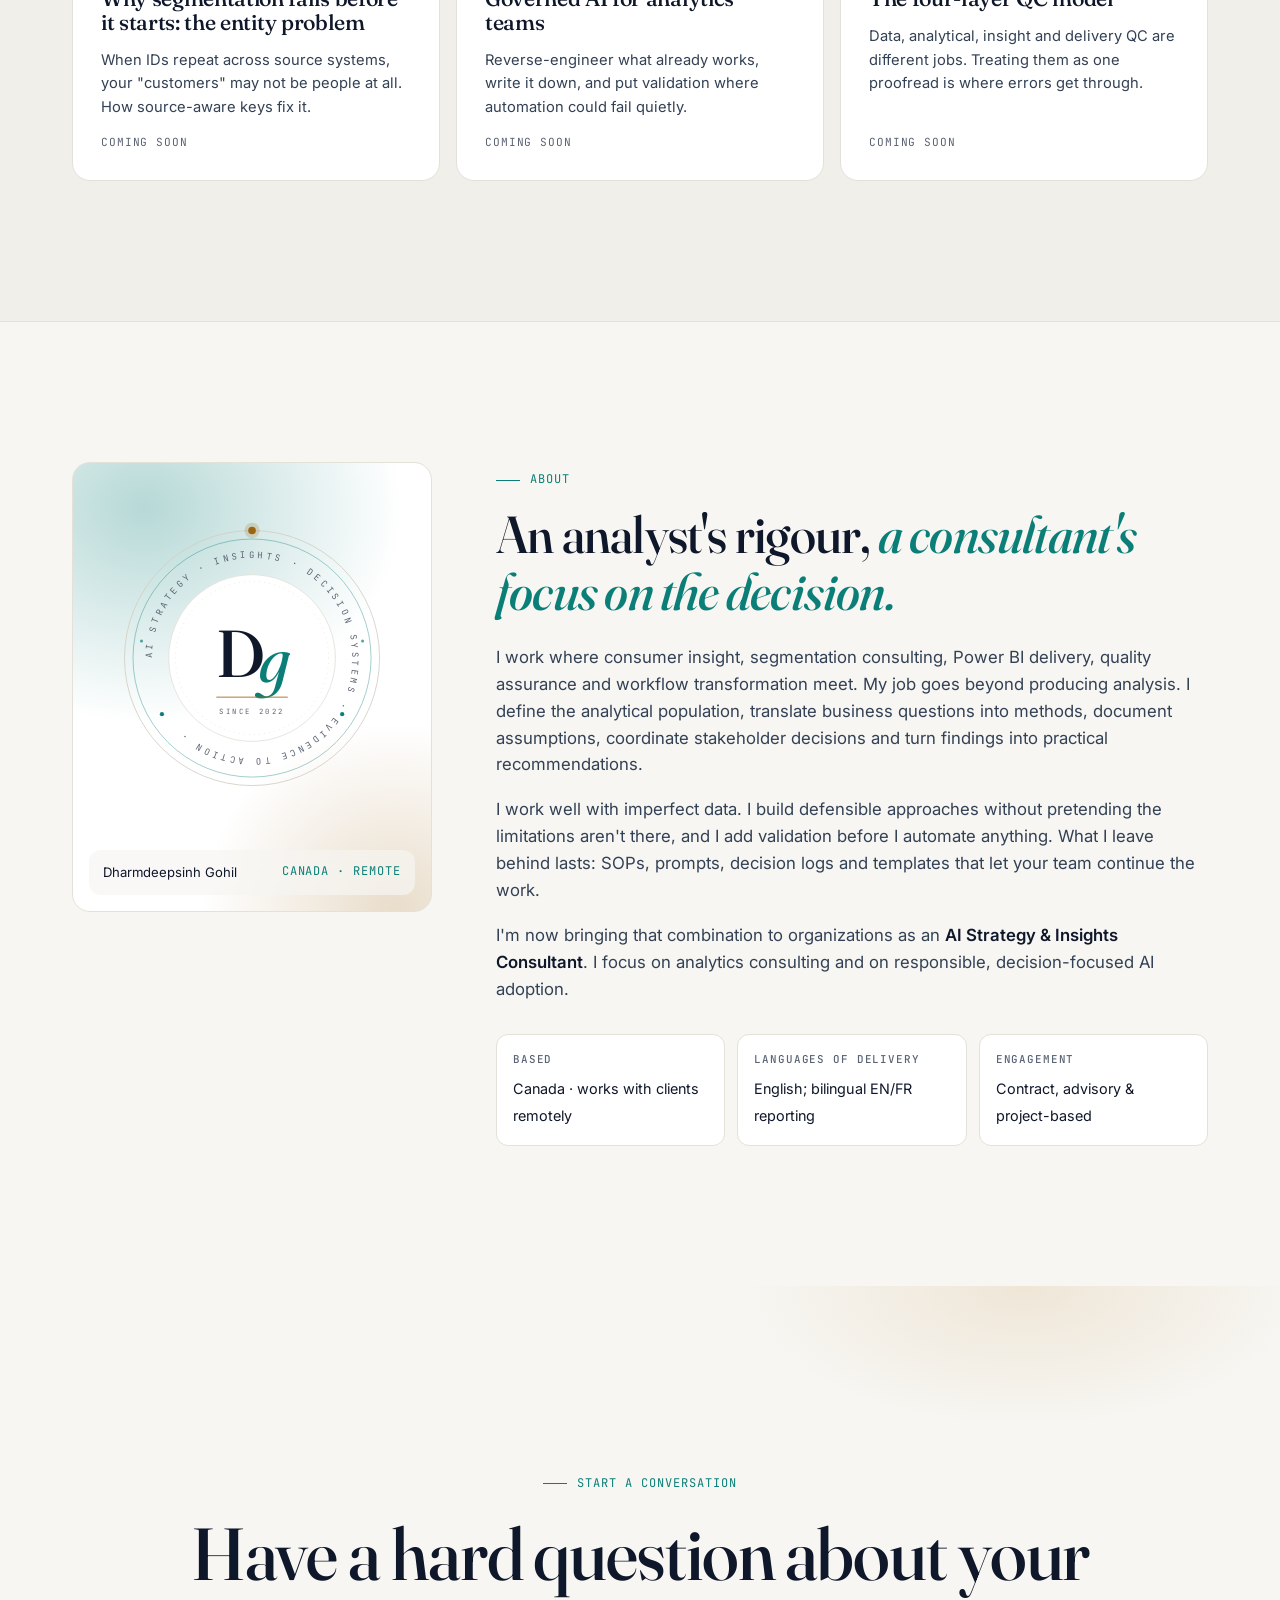
==== commit 539c95cd: "Revert "Serve site at doctorrd.github.io/portfolio until a domain is bought" The domain dharmdeepsin" ====
--- a/index.html
+++ b/index.html
@@ -7,12 +7,12 @@
 <meta name="description" content="AI Strategy & Insights Consultant. I turn fragmented customer, member, donor and applicant data into audience strategies, defensible decision frameworks and governed AI-assisted analytics workflows. 75+ client engagements.">
 <meta name="author" content="Dharmdeepsinh Gohil">
 <meta name="theme-color" content="#0A0E17">
-<link rel="canonical" href="https://doctorrd.github.io/portfolio/">
+<link rel="canonical" href="https://www.dharmdeepsinh-gohil.com/">
 <meta property="og:type" content="website">
 <meta property="og:title" content="Dharmdeepsinh Gohil | AI Strategy & Insights Consultant">
 <meta property="og:description" content="Turning complex data into scalable decision systems: segmentation, audience strategy, Power BI and governed AI workflows.">
-<meta property="og:image" content="https://doctorrd.github.io/portfolio/assets/img/og.png">
-<meta property="og:url" content="https://doctorrd.github.io/portfolio/">
+<meta property="og:image" content="https://www.dharmdeepsinh-gohil.com/assets/img/og.png">
+<meta property="og:url" content="https://www.dharmdeepsinh-gohil.com/">
 <meta name="twitter:card" content="summary_large_image">
 <link rel="icon" href="assets/img/favicon.svg" type="image/svg+xml">
 <script>
@@ -30,7 +30,7 @@
       "@type": "Person",
       "name": "Dharmdeepsinh Gohil",
       "jobTitle": "AI Strategy & Insights Consultant",
-      "url": "https://doctorrd.github.io/portfolio/",
+      "url": "https://www.dharmdeepsinh-gohil.com/",
       "email": "mailto:connect.dharmdeepsinh.gohil@gmail.com",
       "sameAs": ["https://www.linkedin.com/in/dharmdeepsinh"],
       "knowsAbout": ["Customer segmentation", "Audience strategy", "Power BI", "DAX", "Data governance", "AI-assisted analytics workflows", "Geographic opportunity analysis", "Executive storytelling"]
@@ -38,7 +38,7 @@
     {
       "@type": "ProfessionalService",
       "name": "Dharmdeepsinh Gohil: Insights & AI Strategy Consulting",
-      "url": "https://doctorrd.github.io/portfolio/",
+      "url": "https://www.dharmdeepsinh-gohil.com/",
       "areaServed": "Worldwide (remote)",
       "serviceType": ["Data readiness & segmentation audit", "Audience & growth strategy", "Power BI modernization", "Governed AI workflow enablement"]
     }
